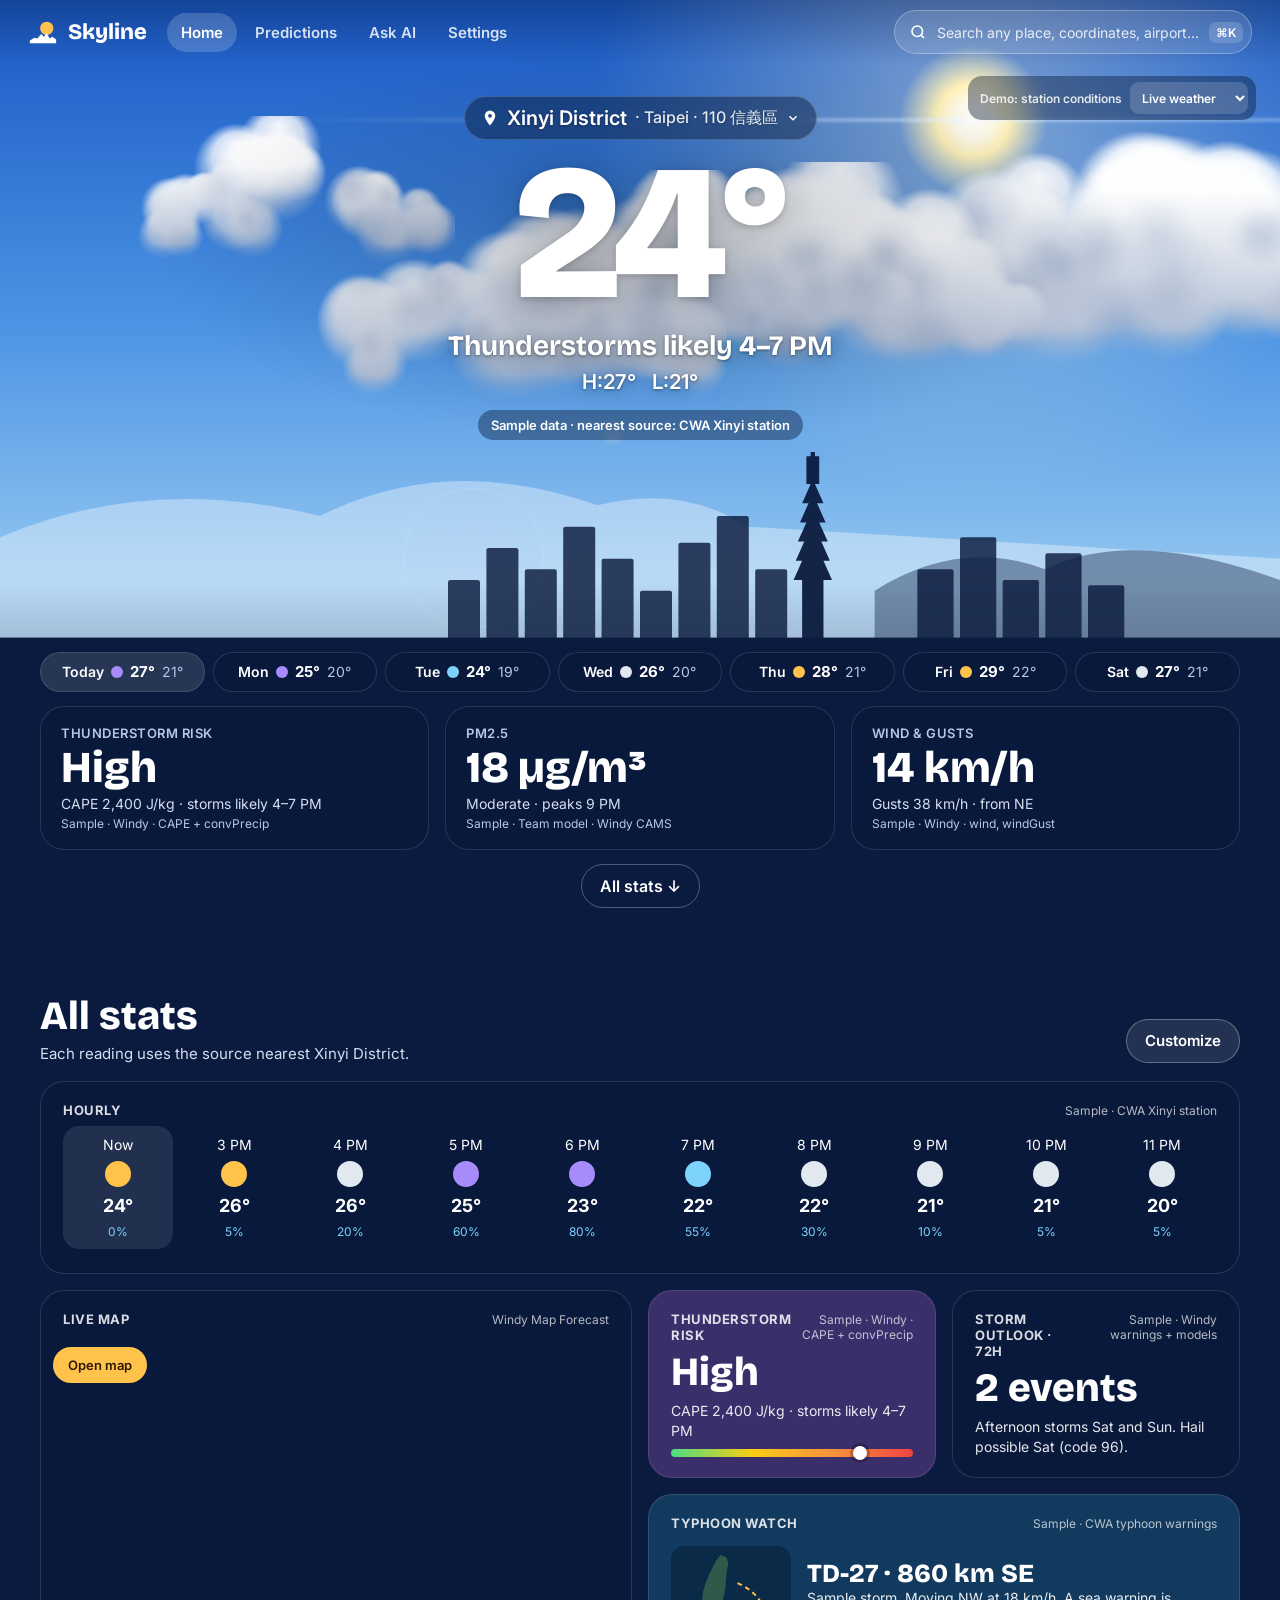
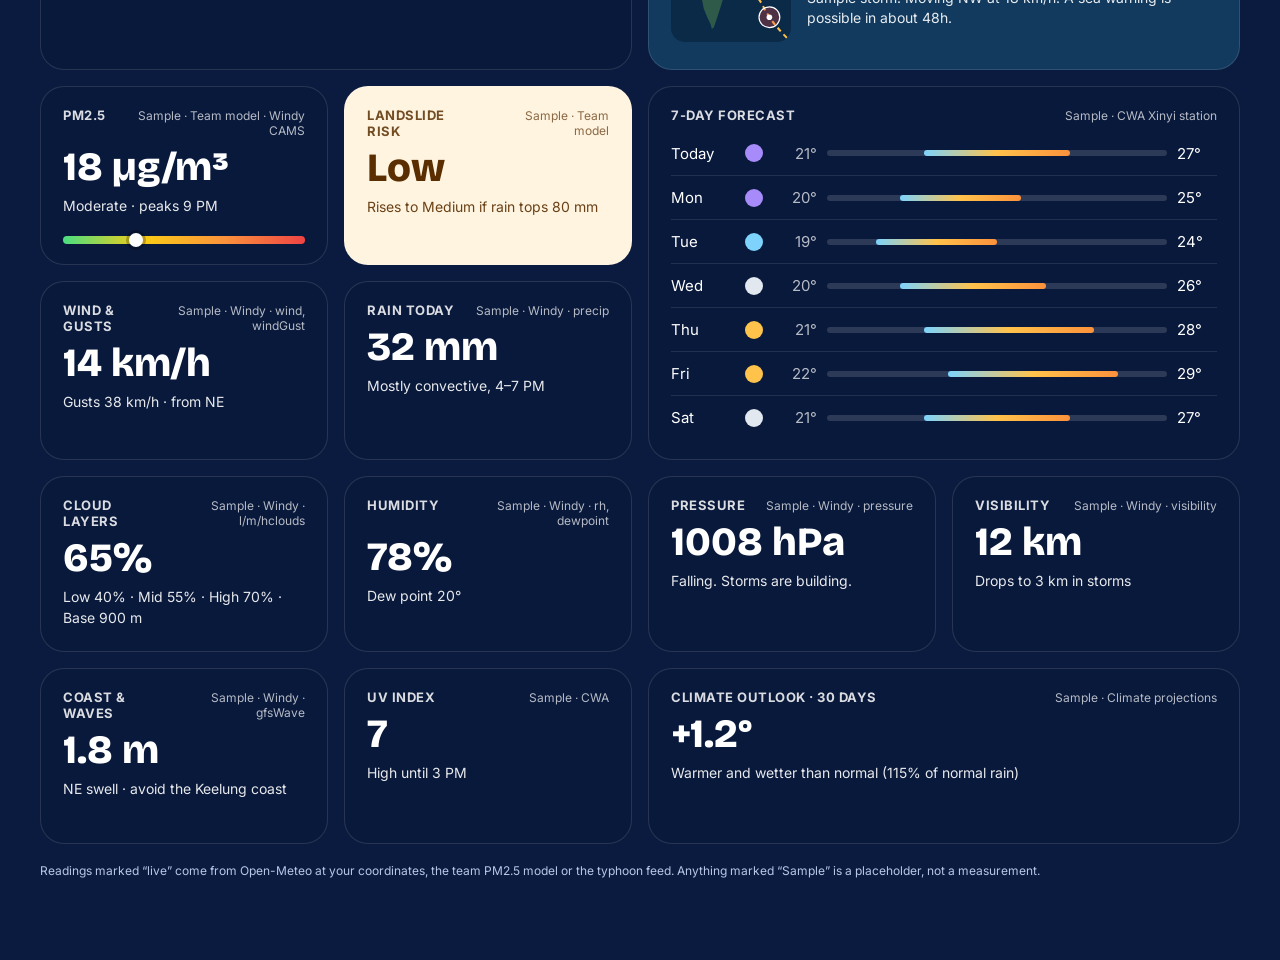
==== ui/mockup/index.html @ a36c2e84 "Auto-sync 2026-11-15 09:48:22 from MacBook-Air-4.local" ====
<!doctype html>
<html lang="en">
<head>
<meta charset="utf-8">
<meta name="viewport" content="width=device-width, initial-scale=1">
<title>Skyline Weather</title>
<meta name="description" content="Skyline: a Taiwan weather app mockup with live sky backgrounds, PM2.5 and landslide predictions, and location search.">
<link rel="icon" href="data:image/svg+xml,%3Csvg xmlns='http://www.w3.org/2000/svg' viewBox='0 0 32 32'%3E%3Crect width='32' height='32' rx='8' fill='%230B1B3F'/%3E%3Ccircle cx='20' cy='12' r='6' fill='%23FFC24B'/%3E%3Cpath d='M3 28h26v-4l-4-3-3 2-3-6-3 4-3-3-4 5-3-1-3 2z' fill='%23fff'/%3E%3C/svg%3E">
<link rel="preconnect" href="https://fonts.googleapis.com">
<link rel="preconnect" href="https://fonts.gstatic.com" crossorigin>
<link href="https://fonts.googleapis.com/css2?family=Bricolage+Grotesque:wght@500;700;800&family=Inter:wght@400;500;600;700&display=swap" rel="stylesheet">
<style>
:root{
  --accent:#FFC24B; --accent-ink:#2A1A00;
  --navy:#0B1B3F; --navy-2:#081430; --panel:#12285A;
  --glass:rgba(8,24,56,.5); --glass-line:rgba(255,255,255,.12);
  --muted:#B8C7E8; --soft:#D5DEF2;
  --light-bg:#F3F6FC; --light-card:#FFFFFF; --light-ink:#0B1B3F; --light-muted:#34466B; --light-line:#E3E9F5;
  --r:24px;
  --display:'Bricolage Grotesque',system-ui,sans-serif;
  --body:Inter,system-ui,sans-serif;
  color-scheme:dark;
}
body.system-fonts{--display:system-ui,-apple-system,'Segoe UI',sans-serif;--body:system-ui,-apple-system,'Segoe UI',sans-serif}
body.solid-tiles{--glass:#16306A}
*{box-sizing:border-box}
html{scroll-behavior:smooth}
body{margin:0;background:var(--navy);color:#fff;font-family:var(--body);-webkit-font-smoothing:antialiased;min-height:100vh}
a{color:inherit}
button,input,select{font:inherit;color:inherit}
button{cursor:pointer}
h1,h2,h3{margin:0}
.sr-only{position:absolute;width:1px;height:1px;overflow:hidden;clip:rect(0 0 0 0);white-space:nowrap}
:focus-visible{outline:3px solid var(--accent);outline-offset:2px}

/* ---------- animation ---------- */
@keyframes sk-drift{from{transform:translateX(-6%)}to{transform:translateX(6%)}}
@keyframes sk-rain{from{transform:translateY(0)}to{transform:translateY(50%)}}
@keyframes sk-flash{0%,88%,100%{opacity:0}89%{opacity:.9}90%{opacity:.15}92%{opacity:.7}94%{opacity:0}}
@keyframes sk-twinkle{0%,100%{opacity:.85}50%{opacity:.45}}
@keyframes sk-shimmer{0%,100%{opacity:.9;transform:scale(1)}50%{opacity:.75;transform:scale(1.04)}}
@keyframes sk-flow{to{stroke-dashoffset:-60}}
@keyframes sk-pulse{0%{r:6;opacity:.8}100%{r:22;opacity:0}}
@keyframes sk-in{from{opacity:0;transform:translateY(8px)}to{opacity:1;transform:none}}
.sk-cloud{animation:sk-drift ease-in-out infinite alternate}
.sk-rain{animation:sk-rain linear infinite}
.sk-flash{animation:sk-flash 7s infinite}
.sk-stars{animation:sk-twinkle 5s ease-in-out infinite}
.sk-flare{animation:sk-shimmer 6s ease-in-out infinite}
.sk-flow{animation:sk-flow 3s linear infinite}
.sk-pulse{animation:sk-pulse 2s ease-out infinite}
body.reduce-motion *, body.reduce-motion *::before{animation:none!important;transition:none!important}
@media (prefers-reduced-motion:reduce){*{animation:none!important;transition:none!important}html{scroll-behavior:auto}}

/* ---------- top bar & tab bar ---------- */
.topbar{position:fixed;inset:0 0 auto 0;z-index:30;color:#fff;height:64px;display:flex;align-items:center;gap:20px;padding:0 28px;background:rgba(8,20,48,.92);backdrop-filter:blur(14px);-webkit-backdrop-filter:blur(14px)}
body[data-page=home] .topbar{background:linear-gradient(180deg,rgba(0,0,0,.22),rgba(0,0,0,0));backdrop-filter:none;-webkit-backdrop-filter:none}
.brand{display:flex;align-items:center;gap:10px;font-family:var(--display);font-weight:800;font-size:22px;text-decoration:none}
.topnav{display:flex;gap:4px}
.topnav a{padding:10px 14px;border-radius:999px;text-decoration:none;font-weight:600;font-size:15px;color:rgba(255,255,255,.82)}
.topnav a:hover{color:#fff;background:rgba(255,255,255,.08)}
.topnav a[aria-current=page]{background:rgba(255,255,255,.18);color:#fff}
.search-btn{margin-left:auto;display:flex;align-items:center;gap:10px;min-height:44px;min-width:300px;padding:0 8px 0 14px;border-radius:999px;border:1px solid rgba(255,255,255,.28);background:rgba(255,255,255,.12);color:#fff;font-size:14px;text-align:left}
.search-btn:hover{background:rgba(255,255,255,.2)}
.search-btn .sb-text{color:rgba(255,255,255,.85)}
.sb-short{display:none}
kbd{font:600 12px var(--body);padding:3px 7px;border-radius:7px;background:rgba(255,255,255,.16);color:#fff}
.search-btn kbd{margin-left:auto}
.tabbar{display:none}
main{min-height:100vh}

/* ---------- home hero ---------- */
.hero{position:relative;min-height:100vh;display:flex;flex-direction:column;overflow:hidden;
  background:linear-gradient(180deg,var(--top) 0%,var(--mid) 34%,var(--bottom) 62%,var(--navy) 86%)}
.sky{position:absolute;left:0;right:0;top:0;height:80%;overflow:hidden;pointer-events:none}
.stars{position:absolute;inset:0 0 40% 0;background-image:radial-gradient(1.5px 1.5px at 20px 30px,#fff,rgba(255,255,255,0)),radial-gradient(1px 1px at 90px 120px,#fff,rgba(255,255,255,0)),radial-gradient(1.2px 1.2px at 160px 60px,#fff,rgba(255,255,255,0)),radial-gradient(1px 1px at 230px 170px,#DDE6FF,rgba(255,255,255,0)),radial-gradient(2px 2px at 300px 40px,#fff,rgba(255,255,255,0));background-size:340px 220px}
.moon{position:absolute;left:74%;top:120px;width:96px;height:96px;border-radius:50%;background:radial-gradient(circle at 35% 35%,#FFFDF4 0%,#ECE7D6 55%,#CFC8B2 100%);box-shadow:0 0 60px 20px rgba(230,235,255,.25),0 0 180px 60px rgba(160,180,255,.12)}
.sun-glow{position:absolute;width:900px;height:900px;margin:-450px 0 0 -450px;border-radius:50%}
.sun{position:absolute;width:150px;height:150px;margin:-75px 0 0 -75px;border-radius:50%}
.streak{position:absolute;width:1400px;height:4px;margin:-2px 0 0 -700px;background:linear-gradient(90deg,rgba(180,220,255,0),rgba(200,230,255,.55) 45%,rgba(255,255,255,.8) 50%,rgba(200,230,255,.55) 55%,rgba(180,220,255,0));filter:blur(1.5px)}
.flare-ghost,.cloud{position:absolute;border-radius:50%}
.cloud{border-radius:0}
.wx-back{position:absolute;inset:0;width:100%;height:100%}
.wx-front{position:absolute;left:0;top:0;width:100%;z-index:2;pointer-events:none}
.rain-wrap{position:absolute;inset:0;transform:rotate(10deg) scale(1.2)}
.rain1,.rain2{position:absolute;left:0;right:0;top:-100%;height:200%}
.rain1{animation-duration:.9s;background-image:repeating-linear-gradient(90deg,rgba(200,220,255,0) 0 17px,rgba(200,220,255,.35) 17px 18px,rgba(200,220,255,0) 18px 41px);-webkit-mask-image:repeating-linear-gradient(180deg,#000 0 46px,transparent 46px 130px);mask-image:repeating-linear-gradient(180deg,#000 0 46px,transparent 46px 130px)}
.rain2{left:7px;animation-duration:.55s;background-image:repeating-linear-gradient(90deg,rgba(220,235,255,0) 0 29px,rgba(220,235,255,.55) 29px 31px,rgba(220,235,255,0) 31px 67px);-webkit-mask-image:repeating-linear-gradient(180deg,#000 0 70px,transparent 70px 210px);mask-image:repeating-linear-gradient(180deg,#000 0 70px,transparent 70px 210px)}
.flash{position:absolute;inset:0;background:radial-gradient(ellipse at 30% 20%,rgba(235,240,255,.85),rgba(200,210,255,.25) 50%,rgba(200,210,255,0) 80%)}
.bolt{position:absolute;left:26%;top:60px;filter:drop-shadow(0 0 10px #CFD8FF) drop-shadow(0 0 30px #9FB2FF)}

.hero-main{position:relative;z-index:1;flex:1 1 auto;display:flex;flex-direction:column;align-items:center;justify-content:center;gap:6px;padding:96px 24px 8px;text-align:center}
.hero-main::before{content:"";position:absolute;left:50%;top:54%;width:min(980px,120%);height:min(520px,90%);transform:translate(-50%,-50%);background:radial-gradient(closest-side,rgba(8,22,52,.26),rgba(8,22,52,.12) 55%,rgba(8,22,52,0));z-index:-1;pointer-events:none}
.loc{display:inline-flex;align-items:center;gap:8px;min-height:44px;padding:6px 16px;border-radius:999px;border:1px solid rgba(255,255,255,.18);background:rgba(8,24,56,.46);color:#fff;font-size:20px;font-weight:600;text-shadow:0 1px 3px rgba(0,0,0,.35);backdrop-filter:blur(10px);-webkit-backdrop-filter:blur(10px)}
.loc:hover{background:rgba(8,24,56,.6)}
.loc .loc-sub{font-weight:500;opacity:.88;font-size:16px}
.temp{font-family:var(--display);font-weight:800;font-size:clamp(132px,15vw,210px);line-height:.92;letter-spacing:-.04em;margin-left:.08em;text-shadow:0 2px 6px rgba(0,0,0,.18),0 6px 40px rgba(0,0,0,.22)}
.headline{font-family:var(--display);font-weight:700;font-size:clamp(20px,2.2vw,28px);text-shadow:0 1px 3px rgba(0,0,0,.4),0 2px 18px rgba(0,0,0,.35)}
.chips{display:flex;flex-wrap:wrap;justify-content:center;gap:8px;margin-top:10px}
.chip{display:inline-flex;align-items:center;gap:8px;padding:7px 13px;border-radius:999px;background:rgba(8,24,56,.42);font-size:13px;font-weight:600;color:#fff;backdrop-filter:blur(8px);-webkit-backdrop-filter:blur(8px)}
.chip .dot{width:8px;height:8px;border-radius:50%;background:#4ADE80;box-shadow:0 0 0 3px rgba(74,222,128,.25)}
.chip.warn{background:rgba(255,194,75,.2);color:#FFE4A8}
.demo{position:absolute;z-index:2;right:24px;top:76px;display:flex;align-items:center;gap:8px;padding:6px 8px 6px 12px;border-radius:14px;background:rgba(8,24,56,.42);font-size:12px;font-weight:600;color:rgba(255,255,255,.85);backdrop-filter:blur(8px);-webkit-backdrop-filter:blur(8px)}
.demo select{min-height:32px;border-radius:9px;border:0;padding:0 8px;background:rgba(255,255,255,.16);color:#fff}
.demo select option{color:#0B1B3F}
.skyline{position:relative;display:block;width:100%;height:clamp(120px,15vw,220px);margin-top:4px}
.hilo{display:flex;gap:16px;font-size:clamp(17px,1.6vw,21px);font-weight:600;text-shadow:0 1px 3px rgba(0,0,0,.4),0 2px 14px rgba(0,0,0,.3)}
.days{width:100%;max-width:1200px;display:grid;grid-template-columns:repeat(7,minmax(0,1fr));gap:8px}
.day{display:flex;align-items:center;justify-content:center;gap:7px;min-height:40px;padding:6px 8px;border-radius:999px;background:var(--glass);border:1px solid var(--glass-line);font-size:14px;white-space:nowrap}
.day:first-child{background:rgba(255,255,255,.12)}
.day .dn{font-weight:600}
.day .ic{flex:none;width:12px;height:12px;border-radius:50%}
.day .dh{font-weight:700;font-size:15px}
.day .dl{color:var(--muted)}
.pinned-wrap{position:relative;z-index:1;background:var(--navy);padding:8px 40px 28px;display:flex;flex-direction:column;align-items:center;gap:14px}
.pinned{width:100%;max-width:1200px;display:grid;gap:16px}
.pinned.few{grid-template-columns:repeat(3,minmax(0,1fr))}
.pinned.many{grid-template-columns:repeat(5,minmax(0,1fr))}
.pin{padding:18px 20px;border-radius:var(--r);background:var(--glass);border:1px solid var(--glass-line);display:flex;flex-direction:column;gap:4px;min-width:0}
.pin .t{font-size:13px;font-weight:600;color:var(--muted);text-transform:uppercase;letter-spacing:.5px}
.pin .v{font-family:var(--display);font-weight:800;font-size:44px;line-height:1.05}
.pinned.many .pin .v{font-size:28px}
.pin .s{font-size:14px;color:var(--soft)}
.pin .src{font-size:12px;color:var(--muted)}
.scroll-hint{min-height:44px;padding:0 18px;border-radius:999px;border:1px solid rgba(255,255,255,.28);background:transparent;color:#fff;font-weight:600}
.scroll-hint:hover{background:rgba(255,255,255,.1)}

/* ---------- stats grid ---------- */
.stats{max-width:1280px;margin:0 auto;padding:56px 40px 80px;display:flex;flex-direction:column;gap:18px;scroll-margin-top:64px}
.stats-head{display:flex;flex-wrap:wrap;align-items:flex-end;justify-content:space-between;gap:16px}
.stats-head h2{font-family:var(--display);font-weight:800;font-size:40px}
.stats-head p{margin:4px 0 0;color:var(--soft);font-size:15px}
.row{display:flex;flex-wrap:wrap;gap:10px;align-items:center}
.btn{min-height:44px;padding:0 18px;border-radius:999px;border:1px solid rgba(255,255,255,.3);background:rgba(255,255,255,.1);color:#fff;font-weight:600;font-size:15px;text-decoration:none;display:inline-flex;align-items:center;justify-content:center;gap:8px}
.btn:hover{background:rgba(255,255,255,.18)}
.btn.accent{background:var(--accent);color:var(--accent-ink);border-color:transparent}
.btn.ghost{background:transparent}
.edit-tip{margin:0;padding:12px 16px;border-radius:14px;background:rgba(255,194,75,.14);color:#FFE4A8;font-size:14px}
.grid{display:grid;grid-template-columns:repeat(4,minmax(0,1fr));grid-auto-rows:minmax(176px,auto);gap:16px;grid-auto-flow:dense}
.tile{position:relative;min-width:0;padding:20px 22px;border-radius:var(--r);background:var(--tbg,var(--glass));color:var(--tfg,#fff);border:1px solid var(--glass-line);display:flex;flex-direction:column;gap:8px;overflow:hidden}
.s1{grid-column:span 1}.s2{grid-column:span 2}.s3{grid-column:span 3}.s4{grid-column:span 4}
.r2{grid-row:span 2}
.grid.editing .tile{border:2px dashed rgba(255,255,255,.6);cursor:grab}
.tile.dragging{opacity:.4}
.tile.drop-target{outline:3px solid var(--accent);outline-offset:2px}
.tile header{display:flex;justify-content:space-between;align-items:baseline;gap:10px}
.tile h3{font-size:13px;font-weight:700;text-transform:uppercase;letter-spacing:.5px;opacity:.85}
.tile .src{font-size:12px;opacity:.7;text-align:right}
.tile .val{font-family:var(--display);font-weight:800;font-size:40px;line-height:1.05}
.tile .sub{margin:0;font-size:14px;line-height:1.45;opacity:.9}
.meter{position:relative;height:8px;border-radius:4px;margin-top:auto}
.meter span{position:absolute;top:50%;width:14px;height:14px;margin:-7px 0 0 -7px;border-radius:50%;background:#fff;box-shadow:0 0 0 3px rgba(0,0,0,.25)}
.hours{display:flex;gap:6px;overflow-x:auto;padding-bottom:4px;scrollbar-width:thin}
.hour{flex:1 0 72px;display:flex;flex-direction:column;align-items:center;gap:8px;padding:10px 4px;border-radius:16px;font-size:14px}
.hour:first-child{background:rgba(255,255,255,.1)}
.hour .ic{width:26px;height:26px;border-radius:50%}
.hour .tt{font-weight:700;font-size:18px}
.hour .rp{font-size:12px;color:#7DD3FC}
.week{display:flex;flex-direction:column}
.wrow{display:grid;grid-template-columns:64px 22px 40px 1fr 40px;align-items:center;gap:10px;min-height:44px;border-top:1px solid rgba(255,255,255,.1);font-size:15px}
.wrow:first-child{border-top:0}
.wrow .ic{width:18px;height:18px;border-radius:50%}
.wrow .lo{opacity:.7;text-align:right}
.wbar{position:relative;height:6px;border-radius:3px;background:rgba(255,255,255,.14)}
.wbar span{position:absolute;top:0;bottom:0;border-radius:3px;background:linear-gradient(90deg,#7DD3FC,#FFC24B,#FB923C)}
.tile-map{position:relative;flex:1;min-height:200px;margin:0 -22px -20px;overflow:hidden}
.tile-map svg,.tile-map iframe{position:absolute;inset:0;width:100%;height:100%;border:0}
.grid.editing .tile-map iframe{pointer-events:none}
.tile-map .open{position:absolute;left:12px;top:12px;min-height:36px;padding:0 14px;font-size:13px}
.edit-ctl{display:flex;flex-wrap:wrap;gap:6px;margin-top:auto;padding-top:8px}
.edit-ctl button{min-width:40px;min-height:40px;padding:0 10px;border-radius:12px;border:0;background:#fff;color:#0B1B3F;font-weight:600;font-size:13px}
.edit-ctl button.hide{background:#FF6B5A;color:#fff}
.edit-ctl button:disabled{opacity:.4;cursor:not-allowed}
.hidden-row{display:flex;flex-wrap:wrap;gap:8px;align-items:center;font-size:14px;color:var(--soft)}
.hidden-row button{min-height:40px;padding:0 14px;border-radius:999px;border:1px dashed rgba(255,255,255,.5);background:transparent;color:#fff;font-weight:600}
.foot{margin:0;font-size:12px;color:var(--muted);line-height:1.5}

/* ---------- pages ---------- */
.page{max-width:1280px;margin:0 auto;padding:96px 40px 80px;display:flex;flex-direction:column;gap:28px;animation:sk-in .25s ease-out}
.eyebrow{font-size:13px;font-weight:700;letter-spacing:.6px;text-transform:uppercase;color:var(--accent)}
.page h1{font-family:var(--display);font-weight:800;font-size:48px;line-height:1.05}
.lede{margin:6px 0 0;font-size:16px;color:var(--soft);max-width:720px;line-height:1.5}
.banner{padding:14px 18px;border-radius:16px;background:rgba(255,194,75,.14);color:#FFE4A8;font-size:14px;line-height:1.5}
.group-head{display:flex;align-items:baseline;gap:12px;margin-bottom:14px}
.group-head h2{font-family:var(--display);font-weight:800;font-size:26px}
.group-head span{color:var(--muted);font-size:14px}
.pred-grid{display:grid;grid-template-columns:repeat(auto-fill,minmax(250px,1fr));gap:18px}
.pcard{display:flex;flex-direction:column;border-radius:var(--r);background:var(--panel);text-decoration:none;overflow:hidden;border:1px solid var(--glass-line);transition:transform .15s}
.pcard:hover{transform:translateY(-3px)}
.pcard.own{border:2px solid var(--accent)}
.thumb{position:relative;height:180px;background:#05172E}
.thumb svg{position:absolute;inset:0;width:100%;height:100%}
.base-tag{position:absolute;left:10px;bottom:10px;padding:4px 10px;border-radius:999px;background:rgba(5,23,46,.78);font-size:12px;font-weight:600}
.own-tag{position:absolute;right:10px;top:10px;padding:4px 10px;border-radius:999px;background:var(--accent);color:var(--accent-ink);font-size:12px;font-weight:700}
.thumb-peak{position:absolute;left:10px;top:10px;display:flex;align-items:center;gap:6px;padding:4px 10px;border-radius:999px;background:rgba(5,23,46,.78);font-size:12px;font-weight:600}
.thumb-peak i{width:9px;height:9px;border-radius:50%;flex:none}
.thumb-key{position:absolute;right:10px;bottom:10px;display:flex;gap:2px;padding:5px 6px;border-radius:999px;background:rgba(5,23,46,.78)}
.thumb-key i{width:14px;height:6px;border-radius:3px}
.pc-body{padding:16px 18px 18px;display:flex;flex-direction:column;gap:6px}
.pc-body h3{font-family:var(--display);font-weight:700;font-size:20px}
.pc-body p{margin:0;font-size:14px;color:var(--soft);line-height:1.45}
.pc-body .src{font-size:12px;color:var(--muted)}
.pm-head{display:flex;flex-wrap:wrap;align-items:center;gap:16px}
.pm-head h1{font-size:40px}
.pm-head .grow{flex:1}
.chip.solid{background:rgba(255,255,255,.14);backdrop-filter:none}
.chip.own{background:var(--accent);color:var(--accent-ink)}
.pm-body{display:flex;flex-wrap:wrap;gap:24px;align-items:flex-start}
.pm-map{flex:3 1 520px;min-width:0;padding:22px;border-radius:28px;background:var(--panel);display:flex;flex-direction:column;gap:18px}
.map-box{position:relative;overflow:hidden;border-radius:20px;background:#05172E;height:clamp(420px,62vh,660px)}
.pm-live,.leaflet-host,.windy-frame{position:absolute;inset:0;width:100%;height:100%;border:0}
.map-bar{display:flex;flex-wrap:wrap;justify-content:space-between;align-items:center;gap:8px}
.map-note{margin:-6px 0 0;font-size:13px;color:var(--muted);line-height:1.45}
.map-loading{position:absolute;inset:0;display:grid;place-items:center;color:var(--muted);font-size:14px}
.data-pane svg{filter:blur(14px)}
.leaflet-container{background:#05172E;font-family:var(--body)}
.leaflet-tooltip.map-label{background:rgba(5,23,46,.82);color:#fff;border:0;border-radius:8px;box-shadow:none;font-weight:600;font-size:12px;padding:3px 7px}
.leaflet-tooltip.map-label::before{display:none}
.map-top{position:absolute;left:14px;top:14px;right:14px;z-index:1;display:flex;flex-wrap:wrap;justify-content:space-between;gap:8px}
.mode{padding:7px 12px;border-radius:999px;font-size:13px;font-weight:700}
.seg{display:inline-flex;gap:4px;padding:4px;border-radius:12px;background:rgba(5,23,46,.75)}
.seg button{min-height:36px;padding:0 12px;border-radius:9px;border:0;background:transparent;color:#fff;font-weight:600;font-size:13px}
.seg button[aria-pressed=true]{background:#fff;color:#0B1B3F}
.slider label{display:flex;justify-content:space-between;font-size:15px;font-weight:600;margin-bottom:10px}
.slider label .now{color:var(--accent)}
input[type=range].time{-webkit-appearance:none;appearance:none;width:100%;height:8px;border-radius:4px;background:linear-gradient(90deg,#5B6F99 0 36.4%,var(--accent) 36.4% 100%);margin:10px 0}
input[type=range].time::-webkit-slider-thumb{-webkit-appearance:none;width:26px;height:26px;border-radius:50%;background:#fff;border:3px solid var(--navy);box-shadow:0 2px 8px rgba(0,0,0,.4)}
input[type=range].time::-moz-range-thumb{width:22px;height:22px;border-radius:50%;background:#fff;border:3px solid var(--navy)}
.ticks{display:grid;grid-template-columns:repeat(12,minmax(0,1fr));font-size:11px;color:var(--muted);text-align:center}
.ticks .is-now{color:#fff;font-weight:700}
.legend{display:flex;flex-wrap:wrap;gap:16px;font-size:13px;color:var(--soft)}
.legend span{display:flex;align-items:center;gap:6px}
.legend i{display:block;width:14px;height:14px;border-radius:4px}
.pm-side{flex:2 1 320px;min-width:0;display:flex;flex-direction:column;gap:16px}
.note{padding:22px 24px;border-radius:24px;background:#fff;color:#0B1B3F;display:flex;flex-direction:column;gap:8px}
.note .k{font-size:13px;font-weight:700;letter-spacing:.6px;text-transform:uppercase;color:#4A5A7A}
.note p{margin:0;font-size:15px;line-height:1.5}
.note .conf{font-size:13px;font-weight:600;color:#34466B}
.regions{padding:12px 24px;border-radius:24px;background:var(--panel)}
.region{display:flex;justify-content:space-between;align-items:center;min-height:46px;border-top:1px solid rgba(255,255,255,.1);font-size:15px}
.region:first-child{border-top:0}
.region b{padding:4px 10px;border-radius:8px;font-size:13px}
.region.you span::after{content:" · you";color:var(--accent);font-weight:600}

/* ---------- light pages ---------- */
body[data-page=ask], body[data-page=settings]{background:var(--light-bg);color:var(--light-ink);color-scheme:light}
.light .lede{color:var(--light-muted)}
.light .eyebrow{color:#1E5BC6}
.card{padding:22px 24px;border-radius:var(--r);background:var(--light-card);box-shadow:0 2px 12px rgba(11,27,63,.05);display:flex;flex-direction:column;gap:12px}
.card h2{font-size:18px;font-weight:700}
.card .hint{margin:0;font-size:14px;color:var(--light-muted)}
.chat{display:flex;flex-direction:column;gap:14px;max-width:860px}
.msg{max-width:80%;padding:14px 16px;font-size:15px;line-height:1.5}
.msg.me{align-self:flex-end;border-radius:20px 20px 6px 20px;background:#1E5BC6;color:#fff}
.msg.ai{align-self:flex-start;max-width:88%;border-radius:20px 20px 20px 6px;background:#fff;box-shadow:0 2px 10px rgba(11,27,63,.06);display:flex;flex-direction:column;gap:10px}
.msg.ai p{margin:0}
.msg.typing{color:var(--light-muted);font-style:italic}
.srcs{display:flex;flex-wrap:wrap;gap:6px}
.srcs span{padding:4px 10px;border-radius:999px;background:#E8EEFA;color:#1E3C7A;font-size:12px;font-weight:600}
.srcs span.own{background:#FFF4E0;color:#7A3A00}
.bars{display:flex;align-items:flex-end;gap:6px;height:70px}
.bars div{flex:1;display:flex;flex-direction:column;align-items:center;justify-content:flex-end;gap:4px;height:100%;font-size:11px;color:var(--light-muted)}
.bars i{display:block;width:100%;border-radius:5px}
.suggest{display:flex;flex-wrap:wrap;gap:8px}
.suggest button{min-height:40px;padding:0 14px;border-radius:999px;border:1px solid #C5D2EC;background:#fff;color:#0B1B3F;font-weight:500;font-size:14px}
.suggest button:hover{border-color:#1E5BC6}
.ask-form{position:sticky;bottom:16px;max-width:860px;display:flex;gap:8px;padding:6px;border-radius:18px;background:#fff;box-shadow:0 4px 20px rgba(11,27,63,.12)}
.ask-form input{flex:1;min-width:0;min-height:48px;padding:0 12px;border:0;outline:none;background:transparent;color:#0B1B3F;font-size:16px}
.field{display:flex;flex-direction:column;gap:6px}
.field .lbl{font-size:14px;font-weight:600}
.field .lbl small{font-weight:400;color:var(--light-muted)}
.field input[type=text],.field input[type=url],.field input[type=password]{min-height:44px;padding:0 12px;border-radius:12px;border:1px solid #C5D2EC;background:#fff;color:#0B1B3F;font-size:15px;width:100%}
.row-in{display:flex;gap:8px}
.row-in input{flex:1;min-width:0}
.chips-row{display:flex;flex-wrap:wrap;gap:6px}
.chip-btn{min-height:36px;padding:0 12px;border-radius:999px;border:1px solid #C5D2EC;background:#fff;color:#0B1B3F;font-size:13px;font-weight:600}
.chip-btn[aria-pressed=true]{background:#0B1B3F;color:#fff;border-color:#0B1B3F}
.ai-status:empty{display:none}
.ai-status{padding:10px 12px;border-radius:10px;background:#EEF3FC;color:#0B1B3F}
.code{position:relative}
.code pre{margin:0;padding:12px 14px;padding-right:84px;border-radius:12px;background:#0B1B3F;color:#E3EAF8;font:12.5px/1.5 ui-monospace,SFMono-Regular,Menlo,monospace;white-space:pre-wrap;word-break:break-all}
.code .light-btn{position:absolute;right:8px;top:8px;min-height:32px;padding:0 10px;font-size:13px}
.msg .err{color:#B42318}
.msg .thinking{color:var(--light-muted);font-style:italic}
.msg code{font:13px ui-monospace,Menlo,monospace;background:#EEF3FC;padding:1px 5px;border-radius:5px}
.ai-using{margin-top:2px;font-size:14px}
.ask-form button{min-height:48px;padding:0 20px;border-radius:12px;border:0;background:var(--accent);color:var(--accent-ink);font-weight:700}
.settings-grid{display:grid;grid-template-columns:repeat(2,minmax(0,1fr));gap:20px;align-items:start}
.set-row{display:flex;justify-content:space-between;align-items:center;gap:16px;min-height:52px;border-top:1px solid var(--light-line);font-size:15px}
.set-row:first-of-type{border-top:0}
.set-row .lbl{display:flex;flex-direction:column}
.set-row .lbl small{color:var(--light-muted);font-size:13px}
.light .seg{background:#E8EEFA}
.light .seg button{color:#0B1B3F}
.light .seg button[aria-pressed=true]{background:#0B1B3F;color:#fff}
.switch{position:relative;flex:none;width:50px;height:30px;border-radius:999px;border:0;background:#C5D2EC;padding:0}
.switch::before{content:"";position:absolute;left:3px;top:3px;width:24px;height:24px;border-radius:50%;background:#fff;box-shadow:0 1px 3px rgba(0,0,0,.2);transition:transform .15s}
.switch[aria-checked=true]{background:#1E5BC6}
.switch[aria-checked=true]::before{transform:translateX(20px)}
.swatches{display:flex;flex-wrap:wrap;gap:10px;align-items:center}
.swatch{width:40px;height:40px;border-radius:50%;border:3px solid transparent;box-shadow:inset 0 0 0 2px rgba(255,255,255,.6)}
.swatch[aria-pressed=true]{border-color:#0B1B3F}
.swatches input[type=color]{width:44px;height:44px;border:1px dashed #4A5A7A;border-radius:50%;padding:2px;background:#fff}
.badge{padding:3px 10px;border-radius:999px;background:#E8EEFA;font-size:12px;font-weight:700}
.badge.custom{background:#FFF4E0;color:#7A3A00}
.pins-list{list-style:none;margin:0;padding:0;display:flex;flex-direction:column}
.pins-list li{display:flex;align-items:center;gap:10px;min-height:46px;border-top:1px solid var(--light-line);font-size:15px}
.pins-list li.off{color:#8090AE}
.pins-list .n{width:26px;height:26px;border-radius:50%;background:#E8EEFA;display:grid;place-items:center;font-size:12px;font-weight:700}
.pins-list li.off .n{background:transparent;border:1px dashed #C5D2EC}
.pins-list .grow{flex:1}
.mini{min-width:36px;min-height:36px;border-radius:10px;border:1px solid #C5D2EC;background:#fff;color:#0B1B3F;font-weight:700}
.mini:disabled{opacity:.35}
.light-btn{min-height:44px;padding:0 16px;border-radius:12px;border:1px solid #C5D2EC;background:#fff;color:#0B1B3F;font-weight:600;text-decoration:none;display:inline-flex;align-items:center;justify-content:center}
.light-btn.primary{background:#0B1B3F;color:#fff;border-color:#0B1B3F}
input[type=range].plain{width:100%;accent-color:#1E5BC6}
.light a.link{color:#1E5BC6;font-weight:600}

/* ---------- search ---------- */
.search-overlay{position:fixed;inset:0;z-index:50;display:flex;justify-content:center;align-items:flex-start;padding:10vh 16px 16px;background:rgba(4,10,30,.55);backdrop-filter:blur(6px);-webkit-backdrop-filter:blur(6px)}
.search-overlay[hidden]{display:none}
.search-panel{width:100%;max-width:640px;max-height:80vh;display:flex;flex-direction:column;border-radius:24px;background:#fff;color:#0B1B3F;box-shadow:0 24px 80px rgba(0,0,0,.35);overflow:hidden;animation:sk-in .18s ease-out;color-scheme:light}
.search-field{display:flex;align-items:center;gap:10px;padding:12px 14px 12px 18px;border-bottom:1px solid var(--light-line)}
.search-field input{flex:1;min-width:0;min-height:44px;border:0;outline:none;font-size:18px;background:transparent;color:#0B1B3F}
.search-field kbd{background:#E8EEFA;color:#34466B}
.search-field .close{min-width:44px;min-height:44px;border:0;border-radius:12px;background:#F3F6FC;font-size:15px;font-weight:600;color:#0B1B3F}
.search-body{overflow-y:auto;padding:10px}
.s-label{padding:10px 10px 6px;font-size:12px;font-weight:700;letter-spacing:.5px;text-transform:uppercase;color:#4A5A7A}
.examples{display:flex;flex-wrap:wrap;gap:6px;padding:0 10px 10px}
.examples button{min-height:36px;padding:0 12px;border-radius:999px;border:1px solid #C5D2EC;background:#fff;color:#0B1B3F;font-size:13px}
.examples button b{font-weight:600}
.results{list-style:none;margin:0;padding:0}
.res{display:flex;align-items:center;gap:12px;padding:10px;border-radius:14px;cursor:pointer;min-height:56px}
.res[aria-selected=true],.res:hover{background:#EEF3FC}
.res .ico{flex:none;width:36px;height:36px;border-radius:10px;display:grid;place-items:center;background:#E8EEFA;color:#1E3C7A}
.res .txt{flex:1;min-width:0;display:flex;flex-direction:column}
.res .nm{font-weight:600;font-size:15px;white-space:nowrap;overflow:hidden;text-overflow:ellipsis}
.res .sb{font-size:13px;color:#4A5A7A;white-space:nowrap;overflow:hidden;text-overflow:ellipsis}
.res .tag{flex:none;padding:3px 9px;border-radius:999px;font-size:11px;font-weight:700;background:#E8EEFA;color:#1E3C7A}
.tag.k-coords{background:#E6F7EE;color:#0E6B3A}
.tag.k-iata,.tag.k-icao,.tag.k-airport{background:#EEE8FF;color:#4B2FA8}
.tag.k-university{background:#FFF4E0;color:#7A3A00}
.tag.k-district{background:#E0F2FE;color:#075985}
.res.note-row{cursor:default;color:#4A5A7A;font-size:14px}
.res.note-row:hover{background:transparent}
.s-actions{display:flex;flex-wrap:wrap;gap:8px;padding:10px;border-top:1px solid var(--light-line)}
.s-actions button{min-height:40px;padding:0 14px;border-radius:12px;border:1px solid #C5D2EC;background:#fff;color:#0B1B3F;font-weight:600;font-size:14px;display:inline-flex;align-items:center;gap:8px}
.toast{position:fixed;left:50%;bottom:28px;z-index:60;transform:translateX(-50%);max-width:calc(100% - 32px);padding:12px 18px;border-radius:14px;background:#0B1B3F;color:#fff;font-size:14px;font-weight:500;box-shadow:0 10px 30px rgba(0,0,0,.3);border:1px solid rgba(255,255,255,.15)}
.toast[hidden]{display:none}

/* ---------- mobile ---------- */
@media (max-width:900px){
  .grid{grid-template-columns:repeat(2,minmax(0,1fr))}
  .s3,.s4{grid-column:span 2}
  .settings-grid{grid-template-columns:1fr}
}
@media (max-width:760px){
  .topbar{height:56px;padding:0 16px}
  .topnav{display:none}
  .search-btn{min-width:0;min-height:40px;padding:0 12px}
  .search-btn .sb-text{display:none}
  .sb-short{display:inline;font-weight:600}
  .search-btn kbd{display:none}
  .tabbar{color:#fff;display:grid;position:fixed;inset:auto 0 0 0;z-index:30;grid-template-columns:repeat(4,minmax(0,1fr));height:78px;padding:6px 6px 20px;background:var(--navy);border-top:1px solid rgba(255,255,255,.08)}
  .tabbar a{display:flex;flex-direction:column;align-items:center;justify-content:center;gap:4px;font-size:11px;font-weight:600;text-decoration:none;color:#fff}
  .tabbar a[aria-current=page]{color:var(--accent)}
  main{padding-bottom:78px}
  .hero{min-height:calc(100vh - 78px)}
  .hero-main{padding:112px 16px 4px}
  .loc{font-size:17px;max-width:100%;white-space:nowrap}.loc>span:not(.loc-sub){flex:none}.loc .loc-sub{font-size:13px;min-width:0;overflow:hidden;text-overflow:ellipsis}
  .temp{font-size:124px}
  .headline{font-size:20px}
  .demo{left:50%;right:auto;top:64px;transform:translateX(-50%);white-space:nowrap}
  .pinned-wrap{padding:4px 16px 20px}
  .days{display:flex;overflow-x:auto;scroll-snap-type:x mandatory;padding-bottom:2px}
  .day{flex:0 0 auto;scroll-snap-align:start;padding:6px 10px;gap:5px;font-size:13px}
  .pinned{gap:10px}
  .pinned.few{grid-template-columns:repeat(3,minmax(0,1fr))}
  .pinned.many{grid-template-columns:repeat(2,minmax(0,1fr))}
  .pin{padding:14px;border-radius:calc(var(--r) - 6px)}
  .pin .v{font-size:26px}.pinned.many .pin .v{font-size:24px}
  .pin .s{font-size:12px}.pin .src{display:none}
  .stats{padding:36px 16px 40px}
  .stats-head h2{font-size:30px}
  .grid{gap:12px;grid-auto-rows:minmax(150px,auto)}
  .tile{padding:16px;border-radius:calc(var(--r) - 4px)}
  .tile .val{font-size:30px}
  .tile .src{display:none}
  .s2,.s3,.s4{grid-column:span 2}
  .wrow{grid-template-columns:52px 18px 34px 1fr 34px;gap:8px;font-size:14px}
  .page{padding:76px 16px 40px;gap:20px}
  .page h1{font-size:34px}
  .pm-head h1{font-size:28px}
  .pm-map{padding:12px;border-radius:22px}
  .map-box{height:460px}
  .ticks{font-size:9px}
  .ticks span:nth-child(odd):not(.is-now){visibility:hidden}
  .msg{max-width:90%}
  .ask-form{bottom:94px}
  .search-overlay{padding:0;align-items:stretch}
  .search-panel{max-width:none;max-height:none;border-radius:0}
  .toast{bottom:96px}
}
</style>
</head>
<body data-page="home">
<!-- Shared SVG definitions for maps -->
<svg width="0" height="0" style="position:absolute" aria-hidden="true" focusable="false">
  <defs>
    <clipPath id="sk-isl" clipPathUnits="userSpaceOnUse"><path d="M200,30 L235,45 L245,75 L238,120 L232,170 L228,230 L215,290 L200,340 L180,400 L160,460 L148,470 L140,440 L118,395 L100,350 L90,300 L95,250 L110,200 L130,150 L155,100 L175,60 Z"/></clipPath>
    <radialGradient id="sk-ocean" cx="0.55" cy="0.45" r="0.8"><stop offset="0" stop-color="#0E3557"/><stop offset="1" stop-color="#05172E"/></radialGradient>
    <linearGradient id="sk-windy" x1="0" y1="0" x2="1" y2="1"><stop offset="0" stop-color="#2D4F8E"/><stop offset="0.5" stop-color="#2F7A8E"/><stop offset="1" stop-color="#3B5FA0"/></linearGradient>
    <filter id="sk-tex" filterUnits="userSpaceOnUse" x="60" y="0" width="220" height="500">
      <feTurbulence type="fractalNoise" baseFrequency="0.045" numOctaves="4" seed="7" result="n"/>
      <feColorMatrix in="n" type="matrix" values="0 0 0 0 0.10  0 0 0 0 0.20  0 0 0 0 0.08  1.6 0 0 0 -0.5"/>
    </filter>
    <filter id="sk-b3" x="-50%" y="-50%" width="200%" height="200%"><feGaussianBlur stdDeviation="3"/></filter>
    <filter id="sk-b8" x="-50%" y="-50%" width="200%" height="200%"><feGaussianBlur stdDeviation="8"/></filter>
    <filter id="sk-b16" x="-80%" y="-80%" width="260%" height="260%"><feGaussianBlur stdDeviation="16"/></filter>
  </defs>
</svg>

<header class="topbar">
  <a class="brand" href="#home" aria-label="Skyline home">
    <svg width="30" height="30" viewBox="0 0 32 32" aria-hidden="true"><circle cx="20" cy="12" r="7" fill="var(--accent)"/><path d="M2 28h28v-4l-4-3-3 2-3-6-3 4-3-3-4 5-3-1-5 3z" fill="#fff"/></svg>
    Skyline
  </a>
  <nav class="topnav" aria-label="Main">
    <a href="#home" data-nav="home">Home</a>
    <a href="#predictions" data-nav="predictions">Predictions</a>
    <a href="#ask" data-nav="ask">Ask AI</a>
    <a href="#settings" data-nav="settings">Settings</a>
  </nav>
  <button type="button" class="search-btn" data-action="open-search" aria-keyshortcuts="Meta+K Control+K /">
    <svg width="18" height="18" viewBox="0 0 24 24" fill="none" stroke="currentColor" stroke-width="2.2" aria-hidden="true"><circle cx="11" cy="11" r="7"/><path d="m20 20-3.5-3.5"/></svg>
    <span class="sb-text">Search any place, coordinates, airport…</span><span class="sb-short">Search</span>
    <kbd>⌘K</kbd>
  </button>
</header>

<main id="app"></main>

<nav class="tabbar" aria-label="Main">
  <a href="#home" data-nav="home"><svg width="22" height="22" viewBox="0 0 24 24" fill="none" stroke="currentColor" stroke-width="2" aria-hidden="true"><path d="M3 11l9-7 9 7v9a1 1 0 0 1-1 1h-5v-6H9v6H4a1 1 0 0 1-1-1z"/></svg>Home</a>
  <a href="#predictions" data-nav="predictions"><svg width="22" height="22" viewBox="0 0 24 24" fill="none" stroke="currentColor" stroke-width="2" aria-hidden="true"><path d="M3 17l6-6 4 4 8-8"/><path d="M15 7h6v6"/></svg>Predictions</a>
  <a href="#ask" data-nav="ask"><svg width="22" height="22" viewBox="0 0 24 24" fill="none" stroke="currentColor" stroke-width="2" aria-hidden="true"><path d="M12 3l1.8 4.7L18.5 9.5l-4.7 1.8L12 16l-1.8-4.7L5.5 9.5l4.7-1.8z"/></svg>Ask AI</a>
  <a href="#settings" data-nav="settings"><svg width="22" height="22" viewBox="0 0 24 24" fill="none" stroke="currentColor" stroke-width="2" aria-hidden="true"><circle cx="12" cy="12" r="3"/><path d="M12 2v3M12 19v3M4.2 4.2l2.1 2.1M17.7 17.7l2.1 2.1M2 12h3M19 12h3M4.2 19.8l2.1-2.1M17.7 6.3l2.1-2.1"/></svg>Settings</a>
</nav>

<div class="search-overlay" id="search" hidden>
  <div class="search-panel" role="dialog" aria-modal="true" aria-labelledby="search-title">
    <h2 id="search-title" class="sr-only">Search for a location</h2>
    <div class="search-field">
      <svg width="20" height="20" viewBox="0 0 24 24" fill="none" stroke="#4A5A7A" stroke-width="2.2" aria-hidden="true"><circle cx="11" cy="11" r="7"/><path d="m20 20-3.5-3.5"/></svg>
      <label for="q" class="sr-only">Place, coordinates, airport code or university</label>
      <input id="q" type="search" data-input="q" autocomplete="off" spellcheck="false"
        placeholder="City, district, postal code, 25.03, 121.56, TPE, or a university"
        role="combobox" aria-expanded="true" aria-controls="results" aria-autocomplete="list">
      <button type="button" class="close" data-action="close-search">Esc</button>
    </div>
    <div class="search-body" id="search-body"></div>
    <div class="s-actions">
      <button type="button" data-action="geolocate"><svg width="16" height="16" viewBox="0 0 24 24" fill="none" stroke="currentColor" stroke-width="2.2" aria-hidden="true"><circle cx="12" cy="12" r="4"/><path d="M12 2v3M12 19v3M2 12h3M19 12h3"/></svg>Use my location</button>
      <button type="button" data-action="worldwide" id="ww-btn" hidden></button>
    </div>
  </div>
</div>

<div class="toast" id="toast" role="status" aria-live="polite" hidden></div>

<script>
(function () {
'use strict';

/* ============================================================
   Data
   ============================================================ */
var ISL = 'M200,30 L235,45 L245,75 L238,120 L232,170 L228,230 L215,290 L200,340 L180,400 L160,460 L148,470 L140,440 L118,395 L100,350 L90,300 L95,250 L110,200 L130,150 L155,100 L175,60 Z';
var PALS = { 'default': ['#4ADE80', '#FACC15', '#FB923C', '#EF4444'], cb: ['#2C7BB6', '#ABD9E9', '#FDAE61', '#D7191C'] };
var TIMES = ['−72h', '−48h', '−24h', '−12h', 'Now', '+6h', '+12h', '+24h', '+48h', '+72h', '+5d', '+7d'];
var NOW = 4;

// Taiwan places → search entries. kind: City | Landmark | University | Airport
var CITIES = [
  ['Taipei', '台北 臺北 taipei city', 25.0330, 121.5654, 'Taiwan'],
  ['New Taipei', '新北 banqiao 板橋', 25.0120, 121.4650, 'Taiwan'],
  ['Keelung', '基隆 jilong', 25.1276, 121.7392, 'Taiwan'],
  ['Taoyuan', '桃園', 24.9936, 121.3010, 'Taiwan'],
  ['Hsinchu', '新竹 xinzhu', 24.8138, 120.9675, 'Taiwan'],
  ['Miaoli', '苗栗', 24.5602, 120.8214, 'Taiwan'],
  ['Taichung', '台中 臺中 taizhong', 24.1477, 120.6736, 'Taiwan'],
  ['Changhua', '彰化', 24.0518, 120.5161, 'Taiwan'],
  ['Nantou', '南投', 23.9609, 120.9719, 'Taiwan'],
  ['Douliu, Yunlin', '斗六 雲林 yunlin', 23.7092, 120.4313, 'Taiwan'],
  ['Chiayi', '嘉義 jiayi', 23.4801, 120.4491, 'Taiwan'],
  ['Tainan', '台南 臺南', 22.9999, 120.2270, 'Taiwan'],
  ['Kaohsiung', '高雄 gaoxiong', 22.6273, 120.3014, 'Taiwan'],
  ['Pingtung', '屏東', 22.6690, 120.4860, 'Taiwan'],
  ['Yilan', '宜蘭 ilan', 24.7570, 121.7530, 'Taiwan'],
  ['Hualien', '花蓮 hualian', 23.9769, 121.6044, 'Taiwan'],
  ['Taitung', '台東 臺東 taidong', 22.7583, 121.1444, 'Taiwan'],
  ['Magong, Penghu', '馬公 澎湖 penghu pescadores', 23.5655, 119.5793, 'Taiwan'],
  ['Kinmen', '金門 quemoy', 24.4321, 118.3171, 'Taiwan'],
  ['Nangan, Matsu', '南竿 馬祖 matsu', 26.1505, 119.9499, 'Taiwan'],
  ['Tokyo', '東京', 35.6762, 139.6503, 'Japan'],
  ['Hong Kong', '香港', 22.3193, 114.1694, 'China'],
  ['Singapore', '新加坡', 1.3521, 103.8198, 'Singapore'],
  ['Seoul', '首爾', 37.5665, 126.9780, 'South Korea'],
  ['San Francisco', 'sf', 37.7749, -122.4194, 'California, USA'],
  ['New York', 'nyc', 40.7128, -74.0060, 'New York, USA'],
  ['London', '倫敦', 51.5074, -0.1278, 'United Kingdom'],
  ['Sydney', '雪梨', -33.8688, 151.2093, 'Australia']
];
var LANDMARKS = [
  ['Taipei 101', '台北101 101', 25.0340, 121.5645, 'Xinyi, Taipei'],
  ['Yangmingshan', '陽明山 yangming', 25.1550, 121.5480, 'Taipei'],
  ['Jiufen', '九份', 25.1090, 121.8440, 'New Taipei'],
  ['Sun Moon Lake', '日月潭', 23.8570, 120.9150, 'Nantou'],
  ['Alishan', '阿里山 ali mountain', 23.5100, 120.8020, 'Chiayi'],
  ['Yushan (Jade Mountain)', '玉山 jade mountain', 23.4700, 120.9570, 'Nantou · 3,952 m'],
  ['Taroko Gorge', '太魯閣 taroko', 24.1580, 121.6200, 'Hualien'],
  ['Kenting', '墾丁', 21.9480, 120.7800, 'Pingtung']
];
var UNIS = [
  ['National Taiwan University', '台灣大學 臺灣大學 台大 ntu', 25.0173, 121.5398, 'Da’an, Taipei'],
  ['National Tsing Hua University', '清華大學 清大 nthu tsinghua', 24.7961, 120.9967, 'Hsinchu'],
  ['National Yang Ming Chiao Tung University', '陽明交通大學 陽明交大 交大 nycu nctu chiao tung', 24.7869, 120.9975, 'Hsinchu'],
  ['National Cheng Kung University', '成功大學 成大 ncku', 22.9970, 120.2210, 'Tainan'],
  ['National Chengchi University', '政治大學 政大 nccu', 24.9867, 121.5763, 'Wenshan, Taipei'],
  ['National Taiwan Normal University', '台灣師範大學 臺灣師範大學 師大 ntnu', 25.0262, 121.5276, 'Taipei'],
  ['National Taiwan University of Science and Technology', '台灣科技大學 臺灣科技大學 台科大 ntust taiwan tech', 25.0136, 121.5415, 'Taipei'],
  ['National Taipei University of Technology', '台北科技大學 臺北科技大學 北科大 ntut taipei tech', 25.0424, 121.5354, 'Taipei'],
  ['National Central University', '中央大學 中央 ncu', 24.9681, 121.1950, 'Taoyuan'],
  ['National Chung Hsing University', '中興大學 興大 nchu', 24.1226, 120.6750, 'Taichung'],
  ['National Chung Cheng University', '中正大學 中正 ccu', 23.5603, 120.4735, 'Chiayi'],
  ['National Sun Yat-sen University', '中山大學 中山 nsysu', 22.6273, 120.2660, 'Kaohsiung'],
  ['National Dong Hwa University', '東華大學 東華 ndhu', 23.8970, 121.5420, 'Hualien'],
  ['Fu Jen Catholic University', '輔仁大學 輔大 fju', 25.0362, 121.4320, 'New Taipei'],
  ['Tamkang University', '淡江大學 淡江 tku', 25.1753, 121.4497, 'Tamsui, New Taipei'],
  ['Chang Gung University', '長庚大學 長庚 cgu', 25.0336, 121.3894, 'Taoyuan'],
  ['Feng Chia University', '逢甲大學 逢甲 fcu', 24.1790, 120.6466, 'Taichung'],
  ['Tunghai University', '東海大學 東海 thu', 24.1810, 120.6000, 'Taichung'],
  ['Taipei Medical University', '台北醫學大學 臺北醫學大學 北醫 tmu', 25.0265, 121.5617, 'Taipei'],
  ['Massachusetts Institute of Technology', 'mit', 42.3601, -71.0942, 'Cambridge, MA, USA'],
  ['Stanford University', 'stanford', 37.4275, -122.1697, 'Stanford, CA, USA'],
  ['Harvard University', 'harvard', 42.3770, -71.1167, 'Cambridge, MA, USA'],
  ['University of California, Berkeley', 'uc berkeley ucb cal', 37.8719, -122.2585, 'Berkeley, CA, USA'],
  ['University of Tokyo', '東京大學 東大 todai utokyo', 35.7126, 139.7620, 'Tokyo, Japan'],
  ['National University of Singapore', 'nus', 1.2966, 103.7764, 'Singapore'],
  ['University of Hong Kong', '香港大學 港大 hku', 22.2830, 114.1371, 'Hong Kong'],
  ['University of Oxford', 'oxford', 51.7548, -1.2544, 'Oxford, UK'],
  ['University of Cambridge', 'cambridge', 52.2043, 0.1149, 'Cambridge, UK']
];
// [name, iata, icao, lat, lon, where, chinese]
var AIRPORTS = [
  ['Taoyuan International Airport', 'TPE', 'RCTP', 25.0777, 121.2328, 'Taoyuan, Taiwan', '桃園機場 桃園國際機場'],
  ['Taipei Songshan Airport', 'TSA', 'RCSS', 25.0694, 121.5525, 'Taipei, Taiwan', '松山機場'],
  ['Kaohsiung International Airport', 'KHH', 'RCKH', 22.5771, 120.3500, 'Kaohsiung, Taiwan', '高雄機場 小港機場'],
  ['Taichung International Airport', 'RMQ', 'RCMQ', 24.2647, 120.6208, 'Taichung, Taiwan', '台中機場 清泉崗'],
  ['Tainan Airport', 'TNN', 'RCNN', 22.9504, 120.2057, 'Tainan, Taiwan', '台南機場'],
  ['Hualien Airport', 'HUN', 'RCYU', 24.0231, 121.6178, 'Hualien, Taiwan', '花蓮機場'],
  ['Taitung Airport', 'TTT', 'RCFN', 22.7550, 121.1018, 'Taitung, Taiwan', '台東機場 豐年機場'],
  ['Chiayi Airport', 'CYI', 'RCKU', 23.4618, 120.3928, 'Chiayi, Taiwan', '嘉義機場'],
  ['Penghu Magong Airport', 'MZG', 'RCQC', 23.5687, 119.6282, 'Penghu, Taiwan', '馬公機場 澎湖機場'],
  ['Kinmen Airport', 'KNH', 'RCBS', 24.4279, 118.3592, 'Kinmen, Taiwan', '金門機場 尚義機場'],
  ['Matsu Nangan Airport', 'LZN', 'RCFG', 26.1598, 119.9582, 'Matsu, Taiwan', '南竿機場'],
  ['Matsu Beigan Airport', 'MFK', 'RCMT', 26.2242, 120.0028, 'Matsu, Taiwan', '北竿機場'],
  ['Green Island Airport', 'GNI', 'RCGI', 22.6739, 121.4667, 'Taitung, Taiwan', '綠島機場'],
  ['Lanyu Airport', 'KYD', 'RCLY', 22.0270, 121.5350, 'Orchid Island, Taiwan', '蘭嶼機場'],
  ['Hengchun Airport', 'HCN', 'RCKW', 22.0411, 120.7300, 'Pingtung, Taiwan', '恆春機場'],
  ['Hong Kong International Airport', 'HKG', 'VHHH', 22.3080, 113.9185, 'Hong Kong', '香港機場 赤鱲角'],
  ['Narita International Airport', 'NRT', 'RJAA', 35.7720, 140.3929, 'Tokyo, Japan', '成田'],
  ['Tokyo Haneda Airport', 'HND', 'RJTT', 35.5494, 139.7798, 'Tokyo, Japan', '羽田'],
  ['Kansai International Airport', 'KIX', 'RJBB', 34.4320, 135.2304, 'Osaka, Japan', '關西機場'],
  ['Naha Airport', 'OKA', 'ROAH', 26.1958, 127.6459, 'Okinawa, Japan', '那霸'],
  ['Incheon International Airport', 'ICN', 'RKSI', 37.4602, 126.4407, 'Seoul, South Korea', '仁川'],
  ['Shanghai Pudong International Airport', 'PVG', 'ZSPD', 31.1443, 121.8083, 'Shanghai, China', '浦東'],
  ['Beijing Capital International Airport', 'PEK', 'ZBAA', 40.0799, 116.6031, 'Beijing, China', '首都機場'],
  ['Singapore Changi Airport', 'SIN', 'WSSS', 1.3644, 103.9915, 'Singapore', '樟宜'],
  ['Suvarnabhumi Airport', 'BKK', 'VTBS', 13.6900, 100.7501, 'Bangkok, Thailand', '曼谷'],
  ['Ninoy Aquino International Airport', 'MNL', 'RPLL', 14.5086, 121.0194, 'Manila, Philippines', '馬尼拉'],
  ['San Francisco International Airport', 'SFO', 'KSFO', 37.6213, -122.3790, 'California, USA', ''],
  ['Los Angeles International Airport', 'LAX', 'KLAX', 33.9416, -118.4085, 'California, USA', ''],
  ['Seattle–Tacoma International Airport', 'SEA', 'KSEA', 47.4502, -122.3088, 'Washington, USA', ''],
  ['John F. Kennedy International Airport', 'JFK', 'KJFK', 40.6413, -73.7781, 'New York, USA', ''],
  ['London Heathrow Airport', 'LHR', 'EGLL', 51.4700, -0.4543, 'London, UK', '希斯洛'],
  ['Paris Charles de Gaulle Airport', 'CDG', 'LFPG', 49.0097, 2.5479, 'Paris, France', ''],
  ['Frankfurt Airport', 'FRA', 'EDDF', 50.0379, 8.5622, 'Frankfurt, Germany', ''],
  ['Amsterdam Airport Schiphol', 'AMS', 'EHAM', 52.3105, 4.7683, 'Amsterdam, Netherlands', ''],
  ['Dubai International Airport', 'DXB', 'OMDB', 25.2532, 55.3657, 'Dubai, UAE', ''],
  ['Sydney Kingsford Smith Airport', 'SYD', 'YSSY', -33.9399, 151.1753, 'Sydney, Australia', '']
];

function norm(s) {
  return String(s).toLowerCase().normalize('NFKD').replace(/[̀-ͯ]/g, '')
    .replace(/臺/g, '台').replace(/[.,'’\-–()]/g, ' ').replace(/\s+/g, ' ').trim();
}
var PLACES = [];
function addPlace(kind, name, aliases, lat, lon, sub, extra) {
  // Keys: the full name, plus each space-separated alias (abbreviations, 中文 names, codes)
  var keys = [norm(name)];
  String(aliases || '').split(/\s+/).forEach(function (w) { if (w) keys.push(norm(w)); });
  var p = { id: kind + ':' + name, kind: kind, name: name, sub: sub, lat: lat, lon: lon, keys: keys.filter(Boolean) };
  if (extra) for (var k in extra) p[k] = extra[k];
  PLACES.push(p);
  return p;
}
CITIES.forEach(function (c) { addPlace('City', c[0], c[1], c[2], c[3], c[4]); });
LANDMARKS.forEach(function (c) { addPlace('Landmark', c[0], c[1], c[2], c[3], c[4]); });
UNIS.forEach(function (c) { addPlace('University', c[0], c[1], c[2], c[3], c[4]); });
AIRPORTS.forEach(function (a) {
  addPlace('Airport', a[0], a[1] + ' ' + a[2] + ' ' + a[6], a[3], a[4], a[5], { iata: a[1], icao: a[2] });
});

// Taiwan 3-digit postal codes → districts / townships.
// [postal code, 中文 name, romanized name, 中文 city/county, English city/county, lat, lon]
// Coordinates: Wikidata (matched on postal code + 中文 name for all 368 districts).
var DISTRICTS = [
["100", "中正區", "Zhongzheng", "臺北市", "Taipei City", 25.0317, 121.5164],
["103", "大同區", "Datong", "臺北市", "Taipei City", 25.0597, 121.5142],
["104", "中山區", "Zhongshan", "臺北市", "Taipei City", 25.0689, 121.5331],
["105", "松山區", "Songshan", "臺北市", "Taipei City", 25.0592, 121.559],
["106", "大安區", "Da'an", "臺北市", "Taipei City", 25.0264, 121.5344],
["108", "萬華區", "Wanhua", "臺北市", "Taipei City", 25.0333, 121.483],
["110", "信義區", "Xinyi", "臺北市", "Taipei City", 25.0288, 121.5548],
["111", "士林區", "Shilin", "臺北市", "Taipei City", 25.0833, 121.517],
["112", "北投區", "Beitou", "臺北市", "Taipei City", 25.1167, 121.5],
["114", "內湖區", "Neihu", "臺北市", "Taipei City", 25.0833, 121.5833],
["115", "南港區", "Nangang", "臺北市", "Taipei City", 25.0533, 121.6074],
["116", "文山區", "Wenshan", "臺北市", "Taipei City", 24.9897, 121.5722],
["200", "仁愛區", "Ren'ai", "基隆市", "Keelung City", 25.1203, 121.743],
["201", "信義區", "Xinyi", "基隆市", "Keelung City", 25.1286, 121.773],
["202", "中正區", "Zhongzheng", "基隆市", "Keelung City", 25.1478, 121.772],
["203", "中山區", "Zhongshan", "基隆市", "Keelung City", 25.1519, 121.729],
["204", "安樂區", "Anle", "基隆市", "Keelung City", 25.1513, 121.703],
["205", "暖暖區", "Nuannuan", "基隆市", "Keelung City", 25.0875, 121.748],
["206", "七堵區", "Qidu", "基隆市", "Keelung City", 25.1117, 121.685],
["207", "萬里區", "Wanli", "新北市", "New Taipei City", 25.1675, 121.6394],
["208", "金山區", "Jinshan", "新北市", "New Taipei City", 25.2167, 121.6008],
["209", "南竿鄉", "Nangan", "連江縣", "Lienchiang County (Matsu)", 26.1598, 119.9432],
["210", "北竿鄉", "Beigan", "連江縣", "Lienchiang County (Matsu)", 26.2236, 119.9892],
["211", "莒光鄉", "Juguang", "連江縣", "Lienchiang County (Matsu)", 25.964, 119.959],
["212", "東引鄉", "Dongyin", "連江縣", "Lienchiang County (Matsu)", 26.3767, 120.5067],
["220", "板橋區", "Banqiao", "新北市", "New Taipei City", 25.0111, 121.4458],
["221", "汐止區", "Xizhi", "新北市", "New Taipei City", 25.0667, 121.6667],
["222", "深坑區", "Shenkeng", "新北市", "New Taipei City", 25.0, 121.6167],
["223", "石碇區", "Shiding", "新北市", "New Taipei City", 25.0, 121.65],
["224", "瑞芳區", "Ruifang", "新北市", "New Taipei City", 25.1, 121.8167],
["226", "平溪區", "Pingxi", "新北市", "New Taipei City", 25.0258, 121.7391],
["227", "雙溪區", "Shuangxi", "新北市", "New Taipei City", 25.0097, 121.8342],
["228", "貢寮區", "Gongliao", "新北市", "New Taipei City", 25.0219, 121.91],
["231", "新店區", "Xindian", "新北市", "New Taipei City", 24.95, 121.5333],
["232", "坪林區", "Pinglin", "新北市", "New Taipei City", 24.9244, 121.7267],
["233", "烏來區", "Wulai", "新北市", "New Taipei City", 24.8667, 121.55],
["234", "永和區", "Yonghe", "新北市", "New Taipei City", 25.0075, 121.5164],
["235", "中和區", "Zhonghe", "新北市", "New Taipei City", 24.9972, 121.5042],
["236", "土城區", "Tucheng", "新北市", "New Taipei City", 24.9667, 121.4333],
["237", "三峽區", "Sanxia", "新北市", "New Taipei City", 24.9347, 121.3708],
["238", "樹林區", "Shulin", "新北市", "New Taipei City", 24.99, 121.41],
["239", "鶯歌區", "Yingge", "新北市", "New Taipei City", 24.956, 121.355],
["241", "三重區", "Sanchong", "新北市", "New Taipei City", 25.0667, 121.4833],
["242", "新莊區", "Xinzhuang", "新北市", "New Taipei City", 25.0333, 121.45],
["243", "泰山區", "Taishan", "新北市", "New Taipei City", 25.0583, 121.4309],
["244", "林口區", "Linkou", "新北市", "New Taipei City", 25.1017, 121.3631],
["247", "蘆洲區", "Luzhou", "新北市", "New Taipei City", 25.0833, 121.4667],
["248", "五股區", "Wugu", "新北市", "New Taipei City", 25.1, 121.4333],
["249", "八里區", "Bali", "新北市", "New Taipei City", 25.15, 121.4],
["251", "淡水區", "Tamsui", "新北市", "New Taipei City", 25.1667, 121.4333],
["252", "三芝區", "Sanzhi", "新北市", "New Taipei City", 25.2367, 121.5253],
["253", "石門區", "Shimen", "新北市", "New Taipei City", 25.2686, 121.5714],
["260", "宜蘭市", "Yilan", "宜蘭縣", "Yilan County", 24.75, 121.75],
["261", "頭城鎮", "Toucheng", "宜蘭縣", "Yilan County", 24.9, 121.85],
["262", "礁溪鄉", "Jiaoxi", "宜蘭縣", "Yilan County", 24.8167, 121.7333],
["263", "壯圍鄉", "Zhuangwei", "宜蘭縣", "Yilan County", 24.7702, 121.802],
["264", "員山鄉", "Yuanshan", "宜蘭縣", "Yilan County", 24.75, 121.6833],
["265", "羅東鎮", "Luodong", "宜蘭縣", "Yilan County", 24.6767, 121.7669],
["266", "三星鄉", "Sanxing", "宜蘭縣", "Yilan County", 24.6833, 121.65],
["267", "大同鄉", "Datong", "宜蘭縣", "Yilan County", 24.6772, 121.609],
["268", "五結鄉", "Wujie", "宜蘭縣", "Yilan County", 24.7, 121.7833],
["269", "冬山鄉", "Dongshan", "宜蘭縣", "Yilan County", 24.65, 121.76],
["270", "蘇澳鎮", "Su'ao", "宜蘭縣", "Yilan County", 24.5917, 121.8533],
["272", "南澳鄉", "Nan'ao", "宜蘭縣", "Yilan County", 24.4667, 121.8],
["300", "東區", "East District", "新竹市", "Hsinchu City", 24.7959, 120.993],
["300", "北區", "North District", "新竹市", "Hsinchu City", 24.828, 120.948],
["300", "香山區", "Xiangshan", "新竹市", "Hsinchu City", 24.7746, 120.926],
["302", "竹北市", "Zhubei", "新竹縣", "Hsinchu County", 24.8333, 121.0],
["303", "湖口鄉", "Hukou", "新竹縣", "Hsinchu County", 24.9, 121.05],
["304", "新豐鄉", "Xinfeng", "新竹縣", "Hsinchu County", 24.9167, 121.0],
["305", "新埔鎮", "Xinpu", "新竹縣", "Hsinchu County", 24.8478, 121.096],
["306", "關西鎮", "Guanxi", "新竹縣", "Hsinchu County", 24.7833, 121.1833],
["307", "芎林鄉", "Qionglin", "新竹縣", "Hsinchu County", 24.7667, 121.1],
["308", "寶山鄉", "Baoshan", "新竹縣", "Hsinchu County", 24.7428, 120.9991],
["310", "竹東鎮", "Zhudong", "新竹縣", "Hsinchu County", 24.7366, 121.0916],
["311", "五峰鄉", "Wufeng", "新竹縣", "Hsinchu County", 24.6333, 121.1167],
["312", "橫山鄉", "Hengshan", "新竹縣", "Hsinchu County", 24.7167, 121.1413],
["313", "尖石鄉", "Jianshi", "新竹縣", "Hsinchu County", 24.6128, 121.2962],
["314", "北埔鄉", "Beipu", "新竹縣", "Hsinchu County", 24.6639, 121.0681],
["315", "峨眉鄉", "Emei", "新竹縣", "Hsinchu County", 24.6833, 121.0],
["320", "中壢區", "Zhongli", "桃園市", "Taoyuan City", 24.9569, 121.2236],
["324", "平鎮區", "Pingzhen", "桃園市", "Taoyuan City", 24.9439, 121.2161],
["325", "龍潭區", "Longtan", "桃園市", "Taoyuan City", 24.8444, 121.2053],
["326", "楊梅區", "Yangmei", "桃園市", "Taoyuan City", 24.9167, 121.1167],
["327", "新屋區", "Xinwu", "桃園市", "Taoyuan City", 24.9833, 121.0667],
["328", "觀音區", "Guanyin", "桃園市", "Taoyuan City", 25.0333, 121.1],
["330", "桃園區", "Taoyuan", "桃園市", "Taoyuan City", 24.9889, 121.3111],
["333", "龜山區", "Guishan", "桃園市", "Taoyuan City", 25.0333, 121.35],
["334", "八德區", "Bade", "桃園市", "Taoyuan City", 24.9576, 121.2988],
["335", "大溪區", "Daxi", "桃園市", "Taoyuan City", 24.8806, 121.2871],
["336", "復興區", "Fuxing", "桃園市", "Taoyuan City", 24.715, 121.355],
["337", "大園區", "Dayuan", "桃園市", "Taoyuan City", 25.0667, 121.2],
["338", "蘆竹區", "Luzhu", "桃園市", "Taoyuan City", 25.0667, 121.2833],
["350", "竹南鎮", "Zhunan", "苗栗縣", "Miaoli County", 24.6833, 120.8833],
["351", "頭份市", "Toufen", "苗栗縣", "Miaoli County", 24.6833, 120.9167],
["352", "三灣鄉", "Sanwan", "苗栗縣", "Miaoli County", 24.632, 120.937],
["353", "南庄鄉", "Nanzhuang", "苗栗縣", "Miaoli County", 24.5667, 121.0167],
["354", "獅潭鄉", "Shitan", "苗栗縣", "Miaoli County", 24.5333, 120.9167],
["356", "後龍鎮", "Houlong", "苗栗縣", "Miaoli County", 24.6167, 120.7667],
["357", "通霄鎮", "Tongxiao", "苗栗縣", "Miaoli County", 24.4833, 120.7],
["358", "苑裡鎮", "Yuanli", "苗栗縣", "Miaoli County", 24.4167, 120.6833],
["360", "苗栗市", "Miaoli", "苗栗縣", "Miaoli County", 24.57, 120.82],
["361", "造橋鄉", "Zaoqiao", "苗栗縣", "Miaoli County", 24.6333, 120.8667],
["362", "頭屋鄉", "Touwu", "苗栗縣", "Miaoli County", 24.5667, 120.8667],
["363", "公館鄉", "Gongguan", "苗栗縣", "Miaoli County", 24.5053, 120.845],
["364", "大湖鄉", "Dahu", "苗栗縣", "Miaoli County", 24.4, 120.85],
["365", "泰安鄉", "Tai'an", "苗栗縣", "Miaoli County", 24.4167, 121.0667],
["366", "銅鑼鄉", "Tongluo", "苗栗縣", "Miaoli County", 24.4833, 120.7833],
["367", "三義鄉", "Sanyi", "苗栗縣", "Miaoli County", 24.4167, 120.7667],
["368", "西湖鄉", "Xihu", "苗栗縣", "Miaoli County", 24.55, 120.75],
["369", "卓蘭鎮", "Zhuolan", "苗栗縣", "Miaoli County", 24.3333, 120.85],
["400", "中區", "Central District", "臺中市", "Taichung City", 24.142, 120.68],
["401", "東區", "East District", "臺中市", "Taichung City", 24.1373, 120.697],
["402", "南區", "South District", "臺中市", "Taichung City", 24.1216, 120.665],
["403", "西區", "West District", "臺中市", "Taichung City", 24.1445, 120.665],
["404", "北區", "North District", "臺中市", "Taichung City", 24.1576, 120.681],
["406", "北屯區", "Beitun", "臺中市", "Taichung City", 24.1804, 120.7466],
["407", "西屯區", "Xitun", "臺中市", "Taichung City", 24.1829, 120.626],
["408", "南屯區", "Nantun", "臺中市", "Taichung City", 24.1416, 120.638],
["411", "太平區", "Taiping", "臺中市", "Taichung City", 24.1188, 120.763],
["412", "大里區", "Dali", "臺中市", "Taichung City", 24.0917, 120.6917],
["413", "霧峰區", "Wufeng", "臺中市", "Taichung City", 24.0667, 120.7],
["414", "烏日區", "Wuri", "臺中市", "Taichung City", 24.0887, 120.632],
["420", "豐原區", "Fengyuan", "臺中市", "Taichung City", 24.25, 120.7167],
["421", "后里區", "Houli", "臺中市", "Taichung City", 24.3167, 120.7167],
["422", "石岡區", "Shigang", "臺中市", "Taichung City", 24.2662, 120.785],
["423", "東勢區", "Dongshi", "臺中市", "Taichung City", 24.2587, 120.8282],
["424", "和平區", "Heping", "臺中市", "Taichung City", 24.2667, 121.15],
["426", "新社區", "Xinshe", "臺中市", "Taichung City", 24.2643, 120.8],
["427", "潭子區", "Tanzi", "臺中市", "Taichung City", 24.218, 120.706],
["428", "大雅區", "Daya", "臺中市", "Taichung City", 24.2242, 120.6478],
["429", "神岡區", "Shengang", "臺中市", "Taichung City", 24.259, 120.663],
["432", "大肚區", "Dadu", "臺中市", "Taichung City", 24.1514, 120.5464],
["433", "沙鹿區", "Shalu", "臺中市", "Taichung City", 24.2394, 120.562],
["434", "龍井區", "Longjing", "臺中市", "Taichung City", 24.1944, 120.5464],
["435", "梧棲區", "Wuqi", "臺中市", "Taichung City", 24.2564, 120.5319],
["436", "清水區", "Qingshui", "臺中市", "Taichung City", 24.296, 120.5665],
["437", "大甲區", "Dajia", "臺中市", "Taichung City", 24.3619, 120.6283],
["438", "外埔區", "Waipu", "臺中市", "Taichung City", 24.3299, 120.654],
["439", "大安區", "Da'an", "臺中市", "Taichung City", 24.3652, 120.59],
["500", "彰化市", "Changhua", "彰化縣", "Changhua County", 24.0667, 120.5333],
["502", "芬園鄉", "Fenyuan", "彰化縣", "Changhua County", 24.0154, 120.627],
["503", "花壇鄉", "Huatan", "彰化縣", "Changhua County", 24.0333, 120.55],
["504", "秀水鄉", "Xiushui", "彰化縣", "Changhua County", 24.0333, 120.5],
["505", "鹿港鎮", "Lukang", "彰化縣", "Changhua County", 24.0833, 120.45],
["506", "福興鄉", "Fuxing", "彰化縣", "Changhua County", 24.0333, 120.4333],
["507", "線西鄉", "Xianxi", "彰化縣", "Changhua County", 24.1375, 120.4692],
["508", "和美鎮", "Hemei", "彰化縣", "Changhua County", 24.1167, 120.5],
["509", "伸港鄉", "Shengang", "彰化縣", "Changhua County", 24.1648, 120.489],
["510", "員林市", "Yuanlin", "彰化縣", "Changhua County", 23.95, 120.5833],
["511", "社頭鄉", "Shetou", "彰化縣", "Changhua County", 23.9167, 120.6],
["512", "永靖鄉", "Yongjing", "彰化縣", "Changhua County", 23.9333, 120.5333],
["513", "埔心鄉", "Puxin", "彰化縣", "Changhua County", 23.9523, 120.535],
["514", "溪湖鎮", "Xihu", "彰化縣", "Changhua County", 23.9594, 120.48],
["515", "大村鄉", "Dacun", "彰化縣", "Changhua County", 23.9911, 120.5394],
["516", "埔鹽鄉", "Puyan", "彰化縣", "Changhua County", 23.9961, 120.462],
["520", "田中鎮", "Tianzhong", "彰化縣", "Changhua County", 23.85, 120.5833],
["521", "北斗鎮", "Beidou", "彰化縣", "Changhua County", 23.8667, 120.5333],
["522", "田尾鄉", "Tianwei", "彰化縣", "Changhua County", 23.9, 120.5167],
["523", "埤頭鄉", "Pitou", "彰化縣", "Changhua County", 23.8833, 120.4667],
["524", "溪州鄉", "Xizhou", "彰化縣", "Changhua County", 23.8511, 120.4987],
["525", "竹塘鄉", "Zhutang", "彰化縣", "Changhua County", 23.8528, 120.411],
["526", "二林鎮", "Erlin", "彰化縣", "Changhua County", 23.9229, 120.409],
["527", "大城鄉", "Dacheng", "彰化縣", "Changhua County", 23.8667, 120.3167],
["528", "芳苑鄉", "Fangyuan", "彰化縣", "Changhua County", 23.9667, 120.35],
["530", "二水鄉", "Ershui", "彰化縣", "Changhua County", 23.8167, 120.6167],
["540", "南投市", "Nantou", "南投縣", "Nantou County", 23.9167, 120.6833],
["541", "中寮鄉", "Zhongliao", "南投縣", "Nantou County", 23.9167, 120.7833],
["542", "草屯鎮", "Caotun", "南投縣", "Nantou County", 23.9833, 120.7333],
["544", "國姓鄉", "Guoxing", "南投縣", "Nantou County", 24.0167, 120.85],
["545", "埔里鎮", "Puli", "南投縣", "Nantou County", 23.9667, 120.9667],
["546", "仁愛鄉", "Ren'ai", "南投縣", "Nantou County", 24.0253, 121.1311],
["551", "名間鄉", "Mingjian", "南投縣", "Nantou County", 23.85, 120.6667],
["552", "集集鎮", "Jiji", "南投縣", "Nantou County", 23.8286, 120.7864],
["553", "水里鄉", "Shuili", "南投縣", "Nantou County", 23.8167, 120.85],
["555", "魚池鄉", "Yuchi", "南投縣", "Nantou County", 23.8833, 120.9167],
["556", "信義鄉", "Xinyi", "南投縣", "Nantou County", 23.6624, 121.016],
["557", "竹山鎮", "Zhushan", "南投縣", "Nantou County", 23.6889, 120.7289],
["558", "鹿谷鄉", "Lugu", "南投縣", "Nantou County", 23.75, 120.7333],
["600", "東區", "East District", "嘉義市", "Chiayi City", 23.4889, 120.477],
["600", "西區", "West District", "嘉義市", "Chiayi City", 23.4837, 120.422],
["602", "番路鄉", "Fanlu", "嘉義縣", "Chiayi County", 23.4494, 120.603],
["603", "梅山鄉", "Meishan", "嘉義縣", "Chiayi County", 23.5634, 120.627],
["604", "竹崎鄉", "Zhuqi", "嘉義縣", "Chiayi County", 23.5065, 120.602],
["605", "阿里山鄉", "Alishan", "嘉義縣", "Chiayi County", 23.35, 120.8],
["606", "中埔鄉", "Zhongpu", "嘉義縣", "Chiayi County", 23.4082, 120.534],
["607", "大埔鄉", "Dapu", "嘉義縣", "Chiayi County", 23.2946, 120.5937],
["608", "水上鄉", "Shuishang", "嘉義縣", "Chiayi County", 23.4319, 120.415],
["611", "鹿草鄉", "Lucao", "嘉義縣", "Chiayi County", 23.4133, 120.309],
["612", "太保市", "Taibao", "嘉義縣", "Chiayi County", 23.4833, 120.3333],
["613", "朴子市", "Puzi", "嘉義縣", "Chiayi County", 23.4611, 120.242],
["614", "東石鄉", "Dongshi", "嘉義縣", "Chiayi County", 23.4666, 120.179],
["615", "六腳鄉", "Liujiao", "嘉義縣", "Chiayi County", 23.5167, 120.2667],
["616", "新港鄉", "Xingang", "嘉義縣", "Chiayi County", 23.55, 120.35],
["621", "民雄鄉", "Minxiong", "嘉義縣", "Chiayi County", 23.5504, 120.446],
["622", "大林鎮", "Dalin", "嘉義縣", "Chiayi County", 23.5989, 120.47],
["623", "溪口鄉", "Xikou", "嘉義縣", "Chiayi County", 23.5947, 120.395],
["624", "義竹鄉", "Yizhu", "嘉義縣", "Chiayi County", 23.3565, 120.224],
["625", "布袋鎮", "Budai", "嘉義縣", "Chiayi County", 23.3783, 120.1671],
["630", "斗南鎮", "Dounan", "雲林縣", "Yunlin County", 23.6833, 120.4833],
["631", "大埤鄉", "Dapi", "雲林縣", "Yunlin County", 23.6494, 120.425],
["632", "虎尾鎮", "Huwei", "雲林縣", "Yunlin County", 23.72, 120.435],
["633", "土庫鎮", "Tuku", "雲林縣", "Yunlin County", 23.7, 120.35],
["634", "褒忠鄉", "Baozhong", "雲林縣", "Yunlin County", 23.7167, 120.3],
["635", "東勢鄉", "Dongshi", "雲林縣", "Yunlin County", 23.7, 120.25],
["636", "臺西鄉", "Taixi", "雲林縣", "Yunlin County", 23.7167, 120.2],
["637", "崙背鄉", "Lunbei", "雲林縣", "Yunlin County", 23.7833, 120.3333],
["638", "麥寮鄉", "Mailiao", "雲林縣", "Yunlin County", 23.7833, 120.25],
["640", "斗六市", "Douliu", "雲林縣", "Yunlin County", 23.7075, 120.5439],
["643", "林內鄉", "Linnei", "雲林縣", "Yunlin County", 23.75, 120.6167],
["646", "古坑鄉", "Gukeng", "雲林縣", "Yunlin County", 23.65, 120.5667],
["647", "莿桐鄉", "Citong", "雲林縣", "Yunlin County", 23.7667, 120.5333],
["648", "西螺鎮", "Xiluo", "雲林縣", "Yunlin County", 23.7833, 120.45],
["649", "二崙鄉", "Erlun", "雲林縣", "Yunlin County", 23.7833, 120.4],
["651", "北港鎮", "Beigang", "雲林縣", "Yunlin County", 23.5701, 120.3016],
["652", "水林鄉", "Shuilin", "雲林縣", "Yunlin County", 23.5662, 120.234],
["653", "口湖鄉", "Kouhu", "雲林縣", "Yunlin County", 23.5763, 120.173],
["654", "四湖鄉", "Sihu", "雲林縣", "Yunlin County", 23.65, 120.2],
["655", "元長鄉", "Yuanchang", "雲林縣", "Yunlin County", 23.642, 120.323],
["700", "中西區", "West Central District", "臺南市", "Tainan City", 22.9965, 120.194],
["701", "東區", "East District", "臺南市", "Tainan City", 22.9857, 120.226],
["702", "南區", "South District", "臺南市", "Tainan City", 22.9616, 120.191],
["704", "北區", "North District", "臺南市", "Tainan City", 23.0109, 120.207],
["708", "安平區", "Anping", "臺南市", "Tainan City", 22.9935, 120.1649],
["709", "安南區", "Annan", "臺南市", "Tainan City", 23.0473, 120.1847],
["710", "永康區", "Yongkang", "臺南市", "Tainan City", 23.0333, 120.25],
["711", "歸仁區", "Guiren", "臺南市", "Tainan City", 22.9667, 120.2833],
["712", "新化區", "Xinhua", "臺南市", "Tainan City", 23.0383, 120.3108],
["713", "左鎮區", "Zuozhen", "臺南市", "Tainan City", 23.0333, 120.4],
["714", "玉井區", "Yujing", "臺南市", "Tainan City", 23.1167, 120.4667],
["715", "楠西區", "Nanxi", "臺南市", "Tainan City", 23.1833, 120.5167],
["716", "南化區", "Nanhua", "臺南市", "Tainan City", 23.1167, 120.55],
["717", "仁德區", "Rende", "臺南市", "Tainan City", 22.95, 120.2333],
["718", "關廟區", "Guanmiao", "臺南市", "Tainan City", 22.9597, 120.3278],
["719", "龍崎區", "Longqi", "臺南市", "Tainan City", 22.9667, 120.3833],
["720", "官田區", "Guantian", "臺南市", "Tainan City", 23.2, 120.3333],
["721", "麻豆區", "Madou", "臺南市", "Tainan City", 23.1833, 120.2483],
["722", "佳里區", "Jiali", "臺南市", "Tainan City", 23.17, 120.178],
["723", "西港區", "Xigang", "臺南市", "Tainan City", 23.1333, 120.2],
["724", "七股區", "Qigu", "臺南市", "Tainan City", 23.1333, 120.1167],
["725", "將軍區", "Jiangjun", "臺南市", "Tainan City", 23.2, 120.1167],
["726", "學甲區", "Xuejia", "臺南市", "Tainan City", 23.25, 120.1833],
["727", "北門區", "Beimen", "臺南市", "Tainan City", 23.2833, 120.1333],
["730", "新營區", "Xinying", "臺南市", "Tainan City", 23.3, 120.2833],
["731", "後壁區", "Houbi", "臺南市", "Tainan City", 23.3627, 120.349],
["732", "白河區", "Baihe", "臺南市", "Tainan City", 23.3667, 120.45],
["733", "東山區", "Dongshan", "臺南市", "Tainan City", 23.2852, 120.433],
["734", "六甲區", "Liujia", "臺南市", "Tainan City", 23.224, 120.377],
["735", "下營區", "Xiaying", "臺南市", "Tainan City", 23.2291, 120.2646],
["736", "柳營區", "Liuying", "臺南市", "Tainan City", 23.2833, 120.35],
["737", "鹽水區", "Yanshui", "臺南市", "Tainan City", 23.3, 120.2331],
["741", "善化區", "Shanhua", "臺南市", "Tainan City", 23.15, 120.2833],
["742", "大內區", "Danei", "臺南市", "Tainan City", 23.15, 120.3833],
["743", "山上區", "Shanshang", "臺南市", "Tainan City", 23.1, 120.3667],
["744", "新市區", "Xinshi", "臺南市", "Tainan City", 23.0833, 120.2667],
["745", "安定區", "Anding", "臺南市", "Tainan City", 23.0956, 120.2222],
["800", "新興區", "Xinxing", "高雄市", "Kaohsiung City", 22.6247, 120.3013],
["801", "前金區", "Qianjin", "高雄市", "Kaohsiung City", 22.6288, 120.295],
["802", "苓雅區", "Lingya", "高雄市", "Kaohsiung City", 22.6236, 120.317],
["803", "鹽埕區", "Yancheng", "高雄市", "Kaohsiung City", 22.6247, 120.2868],
["804", "鼓山區", "Gushan", "高雄市", "Kaohsiung City", 22.6489, 120.2725],
["805", "旗津區", "Qijin", "高雄市", "Kaohsiung City", 22.5874, 120.2879],
["806", "前鎮區", "Qianzhen", "高雄市", "Kaohsiung City", 22.6006, 120.315],
["807", "三民區", "Sanmin", "高雄市", "Kaohsiung City", 22.6562, 120.327],
["811", "楠梓區", "Nanzi", "高雄市", "Kaohsiung City", 22.7268, 120.2975],
["812", "小港區", "Xiaogang", "高雄市", "Kaohsiung City", 22.5544, 120.36],
["813", "左營區", "Zuoying", "高雄市", "Kaohsiung City", 22.6822, 120.294],
["814", "仁武區", "Renwu", "高雄市", "Kaohsiung City", 22.697, 120.358],
["815", "大社區", "Dashe", "高雄市", "Kaohsiung City", 22.7431, 120.371],
["820", "岡山區", "Gangshan", "高雄市", "Kaohsiung City", 22.8, 120.2833],
["821", "路竹區", "Luzhu", "高雄市", "Kaohsiung City", 22.855, 120.265],
["822", "阿蓮區", "Alian", "高雄市", "Kaohsiung City", 22.8833, 120.3333],
["823", "田寮區", "Tianliao", "高雄市", "Kaohsiung City", 22.8651, 120.39],
["824", "燕巢區", "Yanchao", "高雄市", "Kaohsiung City", 22.7893, 120.369],
["825", "橋頭區", "Qiaotou", "高雄市", "Kaohsiung City", 22.7518, 120.301],
["826", "梓官區", "Ziguan", "高雄市", "Kaohsiung City", 22.7491, 120.255],
["827", "彌陀區", "Mituo", "高雄市", "Kaohsiung City", 22.7801, 120.24],
["828", "永安區", "Yong'an", "高雄市", "Kaohsiung City", 22.8227, 120.227],
["829", "湖內區", "Hunei", "高雄市", "Kaohsiung City", 22.895, 120.225],
["830", "鳳山區", "Fengshan", "高雄市", "Kaohsiung City", 22.6333, 120.35],
["831", "大寮區", "Daliao", "高雄市", "Kaohsiung City", 22.5963, 120.414],
["832", "林園區", "Linyuan", "高雄市", "Kaohsiung City", 22.5071, 120.3949],
["833", "鳥松區", "Niaosong", "高雄市", "Kaohsiung City", 22.6612, 120.372],
["840", "大樹區", "Dashu", "高雄市", "Kaohsiung City", 22.6934, 120.4331],
["842", "旗山區", "Qishan", "高雄市", "Kaohsiung City", 22.868, 120.474],
["843", "美濃區", "Meinong", "高雄市", "Kaohsiung City", 22.9, 120.54],
["844", "六龜區", "Liugui", "高雄市", "Kaohsiung City", 22.997, 120.648],
["845", "內門區", "Neimen", "高雄市", "Kaohsiung City", 22.9518, 120.468],
["846", "杉林區", "Shanlin", "高雄市", "Kaohsiung City", 23.0004, 120.563],
["847", "甲仙區", "Jiaxian", "高雄市", "Kaohsiung City", 23.0833, 120.5833],
["848", "桃源區", "Taoyuan", "高雄市", "Kaohsiung City", 23.2388, 120.834],
["849", "那瑪夏區", "Namaxia", "高雄市", "Kaohsiung City", 23.2716, 120.726],
["851", "茂林區", "Maolin", "高雄市", "Kaohsiung City", 22.9274, 120.746],
["852", "茄萣區", "Qieding", "高雄市", "Kaohsiung City", 22.9068, 120.1826],
["880", "馬公市", "Magong", "澎湖縣", "Penghu County", 23.5653, 119.5864],
["881", "西嶼鄉", "Xiyu", "澎湖縣", "Penghu County", 23.6086, 119.5114],
["882", "望安鄉", "Wang'an", "澎湖縣", "Penghu County", 23.3581, 119.4972],
["883", "七美鄉", "Qimei", "澎湖縣", "Penghu County", 23.2114, 119.4317],
["884", "白沙鄉", "Baisha", "澎湖縣", "Penghu County", 23.6634, 119.5924],
["885", "湖西鄉", "Huxi", "澎湖縣", "Penghu County", 23.5833, 119.6667],
["890", "金沙鎮", "Jinsha", "金門縣", "Kinmen County", 24.4811, 118.428],
["891", "金湖鎮", "Jinhu", "金門縣", "Kinmen County", 24.4377, 118.428],
["892", "金寧鄉", "Jinning", "金門縣", "Kinmen County", 24.4567, 118.3345],
["893", "金城鎮", "Jincheng", "金門縣", "Kinmen County", 24.4167, 118.3167],
["894", "烈嶼鄉", "Lieyu", "金門縣", "Kinmen County", 24.4281, 118.235],
["896", "烏坵鄉", "Wuqiu", "金門縣", "Kinmen County", 24.9833, 119.45],
["900", "屏東市", "Pingtung", "屏東縣", "Pingtung County", 22.6761, 120.4942],
["901", "三地門鄉", "Sandimen", "屏東縣", "Pingtung County", 22.7167, 120.65],
["902", "霧臺鄉", "Wutai", "屏東縣", "Pingtung County", 22.7667, 120.8],
["903", "瑪家鄉", "Majia", "屏東縣", "Pingtung County", 22.6783, 120.665],
["904", "九如鄉", "Jiuru", "屏東縣", "Pingtung County", 22.7333, 120.4833],
["905", "里港鄉", "Ligang", "屏東縣", "Pingtung County", 22.8, 120.5],
["906", "高樹鄉", "Gaoshu", "屏東縣", "Pingtung County", 22.8, 120.5833],
["907", "鹽埔鄉", "Yanpu", "屏東縣", "Pingtung County", 22.7333, 120.5667],
["908", "長治鄉", "Changzhi", "屏東縣", "Pingtung County", 22.7, 120.55],
["909", "麟洛鄉", "Linluo", "屏東縣", "Pingtung County", 22.6519, 120.5292],
["911", "竹田鄉", "Zhutian", "屏東縣", "Pingtung County", 22.5942, 120.5342],
["912", "內埔鄉", "Neipu", "屏東縣", "Pingtung County", 22.65, 120.5875],
["913", "萬丹鄉", "Wandan", "屏東縣", "Pingtung County", 22.5833, 120.4667],
["920", "潮州鎮", "Chaozhou", "屏東縣", "Pingtung County", 22.5333, 120.55],
["921", "泰武鄉", "Taiwu", "屏東縣", "Pingtung County", 22.6, 120.6833],
["922", "來義鄉", "Laiyi", "屏東縣", "Pingtung County", 22.5, 120.6833],
["923", "萬巒鄉", "Wanluan", "屏東縣", "Pingtung County", 22.5833, 120.5833],
["924", "崁頂鄉", "Kanding", "屏東縣", "Pingtung County", 22.5167, 120.4833],
["925", "新埤鄉", "Xinpi", "屏東縣", "Pingtung County", 22.4833, 120.5833],
["926", "南州鄉", "Nanzhou", "屏東縣", "Pingtung County", 22.4789, 120.516],
["927", "林邊鄉", "Linbian", "屏東縣", "Pingtung County", 22.4333, 120.5167],
["928", "東港鎮", "Donggang", "屏東縣", "Pingtung County", 22.4667, 120.4667],
["929", "琉球鄉", "Liuqiu", "屏東縣", "Pingtung County", 22.3417, 120.3694],
["931", "佳冬鄉", "Jiadong", "屏東縣", "Pingtung County", 22.4333, 120.5333],
["932", "新園鄉", "Xinyuan", "屏東縣", "Pingtung County", 22.5167, 120.45],
["940", "枋寮鄉", "Fangliao", "屏東縣", "Pingtung County", 22.4, 120.6],
["941", "枋山鄉", "Fangshan", "屏東縣", "Pingtung County", 22.2564, 120.6583],
["942", "春日鄉", "Chunri", "屏東縣", "Pingtung County", 22.3833, 120.7],
["943", "獅子鄉", "Shizi", "屏東縣", "Pingtung County", 22.2018, 120.7054],
["944", "車城鄉", "Checheng", "屏東縣", "Pingtung County", 22.0833, 120.75],
["945", "牡丹鄉", "Mudan", "屏東縣", "Pingtung County", 22.15, 120.8],
["946", "恆春鎮", "Hengchun", "屏東縣", "Pingtung County", 22.0, 120.75],
["947", "滿州鄉", "Manzhou", "屏東縣", "Pingtung County", 22.05, 120.8333],
["950", "臺東市", "Taitung", "臺東縣", "Taitung County", 22.7583, 121.1444],
["951", "綠島鄉", "Green Island", "臺東縣", "Taitung County", 22.6667, 121.4833],
["952", "蘭嶼鄉", "Lanyu", "臺東縣", "Taitung County", 22.0464, 121.5383],
["953", "延平鄉", "Yanping", "臺東縣", "Taitung County", 22.9, 120.9833],
["954", "卑南鄉", "Beinan", "臺東縣", "Taitung County", 22.7667, 121.0],
["955", "鹿野鄉", "Luye", "臺東縣", "Taitung County", 22.9525, 121.163],
["956", "關山鎮", "Guanshan", "臺東縣", "Taitung County", 23.0181, 121.1939],
["957", "海端鄉", "Haiduan", "臺東縣", "Taitung County", 23.1333, 121.0333],
["958", "池上鄉", "Chishang", "臺東縣", "Taitung County", 23.1, 121.2167],
["959", "東河鄉", "Donghe", "臺東縣", "Taitung County", 22.9748, 121.2983],
["961", "成功鎮", "Chenggong", "臺東縣", "Taitung County", 23.1167, 121.35],
["962", "長濱鄉", "Changbin", "臺東縣", "Taitung County", 23.3333, 121.4167],
["963", "太麻里鄉", "Taimali", "臺東縣", "Taitung County", 22.5833, 120.9833],
["964", "金峰鄉", "Jinfeng", "臺東縣", "Taitung County", 22.6, 120.9667],
["965", "大武鄉", "Dawu", "臺東縣", "Taitung County", 22.3667, 120.9],
["966", "達仁鄉", "Daren", "臺東縣", "Taitung County", 22.3667, 120.8167],
["970", "花蓮市", "Hualien", "花蓮縣", "Hualien County", 23.9722, 121.6064],
["971", "新城鄉", "Xincheng", "花蓮縣", "Hualien County", 24.0514, 121.6083],
["972", "秀林鄉", "Xiulin", "花蓮縣", "Hualien County", 24.2167, 121.5333],
["973", "吉安鄉", "Ji'an", "花蓮縣", "Hualien County", 23.95, 121.5722],
["974", "壽豐鄉", "Shoufeng", "花蓮縣", "Hualien County", 23.8667, 121.5167],
["975", "鳳林鎮", "Fenglin", "花蓮縣", "Hualien County", 23.7333, 121.45],
["976", "光復鄉", "Guangfu", "花蓮縣", "Hualien County", 23.6351, 121.4228],
["977", "豐濱鄉", "Fengbin", "花蓮縣", "Hualien County", 23.5911, 121.5038],
["978", "瑞穗鄉", "Ruisui", "花蓮縣", "Hualien County", 23.5333, 121.4061],
["979", "萬榮鄉", "Wanrong", "花蓮縣", "Hualien County", 24.0514, 121.608],
["981", "玉里鎮", "Yuli", "花蓮縣", "Hualien County", 23.3875, 121.3764],
["982", "卓溪鄉", "Zhuoxi", "花蓮縣", "Hualien County", 23.3333, 121.2833],
["983", "富里鄉", "Fuli", "花蓮縣", "Hualien County", 23.2167, 121.3]
];
var DIST_SUFFIX = { '區': 'District', '鄉': 'Township', '鎮': 'Township', '市': 'City' };
DISTRICTS.forEach(function (d) {
  var zh = d[1], en = d[2], suf = DIST_SUFFIX[zh.slice(-1)] || '';
  var enName = /District$/.test(en) ? en : en + (suf ? ' ' + suf : '');
  var cityShort = d[4].replace(/ (City|County)( \(.*\))?$/, '');
  var bare = zh.length > 2 ? zh.slice(0, -1) : zh;               // 南屯區 → 南屯
  var czhAlt = d[3].replace(/臺/g, '台');
  var aliases = [d[0], zh, bare, d[3] + zh, czhAlt + zh, czhAlt.slice(0, -1) + zh, en.replace(/'/g, ''), en.toLowerCase().replace(/[' ]/g, '')].join(' ');
  addPlace('District', enName + ', ' + cityShort, aliases, d[5], d[6], d[0] + ' · ' + zh + ' · ' + d[4], {
    postal: d[0], zh: zh, locName: enName, locSub: cityShort + ' · ' + d[0] + ' ' + zh
  });
});

// Weather stations used for the "nearest source" rule
var STATIONS = [{ name: 'CWA Xinyi station', lat: 25.0375, lon: 121.5637, cwa: true }];
STATIONS.push({ name: 'CWA Taipei station', lat: 25.0377, lon: 121.5149, cwa: true });
CITIES.forEach(function (c) { if (inTW(c[2], c[3]) && c[0] !== 'Taipei') STATIONS.push({ name: 'CWA ' + c[0].split(',')[0] + ' station', lat: c[2], lon: c[3], cwa: true }); });
[['Alishan', 23.5100, 120.8050], ['Yushan', 23.4876, 120.9595], ['Sun Moon Lake', 23.8830, 120.9000], ['Hengchun', 22.0039, 120.7463], ['Tamsui', 25.1650, 121.4489], ['Banqiao', 24.9976, 121.4420], ['Hsinchu (Science Park)', 24.7800, 121.0000]].forEach(function (s) {
  STATIONS.push({ name: 'CWA ' + s[0] + ' station', lat: s[1], lon: s[2], cwa: true });
});
AIRPORTS.forEach(function (a) {
  var tw = a[2].indexOf('RC') === 0;
  STATIONS.push({ name: (tw ? 'CWA ' : '') + 'METAR ' + a[2] + ' (' + a[1] + ')', lat: a[3], lon: a[4], cwa: tw });
});

var SKYLINES = (function () {
  var mk = function (hs, x0, w) { return hs.map(function (h, i) { return { x: x0 + i * (w + 6), y: 220 - h, w: w, h: h }; }); };
  return {
    Taipei: { lat: 25.0330, lon: 121.5654, label: 'Taipei skyline: Taipei 101 between city blocks, with Elephant Mountain and Yangmingshan behind',
      mtnFar: 'M0,220 L0,120 Q140,60 300,100 Q420,40 560,90 Q640,70 700,110 L1200,140 L1200,220 Z', mtnNear: 'M820,220 L820,170 Q900,120 980,150 Q1060,110 1200,160 L1200,220 Z',
      blds: mk([60, 90, 70, 110, 80, 50, 95, 120, 70], 420, 30).concat(mk([70, 100, 60, 85, 55], 860, 34)),
      landmark: 'M752,220 V160 H744 L752,142 H746 L754,124 H748 L756,106 H750 L758,88 H752 L760,70 H756 V44 H760 V14 H764 V44 H768 V70 H764 L772,88 H766 L774,106 H768 L776,124 H770 L778,142 H772 L780,160 H772 V220 Z' },
    Taichung: { lat: 24.1477, lon: 120.6736, label: 'Taichung skyline: the National Taichung Theater, a box cut by curved openings, in front of the Dakeng hills',
      mtnFar: 'M0,220 L0,140 L160,80 L260,120 L380,60 L520,110 L660,70 L800,120 L960,80 L1200,120 L1200,220 Z', mtnNear: 'M0,220 L0,180 Q200,140 400,170 Q600,150 800,175 Q1000,150 1200,180 L1200,220 Z',
      blds: mk([50, 80, 65, 95, 70, 55], 270, 34).concat(mk([60, 85, 75, 50], 840, 34)),
      landmark: 'M520,220 V108 H780 V220 Z M536,108 a7,7 0 0 1 14,0 Z M578,108 a5,5 0 0 1 10,0 Z M630,108 a9,9 0 0 1 18,0 Z M690,108 a6,6 0 0 1 12,0 Z M742,108 a8,8 0 0 1 16,0 Z',
      glass: 'M505,111 L535,111 C550,117.3 550,139.7 535,146 L505,146 C490,139.7 490,117.3 505,111 Z M569,111 L599,111 C614,117.3 614,139.7 599,146 L569,146 C554,139.7 554,117.3 569,111 Z M633,111 L663,111 C678,117.3 678,139.7 663,146 L633,146 C618,139.7 618,117.3 633,111 Z M697,111 L727,111 C742,117.3 742,139.7 727,146 L697,146 C682,139.7 682,117.3 697,111 Z M761,111 L791,111 C806,117.3 806,139.7 791,146 L761,146 C746,139.7 746,117.3 761,111 Z M537,147 L567,147 C582,153.5 582,176.5 567,183 L537,183 C522,176.5 522,153.5 537,147 Z M601,147 L631,147 C646,153.5 646,176.5 631,183 L601,183 C586,176.5 586,153.5 601,147 Z M665,147 L695,147 C710,153.5 710,176.5 695,183 L665,183 C650,176.5 650,153.5 665,147 Z M729,147 L759,147 C774,153.5 774,176.5 759,183 L729,183 C714,176.5 714,153.5 729,147 Z M505,184 L535,184 C550,190.5 550,213.5 535,220 L505,220 C490,213.5 490,190.5 505,184 Z M569,184 L599,184 C614,190.5 614,213.5 599,220 L569,220 C554,213.5 554,190.5 569,184 Z M633,184 L663,184 C678,190.5 678,213.5 663,220 L633,220 C618,213.5 618,190.5 633,184 Z M697,184 L727,184 C742,190.5 742,213.5 727,220 L697,220 C682,213.5 682,190.5 697,184 Z M761,184 L791,184 C806,190.5 806,213.5 791,220 L761,220 C746,213.5 746,190.5 761,184 Z', glassClip: [520, 108, 260, 112] },
    Tainan: { lat: 22.9999, lon: 120.2270, label: 'Tainan skyline: a temple roof with upturned eaves among low old-town houses',
      mtnFar: 'M0,220 L0,170 Q300,140 600,165 Q900,145 1200,170 L1200,220 Z', mtnNear: 'M0,220 L1200,220 L1200,219 L0,219 Z',
      blds: mk([40, 55, 45, 60, 50, 42], 300, 40).concat(mk([45, 58, 40, 52, 48], 820, 40)),
      landmark: 'M590,220 V170 H556 Q584,164 600,138 H720 Q736,164 764,170 H730 V220 Z M612,138 Q640,126 660,108 Q680,126 708,138 Z' },
    Kaohsiung: { lat: 22.6273, lon: 120.3014, label: 'Kaohsiung skyline: the 85 Sky Tower with Shoushan behind',
      mtnFar: 'M0,220 L0,130 Q120,70 260,110 Q320,130 380,160 L1200,175 L1200,220 Z', mtnNear: 'M0,220 L0,205 Q300,198 600,206 Q900,198 1200,206 L1200,220 Z',
      blds: mk([60, 95, 70, 110, 80], 420, 34).concat(mk([90, 65, 100, 75, 55], 820, 34)),
      landmark: 'M640,220 V100 H660 V70 H680 V30 H686 V4 H690 V30 H696 V70 H716 V100 H736 V220 H706 V150 H670 V220 Z' },
    Hualien: { lat: 23.9769, lon: 121.6044, label: 'Hualien: the steep Central Range dropping to Pacific waves',
      mtnFar: 'M0,220 L0,110 L110,30 L200,100 L320,10 L430,90 L560,20 L690,100 L820,40 L960,110 L1080,50 L1200,100 L1200,220 Z', mtnNear: 'M0,220 L0,150 L160,80 L300,150 L460,90 L620,160 L800,110 L1000,170 L1200,140 L1200,220 Z',
      blds: mk([30, 40, 34, 45, 30, 38, 42], 380, 36),
      landmark: 'M0,220 V206 Q30,196 60,206 Q90,196 120,206 Q150,196 180,206 Q210,196 240,206 L240,220 Z M900,220 V206 Q930,196 960,206 Q990,196 1020,206 Q1050,196 1080,206 Q1110,196 1140,206 Q1170,196 1200,206 V220 Z' },
    World: { label: 'A generic city skyline. City art is drawn for Taiwan locations.',
      mtnFar: 'M0,220 L0,170 Q300,130 600,160 Q900,130 1200,165 L1200,220 Z', mtnNear: 'M0,220 L1200,220 L1200,219 L0,219 Z',
      blds: mk([50, 80, 60, 100, 70, 55, 90], 380, 40).concat(mk([60, 75, 50], 820, 40)), landmark: '' }
  };
})();

var WEATHER = (function () {
  var white = 'rgba(255,255,255,0.95)', whiteU = 'rgba(205,215,230,0.9)';
  return {
    'clear-day': { label: 'Clear day', top: '#1550C4', mid: '#3F8EE8', bottom: '#86C3F4', sun: true, sx: 78, sy: 14, glow: 'rgba(255,245,215,0.45)', core: '#FFF1B8', clouds: [1, 'rgba(255,255,255,0.7)', 'rgba(230,236,245,0.6)', 0.6, 120], mtn: '#FFFFFF', temp: 27, headline: 'Sunny · UV high until 3 PM' },
    'partly-cloudy': { label: 'Partly cloudy', top: '#1A58C4', mid: '#4A93E4', bottom: '#93C6F0', sun: true, sx: 76, sy: 16, glow: 'rgba(255,245,215,0.4)', core: '#FFF1B8', clouds: [4, white, whiteU, 0.92, 260], mtn: '#FFFFFF', temp: 24, headline: 'Thunderstorms likely 4–7 PM' },
    'cloudy': { label: 'Cloudy', top: '#5F708A', mid: '#8695AA', bottom: '#AEB9C8', clouds: [7, 'rgba(236,240,246,0.95)', 'rgba(150,162,180,0.9)', 0.95, 300], mtn: '#DDE3EC', temp: 23, headline: 'Overcast · light rain after 6 PM' },
    'rain': { label: 'Rain', top: '#344255', mid: '#4F5E73', bottom: '#6E7C92', clouds: [8, 'rgba(150,162,180,0.95)', 'rgba(80,92,110,0.95)', 0.95, 300], rain: true, mtn: '#9AA6B8', temp: 21, headline: 'Rain · 12 mm in the next hour' },
    'thunderstorm': { label: 'Thunderstorm', top: '#141A26', mid: '#262E3D', bottom: '#3F4757', clouds: [9, 'rgba(90,98,115,0.97)', 'rgba(35,40,52,0.97)', 0.97, 300], rain: true, storm: true, mtn: '#6B7486', temp: 22, headline: 'Thunderstorm · lightning 3 km away' },
    'clear-night': { label: 'Clear night', top: '#040A1E', mid: '#0C1A42', bottom: '#1E3068', stars: true, moon: true, clouds: [1, 'rgba(120,135,170,0.5)', 'rgba(60,70,100,0.5)', 0.5, 200], mtn: '#3A4C80', temp: 20, headline: 'Clear · low of 19° before dawn' },
    'dawn': { label: 'Dawn', top: '#26346F', mid: '#B9799F', bottom: '#F5C08A', sun: true, sx: 22, sy: 46, glow: 'rgba(255,200,150,0.5)', core: '#FFD8A0', warm: true, stars: true, clouds: [3, 'rgba(255,205,200,0.85)', 'rgba(170,120,150,0.8)', 0.85, 200], mtn: '#6B4E7A', temp: 19, headline: 'Sunrise 6:12 AM · clear morning' },
    'dusk': { label: 'Dusk', top: '#1C2054', mid: '#8F4C82', bottom: '#F0895C', sun: true, sx: 80, sy: 48, glow: 'rgba(255,170,110,0.5)', core: '#FFC48A', warm: true, clouds: [3, 'rgba(255,180,140,0.85)', 'rgba(140,80,110,0.85)', 0.85, 220], mtn: '#5A3A6A', temp: 23, headline: 'Sunset 5:18 PM · storms clearing' }
  };
})();

var MAP_PLACES = [
  { name: 'Taipei', x: 205, y: 55 }, { name: 'Taichung', x: 125, y: 190 }, { name: 'Nantou', x: 165, y: 230 },
  { name: 'Hualien', x: 225, y: 215 }, { name: 'Chiayi', x: 110, y: 290 }, { name: 'Kaohsiung', x: 118, y: 385 }, { name: 'Taitung', x: 195, y: 350 }
];
var DATASETS = [
  { id: 'pm25', group: 'By Skyline', title: 'PM2.5 forecast', src: 'Team PM2.5 model', desc: 'Fine-particle pollution by region, up to 7 days ahead.',
    base: [2, 2, 1, 0, 2, 3, 0], trend: [1, 1, 0, 0, 1, 0, 0], labels: ['Good', 'Moderate', 'Sensitive', 'Unhealthy'], legend: ['Good (0–15)', 'Moderate (16–35)', 'Sensitive (36–54)', 'Unhealthy (55+)'],
    note: 'West-coast haze builds as the northeast monsoon weakens. The east coast stays clean behind the Central Range.', conf: ['91%', '84%', '72%'] },
  { id: 'landslide', group: 'By Skyline', title: 'Landslide risk', src: 'Team landslide model', desc: 'Slope-failure risk from satellite data, rain and soil saturation.',
    base: [0, 1, 3, 2, 1, 0, 2], trend: [0, 0, 0, 1, 1, 0, 1], labels: ['Low', 'Medium', 'High', 'Very high'], legend: ['Low', 'Medium', 'High', 'Very high'],
    note: 'Saturated slopes in Nantou and Hualien. Risk peaks 12–24h after the heaviest rain. Watch Provincial Highway 8.', conf: ['88%', '76%', '61%'] },
  { id: 'rain', group: 'Others', title: 'Rain', src: 'Windy · precip', desc: 'Hourly rainfall totals.',
    base: [1, 0, 2, 3, 1, 0, 2], trend: [1, 1, 1, -1, 1, 1, 0], labels: ['< 2 mm', '2–10 mm', '10–40 mm', '40+ mm'], legend: ['< 2 mm', '2–10 mm', '10–40 mm', '40+ mm'],
    note: 'A frontal band moves south over the next 48 hours, with the heaviest totals on the east coast.', conf: ['95%', '80%', '64%'] },
  { id: 'thunder', group: 'Others', title: 'Thunderstorms', src: 'Windy · CAPE + warnings', desc: 'Storm energy (CAPE) and thunderstorm warnings.',
    base: [2, 1, 2, 1, 1, 2, 0], trend: [1, 1, 1, 0, 1, 1, 0], labels: ['Unlikely', 'Possible', 'Likely', 'Severe'], legend: ['CAPE < 500', '500–1500', '1500–2500', '2500+ J/kg'],
    note: 'Afternoon storms form over the western foothills. Hail is possible where CAPE tops 2,500 J/kg (code 96).', conf: ['93%', '78%', '58%'] },
  { id: 'wind', group: 'Others', title: 'Wind & gusts', src: 'Windy · windGust', desc: 'Sustained wind and peak gusts.',
    base: [1, 0, 0, 2, 0, 1, 2], trend: [0, 0, 0, 1, 0, 1, 1], labels: ['Calm', 'Breezy', 'Strong', 'Gale'], legend: ['< 20 km/h', '20–40', '40–60', '60+ km/h'],
    note: 'The northeast monsoon funnels strong gusts through the Taiwan Strait and along the east coast.', conf: ['94%', '82%', '66%'] },
  { id: 'typhoon', group: 'Others', title: 'Typhoon track', src: 'CWA typhoon warnings', desc: 'Storm position, forecast cone and local impact.',
    base: [0, 0, 0, 1, 0, 1, 1], trend: [1, 0, 1, 2, 0, 1, 2], labels: ['None', 'Watch', 'Warning', 'Direct hit'], legend: ['No impact', 'Watch', 'Warning', 'Direct impact'],
    note: 'Sample storm TD-27 tracks northwest. The east coast enters the watch area in about 48 hours.', conf: ['97%', '70%', '45%'] },
  { id: 'waves', group: 'Others', title: 'Coast & waves', src: 'Windy · gfsWave', desc: 'Wave height and swell along the coast.',
    base: [2, 0, 0, 2, 0, 1, 2], trend: [0, 0, 0, 1, 0, 0, 1], labels: ['< 1 m', '1–2 m', '2–3 m', '3+ m'], legend: ['< 1 m', '1–2 m', '2–3 m', '3+ m'],
    note: 'Northeast swell builds on the north and east coasts. Keep away from the Keelung and Yilan shores.', conf: ['92%', '80%', '63%'] },
  { id: 'climate', group: 'Others', title: 'Climate projection', src: 'Climate projections', desc: 'Seasonal temperature anomaly vs 1991–2020.',
    base: [1, 2, 1, 1, 2, 3, 1], trend: [0, 0, 0, 0, 0, 0, 0], labels: ['+0–0.5°', '+0.5–1°', '+1–1.5°', '+1.5°+'], legend: ['+0–0.5°', '+0.5–1°', '+1–1.5°', '+1.5°+'],
    note: 'The coming season is projected warmer than the baseline, with more intense short bursts of rain.', conf: ['70%', '66%', '60%'] }
];

var PIN_IDS = ['thunder', 'pm25', 'wind', 'landslide', 'rain', 'humidity', 'uv', 'pressure', 'visibility', 'waves'];

/* ============================================================
   State (saved in localStorage when available)
   ============================================================ */
var KEY = 'skyline-mockup-v1';
var DEFAULTS = {
  loc: { name: 'Xinyi District', sub: 'Taipei · 110 信義區', lat: 25.0330, lon: 121.5654, kind: 'District' },
  weather: 'live', dataV: 1, pinCount: 3, pins: PIN_IDS.slice(), order: null, spans: {}, hidden: {},
  accent: '#FFC24B', risk: 'default', bgMode: 'live', tiles: 'glass', fonts: 'default', radius: 24, skyline: 'city', mapBase: 'auto',
  reduceMotion: false, units: 'C', lang: 'en',
  sources: { openMeteo: true, cwa: true, windyPoint: true, windyMap: true, pm25: true, landslide: true, typhoon: true },
  recents: [], predBase: {}, predT: NOW,
  ai: { provider: 'demo', oaBase: 'https://openrouter.ai/api/v1', oaModel: '', claudeModel: 'claude-opus-5-5', remember: false }
};
var THEME_KEYS = ['accent', 'risk', 'bgMode', 'tiles', 'fonts', 'radius', 'skyline', 'mapBase'];
function clone(o) { return JSON.parse(JSON.stringify(o)); }
var S = clone(DEFAULTS);
try {
  var saved = JSON.parse(localStorage.getItem(KEY) || 'null');
  if (saved && typeof saved === 'object') {
    for (var k in saved) if (k in DEFAULTS) S[k] = saved[k];
    S.sources = Object.assign(clone(DEFAULTS.sources), saved.sources || {});
    S.ai = Object.assign(clone(DEFAULTS.ai), saved.ai || {});
    // Settings saved before live data existed held a demo condition by default: start those on Live.
    if (!saved.dataV) { S.weather = 'live'; S.dataV = 1; }
  }
} catch (e) { /* storage unavailable: run with defaults */ }
function save() { try { localStorage.setItem(KEY, JSON.stringify(S)); } catch (e) {} }

var editing = false, dragId = null, chat = null, lastRoute = '', pendingAsk = null;

/* ============================================================
   Helpers
   ============================================================ */
function $(s, el) { return (el || document).querySelector(s); }
function esc(s) { return String(s == null ? '' : s).replace(/[&<>"']/g, function (c) { return { '&': '&amp;', '<': '&lt;', '>': '&gt;', '"': '&quot;', "'": '&#39;' }[c]; }); }
function inTW(lat, lon) { return lat >= 21.7 && lat <= 26.5 && lon >= 118.0 && lon <= 122.2; }
function km(aLat, aLon, bLat, bLon) {
  var R = 6371, toR = Math.PI / 180;
  var dLat = (bLat - aLat) * toR, dLon = (bLon - aLon) * toR;
  var h = Math.sin(dLat / 2) * Math.sin(dLat / 2) + Math.cos(aLat * toR) * Math.cos(bLat * toR) * Math.sin(dLon / 2) * Math.sin(dLon / 2);
  return 2 * R * Math.asin(Math.sqrt(h));
}
function fmtKm(d) { return d < 1 ? d.toFixed(1) + ' km' : d < 10 ? d.toFixed(1) + ' km' : Math.round(d).toLocaleString() + ' km'; }
function fmtCoord(lat, lon) {
  return Math.abs(lat).toFixed(4) + '° ' + (lat >= 0 ? 'N' : 'S') + ', ' + Math.abs(lon).toFixed(4) + '° ' + (lon >= 0 ? 'E' : 'W');
}
function pal() { return PALS[S.risk] || PALS['default']; }
function inkFor(hex) {
  var m = /^#?([0-9a-f]{2})([0-9a-f]{2})([0-9a-f]{2})$/i.exec(hex || '');
  if (!m) return '#0B1B3F';
  var c = [m[1], m[2], m[3]].map(function (x) { var v = parseInt(x, 16) / 255; return v <= 0.03928 ? v / 12.92 : Math.pow((v + 0.055) / 1.055, 2.4); });
  var L = 0.2126 * c[0] + 0.7152 * c[1] + 0.0722 * c[2];
  return L > 0.35 ? '#2A1A00' : '#FFFFFF';
}
function tempOffset(L) { return inTW(L.lat, L.lon) ? 0 : Math.max(-26, Math.min(8, Math.round((23.7 - Math.abs(L.lat)) * 0.45))); }
function fmtT(c) { return (S.units === 'F' ? Math.round(c * 9 / 5 + 32) : Math.round(c)) + '°'; }
function nearestSource(L) {
  var best = null, bd = Infinity;
  STATIONS.forEach(function (s) {
    if (s.cwa && !S.sources.cwa) return;
    var d = km(L.lat, L.lon, s.lat, s.lon);
    if (d < bd) { bd = d; best = s; }
  });
  if (best && bd <= 30) return { name: best.name, dist: fmtKm(bd), station: true };
  if (S.sources.windyPoint) return { name: 'Windy point forecast', dist: 'at your exact point', station: false };
  return best ? { name: best.name, dist: fmtKm(bd), station: true } : { name: 'No source enabled', dist: '', station: false };
}
// Automatic names (typed coordinates, GPS, default) come from the district in Taiwan or the
// nearest city elsewhere, never from a university, airport or landmark. Those only become the
// location name when the user picks them in search.
function nearestPlace(lat, lon) {
  var best = null, bd = Infinity, second = null, sd = Infinity, kind = inTW(lat, lon) ? 'District' : 'City';
  PLACES.forEach(function (p) {
    if (p.kind !== kind) return;
    var d = km(lat, lon, p.lat, p.lon);
    if (d < bd) { second = best; sd = bd; bd = d; best = p; }
    else if (d < sd) { sd = d; second = p; }
  });
  return { place: best, d: bd, second: second, d2: sd };
}
// We only have district centres, not boundaries, so "nearest centre" can name the neighbour for a
// point close to a border. When the two nearest centres are almost equally far (within 20%), the
// point is in that uncertain band: keep the nearest as the name but say which district it borders.
function borderDistrict(np) {
  var p = np.place, s = np.second;
  if (!p || !s || p.kind !== 'District' || !(np.d2 < 25)) return null;
  return np.d >= 0.8 * np.d2 ? s : null;
}
// Location record for a point: "Nantun District · Taichung · 408 南屯區" in Taiwan, the city elsewhere.
function autoLoc(lat, lon, kind, extraSub) {
  var np = nearestPlace(lat, lon), p = np.place, c = fmtCoord(lat, lon);
  var nb = borderDistrict(np);
  if (p && p.kind === 'District' && np.d < 25) return { name: p.locName, sub: p.locSub + (nb ? ' · near ' + nb.locName + ' border' : '') + (extraSub ? ' · ' + extraSub : ''), lat: lat, lon: lon, kind: kind };
  if (p && p.kind === 'City' && np.d < 40) return { name: p.name, sub: (p.sub ? p.sub + ' · ' : '') + (extraSub || c), lat: lat, lon: lon, kind: kind };
  return { name: extraSub === 'Current location' ? 'My location' : c, sub: p && np.d < 150 ? 'Near ' + p.name : (extraSub || 'Coordinates'), lat: lat, lon: lon, kind: kind };
}
function skylineFor(L) {
  if (!inTW(L.lat, L.lon)) return SKYLINES.World;
  var best = 'Taipei', bd = Infinity;
  ['Taipei', 'Taichung', 'Tainan', 'Kaohsiung', 'Hualien'].forEach(function (n) {
    var d = km(L.lat, L.lon, SKYLINES[n].lat, SKYLINES[n].lon);
    if (d < bd) { bd = d; best = n; }
  });
  return SKYLINES[best];
}
function project(L) { return { x: 205 + (L.lon - 121.5654) * 69, y: 55 + (25.033 - L.lat) * 137.5 }; }
function toast(msg) {
  var t = $('#toast'); t.textContent = msg; t.hidden = false;
  clearTimeout(toast._t); toast._t = setTimeout(function () { t.hidden = true; }, 3600);
}

/* ============================================================
   Theme
   ============================================================ */
function applyTheme() {
  var r = document.documentElement.style;
  r.setProperty('--accent', S.accent);
  r.setProperty('--accent-ink', inkFor(S.accent));
  r.setProperty('--r', S.radius + 'px');
  document.body.classList.toggle('solid-tiles', S.tiles === 'solid');
  document.body.classList.toggle('system-fonts', S.fonts === 'system');
  document.body.classList.toggle('reduce-motion', !!S.reduceMotion);
}
function themeIsDefault() { return THEME_KEYS.every(function (k) { return S[k] === DEFAULTS[k]; }); }

/* ============================================================
   Sky background
   ============================================================ */
function cloudBg(c, under) {
  return 'radial-gradient(ellipse 34% 46% at 28% 58%, ' + c + ' 0%, rgba(0,0,0,0) 70%), radial-gradient(ellipse 30% 54% at 50% 42%, ' + c + ' 0%, rgba(0,0,0,0) 70%), radial-gradient(ellipse 26% 42% at 72% 55%, ' + c + ' 0%, rgba(0,0,0,0) 70%), radial-gradient(ellipse 58% 26% at 50% 78%, ' + under + ' 0%, rgba(0,0,0,0) 75%)';
}
/* ============================================================
   Sky effects (canvas): layered clouds, rain, lightning.
   Back canvas (behind the skyline): clouds, cloud lighting, bolts.
   Front canvas (in front of skyline and text): rain, splashes, haze.
   Flashes are capped at 2 per strike with ≥3.5 s between strikes
   (under the 3-flashes-per-second photosensitivity limit), and
   Reduce motion draws a single still frame with no lightning.
   ============================================================ */
var SkyFX = (function () {
  var FX = {
    'clear-day':     { cu: 2, size: [220, 340], light: [255, 255, 255, 0.82], shade: [170, 190, 215, 0.45], drift: 5 },
    'partly-cloudy': { cu: 6, size: [280, 560], light: [255, 255, 255, 0.97], shade: [146, 164, 194, 0.72], drift: 7 },
    'cloudy':        { deck: 1, cu: 5, size: [380, 700], light: [228, 233, 241, 0.98], shade: [112, 124, 145, 0.9], drift: 9, haze: 0.14 },
    'rain':          { deck: 1, cu: 4, size: [420, 760], light: [146, 156, 172, 0.98], shade: [48, 57, 72, 0.96], drift: 14, rain: 1, wind: 0.12, haze: 0.32 },
    'thunderstorm':  { deck: 1, cu: 4, size: [460, 820], light: [96, 104, 120, 0.99], shade: [12, 15, 23, 0.98], drift: 22, rain: 1.7, wind: 0.24, haze: 0.4, lightning: 1 },
    'clear-night':   { cu: 2, size: [240, 400], light: [118, 132, 168, 0.42], shade: [24, 30, 56, 0.55], drift: 4 },
    'dawn':          { cu: 4, size: [260, 500], light: [255, 204, 194, 0.95], shade: [116, 82, 126, 0.8], drift: 5, hl: -1 },
    'dusk':          { cu: 4, size: [260, 500], light: [255, 176, 130, 0.95], shade: [96, 56, 94, 0.86], drift: 5, hl: 1 }
  };
  var st = null;

  function rng(seed) {
    return function () {
      seed = (seed + 0x6D2B79F5) | 0;
      var t = Math.imul(seed ^ (seed >>> 15), 1 | seed);
      t = (t + Math.imul(t ^ (t >>> 7), 61 | t)) ^ t;
      return ((t ^ (t >>> 14)) >>> 0) / 4294967296;
    };
  }
  function rgba(c, a) { return 'rgba(' + c[0] + ',' + c[1] + ',' + c[2] + ',' + (a == null ? c[3] : a).toFixed(3) + ')'; }

  // One cloud, drawn once to an offscreen canvas: many soft puffs, lit from the sun side,
  // shaded underneath, with a flat fading base (cumulus) or a ragged sheet (deck).
  function sprite(w, h, f, seed, flat, dpr) {
    var c = document.createElement('canvas');
    c.width = Math.ceil(w * dpr); c.height = Math.ceil(h * dpr);
    var g = c.getContext('2d'); g.scale(dpr, dpr);
    var R = rng(seed), base = h * (flat ? 0.86 : 0.8), n = Math.round(w / (flat ? 8 : 11)), hl = f.hl || 0;
    for (var i = 0; i < n; i++) {
      var x = w * (0.07 + 0.86 * R()), d = Math.abs(x / w - 0.5) * 2;
      var hf = flat ? 0.6 + 0.4 * R() : Math.max(0.06, 1 - Math.pow(d, 1.5));
      var r = flat ? h * (0.13 + 0.15 * R()) : h * (0.12 + 0.17 * R()) * (0.5 + 0.5 * hf);
      var y = flat ? h * (0.22 + 0.55 * R()) : base - r * 0.5 - R() * h * 0.52 * hf;
      var gr = g.createRadialGradient(x + hl * r * 0.45, y - r * 0.5, r * 0.04, x, y, r);
      gr.addColorStop(0, rgba(f.light, f.light[3]));
      gr.addColorStop(0.55, rgba(f.light, f.light[3] * 0.8));
      gr.addColorStop(1, rgba(f.light, 0));
      g.fillStyle = gr; g.beginPath(); g.arc(x, y, r, 0, Math.PI * 2); g.fill();
    }
    g.globalCompositeOperation = 'source-atop';
    // inner billows: darker pockets give the cloud body texture
    for (var k = 0; k < n * 0.6; k++) {
      var bx = w * (0.1 + 0.8 * R()), by = h * (0.35 + 0.5 * R()), br = h * (0.06 + 0.12 * R());
      var bg = g.createRadialGradient(bx, by, 0, bx, by, br);
      bg.addColorStop(0, rgba(f.shade, f.shade[3] * 0.35)); bg.addColorStop(1, rgba(f.shade, 0));
      g.fillStyle = bg; g.fillRect(bx - br, by - br, br * 2, br * 2);
    }
    // underside shading
    var lg = g.createLinearGradient(0, h * (flat ? 0.15 : 0.3), 0, base);
    lg.addColorStop(0, rgba(f.shade, 0)); lg.addColorStop(1, rgba(f.shade, f.shade[3]));
    g.fillStyle = lg; g.fillRect(0, 0, w, h);
    // flat, softly fading base
    g.globalCompositeOperation = 'destination-out';
    var fb = g.createLinearGradient(0, base - h * 0.04, 0, base + h * (flat ? 0.14 : 0.1));
    fb.addColorStop(0, 'rgba(0,0,0,0)'); fb.addColorStop(1, 'rgba(0,0,0,1)');
    g.fillStyle = fb; g.fillRect(0, base - h * 0.04, w, h);
    return c;
  }

  function layoutClouds(s) {
    var f = s.f, W = s.W, H = s.H, R = rng(11), out = [];
    if (f.deck) {
      // overlapping sheets make a full overcast deck
      for (var row = 0; row < 3; row++) {
        for (var col = 0; col < 3; col++) {
          var w = W * (0.55 + 0.2 * R()), h = H * (0.2 + 0.08 * R());
          out.push({ img: sprite(w, h, f, 100 + row * 7 + col, true, s.dpr), w: w, h: h,
            x: col * W * 0.42 - W * 0.12 + R() * 60, y: -H * 0.08 + row * H * 0.1, v: f.drift * (0.6 + row * 0.25) });
        }
      }
    }
    for (var i = 0; i < f.cu; i++) {
      var cw = Math.min(W * 0.75, f.size[0] + R() * (f.size[1] - f.size[0])), ch = cw * (0.5 + 0.12 * R());
      out.push({ img: sprite(cw, ch, f, 300 + i * 13, false, s.dpr), w: cw, h: ch,
        x: R() * (W + cw) - cw, y: H * (f.deck ? 0.12 + 0.24 * R() : 0.02 + 0.34 * R()), v: f.drift * (0.8 + 0.8 * R()) });
    }
    out.sort(function (a, b) { return a.y - b.y; });
    s.clouds = out;
  }

  function size(s) {
    var dpr = Math.min(2, window.devicePixelRatio || 1);
    var bw = s.back.clientWidth, bh = s.back.clientHeight;
    var pin = s.hero.querySelector('.pinned-wrap');
    var fh = pin ? pin.offsetTop : s.hero.clientHeight;
    s.front.style.height = fh + 'px';
    [[s.back, bw, bh], [s.front, bw, fh]].forEach(function (a) { a[0].width = Math.round(a[1] * dpr); a[0].height = Math.round(a[2] * dpr); });
    s.dpr = dpr; s.W = bw; s.H = bh; s.FH = fh;
    s.bctx.setTransform(dpr, 0, 0, dpr, 0, 0); s.fctx.setTransform(dpr, 0, 0, dpr, 0, 0);
    layoutClouds(s);
    if (s.f.rain) seedRain(s);
  }

  function seedRain(s) {
    var R = Math.random, n = Math.min(1500, Math.round(s.f.rain * 420 * (s.W * s.FH) / (1280 * 700)));
    s.drops = [];
    for (var i = 0; i < n; i++) { var d = { z: i % 10 < 5 ? 0.3 : i % 10 < 8 ? 0.6 : 1 }; respawn(s, d, true); s.drops.push(d); }
    s.splash = [];
    s.curtains = [0, 1, 2].map(function (i) { return { x: R() * s.W, w: 140 + R() * 260, a: 0.04 + R() * 0.05 }; });
  }
  function respawn(s, d, anywhere) {
    var wind = s.f.wind || 0;
    d.y = anywhere ? Math.random() * s.FH : -Math.random() * s.FH * 0.25;
    d.x = Math.random() * (s.W + s.FH * wind) - s.FH * wind;
    d.v = (680 + 1150 * d.z) * (s.f.lightning ? 1.1 : 1);
    d.len = (12 + 36 * d.z) * (s.f.lightning ? 1.15 : 1);
    d.gy = d.z >= 0.6 ? s.FH * (0.8 + 0.2 * Math.random()) : Infinity;
  }

  // Lightning: midpoint-displacement bolt with branches
  function boltPath(x0, y0, x1, y1, R) {
    var pts = [[x0, y0], [x1, y1]], disp = Math.hypot(x1 - x0, y1 - y0) * 0.2;
    for (var k = 0; k < 7; k++) {
      var np = [pts[0]];
      for (var i = 1; i < pts.length; i++) {
        var a = pts[i - 1], b = pts[i], dx = b[0] - a[0], dy = b[1] - a[1], L = Math.hypot(dx, dy) || 1, off = (R() - 0.5) * disp;
        np.push([(a[0] + b[0]) / 2 - dy / L * off, (a[1] + b[1]) / 2 + dx / L * off], b);
      }
      pts = np; disp *= 0.52;
    }
    return pts;
  }
  function makeStrike(s) {
    var R = Math.random, W = s.W, H = s.H, now = performance.now();
    var cloudToGround = R() < 0.55;
    var x0 = W * (0.12 + 0.76 * R()), y0 = H * (0.16 + 0.08 * R());
    var ev = { t0: now, x: x0, y: y0, paths: [], peaks: [[0, 1]] };
    if (R() < 0.7) ev.peaks.push([140 + R() * 120, 0.55 + R() * 0.4]);   // a second return stroke
    if (cloudToGround) {
      var x1 = x0 + (R() - 0.5) * W * 0.25, y1 = H * 1.05;
      var main = boltPath(x0, y0, x1, y1, R);
      ev.paths.push({ pts: main, w: 2.2 });
      var nb = 3 + Math.floor(R() * 4);
      for (var b = 0; b < nb; b++) {
        var i = Math.floor(R() * main.length * 0.7), p = main[i];
        var ang = Math.atan2(y1 - y0, x1 - x0) + (R() < 0.5 ? -1 : 1) * (0.35 + R() * 0.6);
        var len = (0.12 + R() * 0.3) * (y1 - y0);
        var br = boltPath(p[0], p[1], p[0] + Math.cos(ang) * len, p[1] + Math.sin(ang) * len, R);
        ev.paths.push({ pts: br, w: 0.9 });
        if (R() < 0.4) {
          var q = br[Math.floor(br.length * (0.3 + R() * 0.4))], a2 = ang + (R() - 0.5) * 1.2;
          ev.paths.push({ pts: boltPath(q[0], q[1], q[0] + Math.cos(a2) * len * 0.45, q[1] + Math.sin(a2) * len * 0.45, R), w: 0.5 });
        }
      }
    } else {
      // in-cloud flash: sometimes a faint horizontal spider bolt inside the base
      ev.y = H * (0.06 + 0.2 * R());
      if (R() < 0.5) ev.paths.push({ pts: boltPath(x0 - W * 0.12, ev.y + 20, x0 + W * 0.12, ev.y + 10 + R() * 30, R), w: 0.7, faint: true });
    }
    s.strike = ev;
    s.nextStrike = now + 3500 + R() * 7000;
  }
  function flashLevel(ev, now) {
    var t = now - ev.t0, I = 0;
    ev.peaks.forEach(function (p) { if (t >= p[0]) I = Math.max(I, p[1] * Math.exp(-(t - p[0]) / 75)); });
    return t > 1000 ? 0 : I;
  }
  function strokePath(g, pts) { g.beginPath(); g.moveTo(pts[0][0], pts[0][1]); for (var i = 1; i < pts.length; i++) g.lineTo(pts[i][0], pts[i][1]); g.stroke(); }

  function drawBack(s, now, dt) {
    var g = s.bctx, W = s.W, H = s.H, f = s.f;
    g.globalCompositeOperation = 'source-over';
    g.clearRect(0, 0, W, H);
    if (f.deck) {
      var tg = g.createLinearGradient(0, 0, 0, H * 0.6);
      tg.addColorStop(0, rgba(f.shade, 0.75)); tg.addColorStop(1, rgba(f.shade, 0));
      g.fillStyle = tg; g.fillRect(0, 0, W, H * 0.6);
    }
    s.clouds.forEach(function (c) {
      c.x += c.v * dt;
      if (c.x > W) c.x = -c.w;
      g.drawImage(c.img, c.x, c.y, c.w, c.h);
    });
    var ev = s.strike, I = ev ? flashLevel(ev, now) : 0;
    s.flash = I;
    if (I > 0.01) {
      // light the clouds from inside, around the strike
      g.globalCompositeOperation = 'source-atop';
      var rg = g.createRadialGradient(ev.x, ev.y, 0, ev.x, ev.y, W * 0.5);
      rg.addColorStop(0, 'rgba(232,236,255,' + (0.85 * I).toFixed(3) + ')');
      rg.addColorStop(0.4, 'rgba(190,200,240,' + (0.35 * I).toFixed(3) + ')');
      rg.addColorStop(1, 'rgba(190,200,240,0)');
      g.fillStyle = rg; g.fillRect(0, 0, W, H);
      // and the air behind them, a little
      g.globalCompositeOperation = 'source-over';
      g.fillStyle = 'rgba(200,210,255,' + (0.16 * I).toFixed(3) + ')'; g.fillRect(0, 0, W, H);
      if (ev.paths.length) {
        g.globalCompositeOperation = 'lighter'; g.lineJoin = 'round'; g.lineCap = 'round';
        [[12, '120,140,255', 0.08], [5, '170,190,255', 0.3], [2, '220,228,255', 0.7], [0.9, '255,255,255', 1]].forEach(function (pass) {
          ev.paths.forEach(function (p) {
            g.lineWidth = p.w * pass[0];
            g.strokeStyle = 'rgba(' + pass[1] + ',' + (pass[2] * I * (p.faint ? 0.45 : 1)).toFixed(3) + ')';
            strokePath(g, p.pts);
          });
        });
      }
      g.globalCompositeOperation = 'source-over';
    } else if (ev && now - ev.t0 > 1000) s.strike = null;
  }

  function drawFront(s, now, dt, still) {
    var g = s.fctx, W = s.W, H = s.FH, f = s.f;
    g.clearRect(0, 0, W, H);
    if (!f.rain && !f.haze) return;
    var wind = f.wind || 0;
    if (f.rain) {
      // drifting rain curtains
      s.curtains.forEach(function (c) {
        c.x += (40 + wind * 300) * dt; if (c.x - c.w > W + H * wind) c.x = -c.w - H * wind;
        g.save(); g.setTransform(s.dpr, 0, wind * s.dpr, s.dpr, c.x * s.dpr, 0);
        var cg = g.createLinearGradient(-c.w / 2, 0, c.w / 2, 0);
        cg.addColorStop(0, 'rgba(190,200,215,0)'); cg.addColorStop(0.5, 'rgba(190,200,215,' + (c.a * f.rain).toFixed(3) + ')'); cg.addColorStop(1, 'rgba(190,200,215,0)');
        g.fillStyle = cg; g.fillRect(-c.w / 2, 0, c.w, H); g.restore();
      });
    }
    if (f.haze) {
      var hz = g.createLinearGradient(0, H * 0.5, 0, H);
      var hc = s.flash > 0.01 ? [175 + 60 * s.flash, 185 + 55 * s.flash, 205 + 50 * s.flash] : [150, 160, 176];
      hz.addColorStop(0, 'rgba(' + hc.map(Math.round).join(',') + ',0)');
      hz.addColorStop(1, 'rgba(' + hc.map(Math.round).join(',') + ',' + f.haze.toFixed(3) + ')');
      g.fillStyle = hz; g.fillRect(0, H * 0.5, W, H * 0.5);
    }
    if (!f.rain) return;
    var lit = s.flash || 0;
    [0.3, 0.6, 1].forEach(function (z) {
      g.beginPath();
      s.drops.forEach(function (d) {
        if (d.z !== z) return;
        if (!still) {
          d.y += d.v * dt; d.x += d.v * wind * dt;
          if (d.y >= d.gy) { addSplash(s, d.x, d.gy); respawn(s, d, false); return; }
          if (d.y - d.len > H) { respawn(s, d, false); return; }
        }
        g.moveTo(d.x, d.y); g.lineTo(d.x - wind * d.len, d.y - d.len);
      });
      var a = (0.09 + 0.3 * z) * (still ? 0.6 : 1) + lit * 0.35 * z;
      g.strokeStyle = 'rgba(' + (205 + 50 * lit | 0) + ',' + (216 + 39 * lit | 0) + ',235,' + Math.min(0.9, a).toFixed(3) + ')';
      g.lineWidth = 0.6 + 0.9 * z; g.lineCap = 'round'; g.stroke();
    });
    if (still) return;
    g.fillStyle = 'rgba(215,225,240,0.55)';
    for (var i = s.splash.length - 1; i >= 0; i--) {
      var p = s.splash[i]; p.life -= dt;
      if (p.life <= 0) { s.splash.splice(i, 1); continue; }
      p.vy += 900 * dt; p.x += p.vx * dt; p.y += p.vy * dt;
      g.globalAlpha = Math.min(1, p.life / 0.25); g.fillRect(p.x, p.y, 1.4, 1.4);
    }
    g.globalAlpha = 1;
  }
  function addSplash(s, x, y) {
    if (s.splash.length > 400) return;
    for (var k = 0; k < 2 + (Math.random() * 2 | 0); k++) s.splash.push({ x: x, y: y, vx: (Math.random() - 0.5) * 120, vy: -60 - Math.random() * 110, life: 0.22 + Math.random() * 0.18 });
  }

  function frame(now) {
    var s = st; if (!s) return;
    var dt = Math.min(0.05, (now - (s.last || now)) / 1000); s.last = now;
    if (s.f.lightning && !s.strike && now >= s.nextStrike) makeStrike(s);
    drawBack(s, now, dt);
    drawFront(s, now, dt, false);
    s.raf = requestAnimationFrame(frame);
  }

  function start(hero, weather, still) {
    stop();
    var back = hero && hero.querySelector('.wx-back'), front = hero && hero.querySelector('.wx-front');
    if (!back || !front) return;
    var s = st = { hero: hero, back: back, front: front, bctx: back.getContext('2d'), fctx: front.getContext('2d'),
      f: FX[weather] || FX['partly-cloudy'], clouds: [], drops: [], splash: [], strike: null, flash: 0,
      nextStrike: performance.now() + 1500 + Math.random() * 2500 };
    size(s);
    s.ro = new ResizeObserver(function () { if (st === s) { size(s); if (still) paintStill(s); } });
    s.ro.observe(hero);
    if (still) paintStill(s); else s.raf = requestAnimationFrame(frame);
  }
  function paintStill(s) { drawBack(s, performance.now(), 0); drawFront(s, 0, 0, true); }
  function stop() {
    if (!st) return;
    cancelAnimationFrame(st.raf);
    if (st.ro) st.ro.disconnect();
    st = null;
  }
  return { start: start, stop: stop, rng: rng };
})();

function skyLayers(b) {
  var h = '<div class="sky" aria-hidden="true">';
  if (b.stars) h += '<div class="stars sk-stars"></div>';
  if (b.moon) h += '<div class="moon"></div>';
  if (b.sun) {
    var x = b.sx + '%', y = b.sy + '%';
    h += '<div class="sun-glow" style="left:' + x + ';top:' + y + ';background:radial-gradient(circle,' + b.glow + ' 0%,rgba(255,240,200,0) 60%)"></div>' +
      '<div class="sun sk-flare" style="left:' + x + ';top:' + y + ';background:radial-gradient(circle,#FFFFFF 0%,#FFFBEA 18%,' + b.core + ' 34%,rgba(255,210,120,0) 70%)"></div>' +
      '<div class="streak" style="left:' + x + ';top:' + y + '"></div>';
    var ks = [0.35, 0.62, 0.9, 1.25, 1.6], sizes = [40, 90, 24, 140, 60];
    var cols = b.warm
      ? ['rgba(255,190,120,0.22)', 'rgba(255,140,90,0.12)', 'rgba(255,220,160,0.3)', 'rgba(255,150,120,0.08)', 'rgba(255,200,140,0.15)']
      : ['rgba(160,220,255,0.22)', 'rgba(140,255,200,0.12)', 'rgba(255,230,160,0.3)', 'rgba(180,160,255,0.08)', 'rgba(140,200,255,0.16)'];
    ks.forEach(function (k, i) {
      var gx = b.sx + (50 - b.sx) * k * 1.2, gy = b.sy + (55 - b.sy) * k * 1.2, s = sizes[i];
      h += '<div class="flare-ghost" style="left:' + gx + '%;top:' + gy + '%;width:' + s + 'px;height:' + s + 'px;margin:' + (-s / 2) + 'px 0 0 ' + (-s / 2) + 'px;background:radial-gradient(circle,' + cols[i] + ' 0%,rgba(255,255,255,0) 72%);' + (i === 3 ? 'border:1px solid rgba(200,230,255,0.18)' : '') + '"></div>';
    });
  }
  h += '<canvas class="wx-back" aria-hidden="true"></canvas>';
  return h + '</div>';
}
function litShare() { return { 'clear-night': 0.42, 'dusk': 0.34, 'thunderstorm': 0.38, 'rain': 0.28, 'dawn': 0.16, 'cloudy': 0.1 }[wxKey()] || 0; }
function litWindows(city) {
  var share = litShare();
  if (!share) return '';
  var R = SkyFX.rng(7), w = '';
  city.blds.forEach(function (r) {
    for (var y = r.y + 7; y < 210; y += 9) for (var x = r.x + 5; x <= r.x + r.w - 8; x += 7) if (R() < share) w += '<rect x="' + x + '" y="' + y + '" width="3" height="4"/>';
  });
  return '<g fill="#FFD58A" fill-opacity="0.72">' + w + '</g>';
}
function skylineSVG(city, b) {
  var blds = city.blds.map(function (r) { return '<rect x="' + r.x + '" y="' + r.y + '" width="' + r.w + '" height="' + r.h + '" rx="2"/>'; }).join('');
  return '<svg class="skyline" viewBox="0 0 1200 220" preserveAspectRatio="xMidYMax slice" role="img" aria-label="' + esc(city.label) + '">' +
    '<path d="' + city.mtnFar + '" fill="' + b.mtn + '" fill-opacity="0.35"/>' +
    '<path d="' + city.mtnNear + '" fill="#0B1B3F" fill-opacity="0.4"/>' +
    '<g fill="#0B1B3F" fill-opacity="0.82">' + blds + '</g>' + litWindows(city) +
    (city.landmark ? '<path d="' + city.landmark + '" fill="#0B1B3F" fill-opacity="0.95"/>' : '') +
    (city.glass ? '<clipPath id="lm-clip"><rect x="' + city.glassClip[0] + '" y="' + city.glassClip[1] + '" width="' + city.glassClip[2] + '" height="' + city.glassClip[3] + '"/></clipPath><path clip-path="url(#lm-clip)" d="' + city.glass + '" fill="' + (litShare() >= 0.28 ? '#FFD58A' : '#C7D6EE') + '" fill-opacity="' + (litShare() >= 0.28 ? 0.62 : 0.42) + '"/>' : '') +
    '<rect x="0" y="214" width="1200" height="8" fill="#0B1B3F"/></svg>';
}

/* ============================================================
   Live data
   - Open-Meteo (no key) gives current conditions, the hourly and 7-day forecast, air
     quality (CAMS) and waves for S.loc, plus hourly values at the seven map cities
     for Predictions.
   - The team PM2.5 model (/api/predict) and the typhoon feed (/api/typhoon) are on the
     same origin, so they are missing when the page runs off the box.
   Nothing here blocks rendering: screens draw sample values first and redraw when a feed
   arrives. Whatever has no live feed is labelled "Sample". Only coordinates are sent out.
   ============================================================ */
var LIVE_TTL = 10 * 60 * 1000, FEEDS = {}, liveTimer = 0;
var OM_WX = 'https://api.open-meteo.com/v1/forecast', OM_AIR = 'https://air-quality-api.open-meteo.com/v1/air-quality', OM_SEA = 'https://marine-api.open-meteo.com/v1/marine';
var OM_LIVE = 'Open-Meteo · live';
var STEP_H = [-72, -48, -24, -12, 0, 6, 12, 24, 48, 72, 120, 168]; // hours from now for each TIMES step
var COMPASS = ['N', 'NE', 'E', 'SE', 'S', 'SW', 'W', 'NW'];
var WMO_TEXT = { 0: 'Clear', 1: 'Mainly clear', 2: 'Partly cloudy', 3: 'Overcast', 45: 'Fog', 48: 'Freezing fog', 51: 'Light drizzle', 53: 'Drizzle', 55: 'Heavy drizzle',
  56: 'Freezing drizzle', 57: 'Freezing drizzle', 61: 'Light rain', 63: 'Rain', 65: 'Heavy rain', 66: 'Freezing rain', 67: 'Freezing rain', 71: 'Light snow', 73: 'Snow', 75: 'Heavy snow',
  77: 'Snow grains', 80: 'Light showers', 81: 'Showers', 82: 'Violent showers', 85: 'Snow showers', 86: 'Snow showers', 95: 'Thunderstorm', 96: 'Thunderstorm with hail', 99: 'Thunderstorm with hail' };

function getJSON(url) {
  var ac = window.AbortController ? new AbortController() : null;
  var tm = setTimeout(function () { if (ac) ac.abort(); }, 15000);
  return fetch(url, ac ? { signal: ac.signal } : {}).then(function (r) {
    if (!r.ok) throw new Error('HTTP ' + r.status);
    return r.json();
  }).then(function (d) { clearTimeout(tm); return d; }, function (e) { clearTimeout(tm); throw e; });
}
// One cached feed per name. Fresh for LIVE_TTL, kept (and still shown) for an hour if refreshes fail.
function feed(name, url, ok) {
  var f = FEEDS[name] || (FEEDS[name] = { t: 0, tried: 0, d: null, busy: false }), now = Date.now();
  if (f.busy || now - f.t < LIVE_TTL || now - f.tried < 2 * 60 * 1000) return;
  f.busy = true; f.tried = now;
  getJSON(url).then(function (d) {
    f.busy = false;
    if (ok(d)) { f.d = d; f.t = Date.now(); }
    liveArrived();
  }, function () { f.busy = false; liveArrived(); });
}
function feedData(name) { var f = FEEDS[name]; return f && f.d && Date.now() - f.t < 6 * LIVE_TTL ? f.d : null; }
function liveOn() { return S.sources.openMeteo !== false; }
function ptKey(L) { return L.lat.toFixed(3) + ',' + L.lon.toFixed(3); }
function liveWx() { return liveOn() ? feedData('wx@' + ptKey(S.loc)) : null; }
function liveAir() { return liveOn() ? feedData('air@' + ptKey(S.loc)) : null; }
function liveSea() { return liveOn() ? feedData('sea@' + ptKey(S.loc)) : null; }
function liveLoading() { var f = FEEDS['wx@' + ptKey(S.loc)]; return liveOn() && !!f && f.busy; }
function isNum(v) { return typeof v === 'number' && isFinite(v); }

function loadLive(page) {
  if (liveOn()) {
    var L = S.loc, k = ptKey(L), q = '?latitude=' + L.lat.toFixed(3) + '&longitude=' + L.lon.toFixed(3) + '&timezone=auto';
    feed('wx@' + k, OM_WX + q + '&forecast_days=7&forecast_hours=24' +
      '&current=temperature_2m,apparent_temperature,relative_humidity_2m,dew_point_2m,precipitation,weather_code,cloud_cover,pressure_msl,wind_speed_10m,wind_gusts_10m,wind_direction_10m,is_day,visibility' +
      '&hourly=temperature_2m,precipitation_probability,weather_code,cape,cloud_cover_low,cloud_cover_mid,cloud_cover_high,visibility,pressure_msl' +
      '&daily=weather_code,temperature_2m_max,temperature_2m_min,precipitation_sum,precipitation_probability_max,uv_index_max,sunrise,sunset',
      function (d) { return !!(d && d.current && isNum(d.current.temperature_2m) && d.hourly && Array.isArray(d.hourly.time) && d.daily && Array.isArray(d.daily.time) && d.daily.time.length); });
    feed('air@' + k, OM_AIR + q + '&forecast_hours=24&current=pm2_5,pm10,us_aqi&hourly=pm2_5',
      function (d) { return !!(d && d.current && isNum(d.current.pm2_5)); });
    feed('sea@' + k, OM_SEA + q + '&current=wave_height,wave_direction,swell_wave_height',
      function (d) { return !!(d && d.current && isNum(d.current.wave_height)); });
    if (page === 'predictions' || page === 'ask') {
      var lat = MAP_PLACES.map(function (p) { return PLACE_LL[p.name][0]; }).join(','), lon = MAP_PLACES.map(function (p) { return PLACE_LL[p.name][1]; }).join(',');
      var rq = '?latitude=' + lat + '&longitude=' + lon + '&timezone=auto&past_days=3', isReg = function (d) { return Array.isArray(d) && d.length === MAP_PLACES.length && !!d[0].hourly && Array.isArray(d[0].hourly.time); };
      feed('reg', OM_WX + rq + '&forecast_days=8&hourly=precipitation,cape,wind_gusts_10m', isReg);
      feed('regAir', OM_AIR + rq + '&forecast_days=7&hourly=pm2_5', isReg);
    }
  }
  if (S.sources.pm25) feed('pm', '/api/predict', function (d) { return !!(d && isNum(d.pm25)); });
  if (S.sources.typhoon) feed('ty', '/api/typhoon', function (d) { return !!(d && typeof d.active === 'boolean'); });
}
// A feed arrived (or failed): redraw once things settle, without interrupting a drag or an open picker.
function liveArrived() {
  clearTimeout(liveTimer);
  liveTimer = setTimeout(function () {
    var ae = document.activeElement, r = route();
    if (dragId || (ae && ae.id === 'demo-weather' && r.page === 'home')) { liveArrived(); return; }
    var ch = applyLiveSets();
    if (r.page === 'home') rerender();
    else if (r.page === 'predictions' && (r.sub ? ch[r.sub] : Object.keys(ch).length)) rerender();
  }, 250);
}

// ----- current conditions -----
function wmoText(code) { return WMO_TEXT[code] || 'Unknown'; }
function wmoKind(code) { return code >= 95 ? 'storm' : (code >= 51 && code <= 86) ? 'rain' : code >= 2 ? 'cloud' : 'sun'; }
function compass(deg) { return COMPASS[Math.round((((+deg % 360) + 360) % 360) / 45) % 8]; }
function bearing(aLat, aLon, bLat, bLon) {
  var r = Math.PI / 180, dl = (bLon - aLon) * r;
  return Math.atan2(Math.sin(dl) * Math.cos(bLat * r), Math.cos(aLat * r) * Math.sin(bLat * r) - Math.sin(aLat * r) * Math.cos(bLat * r) * Math.cos(dl)) / r;
}
function hourLabel(iso) { var h = +String(iso).substr(11, 2); return (h % 12 || 12) + (h < 12 ? ' AM' : ' PM'); }
function weekdayOf(iso) { return new Date(iso + 'T12:00:00').toLocaleDateString('en-US', { weekday: 'short' }); }
function fmtVis(m) { return m >= 10000 ? Math.round(m / 1000) + ' km' : (m / 1000).toFixed(1) + ' km'; }
function pmLevel(v) { return (v >= 15.5) + (v >= 35.5) + (v >= 54.5); }
// Which background matches the live weather code, day/night and sunrise/sunset
function liveCond(wx) {
  var c = wx.current, code = c.weather_code, dy = wx.daily;
  if (code >= 95) return 'thunderstorm';
  if ((code >= 51 && code <= 67) || (code >= 80 && code <= 82)) return 'rain';
  if (code === 3 || code === 45 || code === 48 || (code >= 71 && code <= 86)) return 'cloudy';
  var local = Date.now() + (wx.utc_offset_seconds || 0) * 1000;
  var near = function (a) { var v = a && Date.parse(a[0] + ':00Z'); return isNum(v) && Math.abs(local - v) <= 40 * 60000; };
  if (near(dy.sunrise)) return 'dawn';
  if (near(dy.sunset)) return 'dusk';
  if (c.is_day === 0) return 'clear-night';
  return code === 2 ? 'partly-cloudy' : 'clear-day';
}
// The background in use: a demo pick wins, otherwise live weather, otherwise the sample default
function wxKey() {
  if (S.weather !== 'live' && Object.prototype.hasOwnProperty.call(WEATHER, S.weather)) return S.weather;
  var wx = liveWx();
  return wx ? liveCond(wx) : 'partly-cloudy';
}
function liveHeadline(wx) {
  var c = wx.current;
  return wmoText(c.weather_code) + (isNum(c.apparent_temperature) ? ' · feels like ' + fmtT(c.apparent_temperature) : '');
}
// Temperature (°C), label and headline to show now. Live values when loaded, sample otherwise.
function wxNow(L) {
  var wx = liveWx(), b = WEATHER[wxKey()];
  if (wx) return { live: true, temp: wx.current.temperature_2m, label: wmoText(wx.current.weather_code), headline: liveHeadline(wx), time: String(wx.current.time || '').substr(11, 5) };
  return { live: false, temp: b.temp + tempOffset(L), label: b.label, headline: b.headline, time: '' };
}
// WEATHER.live (hidden from the demo list) lets WEATHER[S.weather] keep working when S.weather is 'live'.
// Callers add tempOffset() to .temp, so it is taken out here.
Object.defineProperty(WEATHER, 'live', { enumerable: false, get: function () {
  var wx = liveWx();
  if (!wx) return WEATHER['partly-cloudy'];
  var o = Object.assign({}, WEATHER[liveCond(wx)]);
  o.label = wmoText(wx.current.weather_code); o.temp = wx.current.temperature_2m - tempOffset(S.loc); o.headline = liveHeadline(wx);
  return o;
} });

// ----- Home tiles -----
// Overwrites sample tile values with live ones where a feed is loaded, and labels the rest "Sample".
function liveTiles(all, L) {
  var wx = liveWx(), air = liveAir(), sea = liveSea(), pm = S.sources.pm25 ? feedData('pm') : null, by = {};
  all.forEach(function (t) { by[t.id] = t; });
  function set(id, o) { var t = by[id]; if (!t) return; for (var k in o) t[k] = o[k]; t.live = true; }
  try {
    if (wx) {
      var c = wx.current, h = wx.hourly, dy = wx.daily, n = h.time.length, i, hours = [];
      for (i = 0; i < Math.min(10, n); i++) hours.push({ t: i ? hourLabel(h.time[i]) : 'Now', temp: fmtT(i ? h.temperature_2m[i] : c.temperature_2m), c: WEEK_COL[wmoKind(h.weather_code[i])], rain: Math.round(h.precipitation_probability[i] || 0) + '%' });
      set('hourly', { hours: hours, src: OM_LIVE });
      set('week', { src: OM_LIVE });
      // Same scoring as the MCP tool get_thunderstorm_risk
      var top = 0, topI = 0, capeMax = 0;
      for (i = 0; i < n; i++) {
        var cape = h.cape[i] || 0, pop = h.precipitation_probability[i] || 0, code = h.weather_code[i];
        var sc = (code === 96 || code === 99 ? 3 : code === 95 ? 2 : 0) + (cape >= 2500 ? 2 : cape >= 1000 ? 1 : 0) + (pop >= 60 ? 1 : 0);
        if (sc > top) { top = sc; topI = i; }
        if (cape > capeMax) capeMax = cape;
      }
      var lvl = top >= 5 ? 3 : top >= 3 ? 2 : top >= 2 ? 1 : 0;
      set('thunder', { value: ['Low', 'Moderate', 'High', 'Severe'][lvl], sub: 'CAPE up to ' + Math.round(capeMax).toLocaleString('en-US') + ' J/kg in 24 h' + (lvl ? ' · peak around ' + hourLabel(h.time[topI]) : ''), meter: [8, 38, 70, 92][lvl] + '%', src: 'Open-Meteo · CAPE + weather codes · live' });
      var sd = [];
      for (i = 0; i < Math.min(3, dy.time.length); i++) if (dy.weather_code[i] >= 95) sd.push(i ? weekdayOf(dy.time[i]) : 'Today');
      set('storms', { value: sd.length ? sd.length + (sd.length > 1 ? ' days' : ' day') : 'None', sub: sd.length ? 'Thunderstorms forecast: ' + sd.join(', ') : 'No thunderstorms in the 3-day forecast', src: OM_LIVE });
      if (isNum(c.wind_speed_10m)) set('wind', { value: Math.round(c.wind_speed_10m) + ' km/h', sub: 'Gusts ' + Math.round(c.wind_gusts_10m || 0) + ' km/h · from ' + compass(c.wind_direction_10m || 0), src: OM_LIVE });
      if (isNum(dy.precipitation_sum[0])) set('rain', { value: (dy.precipitation_sum[0] < 10 ? dy.precipitation_sum[0].toFixed(1) : Math.round(dy.precipitation_sum[0])) + ' mm', sub: 'Chance of rain today: ' + Math.round(dy.precipitation_probability_max[0] || 0) + '%', src: OM_LIVE });
      if (isNum(c.cloud_cover)) set('clouds', { value: Math.round(c.cloud_cover) + '%', sub: 'Low ' + Math.round(h.cloud_cover_low[0] || 0) + '% · Mid ' + Math.round(h.cloud_cover_mid[0] || 0) + '% · High ' + Math.round(h.cloud_cover_high[0] || 0) + '%', src: OM_LIVE });
      if (isNum(c.relative_humidity_2m)) set('humidity', { value: Math.round(c.relative_humidity_2m) + '%', sub: isNum(c.dew_point_2m) ? 'Dew point ' + fmtT(c.dew_point_2m) : '', src: OM_LIVE });
      if (isNum(c.pressure_msl)) {
        var dp = n > 3 && isNum(h.pressure_msl[3]) && isNum(h.pressure_msl[0]) ? h.pressure_msl[3] - h.pressure_msl[0] : 0;
        set('pressure', { value: Math.round(c.pressure_msl) + ' hPa', sub: dp <= -1 ? 'Falling over the next 3 hours' : dp >= 1 ? 'Rising over the next 3 hours' : 'Steady over the next 3 hours', src: OM_LIVE });
      }
      if (isNum(c.visibility)) {
        var vmin = c.visibility;
        h.visibility.forEach(function (v) { if (isNum(v) && v < vmin) vmin = v; });
        set('visibility', { value: fmtVis(c.visibility), sub: 'Lowest in the next 24 h: ' + fmtVis(vmin), src: OM_LIVE });
      }
      var uv = dy.uv_index_max[0];
      if (isNum(uv)) set('uv', { value: String(Math.round(uv)), sub: (uv < 3 ? 'Low' : uv < 6 ? 'Moderate' : uv < 8 ? 'High' : uv < 11 ? 'Very high' : 'Extreme') + ' at today’s peak', src: OM_LIVE });
    }
    var nearTc = !!pm && km(L.lat, L.lon, 24.15, 120.67) <= 30; // the team model forecasts Taichung only
    if (air) {
      var p = air.current.pm2_5, hp = (air.hourly && air.hourly.pm2_5) || [], pk = -1;
      hp.forEach(function (v, j) { if (isNum(v) && (pk < 0 || v > hp[pk])) pk = j; });
      var cat = DATASETS[0].labels[pmLevel(p)];
      set('pm25', { value: (p < 10 ? p.toFixed(1) : Math.round(p)) + ' µg/m³',
        sub: nearTc ? cat + ' · tomorrow ' + pm.pm25 + ' µg/m³ (team model)' : cat + (pk >= 0 ? ' · peaks ' + Math.round(hp[pk]) + ' µg/m³ around ' + hourLabel(air.hourly.time[pk]) : ''),
        meter: Math.min(96, Math.round(p / 75 * 100)) + '%', src: nearTc ? 'Team model + Open-Meteo CAMS · live' : 'Open-Meteo CAMS · live' });
    } else if (nearTc) {
      set('pm25', { value: pm.pm25 + ' µg/m³', sub: 'Tomorrow’s average, ' + esc(pm.category || '') + ' (team model)', meter: Math.min(96, Math.round(pm.pm25 / 75 * 100)) + '%', src: 'Team PM2.5 model · live' });
    }
    if (sea) set('waves', { value: sea.current.wave_height.toFixed(1) + ' m', sub: (isNum(sea.current.swell_wave_height) ? 'Swell ' + sea.current.swell_wave_height.toFixed(1) + ' m · ' : '') + (isNum(sea.current.wave_direction) ? 'from ' + compass(sea.current.wave_direction) + ' · ' : '') + 'nearest sea point', src: 'Open-Meteo Marine · live' });
    var tv = tyView();
    if (tv.state !== 'sample') set('typhoon', { src: tv.src });
  } catch (e) { /* malformed feed: whatever was not set stays sample */ }
  all.forEach(function (t) { if (!t.live && t.id !== 'map') t.src = 'Sample · ' + t.src.replace(/^Nearest: /, ''); });
}

// ----- Typhoon feed -----
// null: no feed, callers show the sample storm. Otherwise { active:false } or the first storm with a track.
function tyStorm() {
  var d = S.sources.typhoon ? feedData('ty') : null;
  if (!d) return null;
  var out = { active: false, source: String(d.source || 'CWA typhoon warnings'), updated: String(d.updated || '') };
  var st = d.active && Array.isArray(d.storms) ? d.storms.filter(function (s) { return s && Array.isArray(s.track) && s.track.length; })[0] : null;
  if (!st) return out;
  var pts = st.track.filter(function (p) { return p && isNum(+p.lat) && isNum(+p.lon) && p.lat !== null && p.lon !== null; })
    .map(function (p) { return { ll: [+p.lat, +p.lon], ms: Date.parse(p.time), fc: !!p.forecast, wind: p.wind_ms, hpa: p.pressure_hpa }; });
  if (!pts.length) return out;
  var cur = pts[0];
  pts.forEach(function (p) { if (!p.fc) cur = p; });
  out.active = true; out.pts = pts; out.cur = cur;
  out.name = String((S.lang === 'zh' && st.name_zh) || st.name || st.name_zh || 'Typhoon');
  out.timed = pts.length > 1 && pts.every(function (p) { return isNum(p.ms); });
  return out;
}
// Storm position at a slider step, or null when that time is outside the track
function tyPosAt(ty, step) {
  var p = ty.pts, n = p.length, i;
  if (n < 2) return p[0].ll;
  if (!ty.timed) {
    var k = step / (STEP_H.length - 1) * (n - 1), i0 = Math.min(n - 2, Math.floor(k)), f0 = k - i0;
    return [p[i0].ll[0] + (p[i0 + 1].ll[0] - p[i0].ll[0]) * f0, p[i0].ll[1] + (p[i0 + 1].ll[1] - p[i0].ll[1]) * f0];
  }
  var T = Date.now() + STEP_H[step] * 3600000, slack = 6 * 3600000;
  if (T < p[0].ms - slack || T > p[n - 1].ms + slack) return null;
  if (T <= p[0].ms) return p[0].ll;
  for (i = 0; i < n - 1; i++) if (T <= p[i + 1].ms) {
    var f = (T - p[i].ms) / Math.max(1, p[i + 1].ms - p[i].ms);
    return [p[i].ll[0] + (p[i + 1].ll[0] - p[i].ll[0]) * f, p[i].ll[1] + (p[i + 1].ll[1] - p[i].ll[1]) * f];
  }
  return p[n - 1].ll;
}
// What the Home typhoon tile shows
function tyView() {
  var ty = tyStorm();
  if (!ty) return { state: 'sample' };
  var src = ty.source + ' · live';
  if (!ty.active) return { state: 'none', src: src, updated: ty.updated };
  var c = ty.cur, L = S.loc, bits = [];
  if (isNum(c.wind)) bits.push('Max wind ' + Math.round(c.wind * 3.6) + ' km/h');
  if (isNum(c.hpa)) bits.push(Math.round(c.hpa) + ' hPa');
  return { state: 'active', src: src, ty: ty, sub: bits.join(' · '),
    title: ty.name + ' · ' + fmtKm(km(L.lat, L.lon, c.ll[0], c.ll[1])) + ' ' + compass(bearing(L.lat, L.lon, c.ll[0], c.ll[1])) };
}
function tyTileHTML(tv) {
  var X = function (ll) { return (40 + 0.42 * (205 + (ll[1] - 121.5654) * 69)).toFixed(1); }, Y = function (ll) { return (10 + 0.42 * (55 + (25.033 - ll[0]) * 137.5)).toFixed(1); };
  var art = '';
  if (tv.state === 'active') {
    var c = tv.ty.cur.ll;
    art = '<polyline points="' + tv.ty.pts.map(function (p) { return X(p.ll) + ',' + Y(p.ll); }).join(' ') + '" fill="none" stroke="#FFC24B" stroke-width="5" stroke-dasharray="12 10"/>' +
      '<circle cx="' + X(c) + '" cy="' + Y(c) + '" r="26" fill="#EF4444" fill-opacity="0.3" stroke="#fff" stroke-width="3"/><circle cx="' + X(c) + '" cy="' + Y(c) + '" r="7" fill="#fff"/>';
  }
  return '<div style="display:flex;gap:16px;align-items:center;flex:1">' +
    '<svg width="120" height="96" viewBox="0 0 300 240" aria-hidden="true" style="flex:none;border-radius:14px;background:#0A2A48">' +
      '<g transform="translate(40,10) scale(0.42)"><path d="' + ISL + '" fill="#2F5A49"/></g>' + art + '</svg>' +
    (tv.state === 'active'
      ? '<div><div class="val" style="font-size:26px">' + esc(tv.title) + '</div><p class="sub">' + esc(tv.sub) + '</p></div></div>'
      : '<div><div class="val" style="font-size:26px">No active typhoon</div><p class="sub">No tropical cyclone is being tracked near Taiwan right now.</p></div></div>');
}
// Real track on the satellite map
function drawTy(L, t) {
  var ty = tyStorm();
  if (!ty || !ty.active) return;
  var all = ty.pts.map(function (p) { return p.ll; }), past = ty.pts.filter(function (p) { return !p.fc; }).map(function (p) { return p.ll; });
  if (all.length > 1) L.polyline(all, { color: '#FFC24B', weight: 3, dashArray: '8 8' }).addTo(live.marks);
  if (past.length > 1) L.polyline(past, { color: '#FFC24B', weight: 3 }).addTo(live.marks);
  var pos = tyPosAt(ty, t);
  if (!pos) return;
  L.circle(pos, { radius: 70000, color: '#fff', weight: 2, fillColor: '#EF4444', fillOpacity: 0.25 }).addTo(live.marks);
  L.circleMarker(pos, { radius: 5, color: '#fff', weight: 0, fillColor: '#fff', fillOpacity: 1 }).bindTooltip(esc(ty.name) + ' · ' + TIMES[t]).addTo(live.marks);
}

// ----- Predictions: region levels at the seven map cities -----
function hourIdx(resp) {
  return resp.hourly.time.indexOf(new Date(Date.now() + (resp.utc_offset_seconds || 0) * 1000).toISOString().slice(0, 13) + ':00');
}
// 12 slider steps × 7 cities. Past the end of a forecast, a city keeps its last known level.
function regLevels(arr, val, th) {
  var out = [];
  STEP_H.forEach(function (hh, s) {
    out.push(arr.map(function (r, p) {
      var i0 = hourIdx(r), v = i0 < 0 ? null : val(r.hourly, i0 + hh);
      if (!isNum(v)) return s ? out[s - 1][p] : 0;
      return (v >= th[0]) + (v >= th[1]) + (v >= th[2]);
    }));
  });
  return out;
}
function tySet() {
  var ty = tyStorm();
  if (!ty) return null;
  var src = esc(ty.source) + ' · live', stamp = FEEDS.ty.t;
  if (!ty.active) return { lv: STEP_H.map(function () { return MAP_PLACES.map(function () { return 0; }); }), sig: 'ty:none:' + stamp, src: src, note: 'No active typhoon near Taiwan right now.', conf: ['—', '—', '—'] };
  var lv = STEP_H.map(function (hh, s) {
    var pos = tyPosAt(ty, s);
    return MAP_PLACES.map(function (p) {
      if (!pos) return 0;
      var ll = PLACE_LL[p.name], d = km(ll[0], ll[1], pos[0], pos[1]);
      return (d < 700) + (d < 400) + (d < 200);
    });
  });
  return { lv: lv, sig: 'ty:' + stamp + ':' + S.lang, src: src, conf: ['Forecast track', 'Forecast track', 'Forecast track'],
    note: 'Track of ' + esc(ty.name) + '. Region levels are estimated from each city’s distance to the track. They are not official warnings.' };
}
// Live levels, source and note for a dataset, or null to keep its sample values
function liveSet(d) {
  if (d.id === 'typhoon') return tySet();
  var on = liveOn(), reg = on ? feedData('reg') : null, air = on ? feedData('regAir') : null;
  var model = ['Model forecast', 'Model forecast', 'Model forecast'], lv;
  if (d.id === 'pm25') {
    if (!air) return null;
    lv = regLevels(air, function (h, i) { return h.pm2_5[i]; }, [15.5, 35.5, 54.5]);
    var pm = S.sources.pm25 ? feedData('pm') : null;
    var note = 'PM2.5 at seven cities from the Copernicus CAMS model, via Open-Meteo. These are model estimates, not station readings. The forecast ends about four days ahead, so later steps repeat the last value.';
    if (pm) {
      MAP_PLACES.forEach(function (p, i) { if (p.name === 'Taichung') lv[7][i] = pmLevel(pm.pm25); });
      note += ' Team model, Taichung, ' + esc(pm.date || 'tomorrow') + ': ' + pm.pm25 + ' µg/m³ (' + esc(pm.category || '') + ').';
    }
    return { lv: lv, sig: 'pm25:' + FEEDS.regAir.t + ':' + (pm ? FEEDS.pm.t : 0), conf: model, note: note,
      src: pm ? 'Team model (Taichung) + Open-Meteo CAMS · live' : 'Open-Meteo CAMS · live' };
  }
  if (!reg) return null;
  var sig = d.id + ':' + FEEDS.reg.t;
  if (d.id === 'rain') return { sig: sig, src: OM_LIVE, conf: model, note: 'Rain that fell in the 24 hours up to each time, at seven cities. Open-Meteo forecast models.',
    lv: regLevels(reg, function (h, i) { var s = 0, k = 0; for (var j = i - 23; j <= i; j++) if (isNum(h.precipitation[j])) { s += h.precipitation[j]; k++; } return k ? s : null; }, [2, 10, 40]) };
  if (d.id === 'thunder') return { sig: sig, src: 'Open-Meteo · CAPE · live', conf: model, note: 'Storm energy (CAPE) at seven cities. High CAPE means storms can form, not that one will. Open-Meteo forecast models.',
    lv: regLevels(reg, function (h, i) { return h.cape[i]; }, [500, 1500, 2500]) };
  if (d.id === 'wind') return { sig: sig, src: OM_LIVE, conf: model, note: 'Peak gusts at seven cities. Open-Meteo forecast models.',
    lv: regLevels(reg, function (h, i) { return h.wind_gusts_10m[i]; }, [20, 40, 60]) };
  return null;
}
// Swaps each dataset between live and sample values. Returns the ids that changed.
function applyLiveSets() {
  var changed = {};
  DATASETS.forEach(function (d) {
    if (!d._s) d._s = { base: d.base, trend: d.trend, src: d.src, note: d.note, conf: d.conf };
    var o = d._s, lv = null;
    try { lv = liveSet(d); } catch (e) { lv = null; }
    var sig = lv ? lv.sig : 'sample';
    if (d._sig === sig) return;
    d._sig = sig; changed[d.id] = 1;
    if (lv) { d.lv = lv.lv; d.base = lv.lv[NOW]; d.trend = d.base.map(function () { return 0; }); d.src = lv.src; d.note = lv.note; d.conf = lv.conf; }
    else { d.lv = null; d.base = o.base; d.trend = o.trend; d.src = 'Sample · ' + o.src; d.note = o.note; d.conf = o.conf; }
  });
  return changed;
}

/* ============================================================
   Tile catalog (sample values, replaced by live ones in liveTiles)
   ============================================================ */
// Sample daily lows/highs (°C) for today and the next six days
var WEEK = [[21, 27, 'storm'], [20, 25, 'storm'], [19, 24, 'rain'], [20, 26, 'cloud'], [21, 28, 'sun'], [22, 29, 'sun'], [21, 27, 'cloud']];
var WEEK_COL = { sun: '#FFC24B', cloud: '#E2E8F0', rain: '#7DD3FC', storm: '#A78BFA' };
function dayNames() {
  var out = ['Today'], d = new Date();
  for (var i = 1; i < 7; i++) out.push(new Date(d.getFullYear(), d.getMonth(), d.getDate() + i).toLocaleDateString('en-US', { weekday: 'short' }));
  return out;
}
// Today's high/low always brackets the current temperature
function todayHL(L) {
  var wx = liveWx();
  if (wx && isNum(wx.daily.temperature_2m_max[0]) && isNum(wx.daily.temperature_2m_min[0])) {
    return { hi: Math.max(wx.daily.temperature_2m_max[0], wx.current.temperature_2m), lo: Math.min(wx.daily.temperature_2m_min[0], wx.current.temperature_2m) };
  }
  var b = WEATHER[wxKey()], off = tempOffset(L), now = b.temp + off;
  return { hi: Math.max(WEEK[0][1] + off, now), lo: Math.min(WEEK[0][0] + off, now) };
}
function weekData(L) {
  var off = tempOffset(L), names = dayNames(), hl = todayHL(L), wx = liveWx();
  if (wx) {
    var dy = wx.daily, rows = [], mn = Infinity, mx = -Infinity;
    for (var i = 0; i < Math.min(7, dy.time.length); i++) {
      var dlo = i ? dy.temperature_2m_min[i] : hl.lo, dhi = i ? dy.temperature_2m_max[i] : hl.hi;
      if (!isNum(dlo) || !isNum(dhi)) break;
      rows.push({ day: i ? weekdayOf(dy.time[i]) : 'Today', lo: dlo, hi: dhi, c: WEEK_COL[wmoKind(dy.weather_code[i])] });
      mn = Math.min(mn, dlo); mx = Math.max(mx, dhi);
    }
    var span = Math.max(1, mx - mn);
    if (rows.length) return rows.map(function (r) {
      return { day: r.day, lo: fmtT(r.lo), hi: fmtT(r.hi), c: r.c, l: ((r.lo - mn) / span * 100) + '%', r: ((mx - r.hi) / span * 100) + '%' };
    });
  }
  return WEEK.map(function (w, i) {
    var lo = i ? w[0] + off : hl.lo, hi = i ? w[1] + off : hl.hi;
    return { day: names[i], lo: fmtT(lo), hi: fmtT(hi), c: WEEK_COL[w[2]], l: ((lo - off - 17) / 14 * 100) + '%', r: ((31 - (hi - off)) / 14 * 100) + '%' };
  });
}
function catalog(L) {
  var sun = '#FFC24B', cloud = '#E2E8F0', rainc = '#7DD3FC', storm = '#A78BFA';
  var src = nearestSource(L), off = tempOffset(L);
  var near = 'Nearest: ' + src.name;
  var hrs = [['Now', 24, sun, '0%'], ['3 PM', 26, sun, '5%'], ['4 PM', 26, cloud, '20%'], ['5 PM', 25, storm, '60%'], ['6 PM', 23, storm, '80%'], ['7 PM', 22, rainc, '55%'], ['8 PM', 22, cloud, '30%'], ['9 PM', 21, cloud, '10%'], ['10 PM', 21, cloud, '5%'], ['11 PM', 20, cloud, '5%']];
  var grad = 'linear-gradient(90deg,' + pal().join(',') + ')';
  var all = [
    { id: 'hourly', title: 'Hourly', src: near, span: 4, rows: 1, kind: 'hourly', hours: hrs.map(function (h) { return { t: h[0], temp: fmtT(h[1] + off), c: h[2], rain: h[3] }; }) },
    { id: 'map', title: 'Live map', src: 'Windy Map Forecast', span: 2, rows: 2, kind: 'map' },
    { id: 'thunder', title: 'Thunderstorm risk', src: 'Windy · CAPE + convPrecip', value: 'High', sub: 'CAPE 2,400 J/kg · storms likely 4–7 PM', meter: '78%', meterBg: grad, span: 1, rows: 1, kind: 'stat', bg: '#3B2F6B' },
    { id: 'storms', title: 'Storm outlook · 72h', src: 'Windy warnings + models', value: '2 events', sub: 'Afternoon storms Sat and Sun. Hail possible Sat (code 96).', span: 1, rows: 1, kind: 'stat' },
    { id: 'typhoon', title: 'Typhoon watch', src: 'CWA typhoon warnings', span: 2, rows: 1, kind: 'typhoon', bg: '#123A5E' },
    { id: 'pm25', title: 'PM2.5', src: 'Team model · Windy CAMS', value: '18 µg/m³', sub: 'Moderate · peaks 9 PM', meter: '30%', meterBg: grad, span: 1, rows: 1, kind: 'stat' },
    { id: 'landslide', title: 'Landslide risk', src: 'Team model', value: 'Low', sub: 'Rises to Medium if rain tops 80 mm', span: 1, rows: 1, kind: 'stat', bg: '#FFF4E0', fg: '#5A2E00' },
    { id: 'week', title: '7-day forecast', src: near, span: 2, rows: 2, kind: 'week', week: weekData(L) },
    { id: 'wind', title: 'Wind & gusts', src: 'Windy · wind, windGust', value: '14 km/h', sub: 'Gusts 38 km/h · from NE', span: 1, rows: 1, kind: 'stat' },
    { id: 'rain', title: 'Rain today', src: 'Windy · precip', value: '32 mm', sub: 'Mostly convective, 4–7 PM', span: 1, rows: 1, kind: 'stat' },
    { id: 'clouds', title: 'Cloud layers', src: 'Windy · l/m/hclouds', value: '65%', sub: 'Low 40% · Mid 55% · High 70% · Base 900 m', span: 1, rows: 1, kind: 'stat' },
    { id: 'humidity', title: 'Humidity', src: 'Windy · rh, dewpoint', value: '78%', sub: 'Dew point ' + fmtT(20 + off), span: 1, rows: 1, kind: 'stat' },
    { id: 'pressure', title: 'Pressure', src: 'Windy · pressure', value: '1008 hPa', sub: 'Falling. Storms are building.', span: 1, rows: 1, kind: 'stat' },
    { id: 'visibility', title: 'Visibility', src: 'Windy · visibility', value: '12 km', sub: 'Drops to 3 km in storms', span: 1, rows: 1, kind: 'stat' },
    { id: 'waves', title: 'Coast & waves', src: 'Windy · gfsWave', value: '1.8 m', sub: 'NE swell · avoid the Keelung coast', span: 1, rows: 1, kind: 'stat' },
    { id: 'uv', title: 'UV index', src: 'CWA', value: '7', sub: 'High until 3 PM', span: 1, rows: 1, kind: 'stat' },
    { id: 'climate', title: 'Climate outlook · 30 days', src: 'Climate projections', value: S.units === 'F' ? '+2.2°' : '+1.2°', sub: 'Warmer and wetter than normal (115% of normal rain)', span: 2, rows: 1, kind: 'stat' }
  ];
  var off = { pm25: !S.sources.pm25, landslide: !S.sources.landslide, typhoon: !S.sources.typhoon, map: !S.sources.windyMap };
  liveTiles(all, L);
  return all.filter(function (t) { return !off[t.id]; });
}
function activeSets() {
  return DATASETS.filter(function (d) { return !((d.id === 'pm25' && !S.sources.pm25) || (d.id === 'landslide' && !S.sources.landslide) || (d.id === 'typhoon' && !S.sources.typhoon)); });
}
function currentOrder(cat) {
  var ids = cat.map(function (t) { return t.id; });
  var o = Array.isArray(S.order) ? S.order.filter(function (id) { return ids.indexOf(id) >= 0; }) : [];
  ids.forEach(function (id) { if (o.indexOf(id) < 0) o.push(id); });
  return o;
}

/* ============================================================
   Maps
   ============================================================ */
var SAT_BASE =
  '<rect x="-200" y="-20" width="700" height="540" fill="url(#sk-ocean)"/>' +
  '<path d="' + ISL + '" fill="none" stroke="#2E6E86" stroke-width="16" stroke-opacity="0.6" filter="url(#sk-b8)"/>' +
  '<path d="' + ISL + '" fill="#41693A"/>' +
  '<g clip-path="url(#sk-isl)">' +
    '<rect x="60" y="0" width="220" height="500" fill="#000" filter="url(#sk-tex)"/>' +
    '<path d="M175,60 L155,100 L130,150 L110,200 L95,250 L90,300 L100,350 L118,395 L140,440" fill="none" stroke="#8E9A5C" stroke-width="30" stroke-opacity="0.75" filter="url(#sk-b8)"/>' +
    '<path d="M206,70 L198,110 L192,150 L184,195 L176,240 L170,285 L166,330 L160,380 L154,430" fill="none" stroke="#24401F" stroke-width="50" filter="url(#sk-b8)"/>' +
    '<path d="M206,70 L198,110 L192,150 L184,195 L176,240 L170,285 L166,330 L160,380 L154,430" fill="none" stroke="#7D7862" stroke-width="7" stroke-opacity="0.8" filter="url(#sk-b3)"/>' +
    '<circle cx="205" cy="55" r="11" fill="#A6A49C" fill-opacity="0.8" filter="url(#sk-b3)"/>' +
    '<circle cx="125" cy="190" r="9" fill="#A6A49C" fill-opacity="0.75" filter="url(#sk-b3)"/>' +
    '<circle cx="112" cy="340" r="7" fill="#A6A49C" fill-opacity="0.7" filter="url(#sk-b3)"/>' +
    '<circle cx="118" cy="385" r="10" fill="#A6A49C" fill-opacity="0.8" filter="url(#sk-b3)"/>' +
  '</g>' +
  '<ellipse cx="260" cy="150" rx="40" ry="12" fill="#fff" fill-opacity="0.22" filter="url(#sk-b8)"/>' +
  '<ellipse cx="60" cy="260" rx="34" ry="10" fill="#fff" fill-opacity="0.18" filter="url(#sk-b8)"/>';
var WINDY_BG = '<rect x="-200" y="-20" width="700" height="540" fill="url(#sk-windy)"/>';
var WINDY_LINES =
  '<path d="' + ISL + '" fill="none" stroke="#fff" stroke-opacity="0.85" stroke-width="1.4"/>' +
  '<g fill="none" stroke="#fff" stroke-opacity="0.5" stroke-width="1.1" stroke-linecap="round" stroke-dasharray="10 14">' +
  ['M-10,40 C60,20 140,60 220,30 S300,10 320,30', 'M-10,120 C60,100 130,140 210,110 S300,90 320,110', 'M-10,200 C70,180 140,220 220,190 S300,170 320,190',
   'M-10,280 C60,260 150,300 230,270 S300,250 320,270', 'M-10,360 C70,340 150,380 230,350 S300,330 320,350', 'M-10,440 C60,420 150,460 230,430 S300,410 320,430']
    .map(function (d) { return '<path class="sk-flow" d="' + d + '"/>'; }).join('') + '</g>';

function lvlAt(d, i, t) { if (d.lv && d.lv[t]) return d.lv[t][i]; returnMath.max(0, Math.min(3, d.base[i] + Math.round(d.trend[i] * (t - NOW) / 4))); }
function baseFor(d) {
  if (S.predBase[d.id]) return S.predBase[d.id];
  if (S.mapBase === 'sat' || S.mapBase === 'windy') return S.mapBase;
  return d.group === 'By Skyline' ? 'sat' : 'windy';
}
function mapSVG(d, t, base, o) {
  o = o || {};
  var isSat = base === 'sat', P = pal();
  var s = '<svg viewBox="0 0 300 500" preserveAspectRatio="xMidYMid ' + (o.slice ? 'slice' : 'meet') + '" role="img" aria-label="' + esc(o.label || 'Map of Taiwan') + '">';
  s += isSat ? SAT_BASE : WINDY_BG;
  if (d) MAP_PLACES.forEach(function (p, i) {
    var l = lvlAt(d, i, t);
    s += '<circle cx="' + p.x + '" cy="' + p.y + '" r="' + ((o.thumb ? 18 : 22) + l * (o.thumb ? 10 : 9)) + '" fill="' + P[l] + '" fill-opacity="' + (isSat ? 0.62 : 0.8) + '" filter="url(#sk-b16)"/>';
  });
  if (!isSat) s += WINDY_LINES;
  if (d && d.id === 'typhoon') {
    var k = t / 11, sx = Math.round(300 - k * 100), sy = Math.round(470 - k * 320), sr = Math.round(18 + k * 14);
    s += '<path d="M300,470 Q270,420 262,360 T236,250 T200,150" fill="none" stroke="#FFC24B" stroke-width="2.5" stroke-dasharray="6 6"/>' +
      '<circle cx="' + sx + '" cy="' + sy + '" r="' + sr + '" fill="#EF4444" fill-opacity="0.25" stroke="#fff" stroke-width="2"/><circle cx="' + sx + '" cy="' + sy + '" r="5" fill="#fff"/>';
  }
  if (o.labels) MAP_PLACES.forEach(function (p) {
    s += '<circle cx="' + p.x + '" cy="' + p.y + '" r="3.5" fill="#fff" stroke="#05172E" stroke-width="1"/>' +
      '<text x="' + (p.x + 8) + '" y="' + p.y + '" fill="#fff" font-size="11" font-weight="600" font-family="Inter,sans-serif" dominant-baseline="middle" stroke="#05172E" stroke-width="2.5" paint-order="stroke">' + p.name + '</text>';
  });
  if (o.you && inTW(S.loc.lat, S.loc.lon)) {
    var y = project(S.loc);
    s += '<circle class="sk-pulse" cx="' + y.x + '" cy="' + y.y + '" r="6" fill="none" stroke="var(--accent)" stroke-width="2"/>' +
      '<circle cx="' + y.x + '" cy="' + y.y + '" r="6" fill="var(--accent)" stroke="#fff" stroke-width="2"/>';
  }
  return s + '</svg>';
}

/* ============================================================
   Views
   ============================================================ */
function homeView() {
  var b = WEATHER[wxKey()];
  var live = S.bgMode === 'live';
  var L = S.loc, src = nearestSource(L), tw = inTW(L.lat, L.lon), nowWx = wxNow(L), demo = S.weather !== 'live' && S.weather === wxKey();
  var bgVars = live ? '--top:' + b.top + ';--mid:' + b.mid + ';--bottom:' + b.bottom : '--top:#163A7A;--mid:#1F4C94;--bottom:#2A5AA8';
  var cat = catalog(L), byId = {};
  cat.forEach(function (t) { byId[t.id] = t; });
  var n = Math.max(3, Math.min(10, S.pinCount));
  var pins = S.pins.slice(0, n).map(function (id) {
    var t = byId[id]; if (!t) return '';
    return '<div class="pin"><span class="t">' + t.title + '</span><span class="v">' + t.value + '</span><span class="s">' + t.sub + '</span><span class="src">' + t.src + '</span></div>';
  }).join('');
  var opts = '<option value="live"' + (demo ? '' : ' selected') + '>Live weather</option>' +
    Object.keys(WEATHER).map(function (k) { return '<option value="' + k + '"' + (demo && k === S.weather ? ' selected' : '') + '>' + WEATHER[k].label + '</option>'; }).join('');
  var srcChip = nowWx.live ? 'Open-Meteo · live' + (nowWx.time ? ' · updated ' + nowWx.time : '')
    : liveLoading() ? 'Sample data · loading live conditions…' : 'Sample data · nearest source: ' + esc(src.name);

  return '<section class="hero" style="' + bgVars + '" aria-label="Current weather">' +
    (live ? skyLayers(b) : '') +
    '<label class="demo"><span>Demo: station conditions</span><select id="demo-weather" data-input="weather">' + opts + '</select></label>' +
    '<div class="hero-main">' +
      '<button type="button" class="loc" data-action="open-search" aria-label="Location: ' + esc(L.name) + '. Change location">' +
        '<svg width="18" height="18" viewBox="0 0 24 24" fill="currentColor" aria-hidden="true"><path d="M12 2a7 7 0 0 0-7 7c0 5 7 13 7 13s7-8 7-13a7 7 0 0 0-7-7zm0 9.5A2.5 2.5 0 1 1 12 6.5a2.5 2.5 0 0 1 0 5z"/></svg>' +
        '<span>' + esc(L.name) + '</span>' + (L.sub ? '<span class="loc-sub">· ' + esc(L.sub) + '</span>' : '') +
        '<svg width="14" height="14" viewBox="0 0 24 24" fill="none" stroke="currentColor" stroke-width="2.5" aria-hidden="true"><path d="m6 9 6 6 6-6"/></svg>' +
      '</button>' +
      '<div class="temp" aria-label="Temperature ' + fmtT(b.temp + tempOffset(L)) + '">' + fmtT(b.temp + tempOffset(L)) + '</div>' +
      '<div class="headline">' + esc(b.headline) + '</div>' +
      '<div class="hilo" aria-label="Today: high ' + fmtT(todayHL(L).hi) + ', low ' + fmtT(todayHL(L).lo) + '"><span>H:' + fmtT(todayHL(L).hi) + '</span><span>L:' + fmtT(todayHL(L).lo) + '</span></div>' +
      '<div class="chips"><span class="chip">' + (nowWx.live ? '<span class="dot" aria-hidden="true"></span>' : '') + srcChip + '</span>' +
      (demo ? '<span class="chip warn">Demo sky: ' + b.label + '</span>' : '') +
      (tw ? '' : '<span class="chip warn">Outside Taiwan: PM2.5, landslide and Predictions cover Taiwan only</span>') + '</div>' +
    '</div>' +
    (S.skyline === 'city' ? skylineSVG(skylineFor(L), b) : '') +
    (live ? '<canvas class="wx-front" aria-hidden="true"></canvas>' : '') +
    '<div class="pinned-wrap"><div class="days" role="list" aria-label="7-day forecast">' + weekData(L).map(function (w) {
        return '<div class="day" role="listitem" aria-label="' + w.day + ': high ' + w.hi + ', low ' + w.lo + '"><span class="dn">' + w.day + '</span><span class="ic" style="background:' + w.c + '" aria-hidden="true"></span><span class="dh">' + w.hi + '</span><span class="dl">' + w.lo + '</span></div>';
      }).join('') + '</div><div class="pinned ' + (n <= 3 ? 'few' : 'many') + '">' + pins + '</div>' +
      '<button type="button" class="scroll-hint" data-action="scroll-stats">All stats ↓</button></div>' +
  '</section>' +
  '<section id="stats" class="stats" aria-labelledby="stats-h">' + statsInner() + '</section>';
}

function statsInner() {
  var L = S.loc, cat = catalog(L), byId = {};
  cat.forEach(function (t) { byId[t.id] = t; });
  var order = currentOrder(cat);
  var visible = order.filter(function (id) { return !S.hidden[id]; });
  var tiles = visible.map(function (id, vi) {
    var t = byId[id], span = S.spans[id] || t.span;
    var style = (t.bg ? '--tbg:' + t.bg + ';' : '') + (t.fg ? '--tfg:' + t.fg + ';' : '');
    return '<article class="tile s' + span + (t.rows > 1 ? ' r2' : '') + '" data-id="' + id + '"' + (editing ? ' draggable="true"' : '') + ' style="' + style + '" aria-label="' + t.title + '">' +
      '<header><h3>' + t.title + '</h3><span class="src">' + esc(t.src) + '</span></header>' + tileBody(t) +
      (editing ? '<div class="edit-ctl">' +
        '<button type="button" data-action="tile-left" data-id="' + id + '" aria-label="Move ' + t.title + ' earlier"' + (vi === 0 ? ' disabled' : '') + '>◀</button>' +
        '<button type="button" data-action="tile-right" data-id="' + id + '" aria-label="Move ' + t.title + ' later"' + (vi === visible.length - 1 ? ' disabled' : '') + '>▶</button>' +
        '<button type="button" data-action="tile-smaller" data-id="' + id + '"' + (span <= 1 ? ' disabled' : '') + '>Smaller</button>' +
        '<button type="button" data-action="tile-bigger" data-id="' + id + '"' + (span >= 4 ? ' disabled' : '') + '>Bigger</button>' +
        '<button type="button" class="hide" data-action="tile-hide" data-id="' + id + '">Hide</button></div>' : '') +
      '</article>';
  }).join('');
  var hidden = order.filter(function (id) { return S.hidden[id]; });
  return '<div class="stats-head"><div><h2 id="stats-h">All stats</h2><p>Each reading uses the source nearest ' + esc(L.name) + '.</p></div>' +
    '<div class="row">' + (editing ? '<button type="button" class="btn ghost" data-action="reset-grid">Reset layout</button>' : '') +
    '<button type="button" class="btn' + (editing ? ' accent' : '') + '" data-action="toggle-edit" aria-pressed="' + editing + '">' + (editing ? 'Done' : 'Customize') + '</button></div></div>' +
    (editing ? '<p class="edit-tip">Drag a tile to move it, or use its buttons. Make tiles bigger or smaller, or hide the ones you don’t need. Hidden tiles wait below so you can bring them back.</p>' : '') +
    '<div class="grid' + (editing ? ' editing' : '') + '" id="grid">' + tiles + '</div>' +
    (hidden.length ? '<div class="hidden-row"><span>Hidden:</span>' + hidden.map(function (id) { return '<button type="button" data-action="tile-restore" data-id="' + id + '">+ ' + byId[id].title + '</button>'; }).join('') + '</div>' : '') +
    '<p class="foot">Readings marked “live” come from Open-Meteo at your coordinates, the team PM2.5 model or the typhoon feed. Anything marked “Sample” is a placeholder, not a measurement.</p>';
}

function tileBody(t) {
  if (t.kind === 'stat') {
    return '<div class="val">' + t.value + '</div><p class="sub">' + t.sub + '</p>' +
      (t.meter ? '<div class="meter" style="background:' + t.meterBg + '" aria-hidden="true"><span style="left:' + t.meter + '"></span></div>' : '');
  }
  if (t.kind === 'hourly') {
    return '<div class="hours">' + t.hours.map(function (h) {
      return '<div class="hour"><span>' + h.t + '</span><span class="ic" style="background:' + h.c + '" aria-hidden="true"></span><span class="tt">' + h.temp + '</span><span class="rp">' + h.rain + '</span></div>';
    }).join('') + '</div>';
  }
  if (t.kind === 'week') {
    return '<div class="week">' + t.week.map(function (w) {
      return '<div class="wrow"><span>' + w.day + '</span><span class="ic" style="background:' + w.c + '" aria-hidden="true"></span><span class="lo">' + w.lo + '</span><span class="wbar" aria-hidden="true"><span style="left:' + w.l + ';right:' + w.r + '"></span></span><span>' + w.hi + '</span></div>';
    }).join('') + '</div>';
  }
  if (t.kind === 'map') {
    var wind = DATASETS.filter(function (d) { return d.id === 'wind'; })[0];
    return '<div class="tile-map">' + windyFrame('Live Windy wind map', windyURL(WINDY_LAYER.wind, inTW(S.loc.lat, S.loc.lon) ? 8 : 6)) +
      '<a class="btn accent open" href="#predictions/wind">Open map</a></div>';
  }
  if (t.kind === 'typhoon') {
    var tv = tyView();
    if (tv.state !== 'sample') return tyTileHTML(tv);
    return '<div style="display:flex;gap:16px;align-items:center;flex:1">' +
      '<svg width="120" height="96" viewBox="0 0 300 240" aria-hidden="true" style="flex:none;border-radius:14px;background:#0A2A48">' +
        '<g transform="translate(40,10) scale(0.42)"><path d="' + ISL + '" fill="#2F5A49"/></g>' +
        '<path d="M290,230 Q250,190 230,150 T160,90" fill="none" stroke="#FFC24B" stroke-width="5" stroke-dasharray="12 10"/>' +
        '<circle cx="246" cy="178" r="26" fill="#EF4444" fill-opacity="0.3" stroke="#fff" stroke-width="3"/><circle cx="246" cy="178" r="7" fill="#fff"/></svg>' +
      '<div><div class="val" style="font-size:26px">TD-27 · 860 km SE</div><p class="sub">Sample storm. Moving NW at 18 km/h. A sea warning is possible in about 48h.</p></div></div>';
  }
  return '';
}

/* ============================================================
   Live maps
   - Windy: the official Windy embed (embed.windy.com), with the layer that matches
     the dataset. Pan, zoom and its own timeline all work inside the frame.
   - Satellite: Leaflet on Esri World Imagery, with our data drawn on top as a
     soft colored overlay, region labels, the typhoon track and the user's pin.
   ============================================================ */
var LEAFLET_JS = 'https://cdnjs.cloudflare.com/ajax/libs/leaflet/1.9.4/leaflet.min.js';
var LEAFLET_CSS = 'https://cdnjs.cloudflare.com/ajax/libs/leaflet/1.9.4/leaflet.min.css';
var ESRI_IMAGERY = 'https://server.arcgisonline.com/ArcGIS/rest/services/World_Imagery/MapServer/tile/{z}/{y}/{x}';
var ESRI_LABELS = 'https://server.arcgisonline.com/ArcGIS/rest/services/Reference/World_Boundaries_and_Places/MapServer/tile/{z}/{y}/{x}';
// One satellite still of Taiwan for the card previews (plain lat/lon projection, so overlay math is linear)
var TW_BOX = [119.2, 21.7, 122.4, 25.5];
var TW_IMG = 'https://server.arcgisonline.com/ArcGIS/rest/services/World_Imagery/MapServer/export?bbox=' + TW_BOX.join(',') + '&bboxSR=4326&imageSR=4326&size=384,456&format=jpg&f=image';
var PLACE_LL = { Taipei: [25.04, 121.56], Taichung: [24.15, 120.67], Nantou: [23.96, 120.97], Hualien: [23.98, 121.60], Chiayi: [23.48, 120.45], Kaohsiung: [22.63, 120.30], Taitung: [22.76, 121.14] };
var TYPHOON_TRACK = [[19.2, 125.4], [20.4, 124.3], [21.6, 123.3], [22.8, 122.5], [24.0, 121.9], [25.3, 121.5]];
// Windy embed overlay + model per dataset
var WINDY_LAYER = { pm25: ['pm2p5', 'cams'], landslide: ['rain', 'ecmwf'], rain: ['rain', 'ecmwf'], thunder: ['thunder', 'ecmwf'], wind: ['wind', 'ecmwf'], typhoon: ['wind', 'ecmwf'], waves: ['waves', 'ecmwfWaves'], climate: ['temp', 'ecmwf'] };

var leafletReady = null, live = null;
function loadLeaflet() {
  if (window.L) return Promise.resolve(window.L);
  if (leafletReady) return leafletReady;
  leafletReady = new Promise(function (resolve, reject) {
    var css = document.createElement('link'); css.rel = 'stylesheet'; css.href = LEAFLET_CSS; document.head.appendChild(css);
    var js = document.createElement('script'); js.src = LEAFLET_JS;
    js.onload = function () { resolve(window.L); };
    js.onerror = function () { leafletReady = null; reject(new Error('Leaflet failed to load')); };
    document.head.appendChild(js);
  });
  return leafletReady;
}
// Slider steps as hours from now (same order as TIMES).
var TIME_HOURS = [-72, -48, -24, -12, 0, 6, 12, 24, 48, 72, 120, 168];
// Forecast offset the Windy embed can open at. Its script (embed2.js) reads `calendar` and
// `forecast` for type=map: calendar=12|24, or calendar=in + forecast=<hours>, sets its timeline to
// now + that many hours, clamped to its own range (today's midnight … end of the free forecast).
// It cannot open in the past, so past steps keep the map at "now".
function windyHours(t) { var h = TIME_HOURS[t] || 0; return h > 0 ? h : 0; }
function windyURL(layer, zoom, hours) {
  var L = S.loc, tw = inTW(L.lat, L.lon);
  var c = tw ? [L.lat, L.lon] : [23.75, 120.95];
  var p = { lat: c[0].toFixed(3), lon: c[1].toFixed(3), detailLat: c[0].toFixed(3), detailLon: c[1].toFixed(3), zoom: String(zoom || 7),
    level: 'surface', overlay: layer[0], product: layer[1], menu: '', message: 'true', marker: tw ? 'true' : '', calendar: 'now',
    pressure: '', type: 'map', location: 'coordinates', detail: '', metricWind: 'km/h', metricTemp: S.units === 'F' ? '°F' : '°C', radarRange: '-1' };
  if (hours > 0) { p.calendar = 'in'; p.forecast = String(hours); }
  return 'https://embed.windy.com/embed2.html?' + new URLSearchParams(p).toString();
}
function windyFrame(title, src) {
  return '<iframe class="windy-frame" title="' + esc(title) + '" src="' + esc(src) + '" loading="lazy" referrerpolicy="strict-origin-when-cross-origin" allowfullscreen></iframe>';
}
function destroyLive() {
  // stop any zoom animation first; removing a map mid-animation throws inside Leaflet
  if (live && live.map) { try { live.map.stop(); live.map.off(); live.map.remove(); } catch (e) {} }
  clearTimeout(windyTimer);
  live = null;
}
var windyTimer = 0;

function renderLive(d, t, base) {
  var host = $('#pm-live'); if (!host) return;
  if (base === 'windy') {
    var src = windyURL(WINDY_LAYER[d.id] || ['wind', 'ecmwf'], 7, windyHours(t));
    if (!live || live.mode !== 'windy') { destroyLive(); host.innerHTML = windyFrame('Windy map: ' + d.title, src); live = { mode: 'windy', src: src, shown: src }; }
    else if (live.src !== src) {
      // Debounced: wait until the slider settles, then swap in a fresh frame (replacing the
      // element, not its src, keeps the browser's Back button out of the iframe's history).
      live.src = src;
      var token = live, title = 'Windy map: ' + d.title;
      clearTimeout(windyTimer);
      windyTimer = setTimeout(function () {
        var h2 = $('#pm-live');
        if (!h2 || live !== token || token.shown === token.src) return;
        h2.innerHTML = windyFrame(title, token.src); token.shown = token.src;
      }, 700);
    }
    return;
  }
  if (live && live.mode === 'sat') { if (live.map) drawSat(d, t); return; }
  destroyLive();
  host.innerHTML = '<div class="leaflet-host" id="pm-leaflet"></div><div class="map-loading">Loading satellite map…</div>';
  var token = live = { mode: 'sat' };
  loadLeaflet().then(function (L) {
    if (live !== token || !$('#pm-leaflet')) return;
    buildSat(L, token);
    drawSat(d, S.predT);
  }).catch(function () { var ml = host.querySelector('.map-loading'); if (ml) ml.textContent = 'Couldn’t load the map (offline?).'; });
}
function buildSat(L, token) {
  var map = L.map('pm-leaflet', { zoomControl: false, minZoom: 5, maxZoom: 17 }).setView([23.75, 120.95], 7);
  L.control.zoom({ position: 'bottomright' }).addTo(map);
  L.tileLayer(ESRI_IMAGERY, { maxZoom: 18, attribution: 'Imagery © Esri, Maxar, Earthstar Geographics' }).addTo(map);
  map.createPane('data'); map.getPane('data').style.zIndex = 420; map.getPane('data').classList.add('data-pane');
  map.createPane('labels'); map.getPane('labels').style.zIndex = 640; map.getPane('labels').style.pointerEvents = 'none';
  L.tileLayer(ESRI_LABELS, { maxZoom: 18, pane: 'labels', opacity: 0.85 }).addTo(map);
  // Fade the overlay as you zoom in so the imagery underneath stays readable
  var fade = function () { var z = map.getZoom(); map.getPane('data').style.opacity = z <= 7 ? 0.8 : z <= 9 ? 0.6 : z <= 11 ? 0.42 : 0.3; };
  map.on('zoomend', fade); fade();
  token.L = L; token.map = map;
  token.data = L.layerGroup().addTo(map);
  token.marks = L.layerGroup().addTo(map);
  var ml = document.querySelector('#pm-live .map-loading'); if (ml) ml.remove();
  setTimeout(function () { map.invalidateSize(); }, 0);
}
function drawSat(d, t) {
  var L = live.L, P = pal();
  live.data.clearLayers(); live.marks.clearLayers();
  MAP_PLACES.forEach(function (p, i) {
    var l = lvlAt(d, i, t), ll = PLACE_LL[p.name];
    L.circle(ll, { pane: 'data', radius: 24000 + l * 9000, stroke: false, fillColor: P[l], fillOpacity: 0.8, interactive: false }).addTo(live.data);
    L.circleMarker(ll, { radius: 4, color: '#05172E', weight: 1, fillColor: '#fff', fillOpacity: 1 })
      .bindTooltip(p.name + ' · ' + d.labels[l], { permanent: true, direction: 'right', offset: [6, 0], className: 'map-label' }).addTo(live.marks);
  });
  if (d.id === 'typhoon' && tyStorm()) drawTy(L, t);
  else if (d.id === 'typhoon') {
    L.polyline(TYPHOON_TRACK,{ color: '#FFC24B', weight: 3, dashArray: '8 8' }).addTo(live.marks);
    var k = t / 11 * (TYPHOON_TRACK.length - 1), i0 = Math.min(TYPHOON_TRACK.length - 2, Math.floor(k)), f = k - i0;
    var a = TYPHOON_TRACK[i0], b = TYPHOON_TRACK[i0 + 1], pos = [a[0] + (b[0] - a[0]) * f, a[1] + (b[1] - a[1]) * f];
    L.circle(pos, { radius: 70000 + t * 4000, color: '#fff', weight: 2, fillColor: '#EF4444', fillOpacity: 0.25 }).addTo(live.marks);
    L.circleMarker(pos, { radius: 5, color: '#fff', weight: 0, fillColor: '#fff', fillOpacity: 1 }).bindTooltip('TD-27 (sample) · ' + TIMES[t]).addTo(live.marks);
  }
  if (inTW(S.loc.lat, S.loc.lon)) {
    L.circleMarker([S.loc.lat, S.loc.lon], { radius: 7, color: '#fff', weight: 2, fillColor: S.accent, fillOpacity: 1 })
      .bindTooltip('You: ' + S.loc.name).addTo(live.marks);
  }
}

// Card previews: one real satellite still of Taiwan (a single cached request shared by every
// card), but each dataset gets its own crop, its own overlay motif and a small key showing the
// worst region and the colour scale, so no two cards look the same.
// Crop per dataset: [centre lat, centre lon, width in still pixels] (the still is 384 × 456).
var THUMB_VIEW = { pm25: [23.35, 120.6, 320], landslide: [23.95, 121.25, 280], rain: [24.3, 121.15, 330], thunder: [24.0, 120.9, 310],
  wind: [24.45, 120.6, 350], typhoon: [23.7, 121.3, 300], waves: [24.6, 121.15, 290], climate: [23.7, 120.9, 384] };
function thumbHTML(d, base) {
  var P = pal(), W = 384, H = 456;
  var px = function (ll) { return [(ll[1] - TW_BOX[0]) / (TW_BOX[2] - TW_BOX[0]) * W, (TW_BOX[3] - ll[0]) / (TW_BOX[3] - TW_BOX[1]) * H]; };
  var f1 = function (n) { return n.toFixed(1); };
  var inBox = function (ll) { return ll[1] >= TW_BOX[0] && ll[1] <= TW_BOX[2] && ll[0] >= TW_BOX[1] && ll[0] <= TW_BOX[3]; };
  var v = THUMB_VIEW[d.id] || THUMB_VIEW.climate, storm = null;
  if (d.id === 'typhoon') {
    // centre the crop on the first forecast point that falls on the still
    storm = TYPHOON_TRACK.filter(inBox)[0] || TYPHOON_TRACK[TYPHOON_TRACK.length - 1];
    v = [storm[0] - 0.3, storm[1] - 0.6, v[2]];
  }
  var vw = Math.min(W, v[2]), vh = vw / 1.7, c = px(v);
  var vx = Math.max(0, Math.min(W - vw, c[0] - vw / 2)), vy = Math.max(0, Math.min(H - vh, c[1] - vh / 2));
  var at = MAP_PLACES.map(function (p) { return px(PLACE_LL[p.name]); });
  var spots = at.map(function (q, i) {
    var l = d.base[i];
    return '<circle cx="' + f1(q[0]) + '" cy="' + f1(q[1]) + '" r="' + (20 + l * 9) + '" fill="' + P[l] + '" fill-opacity="' + (base === 'sat' ? 0.55 : 0.7) + '" filter="url(#sk-b16)"/>';
  }).join('');
  var mark = function (minL, fn) { return at.map(function (q, i) { return d.base[i] >= minL ? fn(q, d.base[i]) : ''; }).join(''); };
  var rows = function (n, fn) { var s = ''; for (var i = 0; i < n; i++) s += fn(i, vy + (i + 0.5) * vh / n); return s; };
  var motif = '';
  if (d.id === 'pm25') {            // haze bank along the west coast
    motif = '<ellipse cx="138" cy="252" rx="46" ry="150" transform="rotate(12 138 252)" fill="' + P[2] + '" fill-opacity="0.3" filter="url(#sk-b16)"/>';
  } else if (d.id === 'landslide') { // slope contours on the Central Range, warning triangles on risky regions
    motif = '<g fill="none" stroke="#fff" stroke-opacity="0.32" stroke-width="1.2" transform="rotate(14 216 216)">' +
      [26, 40, 54].map(function (r) { return '<ellipse cx="216" cy="216" rx="' + r + '" ry="' + (r * 3 + 30) + '"/>'; }).join('') + '</g>' +
      mark(2, function (q, l) { return '<path d="M' + f1(q[0]) + ',' + f1(q[1] - 10) + ' l9,16 h-18 z" fill="' + P[l] + '" stroke="#fff" stroke-width="1.5" stroke-linejoin="round"/>'; });
  } else if (d.id === 'rain') {      // slanted rain streaks
    motif = '<g fill="none" stroke="#CFE8FF" stroke-opacity="0.55" stroke-width="1.4" stroke-linecap="round" stroke-dasharray="9 13">' +
      rows(18, function (i) { return '<path d="M' + f1(vx + i * 24) + ',' + f1(vy - 10) + ' l-44,' + f1(vh + 20) + '"/>'; }) + '</g>';
  } else if (d.id === 'thunder') {   // lightning bolts where storms are likely
    motif = mark(2, function (q) { return '<path transform="translate(' + f1(q[0]) + ' ' + f1(q[1]) + ')" d="M2,-14 L-7,2 H-1 L-3,14 L8,-3 H2 Z" fill="#FFE066" stroke="#05172E" stroke-width="1" stroke-linejoin="round"/>'; });
  } else if (d.id === 'wind') {      // north-easterly flow lines
    motif = '<g fill="none" stroke="#fff" stroke-opacity="0.6" stroke-width="1.3" stroke-linecap="round" stroke-dasharray="10 14">' +
      rows(6, function (i, y) { return '<path class="sk-flow" d="M' + f1(vx + vw + 10) + ',' + f1(y - 34) + ' C' + f1(vx + vw * 0.66) + ',' + f1(y - 30) + ' ' + f1(vx + vw * 0.33) + ',' + f1(y + 22) + ' ' + f1(vx - 10) + ',' + f1(y + 34) + '"/>'; }) + '</g>';
  } else if (d.id === 'typhoon') {   // forecast track and the storm
    var s = px(storm);
    motif = '<polyline points="' + TYPHOON_TRACK.map(function (ll) { var q = px(ll); return f1(q[0]) + ',' + f1(q[1]); }).join(' ') + '" fill="none" stroke="#FFC24B" stroke-width="2.5" stroke-dasharray="7 7" stroke-linecap="round"/>' +
      '<circle cx="' + f1(s[0]) + '" cy="' + f1(s[1]) + '" r="34" fill="#EF4444" fill-opacity="0.18" stroke="#fff" stroke-opacity="0.5" stroke-width="1"/>' +
      '<circle cx="' + f1(s[0]) + '" cy="' + f1(s[1]) + '" r="18" fill="#EF4444" fill-opacity="0.32" stroke="#fff" stroke-width="2"/><circle cx="' + f1(s[0]) + '" cy="' + f1(s[1]) + '" r="4.5" fill="#fff"/>';
  } else if (d.id === 'waves') {     // swell lines
    var humps = Math.ceil((vw + 20) / 26), tail = ''; for (var k = 1; k < humps; k++) tail += ' t26,0';
    motif = '<g fill="none" stroke="#fff" stroke-opacity="0.5" stroke-width="1.3" stroke-linecap="round">' +
      rows(7, function (i, y) { return '<path d="M' + f1(vx - 10 - (i % 2) * 13) + ',' + f1(y) + ' q13,-9 26,0' + tail + ' t26,0"/>'; }) + '</g>';
  } else if (d.id === 'climate') {   // warm anomaly wash with isotherms
    motif = '<rect width="' + W + '" height="' + H + '" fill="#FF6A3D" fill-opacity="0.2"/><g fill="none" stroke="#FFD7A8" stroke-opacity="0.65" stroke-width="1.3">' +
      rows(4, function (i, y) { return '<path d="M' + f1(vx - 10) + ',' + f1(y) + ' C' + f1(vx + vw * 0.3) + ',' + f1(y - 24) + ' ' + f1(vx + vw * 0.6) + ',' + f1(y + 24) + ' ' + f1(vx + vw + 10) + ',' + f1(y - 6) + '"/>'; }) + '</g>';
  }
  var windy = base === 'windy' ? '<rect width="' + W + '" height="' + H + '" fill="url(#sk-windy)" fill-opacity="0.72"/>' : '';
  var worst = 0; d.base.forEach(function (l, i) { if (l > d.base[worst]) worst = i; });
  return '<svg viewBox="' + f1(vx) + ' ' + f1(vy) + ' ' + f1(vw) + ' ' + f1(vh) + '" preserveAspectRatio="xMidYMid slice" role="img" aria-label="' + esc(d.title) + ' preview on ' + (base === 'sat' ? 'satellite' : 'Windy') + ' map">' +
    '<rect width="' + W + '" height="' + H + '" fill="#05172E"/><image href="' + TW_IMG + '" width="' + W + '" height="' + H + '" preserveAspectRatio="none" style="filter:brightness(1.45) saturate(1.15)"/>' + windy + spots + motif + '</svg>' +
    '<span class="thumb-peak"><i style="background:' + P[d.base[worst]] + '"></i><span>' + esc(MAP_PLACES[worst].name) + '</span><span>' + esc(d.labels[d.base[worst]]) + '</span></span>' +
    '<span class="thumb-key" aria-hidden="true">' + P.map(function (col) { return '<i style="background:' + col + '"></i>'; }).join('') + '</span>';
}

function predView(sub) {
  var tw = inTW(S.loc.lat, S.loc.lon);
  var banner = tw ? '' : '<div class="banner">You’re looking at <b>' + esc(S.loc.name) + '</b>. Predictions and the team models cover Taiwan only, so these maps always show Taiwan.</div>';
  var d = activeSets().filter(function (x) { return x.id === sub; })[0];
  if (!d) {
    var groups = [['By Skyline', 'Our own Taiwan models'], ['Others', 'Pulled from Windy, CWA and other APIs']];
    return '<div class="page"><header><div class="eyebrow">Taiwan only</div><h1>Predictions</h1>' +
      '<p class="lede">Pick a dataset to open its map, then scrub back through the past or forward into the forecast.</p></header>' + banner +
      groups.map(function (g) {
        return '<section aria-labelledby="g-' + g[0].replace(/\s/g, '') + '"><div class="group-head"><h2 id="g-' + g[0].replace(/\s/g, '') + '">' + g[0] + '</h2><span>' + g[1] + '</span></div><div class="pred-grid">' +
          activeSets().filter(function (x) { return x.group === g[0]; }).map(function (x) {
            var base = baseFor(x), own = x.group === 'By Skyline';
            return '<a class="pcard' + (own ? ' own' : '') + '" href="#predictions/' + x.id + '"><div class="thumb">' +
              thumbHTML(x, base) +
              '<span class="base-tag">' + (base === 'sat' ? 'Satellite' : 'Windy') + '</span>' + (own ? '<span class="own-tag">Skyline</span>' : '') + '</div>' +
              '<div class="pc-body"><h3>' + x.title + '</h3><p>' + x.desc + '</p><span class="src">' + x.src + '</span></div></a>';
          }).join('') + '</div></section>';
      }).join('') + '</div>';
  }
  var own = d.group === 'By Skyline';
  return '<div class="page"><header class="pm-head"><a class="btn ghost" href="#predictions">← All predictions</a>' +
    '<div><div class="eyebrow">' + d.group + '</div><h1>' + d.title + '</h1></div><div class="grow"></div>' +
    '<span class="chip ' + (own ? 'own' : 'solid') + '">' + d.src + '</span></header>' + banner +
    '<div class="pm-body"><section class="pm-map" aria-label="Map">' +
      '<div class="map-bar"><span class="mode" id="pm-mode"></span>' +
        '<div class="seg" role="group" aria-label="Map base"><button type="button" data-action="set-base" data-base="sat" id="base-sat">Satellite</button><button type="button" data-action="set-base" data-base="windy" id="base-windy">Windy</button></div></div>' +
        '<div class="map-box"><div id="pm-live" class="pm-live"></div></div>' +
        '<p class="map-note" id="pm-note"></p>' +
      '<div class="slider"><label for="pred-time"><span>Past ← Now → Prediction</span><span class="now" id="pm-time"></span></label>' +
        '<input id="pred-time" class="time" type="range" min="0" max="11" step="1" value="' + S.predT + '" data-input="predT" aria-valuetext="' + TIMES[S.predT] + '">' +
        '<div class="ticks" aria-hidden="true">' + TIMES.map(function (l, i) { return '<span' + (i === NOW ? ' class="is-now"' : '') + '>' + l + '</span>'; }).join('') + '</div></div>' +
      '<div class="legend" id="pm-legend"></div></section>' +
    '<aside class="pm-side" aria-label="Region values"><div class="note"><div class="k" id="pm-k"></div><p>' + d.note + '</p><div class="conf" id="pm-conf"></div></div>' +
      '<div class="regions" id="pm-rows"></div>' +
      '<a class="btn accent" href="#ask" data-action="ask-about" data-q="' + esc('What does the ' + d.title + ' map show near ' + S.loc.name + '?') + '" style="border-radius:14px;min-height:50px">Ask the AI about this map</a></aside></div></div>';
}
function updatePred() {
  var sub = route().sub, d = activeSets().filter(function (x) { return x.id === sub; })[0];
  if (!d || !$('#pm-live')) return;
  var t = S.predT, base = baseFor(d), P = pal();
  var mode = t < NOW ? ['Observed (past)', '#5B6F99', '#fff'] : t === NOW ? ['Now', '#fff', '#0B1B3F'] : ['Prediction', 'var(--accent)', 'var(--accent-ink)'];
  renderLive(d, t, base);
  $('#pm-note').textContent = base === 'windy'
    ? 'Live Windy map (' + (WINDY_LAYER[d.id] || ['wind'])[0] + ' layer). ' + (
        t > NOW ? 'The slider opened it at ' + TIMES[t] + ' (as far as Windy’s free forecast reaches); Windy’s own timeline at the bottom can move it from there. The region values on the right follow the slider.'
        : t < NOW ? 'Windy’s embed can’t open in the past, so the map stays at now. At ' + TIMES[t] + ' the slider only changes the region values on the right.'
        : 'Drag and zoom it. Move the slider into the forecast to reopen Windy at that time; the region values on the right follow the slider.')
    :'Satellite imagery from Esri. Drag and zoom it; the colored overlay and labels follow the slider.';
  var m = $('#pm-mode'); m.textContent = mode[0]; m.style.background = mode[1]; m.style.color = mode[2];
  $('#pm-time').textContent = TIMES[t];
  $('#pm-k').textContent = mode[0] + ' · ' + TIMES[t];
  $('#pm-conf').textContent = 'Confidence: ' + (t <= NOW ? 'Observed' : t <= 7 ? d.conf[0] : t <= 9 ? d.conf[1] : d.conf[2]);
  $('#base-sat').setAttribute('aria-pressed', base === 'sat');
  $('#base-windy').setAttribute('aria-pressed', base === 'windy');
  var yours = inTW(S.loc.lat, S.loc.lon) ? nearestMapPlace() : -1;
  $('#pm-rows').innerHTML = MAP_PLACES.map(function (p, i) {
    var l = lvlAt(d, i, t);
    return '<div class="region' + (i === yours ? ' you' : '') + '"><span>' + p.name + '</span><b style="background:' + P[l] + ';color:' + inkFor(P[l]) + '">' + d.labels[l] + '</b></div>';
  }).join('');
  $('#pm-legend').innerHTML = d.legend.map(function (l, i) { return '<span><i style="background:' + P[i] + '"></i>' + l + '</span>'; }).join('');
  var r = $('#pred-time'); r.setAttribute('aria-valuetext', TIMES[t] + ', ' + mode[0]);
}
function nearestMapPlace() {
  var y = project(S.loc), bi = 0, bd = Infinity;
  MAP_PLACES.forEach(function (p, i) { var d = Math.hypot(p.x - y.x, p.y - y.y); if (d < bd) { bd = d; bi = i; } });
  return bi;
}

/* ---------- Ask AI ---------- */
function bars(levels, labels) {
  var P = pal(), max = 4;
  var words = S.lang === 'zh' ? ['低', '中', '高', '極高'] : ['low', 'medium', 'high', 'very high'];
  return '<div class="bars" role="img" aria-label="' + esc(labels.map(function (l, i) { return l + ': ' + words[levels[i]]; }).join(', ')) + '">' +
    levels.map(function (l, i) { return '<div><i style="height:' + ((l + 1) / max * 100) + '%;background:' + P[l] + '"></i>' + labels[i] + '</div>'; }).join('') + '</div>';
}
// Which canned answer a question gets (shared by the English and 中文 versions).
function askTopic(q) {
  var l = q.toLowerCase();
  if (/landslide|slope|suhua|highway|road|drive|hike|trail|山崩|土石流|邊坡|公路|蘇花/.test(l)) return 'landslide';
  if (/pm|air|haze|aqi|smog|空氣|空汙|空污|霾/.test(l)) return 'pm25';
  if (/typhoon|颱風/.test(l)) return 'typhoon';
  if (/thunder|storm|lightning|hail|雷|閃電|冰雹/.test(l)) return 'thunder';
  if (/rain|umbrella|wet|下雨|雨|傘/.test(l)) return 'rain';
  return '';
}
// Source names inside AI bubbles (the 中文 layer skips those, so translate here).
function zhSrc(name) {
  var m = /^CWA (.*) station$/.exec(name);
  if (m) return '中央氣象署 ' + zh(m[1]) + ' 測站';
  return { 'Windy point forecast': 'Windy 點預報', 'No source enabled': '未啟用任何來源' }[name] || name;
}
// 中文 versions of the canned answers: the same sample facts as answer() below.
function answerZh(q) {
  var L = S.loc, b = WEATHER[S.weather] || {}, src = nearestSource(L), tw = inTW(L.lat, L.lon), topic = askTopic(q);
  var name = esc(zh(L.name)), srcName = zhSrc(src.name);
  if (topic === 'landslide') return {
    text: tw ? '週六風險最高：大雨會讓東部邊坡的山崩風險升到<strong>高</strong>，週日上午 10 點後降為<strong>中</strong>。可以的話，建議週日下午再出發。' : '山崩模型只涵蓋台灣，所以無法評估' + name + '附近的邊坡。',
    bars: tw ? [[1, 1, 2, 3, 3, 2, 1, 0], ['週五', '下午', '週六', '下午', '晚上', '週日', '下午', '週一']] : null,
    src: ['中央氣象署雨量站', 'Windy · 降水', '★山崩模型'] };
  if (topic === 'pm25') return {
    text: tw ? name + '附近的 PM2.5 目前為<strong>普通（18 µg/m³）</strong>，晚上 9 點左右最高，約 30 µg/m³。明天早上東北季風增強後就會散去。' : '團隊的 PM2.5 模型只涵蓋台灣。Windy CAMS 顯示' + name + '附近的 PM2.5 屬於普通範圍（示範數值）。',
    bars: [[0, 1, 1, 2, 1, 0], ['現在', '18 時', '20 時', '21 時', '23 時', '6 時']],
    src: tw ? ['★PM2.5 模型', 'Windy CAMS pm2p5'] : ['Windy CAMS pm2p5'] };
  if (topic === 'typhoon') return {
    text: '目前有一個系統需要留意：示範颱風 <strong>TD-27</strong>，位於東南方約 860 公里，正向西北移動。中央氣象署可能在約 48 小時後發布海上警報，東部沿海會最先受影響。',
    bars: null, src: ['中央氣象署颱風警報', 'Windy · 風、浪'] };
  if (topic === 'thunder') return {
    text: '今天下午對流能量偏高（CAPE 2,400 J/kg）。<strong>下午 4 到 7 點很可能有雷雨</strong>，週六可能下冰雹（Windy 警示代碼 96）。',
    bars: [[0, 1, 2, 3, 3, 1], ['14 時', '15 時', '16 時', '17 時', '18 時', '19 時']], src: ['Windy · CAPE', 'Windy · 天氣警示'] };
  if (topic === 'rain') return {
    text: '記得帶傘。今天預估降雨約 <strong>32 毫米</strong>，多集中在下午 4 到 7 點。',
    bars: [[0, 0, 1, 3, 3, 2, 1], ['14 時', '15 時', '16 時', '17 時', '18 時', '19 時', '20 時']], src: ['Windy · 降水', srcName] };
  return {
    text: name + '現在是 <strong>' + fmtT(b.temp + tempOffset(L)) + '</strong>：' + esc(zh(b.headline || '')) + '。資料來自' + esc(srcName) + '。可以問我 PM2.5、山崩風險、雷雨、颱風或降雨。',
    bars: null, src: [srcName, 'Windy 點預報'] };
}
// A canned (Demo) answer in both languages; msgHTML shows the one for the current language.
function cannedMsg(q) { return { me: false, canned: true, en: answer(q), zh: answerZh(q) }; }
function cannedOf(m) { return m.canned ? (S.lang === 'zh' ? m.zh : m.en) : m; }
function tr(s) { return S.lang === 'zh' ? zh(s) : s; }
function answer(q) {
  var l = askTopic(q), L = S.loc, b = WEATHER[S.weather], src = nearestSource(L);
  var tw = inTW(L.lat, L.lon);
  if (l === 'landslide') return {
    text: tw ? 'Saturday is the risky day: heavy rain pushes landslide risk to <strong>High</strong> on eastern slopes. Sunday after 10 AM it drops to <strong>Medium</strong>. If you can, go Sunday afternoon.' : 'The landslide model only covers Taiwan, so I can’t rate slopes near ' + esc(L.name) + '.',
    bars: tw ? [[1, 1, 2, 3, 3, 2, 1, 0], ['Fri', 'PM', 'Sat', 'PM', 'Night', 'Sun', 'PM', 'Mon']] : null,
    src: ['CWA rain gauges', 'Windy · precip', '★Landslide model'] };
  if (l === 'pm25') return {
    text: tw ? 'PM2.5 near ' + esc(L.name) + ' is <strong>Moderate (18 µg/m³)</strong> and peaks around 9 PM at about 30 µg/m³. It clears by tomorrow morning as the northeast monsoon picks up.' : 'The team PM2.5 model covers Taiwan only. Windy CAMS puts PM2.5 near ' + esc(L.name) + ' in the moderate range (sample value).',
    bars: [[0, 1, 1, 2, 1, 0], ['Now', '6 PM', '8 PM', '9 PM', '11 PM', '6 AM']],
    src: tw ? ['★PM2.5 model', 'Windy CAMS pm2p5'] : ['Windy CAMS pm2p5'] };
  if (l === 'typhoon') return {
    text: 'There’s one system to watch: sample storm <strong>TD-27</strong>, about 860 km southeast and moving northwest. CWA could issue a sea warning in about 48 hours. The east coast would feel it first.',
    bars: null, src: ['CWA typhoon warnings', 'Windy · wind, waves'] };
  if (l === 'thunder') return {
    text: 'Storm energy is high this afternoon (CAPE 2,400 J/kg). Thunderstorms are <strong>likely from 4 to 7 PM</strong>, and hail is possible on Saturday (Windy warning code 96).',
    bars: [[0, 1, 2, 3, 3, 1], ['2 PM', '3 PM', '4 PM', '5 PM', '6 PM', '7 PM']], src: ['Windy · CAPE', 'Windy · weatherWarnings'] };
  if (l === 'rain') return {
    text: 'Bring an umbrella. About <strong>32 mm</strong> of rain is expected today, most of it between 4 and 7 PM.',
    bars: [[0, 0, 1, 3, 3, 2, 1], ['2 PM', '3 PM', '4 PM', '5 PM', '6 PM', '7 PM', '8 PM']], src: ['Windy · precip', src.name] };
  return {
    text: 'Right now in ' + esc(L.name) + ' it’s <strong>' + fmtT(b.temp + tempOffset(L)) + '</strong>: ' + esc(b.headline) + '. Reading from ' + esc(src.name) + '. Ask me about PM2.5, landslide risk, thunderstorms, typhoons or rain.',
    bars: null, src: [src.name, 'Windy point forecast'] };
}
function seedChat() {
  return [{ me: true, text: 'Safe to drive Suhua Highway this weekend?' }, cannedMsg('suhua highway')];
}
function msgHTML(m) {
  if (m.me) return '<div class="msg me">' + esc(m.text) + '</div>';
  // AI bubbles are skipped by the 中文 layer (model text must stay as written), so fixed strings use tr().
  if (m.llm) return '<div class="msg ai' + (m.live ? ' live' : '') + '">' +
    (m.error ? '<p class="err">' + esc(tr(m.error)) + ' <a class="link" href="#settings">' + tr('Check settings') + '</a></p>'
             : '<p class="body">' + (m.plain ? mdLite(m.plain) : (m.live ? '<span class="thinking">' + tr('Thinking…') + '</span>' : '')) + '</p>') +
    '<div class="srcs">' + m.src.map(function (x) { return '<span>' + esc(tr(x)) + '</span>'; }).join('') + '</div></div>';
  if (m.typing) return '<div class="msg ai typing">' + tr('Checking the nearest sources…') + '</div>';
  m = cannedOf(m);
  return '<div class="msg ai"><p>' + m.text + '</p>' + (m.bars ? bars(m.bars[0], m.bars[1]) : '') +
    '<div class="srcs">' + m.src.map(function (s) { return s.charAt(0) === '★' ? '<span class="own">' + esc(s.slice(1)) + '</span>' : '<span>' + esc(s) + '</span>'; }).join('') + '</div></div>';
}
function askView() {
  if (!chat) chat = seedChat();
  var sugg = ['PM2.5 tonight?', 'Typhoon outlook', 'Will it storm this afternoon?', 'Do I need an umbrella?', 'Landslide risk on Highway 8'];
  return '<div class="page light"><header><div class="eyebrow">RAG + MCP over our data</div><h1>Ask Skyline</h1>' +
    '<p class="lede">Answers are grounded in CWA stations, Windy and the team’s PM2.5 and landslide models, for ' + esc(S.loc.name) + '.</p>' +
    '<p class="lede ai-using">Answering with: <strong>' + esc(aiLabel()) + '</strong> · <a class="link" href="#settings">Change</a></p></header>' +
    '<div class="chat" id="chat" aria-live="polite">' + chat.map(msgHTML).join('') + '</div>' +
    '<div class="suggest">' + sugg.map(function (s) { return '<button type="button" data-action="ask" data-q="' + esc(s) + '">' + esc(s) + '</button>'; }).join('') + '</div>' +
    '<form class="ask-form" id="ask-form"><label for="ask-input" class="sr-only">Ask a question</label><input id="ask-input" type="text" placeholder="Ask about Taiwan weather…" autocomplete="off"><button type="submit" id="ask-btn">' + (aiAbort ? 'Stop' : 'Ask') + '</button></form></div>';
}
function ask(q) {
  q = q.trim(); if (!q) return;
  if (aiAbort) return;
  // Asked before the server probe came back (4 s at most): wait, so the right provider answers.
  if (skyAI.state === 'checking' && (S.ai.provider === 'skyline' || !aiConfigured())) { probeSkyAI().then(function () { ask(q); }); return; }
  if (aiProvider() !== 'demo') {
    var btn = $('#ask-btn'); if (btn) btn.textContent = 'Stop';
    llmAsk(q).then(function () { var b2 = $('#ask-btn'); if (b2) b2.textContent = 'Ask'; });
    return;
  }
  chat.push({ me: true, text: q }, { typing: true });
  renderChat();
  setTimeout(function () {
    chat.pop(); chat.push(cannedMsg(q));
    renderChat();
  }, 700);
}
function renderChat() {
  var c = $('#chat'); if (!c) return;
  c.innerHTML = chat.map(msgHTML).join('');
  var last = c.lastElementChild; if (last) last.scrollIntoView({ block: 'nearest', behavior: 'smooth' });
}

/* ============================================================
   Bring-your-own AI for Ask Skyline.
   - Demo: canned answers (no network).
   - OpenAI-compatible: any /v1/chat/completions server (OpenAI, OpenRouter,
     Ollama, LM Studio, vLLM...), streamed with fetch + SSE.
   - Claude: the official Anthropic TypeScript SDK, loaded from a CDN on first use.
   Keys live only in this browser (memory, or localStorage if "Remember" is on)
   and are sent only to the provider the user picked.
   ============================================================ */
var AI_KEYS_STORE = 'skyline-ai-keys-v1';
var AI_KEYS = { openai: '', claude: '' };
try { var savedKeys = JSON.parse(localStorage.getItem(AI_KEYS_STORE) || 'null'); if (savedKeys) { AI_KEYS.openai = savedKeys.openai || ''; AI_KEYS.claude = savedKeys.claude || ''; } } catch (e) {}
function saveKeys() {
  try {
    if (S.ai.remember) localStorage.setItem(AI_KEYS_STORE, JSON.stringify(AI_KEYS));
    else localStorage.removeItem(AI_KEYS_STORE);
  } catch (e) {}
}
var OA_PRESETS = [
  ['OpenAI', 'https://api.openai.com/v1'],
  ['OpenRouter', 'https://openrouter.ai/api/v1'],
  ['Ollama (local)', 'http://localhost:11434/v1'],
  ['LM Studio (local)', 'http://localhost:1234/v1']
];
var CLAUDE_SDK_URL = 'https://cdn.jsdelivr.net/npm/@anthropic-ai/sdk@1.3.0/+esm';
// Models that accept server-side refusal fallbacks ("default" routing by refusal category)
var CLAUDE_FALLBACK_MODELS = ['claude-opus-5-5', 'claude-opus-5', 'claude-sonnet-5-5', 'claude-fable-5-2', 'claude-fable-5-1'];
var AnthropicSDK = null, aiAbort = null, aiModels = [];

function aiLabel() {
  var p = aiProvider();
  if (p === 'openai') return (S.ai.oaModel || 'no model set') + ' via ' + hostOf(S.ai.oaBase);
  if (p === 'claude') return 'Claude · ' + (S.ai.claudeModel || 'claude-opus-5-5');
  if (p === 'skyline') return 'Skyline AI' + (skyAI.model ? ' · ' + skyAI.model : '');
  return 'Demo answers';
}
function hostOf(u) { try { return new URL(u).host; } catch (e) { return u || 'no URL set'; } }

// Everything the model may use: the same (sample) data the screens show, for the current location.
function skylineContext() {
  var L = S.loc, src = nearestSource(L), b = WEATHER[S.weather] || WEATHER['partly-cloudy'], off = tempOffset(L);
  var cat = catalog(L), lines = [];
  lines.push('Location: ' + L.name + (L.sub ? ' (' + L.sub + ')' : '') + ' at ' + fmtCoord(L.lat, L.lon) + (inTW(L.lat, L.lon) ? '' : ' — outside Taiwan: team models and prediction maps do not cover it'));
  lines.push('Nearest source for current conditions: ' + src.name + (src.dist ? ' (' + src.dist + ')' : ''));
  lines.push('Now: ' + fmtT(b.temp + off) + ', ' + b.label + '. Headline: ' + b.headline);
  lines.push('Today: high ' + fmtT(todayHL(L).hi) + ', low ' + fmtT(todayHL(L).lo));
  cat.forEach(function (t) {
    if (t.kind === 'stat') lines.push('- ' + t.title + ': ' + t.value + ' — ' + t.sub + ' [source: ' + t.src + ']');
    if (t.kind === 'hourly') lines.push('- Hourly: ' + t.hours.map(function (h) { return h.t + ' ' + h.temp + ' rain ' + h.rain; }).join('; ') + ' [source: ' + t.src + ']');
    if (t.kind === 'week') lines.push('- 7-day forecast (low–high): ' + t.week.map(function (w) { return w.day + ' ' + w.lo + '–' + w.hi; }).join('; '));
    if (t.kind === 'typhoon') lines.push('- Typhoon watch: sample storm TD-27, 860 km SE, moving NW at 18 km/h; sea warning possible in ~48h [source: CWA typhoon warnings]');
  });
  lines.push('Taiwan prediction maps (region levels now / +24h / +72h):');
  activeSets().forEach(function (d) {
    var at = function (t) { return MAP_PLACES.map(function (p, i) { return p.name + ' ' + d.labels[lvlAt(d, i, t)]; }).join(', '); };
    lines.push('- ' + d.title + ' [' + d.src + ']: now: ' + at(NOW) + ' | +24h: ' + at(7) + ' | +72h: ' + at(9) + '. Note: ' + d.note);
  });
  return 'You are Skyline, a weather assistant for Taiwan inside a hackathon app. Answer using only the data in <skyline_data>. ' +
    'If the data does not cover the question, say so plainly instead of guessing. Name the source for each fact (for example "CWA station", "Windy", "team PM2.5 model"). ' +
    'Keep answers short and practical: two to five sentences, plain text, no headings. Reply in the language the user writes in (English or Traditional Chinese). ' +
    'Temperatures are in °' + S.units + '. This is a mockup, so every value is sample data; mention that only if the user asks how reliable the numbers are.\n\n' +
    '<skyline_data>\n' + lines.join('\n') + '\n</skyline_data>';
}

// Conversation so far, as alternating user/assistant text (skips failed turns).
function chatHistory() {
  var out = [];
  for (var i = 0; i < chat.length; i++) {
    var m = chat[i];
    if (m.typing || m.error || m.live) continue;
    var text = m.me ? m.text : (m.plain || stripHTML(cannedOf(m).text));
    if (!text) continue;
    var role = m.me ? 'user' : 'assistant';
    if (out.length && out[out.length - 1].role === role) out[out.length - 1].content += '\n\n' + text;
    else out.push({ role: role, content: text });
  }
  while (out.length && out[0].role !== 'user') out.shift();
  return out.slice(-12);
}
function stripHTML(h) { var d = document.createElement('div'); d.innerHTML = h || ''; return d.textContent || ''; }

// Minimal, safe markdown: escape first, then **bold**, `code`, line breaks and "- " bullets.
function mdLite(t) {
  return esc(t).replace(/\*\*(.+?)\*\*/g, '<strong>$1</strong>').replace(/`([^`]+)`/g, '<code>$1</code>')
    .replace(/^[-•] (.*)$/gm, '• $1').replace(/\n/g, '<br>');
}

async function streamOpenAI(messages, system, onDelta, signal) {
  var base = (S.ai.oaBase || '').replace(/\/+$/, '');
  if (!base) throw new Error('Set a base URL in Settings → AI assistant.');
  if (!S.ai.oaModel) throw new Error('Pick a model in Settings → AI assistant.');
  var headers = { 'Content-Type': 'application/json' };
  if (AI_KEYS.openai) headers.Authorization = 'Bearer ' + AI_KEYS.openai;
  var res;
  try {
    res = await fetch(base + '/chat/completions', { method: 'POST', headers: headers, signal: signal,
      body: JSON.stringify({ model: S.ai.oaModel, stream: true, messages: [{ role: 'system', content: system }].concat(messages) }) });
  } catch (e) {
    if (e.name === 'AbortError') throw e;
    throw new Error('Couldn’t reach ' + hostOf(base) + '. A local server (Ollama, LM Studio) has to allow this page’s origin, e.g. OLLAMA_ORIGINS=' + location.origin + '. Some providers also block requests made straight from a browser.');
  }
  if (!res.ok) {
    var body = ''; try { body = await res.text(); } catch (e2) {}
    var msg = body; try { var j = JSON.parse(body); msg = (j.error && (j.error.message || j.error)) || j.message || body; } catch (e3) {}
    var known = { 401: 'The API key was rejected', 403: 'Access denied', 404: 'Not found (check the base URL and model)', 429: 'Rate limited or out of credit' }[res.status];
    throw new Error((known || 'Error ' + res.status) + ': ' + String(msg).slice(0, 200));
  }
  await readSSE(res, onDelta);
}
// Reads an OpenAI-style SSE stream (data: {"choices":[{"delta":{"content":"…"}}]} … data: [DONE]).
// Shared by the OpenAI-compatible provider and the Skyline server proxy.
async function readSSE(res, onDelta) {
  var reader = res.body.getReader(), dec = new TextDecoder(), buf = '';
  for (;;) {
    var r = await reader.read();
    if (r.done) break;
    buf += dec.decode(r.value, { stream: true });
    var lines = buf.split('\n'); buf = lines.pop();
    for (var i = 0; i < lines.length; i++) {
      var line = lines[i].trim();
      if (line.indexOf('data:') !== 0) continue;
      var data = line.slice(5).trim();
      if (data === '[DONE]') return;
      var j2; try { j2 = JSON.parse(data); } catch (e4) { continue; }
      if (j2.error) throw new Error(j2.error.message || (typeof j2.error === 'string' && j2.error) || 'The provider returned an error.');
      var c = j2.choices && j2.choices[0] && j2.choices[0].delta && j2.choices[0].delta.content;
      if (c) onDelta(c);
    }
  }
}

/* Skyline (no setup): a same-origin proxy on the Skyline server holds the team's key, so this
   page never sees one. GET /api/ask/status says whether the proxy is there (it is not on
   localhost or a plain static host); POST /api/ask streams the answer in the OpenAI SSE format. */
var skyAI = { state: 'checking', model: '', remaining: null, promise: null };   // state: checking | ok | off
var SKY_ERR = {
  budget: 'The shared Skyline AI budget is used up for now. Demo answers still work, or add your own key in Settings.',
  rate: 'Skyline AI is busy: too many questions in a short time. Wait a moment and ask again.',
  gone: 'Skyline AI isn’t available on this server. Pick Demo or your own provider in Settings.',
  server: 'Skyline AI had a problem answering. Try again in a moment.',
  net: 'Couldn’t reach the Skyline server. Check your connection and try again.'
};
// Has the user picked a provider themselves? (Untouched installs get Skyline AI when the server offers it.)
function aiConfigured() { return !!S.ai.chosen || S.ai.provider !== 'demo'; }
// The provider actually used right now.
function aiProvider() {
  var p = S.ai.provider;
  if (p === 'skyline') return skyAI.state === 'off' ? 'demo' : 'skyline';
  if (p === 'demo' && !S.ai.chosen && skyAI.state === 'ok') return 'skyline';
  return p;
}
function probeSkyAI(force) {
  if (skyAI.promise && !force) return skyAI.promise;
  var done = function () { skyAIChanged(); return skyAI; };
  if (!/^https?:$/.test(location.protocol)) { skyAI.state = 'off'; return (skyAI.promise = Promise.resolve().then(done)); }
  var ctrl = new AbortController(), timer = setTimeout(function () { ctrl.abort(); }, 4000);
  skyAI.promise = fetch('/api/ask/status', { signal: ctrl.signal, cache: 'no-store', headers: { Accept: 'application/json' } })
    .then(function (r) { if (!r.ok) throw new Error('status ' + r.status); return r.json(); })
    .then(function (j) {
      skyAI.state = j && j.available === true ? 'ok' : 'off';
      skyAI.model = j && typeof j.model === 'string' ? j.model : '';
      skyAI.remaining = j && typeof j.remaining_usd === 'number' ? j.remaining_usd : null;
    })
    .catch(function () { skyAI.state = 'off'; })
    .then(function () { clearTimeout(timer); return done(); });
  return skyAI.promise;
}
// Refresh what is on screen after a probe, without rebuilding a form someone is typing in.
function skyAIChanged() {
  var r = route();
  if (r.page === 'ask') { var s = $('.ai-using strong'); if (s) s.textContent = aiLabel(); }
  if (r.page === 'settings') {
    var card = $('#ai-card'), a = document.activeElement, inside = !!(card && a && card.contains(a));
    if (!card || (inside && a.tagName === 'INPUT')) return;
    var sel = inside ? selectorFor(a) : null;
    card.outerHTML = aiSettingsHTML();
    if (sel) { var el = document.querySelector(sel); if (el && !el.disabled) el.focus({ preventScroll: true }); }
  }
}
async function streamSkyline(messages, system, onDelta, signal) {
  var res;
  try {
    res = await fetch('/api/ask', { method: 'POST', signal: signal, headers: { 'Content-Type': 'application/json', Accept: 'text/event-stream' },
      body: JSON.stringify({ messages: messages, context: system }) });
  } catch (e) {
    if (e.name === 'AbortError') throw e;
    throw new Error(SKY_ERR.net);
  }
  if (!res.ok) {
    var why = ''; try { var j = await res.json(); why = String((j && j.error && (j.error.message || j.error)) || ''); } catch (e2) {}
    if (res.status === 429) {
      probeSkyAI(true);   // the status endpoint knows whether the budget is gone for good
      throw new Error(/budget|credit|quota|spend|exhaust|cap/i.test(why) ? SKY_ERR.budget : SKY_ERR.rate);
    }
    if (res.status === 404 || res.status === 405 || res.status === 501) { skyAI.state = 'off'; skyAIChanged(); throw new Error(SKY_ERR.gone); }
    throw new Error(SKY_ERR.server);
  }
  await readSSE(res, onDelta);
}
probeSkyAI();

async function claudeClient() {
  if (!AI_KEYS.claude) throw new Error('Add your Anthropic API key in Settings → AI assistant.');
  if (!AnthropicSDK) {
    try { AnthropicSDK = (await import(CLAUDE_SDK_URL)).default; }
    catch (e) { throw new Error('Couldn’t load the Anthropic SDK from the CDN (offline?).'); }
  }
  return new AnthropicSDK({ apiKey: AI_KEYS.claude, dangerouslyAllowBrowser: true });
}
function claudeError(e) {
  var A = AnthropicSDK;
  if (!A || !(e instanceof A.APIError)) return e;
  if (e instanceof A.AuthenticationError) return new Error('Anthropic rejected the API key.');
  if (e instanceof A.PermissionDeniedError) return new Error('This key can’t use that model.');
  if (e instanceof A.NotFoundError) return new Error('Model not found. Pick one with “Load models”.');
  if (e instanceof A.RateLimitError) return new Error('Rate limited. Try again in a moment.');
  if (e instanceof A.BadRequestError) return new Error('Request rejected: ' + e.message);
  if (e instanceof A.APIConnectionError) return new Error('Couldn’t reach the Anthropic API.');
  return new Error('Anthropic API error ' + (e.status || '') + ': ' + e.message);
}
async function streamClaude(messages, system, onDelta, signal) {
  var client = await claudeClient();
  var model = S.ai.claudeModel || 'claude-opus-5-5';
  var params = { model: model, max_tokens: 64000, system: system, messages: messages };
  var stream;
  try {
    if (CLAUDE_FALLBACK_MODELS.indexOf(model) >= 0) {
      // Server-side refusal fallback: if a safety classifier declines, the API retries on a suitable model.
      params.betas = ['server-side-fallback-2026-07-01']; params.fallbacks = 'default';
      stream = client.beta.messages.stream(params, { signal: signal });
    } else {
      stream = client.messages.stream(params, { signal: signal });
    }
    stream.on('text', function (delta) { onDelta(delta); });
    var final = await stream.finalMessage();
    if (final.stop_reason === 'refusal') throw new Error('Claude declined to answer that' + (final.stop_details && final.stop_details.category ? ' (' + final.stop_details.category + ')' : '') + '.');
    if (final.stop_reason === 'max_tokens') onDelta('\n\n(The answer was cut off.)');
  } catch (e) { throw claudeError(e); }
}

async function listModels() {
  if (S.ai.provider === 'claude') {
    var client = await claudeClient(), ids = [];
    try { for await (var m of client.models.list()) ids.push(m.id); } catch (e) { throw claudeError(e); }
    return ids;
  }
  var base = (S.ai.oaBase || '').replace(/\/+$/, ''), headers = {};
  if (AI_KEYS.openai) headers.Authorization = 'Bearer ' + AI_KEYS.openai;
  var res;
  try { res = await fetch(base + '/models', { headers: headers }); }
  catch (e) { throw new Error('Couldn’t reach ' + hostOf(base) + ' (offline, wrong URL, or the server blocks browser requests).'); }
  if (!res.ok) throw new Error(res.status === 401 ? 'The API key was rejected.' : 'Error ' + res.status + ' listing models.');
  var j = await res.json();
  return (j.data || j.models || []).map(function (m) { return m.id || m.name; }).filter(Boolean).sort();
}

async function llmAsk(q) {
  var msg = { me: false, llm: true, live: true, plain: '', src: [aiLabel(), 'Skyline data for ' + S.loc.name] };
  chat.push({ me: true, text: q }, msg);
  var history = chatHistory();
  renderChat();
  var ctrl = new AbortController(); aiAbort = ctrl;
  var pending = false;
  var paint = function () {
    pending = false;
    var el = document.querySelector('#chat .msg.ai.live .body');
    if (el) el.innerHTML = mdLite(msg.plain);
  };
  var onDelta = function (d) { msg.plain += d; if (!pending) { pending = true; requestAnimationFrame(paint); } };
  try {
    var system = skylineContext();
    var prov = aiProvider();
    if (prov === 'claude') await streamClaude(history, system, onDelta, ctrl.signal);
    else if (prov === 'skyline') await streamSkyline(history, system, onDelta, ctrl.signal);
    else await streamOpenAI(history, system, onDelta, ctrl.signal);
    if (!msg.plain.trim()) msg.plain = '(No answer came back.)';
  } catch (e) {
    if (e && e.name === 'AbortError') msg.plain += (msg.plain ? '\n\n' : '') + '(Stopped.)';
    else { msg.error = (e && e.message) || String(e); }
  }
  msg.live = false; aiAbort = null;
  renderChat();
}

/* ---------- Settings ---------- */
function aiSettingsHTML() {
  var p = aiProvider(), skyOff = skyAI.state === 'off';
  var segH = '<div class="seg" role="group" aria-label="AI provider" style="flex-wrap:wrap">' + [['skyline', 'Skyline (no setup)'], ['demo', 'Demo'], ['openai', 'OpenAI-compatible'], ['claude', 'Claude']].map(function (o) {
    var dis = o[0] === 'skyline' && skyOff;
    return '<button type="button" data-action="ai-provider" data-val="' + o[0] + '" aria-pressed="' + (p === o[0]) + '"' + (dis ? ' disabled style="opacity:.45;cursor:not-allowed"' : '') + '>' + o[1] + '</button>';
  }).join('') + '</div>';
  if (skyOff) segH += '<p class="hint">Skyline (no setup) isn’t available on this server. Demo or your own provider still work. <button type="button" class="light-btn" data-action="ai-recheck">Check again</button></p>';
  var body = '';
  if (p === 'skyline') {
    body = '<p class="hint">No key and nothing to set up. Your question and the Skyline data shown for your location go to the Skyline server, which asks a shared model for you.</p>' +
      (skyAI.state === 'checking' ? '<p class="hint" role="status">Checking whether Skyline AI is available…</p>' : '') +
      (skyAI.model ? '<p class="hint"><span>Model:</span> <b>' + esc(skyAI.model) + '</b></p>' : '') +
      (skyAI.remaining != null ? '<p class="hint"><span>Shared budget left:</span> <b>$' + Math.max(0, skyAI.remaining).toFixed(2) + '</b></p>' : '');
  } else if (p === 'openai') {
    body = '<div class="field"><span class="lbl">Preset</span><div class="chips-row">' + OA_PRESETS.map(function (x) {
        return '<button type="button" class="chip-btn" data-action="ai-preset" data-base="' + esc(x[1]) + '" aria-pressed="' + (S.ai.oaBase === x[1]) + '">' + esc(x[0]) + '</button>';
      }).join('') + '</div></div>' +
      aiField('ai-base', 'Base URL', '<input id="ai-base" type="url" data-input="ai.oaBase" value="' + esc(S.ai.oaBase) + '" placeholder="https://…/v1" autocomplete="off" spellcheck="false">') +
      aiField('ai-key-oa', 'API key <small>(leave empty for local servers)</small>', '<input id="ai-key-oa" type="password" data-input="key.openai" value="' + esc(AI_KEYS.openai) + '" autocomplete="off" spellcheck="false" placeholder="sk-…">') +
      modelField('ai-model-oa', 'ai.oaModel', S.ai.oaModel, 'e.g. deepseek/deepseek-v4.1-flash');
  } else if (p === 'claude') {
    body = aiField('ai-key-claude', 'Anthropic API key', '<input id="ai-key-claude" type="password" data-input="key.claude" value="' + esc(AI_KEYS.claude) + '" autocomplete="off" spellcheck="false" placeholder="sk-ant-…">') +
      modelField('ai-model-claude', 'ai.claudeModel', S.ai.claudeModel, 'claude-opus-5-5');
  } else {
    body = '<p class="hint">Canned answers with no network. Pick a provider to use a real model.</p>';
  }
  if (p === 'openai' || p === 'claude') {
    body += setRow('Remember the key on this device', 'Otherwise it’s forgotten when you close the tab', '<button type="button" class="switch" role="switch" aria-checked="' + !!S.ai.remember + '" aria-label="Remember the key on this device" data-action="ai-remember"></button>') +
      '<p class="hint">The key stays in this browser and is sent only to ' + (p === 'claude' ? 'api.anthropic.com' : esc(hostOf(S.ai.oaBase))) + '. Don’t save it on a shared computer.</p>' +
      '<p class="hint ai-status" id="ai-status" role="status"></p>';
  }
  return '<section class="card" id="ai-card" aria-labelledby="st-ai"><h2 id="st-ai">AI assistant</h2><p class="hint">Ask AI can answer with Skyline’s shared model or your own. It gets the same Skyline data the screens show for your location.</p>' + segH + body + '</section>';
}
function aiField(id, label, input) { return '<div class="field"><label for="' + id + '" class="lbl">' + label + '</label>' + input + '</div>'; }
function modelField(id, key, val, ph) {
  return '<div class="field"><label for="' + id + '" class="lbl">Model</label><div class="row-in"><input id="' + id + '" type="text" list="ai-model-list" data-input="' + key + '" value="' + esc(val) + '" placeholder="' + esc(ph) + '" autocomplete="off" spellcheck="false">' +
    '<button type="button" class="light-btn" data-action="ai-models">Load models</button></div><datalist id="ai-model-list">' + aiModels.map(function (m) { return '<option value="' + esc(m) + '">'; }).join('') + '</datalist></div>';
}
function mcpSettingsHTML() {
  var path = '/path/to/special-octo-enigma/ui/mcp/skyline_mcp.py';
  var cfg = JSON.stringify({ mcpServers: { skyline: { command: 'python3', args: [path] } } }, null, 2);
  return '<section class="card" aria-labelledby="st-mcp"><h2 id="st-mcp">Use Skyline in your own assistant (MCP)</h2>' +
    '<p class="hint">Skyline also runs as an MCP server, so Claude, ChatGPT, Cursor, VS Code or any other MCP client can use its tools: find a place (postal code, district, airport, coordinates), live weather, air quality, thunderstorm risk and the team’s PM2.5 forecast.</p>' +
    '<div class="field"><span class="lbl">Claude Code</span>' + codeBlock('mcp-cc', 'claude mcp add skyline -- python3 ' + path) + '</div>' +
    '<div class="field"><span class="lbl">Claude Desktop, Cursor and other clients (JSON config)</span>' + codeBlock('mcp-json', cfg) + '</div>' +
    '<div class="field"><span class="lbl">Over HTTP, for clients that connect to a URL</span>' + codeBlock('mcp-http', 'python3 ui/mcp/skyline_mcp.py --http --port 8790\n# then add http://localhost:8790/mcp in your client') + '</div>' +
    '<p class="hint">Setup steps are in ui/mcp/README.md in the repo.</p></section>';
}
function codeBlock(id, text) { return '<div class="code"><pre id="' + id + '">' + esc(text) + '</pre><button type="button" class="light-btn" data-action="copy" data-target="' + id + '">Copy</button></div>'; }

function seg(key, label, options) {
  return '<div class="seg" role="group" aria-label="' + label + '">' + options.map(function (o) {
    return '<button type="button" data-action="set" data-key="' + key + '" data-val="' + o[0] + '" aria-pressed="' + (String(S[key]) === String(o[0])) + '">' + o[1] + '</button>';
  }).join('') + '</div>';
}
function sw(path, label) {
  var on = path.indexOf('.') > 0 ? S.sources[path.split('.')[1]] : S[path];
  return '<button type="button" class="switch" role="switch" aria-checked="' + !!on + '" aria-label="' + label + '" data-action="toggle" data-key="' + path + '"></button>';
}
function setRow(label, small, control) {
  return '<div class="set-row"><span class="lbl">' + label + (small ? '<small>' + small + '</small>' : '') + '</span>' + control + '</div>';
}
function settingsView() {
  var cat = catalog(S.loc), byId = {};
  cat.forEach(function (t) { byId[t.id] = t; });
  var n = S.pinCount, src = nearestSource(S.loc);
  var swatches = [['#FFC24B', 'Sun yellow (default)'], ['#FF6B5A', 'Coral'], ['#4C8DFF', 'Sky blue'], ['#2FBF9B', 'Jade'], ['#C084FC', 'Orchid']];
  var isPreset = swatches.some(function (s) { return s[0].toLowerCase() === S.accent.toLowerCase(); });
  return '<div class="page light"><header><h1>Settings</h1><p class="lede">Everything in Skyline can be changed here, down to the colors. What you see now are the defaults.</p></header>' +
  '<div class="settings-grid"><div style="display:flex;flex-direction:column;gap:20px">' +

  '<section class="card" aria-labelledby="st-loc"><h2 id="st-loc">Location</h2>' +
    setRow(esc(S.loc.name), esc((S.loc.sub ? S.loc.sub + ' · ' : '') + fmtCoord(S.loc.lat, S.loc.lon)), '<button type="button" class="light-btn" data-action="open-search">Change</button>') +
    setRow('Nearest source', esc(src.name + (src.dist ? ' · ' + src.dist : '')), '') +
  '</section>' +

  '<section class="card" aria-labelledby="st-home"><h2 id="st-home">Home screen</h2>' +
    '<label for="pin-count" style="display:flex;justify-content:space-between;font-weight:600;font-size:15px"><span>Pinned items under the temperature</span><span id="pin-out" style="color:#1E5BC6">' + n + '</span></label>' +
    '<input id="pin-count" class="plain" type="range" min="3" max="10" value="' + n + '" data-input="pinCount">' +
    '<p class="hint">Shows the first ' + n + '. Reorder to choose which ones.</p>' +
    '<ol class="pins-list">' + S.pins.map(function (id, i) {
      var t = byId[id]; if (!t) return '';
      return '<li class="' + (i < n ? '' : 'off') + '"><span class="n">' + (i + 1) + '</span><span class="grow">' + t.title + (i < n ? '' : ' <small>(not shown)</small>') + '</span>' +
        '<button type="button" class="mini" data-action="pin-up" data-id="' + id + '" aria-label="Move ' + t.title + ' up"' + (i === 0 ? ' disabled' : '') + '>↑</button>' +
        '<button type="button" class="mini" data-action="pin-down" data-id="' + id + '" aria-label="Move ' + t.title + ' down"' + (i === S.pins.length - 1 ? ' disabled' : '') + '>↓</button></li>';
    }).join('') + '</ol>' +
    '<a class="link" href="#stats">Customize All stats →</a>' +
  '</section>' +

  '<section class="card" aria-labelledby="st-data"><h2 id="st-data">Data sources</h2><p class="hint">Each reading always comes from the closest enabled source. Turning off a model or map hides its tiles and prediction cards.</p>' +
    setRow('Open-Meteo', 'Live conditions, forecast, air quality and waves at your coordinates. Off shows sample values.', sw('sources.openMeteo', 'Open-Meteo')) +
    setRow('CWA weather stations', 'Observed conditions', sw('sources.cwa', 'CWA weather stations')) +
    setRow('Windy Point Forecast', 'Forecasts at your exact point', sw('sources.windyPoint', 'Windy Point Forecast')) +
    setRow('Windy Map Forecast', 'Live maps', sw('sources.windyMap', 'Windy Map Forecast')) +
    setRow('Team PM2.5 model', 'Taiwan only', sw('sources.pm25', 'Team PM2.5 model')) +
    setRow('Team landslide model', 'Taiwan only, satellite-based', sw('sources.landslide', 'Team landslide model')) +
    setRow('CWA typhoon warnings', '', sw('sources.typhoon', 'CWA typhoon warnings')) +
  '</section></div>' +

  '<div style="display:flex;flex-direction:column;gap:20px">' +
  '<section class="card" aria-labelledby="st-theme"><div style="display:flex;justify-content:space-between;align-items:center"><h2 id="st-theme">Theme &amp; colors</h2>' +
    (themeIsDefault() ? '<span class="badge">Default</span>' : '<span class="badge custom">Custom</span>') + '</div>' +
    '<div style="display:flex;flex-direction:column;gap:8px"><span style="font-weight:600;font-size:15px">Accent color</span><div class="swatches" role="group" aria-label="Accent color">' +
      swatches.map(function (s) { return '<button type="button" class="swatch" style="background:' + s[0] + '" aria-label="' + s[1] + '" aria-pressed="' + (s[0].toLowerCase() === S.accent.toLowerCase()) + '" data-action="set" data-key="accent" data-val="' + s[0] + '"></button>'; }).join('') +
      '<input type="color" id="accent-custom" data-input="accent" value="' + S.accent + '" aria-label="Custom accent color"' + (isPreset ? '' : ' style="border:3px solid #0B1B3F"') + '></div></div>' +
    setRow('Risk color scale', '<span style="display:flex;gap:3px;margin-top:4px">' + pal().map(function (c) { return '<i style="display:block;width:18px;height:10px;border-radius:3px;background:' + c + '"></i>'; }).join('') + '</span>',
      seg('risk', 'Risk color scale', [['default', 'Default'], ['cb', 'Color-blind safe']])) +
    setRow('Background', 'Follows the nearest station', seg('bgMode', 'Background', [['live', 'Live weather'], ['static', 'Static']])) +
    setRow('Tile style', '', seg('tiles', 'Tile style', [['glass', 'Glass'], ['solid', 'Solid']])) +
    setRow('Fonts', '', seg('fonts', 'Fonts', [['default', 'Bricolage + Inter'], ['system', 'System']])) +
    '<div class="set-row"><label for="radius" class="lbl">Corner roundness<small id="radius-out">' + S.radius + ' px</small></label><input id="radius" class="plain" style="max-width:200px" type="range" min="6" max="36" value="' + S.radius + '" data-input="radius"></div>' +
    setRow('Skyline art', 'Taiwan city silhouettes', seg('skyline', 'Skyline art', [['city', 'Follow my city'], ['off', 'Off']])) +
    setRow('Map base', 'Default for prediction maps', seg('mapBase', 'Map base', [['auto', 'Auto'], ['sat', 'Satellite'], ['windy', 'Windy']])) +
    '<p class="hint" style="margin-top:-4px">Auto: satellite for Skyline models, Windy for everything else.</p>' +
    '<button type="button" class="light-btn" data-action="reset-theme"' + (themeIsDefault() ? ' disabled' : '') + '>Reset theme to default</button>' +
  '</section>' +

  aiSettingsHTML() + mcpSettingsHTML() +
  '<section class="card" aria-labelledby="st-look"><h2 id="st-look">Motion</h2>' +
    setRow('Reduce motion', 'Stops drifting clouds, rain, lightning and map flow', sw('reduceMotion', 'Reduce motion')) +
  '</section>' +

  '<section class="card" aria-labelledby="st-units"><h2 id="st-units">Units &amp; language</h2>' +
    setRow('Temperature', '', seg('units', 'Temperature unit', [['C', '°C'], ['F', '°F']])) +
    setRow('Language', 'Demo AI answers follow this too', seg('lang', 'Language', [['zh', '中文'], ['en', 'English']])) +
  '</section>' +
  '<button type="button" class="light-btn" data-action="reset-all">Reset everything to default</button>' +
  '</div></div></div>';
}

/* ============================================================
   Router & render
   ============================================================ */
function route() {
  var h = decodeURIComponent(location.hash.slice(1)) || 'home';
  var parts = h.split('/');
  var page = parts[0] === 'stats' ? 'home' : parts[0];
  if (['home', 'predictions', 'ask', 'settings'].indexOf(page) < 0) page = 'home';
  return { page: page, sub: parts[1] || '', stats: parts[0] === 'stats' };
}
function render() {
  var r = route(), key = r.page + '/' + r.sub;
  document.body.dataset.page = r.page;
  var app = $('#app');
  destroyLive();
  loadLive(r.page); applyLiveSets();
  app.innerHTML = r.page === 'home' ? homeView() : r.page === 'predictions' ? predView(r.sub) : r.page === 'ask' ? askView() : settingsView();
  document.querySelectorAll('[data-nav]').forEach(function (a) {
    if (a.dataset.nav === r.page) a.setAttribute('aria-current', 'page'); else a.removeAttribute('aria-current');
  });
  if (r.page === 'home' && S.bgMode === 'live') SkyFX.start($('.hero'), wxKey(),!!S.reduceMotion || (window.matchMedia && matchMedia('(prefers-reduced-motion: reduce)').matches));
  else SkyFX.stop();
  if (r.page === 'predictions' && r.sub) updatePred();
  if (r.page === 'ask' && pendingAsk) { var pq = pendingAsk; pendingAsk = null; ask(pq); }
  document.documentElement.lang = S.lang === 'zh' ? 'zh-Hant-TW' : 'en';
  document.title = { home: S.loc.name + ' · Skyline', predictions: 'Predictions · Skyline', ask: 'Ask AI · Skyline', settings: 'Settings · Skyline' }[r.page];
  if (key !== lastRoute) {
    if (r.stats) { var st = $('#stats'); if (st) st.scrollIntoView(); }
    else window.scrollTo(0, 0);
  }
  lastRoute = key;
}
function selectorFor(el) {
  if (!el || el === document.body) return null;
  if (el.id) return '#' + el.id;
  if (el.dataset && el.dataset.action) {
    var s = '[data-action="' + el.dataset.action + '"]';
    ['key', 'val', 'id', 'base'].forEach(function (k) { if (el.dataset[k] != null) s += '[data-' + k + '="' + el.dataset[k] + '"]'; });
    return s;
  }
  return null;
}
function rerender() {
  var sel = selectorFor(document.activeElement);
  render();
  if (sel) { var el = document.querySelector(sel); if (el && !el.disabled) el.focus({ preventScroll: true }); }
}
function rerenderStats(focusSel) {
  var st = $('#stats'); if (!st) return;
  st.innerHTML = statsInner();
  if (focusSel) { var el = document.querySelector(focusSel); if (el && !el.disabled) el.focus({ preventScroll: true }); else { var g = $('#grid .edit-ctl button'); if (g) g.focus({ preventScroll: true }); } }
}

/* ============================================================
   Actions
   ============================================================ */
function moveIn(arr, id, dir) {
  var i = arr.indexOf(id), j = i + dir;
  if (i < 0 || j < 0 || j >= arr.length) return arr;
  var o = arr.slice(); o.splice(i, 1); o.splice(j, 0, id); return o;
}
function visibleNeighbor(order, id, dir) {
  var vis = order.filter(function (x) { return !S.hidden[x]; });
  var i = vis.indexOf(id), j = i + dir;
  return j >= 0 && j < vis.length ? vis[j] : null;
}
var ACTIONS = {
  'open-search': function () { openSearch(); },
  'close-search': function () { closeSearch(); },
  'scroll-stats': function () { var s = $('#stats'); if (s) s.scrollIntoView({ behavior: 'smooth' }); },
  'toggle-edit': function () { editing = !editing; rerenderStats('[data-action="toggle-edit"]'); },
  'reset-grid': function () { S.order = null; S.spans = {}; S.hidden = {}; save(); rerenderStats('[data-action="toggle-edit"]'); toast('Layout reset to default'); },
  'tile-left': function (el) { tileMove(el.dataset.id, -1, '[data-action="tile-left"][data-id="' + el.dataset.id + '"]'); },
  'tile-right': function (el) { tileMove(el.dataset.id, 1, '[data-action="tile-right"][data-id="' + el.dataset.id + '"]'); },
  'tile-bigger': function (el) { tileSpan(el.dataset.id, 1); rerenderStats('[data-action="tile-bigger"][data-id="' + el.dataset.id + '"]'); },
  'tile-smaller': function (el) { tileSpan(el.dataset.id, -1); rerenderStats('[data-action="tile-smaller"][data-id="' + el.dataset.id + '"]'); },
  'tile-hide': function (el) { S.hidden[el.dataset.id] = true; save(); rerenderStats('[data-action="tile-restore"][data-id="' + el.dataset.id + '"]'); },
  'tile-restore': function (el) { delete S.hidden[el.dataset.id]; save(); rerenderStats('[data-action="tile-hide"][data-id="' + el.dataset.id + '"]'); },
  'set-base': function (el) { var sub = route().sub; S.predBase[sub] = el.dataset.base; save(); updatePred(); },
  'ask': function (el) { ask(el.dataset.q); },
  'ask-about': function (el) { pendingAsk = el.dataset.q; location.hash = 'ask'; },
  'set': function (el) { S[el.dataset.key] = el.dataset.val; save(); applyTheme(); rerender(); },
  'toggle': function (el) {
    var k = el.dataset.key;
    if (k.indexOf('sources.') === 0) { var sk = k.split('.')[1]; S.sources[sk] = !S.sources[sk]; } else S[k] = !S[k];
    save(); applyTheme(); rerender();
  },
  'pin-up': function (el) { S.pins = moveIn(S.pins, el.dataset.id, -1); save(); rerender(); },
  'pin-down': function (el) { S.pins = moveIn(S.pins, el.dataset.id, 1); save(); rerender(); },
  'reset-theme': function () { THEME_KEYS.forEach(function (k) { S[k] = DEFAULTS[k]; }); save(); applyTheme(); render(); toast('Theme reset to default'); },
  'ai-provider': function (el) { S.ai.provider = el.dataset.val; S.ai.chosen = true; aiModels = []; save(); rerender(); },
  'ai-recheck': function (el) { el.disabled = true; el.textContent = 'Checking…'; probeSkyAI(true); },
  'ai-preset': function (el) { S.ai.oaBase = el.dataset.base; aiModels = []; save(); rerender(); },
  'ai-remember': function () { S.ai.remember = !S.ai.remember; save(); saveKeys(); rerender(); },
  'ai-models': function () {
    var st = $('#ai-status'); if (st) st.textContent = 'Loading models…';
    listModels().then(function (ids) {
      aiModels = ids;
      var dl = $('#ai-model-list'); if (dl) dl.innerHTML = ids.map(function (m) { return '<option value="' + esc(m) + '">'; }).join('');
      if (st) st.textContent = ids.length ? 'Connected. ' + ids.length + ' models available: start typing in the Model box to pick one.' : 'Connected, but the provider listed no models.';
    }).catch(function (e) { if (st) st.textContent = e.message || String(e); });
  },
  'copy': function (el) {
    var t = $('#' + el.dataset.target); if (!t) return;
    var done = function () { toast('Copied'); };
    if (navigator.clipboard) navigator.clipboard.writeText(t.textContent).then(done, function () { toast('Copy failed: select the text instead'); });
  },
  'reset-all': function () {
    var keepLoc = S.loc, keepRecents = S.recents, keepAI = S.ai;
    S = clone(DEFAULTS); S.loc = keepLoc; S.recents = keepRecents; S.ai = keepAI;
    save(); applyTheme(); render(); toast('Everything reset to default (location kept)');
  },
  'pick': function (el) { pickResult(+el.dataset.i); },
  'example': function (el) { var q = $('#q'); q.value = el.dataset.q; runSearch(); q.focus(); },
  'worldwide': function () { worldwide(); },
  'geolocate': function () { geolocate(); }
};
function tileMove(id, dir, focusSel) {
  var cat = catalog(S.loc), order = currentOrder(cat);
  var nb = visibleNeighbor(order, id, dir); if (!nb) return;
  var o = order.slice(), i = o.indexOf(id); o.splice(i, 1);
  var j = o.indexOf(nb); o.splice(dir < 0 ? j : j + 1, 0, id);
  S.order = o; save(); rerenderStats(focusSel);
}
function tileSpan(id, d) {
  var t = catalog(S.loc).filter(function (x) { return x.id === id; })[0];
  var cur = S.spans[id] || t.span;
  S.spans[id] = Math.max(1, Math.min(4, cur + d)); save();
}

document.addEventListener('click', function (e) {
  var el = e.target.closest('[data-action]');
  if (!el || el.disabled) return;
  var fn = ACTIONS[el.dataset.action];
  if (fn) { e.preventDefault(); fn(el, e); }
});
document.addEventListener('input', function (e) {
  var el = e.target, k = el.dataset && el.dataset.input;
  if (!k) return;
  if (k === 'predT') { S.predT = +el.value; updatePred(); save(); }
  else if (k === 'radius') { S.radius = +el.value; applyTheme(); var o = $('#radius-out'); if (o) o.textContent = S.radius + ' px'; }
  else if (k === 'pinCount') { var p = $('#pin-out'); if (p) p.textContent = el.value; }
  else if (k === 'accent') { S.accent = el.value; applyTheme(); }
  else if (k === 'q') runSearch();
  else if (k.indexOf('ai.') === 0) { S.ai[k.slice(3)] = el.value.trim(); save(); }
  else if (k.indexOf('key.') === 0) { AI_KEYS[k.slice(4)] = el.value.trim(); saveKeys(); }
});
document.addEventListener('change', function (e) {
  var el = e.target, k = el.dataset && el.dataset.input;
  if (!k) return;
  if (k === 'pinCount') { S.pinCount = +el.value; save(); rerender(); }
  else if (k === 'radius' || k === 'accent') { save(); rerender(); }
  else if (k === 'weather') { S.weather = el.value; save(); rerender(); }
});
document.addEventListener('submit', function (e) {
  if (e.target.id === 'ask-form') { e.preventDefault(); if (aiAbort) { aiAbort.abort(); return; } var i = $('#ask-input'); ask(i.value); i.value = ''; }
});

// Drag and drop for the stats grid
document.addEventListener('dragstart', function (e) {
  var t = e.target.closest && e.target.closest('.grid.editing .tile');
  if (!t) return;
  dragId = t.dataset.id; t.classList.add('dragging');
  e.dataTransfer.effectAllowed = 'move';
  try { e.dataTransfer.setData('text/plain', dragId); } catch (err) {}
});
document.addEventListener('dragover', function (e) {
  var t = e.target.closest && e.target.closest('.grid.editing .tile');
  if (!t || !dragId) return;
  e.preventDefault();
  document.querySelectorAll('.drop-target').forEach(function (x) { if (x !== t) x.classList.remove('drop-target'); });
  if (t.dataset.id !== dragId) t.classList.add('drop-target');
});
document.addEventListener('drop', function (e) {
  var t = e.target.closest && e.target.closest('.grid.editing .tile');
  if (!t || !dragId) return;
  e.preventDefault();
  var target = t.dataset.id;
  if (target !== dragId) {
    var o = currentOrder(catalog(S.loc)).slice();
    var from = o.indexOf(dragId), to = o.indexOf(target);
    o.splice(from, 1); o.splice(o.indexOf(target) + (from < to ? 1 : 0), 0, dragId);
    S.order = o; save();
  }
  dragId = null; rerenderStats();
});
document.addEventListener('dragend', function () {
  dragId = null;
  document.querySelectorAll('.dragging,.drop-target').forEach(function (x) { x.classList.remove('dragging', 'drop-target'); });
});

/* ============================================================
   Location search
   Accepts: place names (EN / 中文), decimal or DMS coordinates,
   IATA (3-letter) and ICAO (4-letter) airport codes, universities.
   ============================================================ */
var results = [], active = -1, lastFocus = null, wwSeq = 0;

function parseCoords(q) {
  var s = q.replace(/\b(lat(itude)?|lon(gitude)?|lng)\b\s*[:=]?/gi, ' ').replace(/[()\[\]]/g, ' ').trim();
  if (!/\d/.test(s)) return null;
  var re = /([+-]?\d+(?:\.\d+)?)\s*(?:°|º|d|deg)?\s*(?:(\d+(?:\.\d+)?)\s*(?:'|′|’|m)\s*)?(?:(\d+(?:\.\d+)?)\s*(?:"|″|”|''|s)\s*)?\s*([NSEW])?/gi;
  var parts = [], m, rest = s;
  while ((m = re.exec(s)) !== null) {
    if (m[0].trim() === '') { re.lastIndex++; continue; }
    parts.push(m);
    rest = rest.replace(m[0], ' ');
  }
  if (parts.length !== 2) return null;
  if (rest.replace(/[\s,;\/]+/g, '') !== '') return null;
  var vals = parts.map(function (p) {
    var v = Math.abs(parseFloat(p[1])) + (p[2] ? parseFloat(p[2]) / 60 : 0) + (p[3] ? parseFloat(p[3]) / 3600 : 0);
    var neg = /^-/.test(p[1]) || /[SW]/i.test(p[4] || '');
    return { v: neg ? -v : v, h: (p[4] || '').toUpperCase() };
  });
  var lat = vals[0], lon = vals[1];
  if (/[EW]/.test(lat.h) || /[NS]/.test(lon.h)) { var tmp = lat; lat = lon; lon = tmp; }
  if (!isFinite(lat.v) || !isFinite(lon.v) || Math.abs(lat.v) > 90 || Math.abs(lon.v) > 180) return null;
  return { lat: lat.v, lon: lon.v };
}

function textScore(p, nq) {
  var best = 0;
  p.keys.forEach(function (a) {
    if (a === nq) best = Math.max(best, 100);
    else if (a.indexOf(nq) === 0) best = Math.max(best, 70);
    else if (a.split(' ').some(function (w) { return w.indexOf(nq) === 0; })) best = Math.max(best, 55);
    else if (nq.length >= 2 && a.indexOf(nq) >= 0) best = Math.max(best, 35);
  });
  // multi-word queries: every word must appear somewhere
  if (!best && nq.indexOf(' ') > 0) {
    var all = p.keys.join(' ');
    if (nq.split(' ').every(function (w) { return all.indexOf(w) >= 0; })) best = 40;
  }
  if (best && p.kind === 'City') best += 3;
  return best;
}

function search(q) {
  var out = [], seen = {};
  var push = function (r) { var key = r.id || (r.lat.toFixed(4) + ',' + r.lon.toFixed(4)); if (seen[key]) return; seen[key] = true; out.push(r); };
  var c = parseCoords(q);
  if (c) {
    var al = autoLoc(c.lat, c.lon, 'Coordinates', fmtCoord(c.lat, c.lon));
    push({ kind: 'Coordinates', tag: 'coords', name: fmtCoord(c.lat, c.lon), sub: al.name === fmtCoord(c.lat, c.lon) ? (al.sub === 'Coordinates' ? 'Point forecast from Windy' : al.sub) : al.name + ' · ' + al.sub.split(' · ').slice(0, 2).join(' · '), lat: c.lat, lon: c.lon, loc: al });
    return out;
  }
  // Taiwan postal codes: 408, 40852, 408052, or an address that starts with one (408台中市南屯區…)
  var pm = /^\s*(\d{3})(?:\d{2,3})?(?!\d)\s*(.*)$/.exec(q);
  if (pm) {
    var rest = norm(pm[2] || '');
    var hits = PLACES.filter(function (p) { return p.postal === pm[1]; });
    if (rest) {
      var narrowed = hits.filter(function (p) { return textScore(p, rest) > 0 || p.keys.some(function (k) { return rest.indexOf(k) >= 0 && k.length > 1 && !/^\d+$/.test(k); }); });
      if (narrowed.length) hits = narrowed;
    }
    hits.forEach(function (p) { push(districtResult(p, true)); });
    if (!hits.length) out.push({ note: 'No Taiwan district has postal code ' + pm[1] + '.' });
    return out;
  }
  var code = q.trim().toUpperCase();
  var codeNote = null;
  if (/^[A-Z]{3}$/.test(code)) {
    var a3 = PLACES.filter(function (p) { return p.iata === code; })[0];
    if (a3) push(airportResult(a3, 'IATA'));
    else codeNote = 'No airport with IATA code ' + code + ' in the offline list.';
  } else if (/^[A-Z]{4}$/.test(code)) {
    var a4 = PLACES.filter(function (p) { return p.icao === code; })[0];
    if (a4) push(airportResult(a4, 'ICAO'));
    else codeNote = 'No airport with ICAO code ' + code + ' in the offline list.';
  }
  var nq = norm(q);
  if (nq) {
    PLACES.map(function (p) { return { p: p, s: textScore(p, nq) }; })
      .filter(function (x) { return x.s > 0; })
      .sort(function (a, b) { return b.s - a.s; })
      .slice(0, 8)
      .forEach(function (x) { push(x.p.kind === 'Airport' ? airportResult(x.p, 'Airport') : x.p.kind === 'District' ? districtResult(x.p, false) : placeResult(x.p)); });
  }
  if (codeNote && !out.length) out.push({ note: codeNote + ' Try searching worldwide below.' });
  return out;
}
function airportResult(p, how) {
  return { id: p.id, kind: how, tag: how.toLowerCase(), name: p.name, sub: 'IATA ' + p.iata + ' · ICAO ' + p.icao + ' · ' + p.sub, lat: p.lat, lon: p.lon,
    loc: { name: p.name.replace(/ International Airport| Airport/, '') + ' Airport (' + p.iata + ')', sub: p.sub, lat: p.lat, lon: p.lon, kind: 'Airport' } };
}
function districtResult(p, byCode) {
  return { id: p.id, kind: byCode ? 'Postal ' + p.postal : 'District', tag: 'district', name: p.name + ' ' + p.zh, sub: p.sub, lat: p.lat, lon: p.lon,
    loc: { name: p.locName, sub: p.locSub, lat: p.lat, lon: p.lon, kind: 'District' } };
}
function placeResult(p) {
  return { id: p.id, kind: p.kind, tag: p.kind.toLowerCase(), name: p.name, sub: p.sub, lat: p.lat, lon: p.lon,
    loc: { name: p.name, sub: p.sub, lat: p.lat, lon: p.lon, kind: p.kind } };
}

var ICONS = {
  coords: '<svg width="18" height="18" viewBox="0 0 24 24" fill="none" stroke="currentColor" stroke-width="2.2"><circle cx="12" cy="12" r="7"/><path d="M12 2v4M12 18v4M2 12h4M18 12h4"/></svg>',
  airport: '<svg width="18" height="18" viewBox="0 0 24 24" fill="currentColor"><path d="M21 16v-2l-8-5V3.5a1.5 1.5 0 0 0-3 0V9l-8 5v2l8-2.5V19l-2 1.5V22l3.5-1 3.5 1v-1.5L13 19v-5.5z"/></svg>',
  university: '<svg width="18" height="18" viewBox="0 0 24 24" fill="none" stroke="currentColor" stroke-width="2"><path d="M2 9l10-5 10 5-10 5z"/><path d="M6 11v5c0 1.5 3 3 6 3s6-1.5 6-3v-5"/></svg>',
  place: '<svg width="18" height="18" viewBox="0 0 24 24" fill="currentColor"><path d="M12 2a7 7 0 0 0-7 7c0 5 7 13 7 13s7-8 7-13a7 7 0 0 0-7-7zm0 9.5A2.5 2.5 0 1 1 12 6.5a2.5 2.5 0 0 1 0 5z"/></svg>',
  district: '<svg width="18" height="18" viewBox="0 0 24 24" fill="none" stroke="currentColor" stroke-width="2"><path d="M4 5h16v14H4z"/><path d="M7 9h4M7 13h10M7 16h6"/></svg>',
  recent: '<svg width="18" height="18" viewBox="0 0 24 24" fill="none" stroke="currentColor" stroke-width="2"><circle cx="12" cy="12" r="9"/><path d="M12 7v5l3 2"/></svg>'
};
function iconFor(tag) { return tag === 'coords' ? ICONS.coords : (tag === 'iata' || tag === 'icao' || tag === 'airport') ? ICONS.airport : tag === 'university' ? ICONS.university : tag === 'district' ? ICONS.district : tag === 'recent' ? ICONS.recent : ICONS.place; }

function resultsHTML(list) {
  return '<ul class="results" id="results" role="listbox" aria-label="Locations">' + list.map(function (r, i) {
    if (r.note) return '<li class="res note-row" role="presentation">' + esc(r.note) + '</li>';
    return '<li class="res" role="option" id="opt-' + i + '" aria-selected="' + (i === active) + '" data-action="pick" data-i="' + i + '">' +
      '<span class="ico" aria-hidden="true">' + iconFor(r.tag) + '</span>' +
      '<span class="txt"><span class="nm">' + esc(r.name) + '</span><span class="sb">' + esc(r.sub || '') + '</span></span>' +
      '<span class="tag k-' + esc(r.tag) + '">' + esc(r.kind) + '</span></li>';
  }).join('') + '</ul>';
}
function runSearch() {
  var q = $('#q').value, body = $('#search-body'), ww = $('#ww-btn');
  wwSeq++;
  if (!q.trim()) {
    results = S.recents.map(function (l) { return { kind: 'Recent', tag: 'recent', name: l.name, sub: l.sub || fmtCoord(l.lat, l.lon), lat: l.lat, lon: l.lon, loc: l }; });
    active = -1;
    var ex = [['25.0330, 121.5654', 'Coordinates'], ['23°58′N 121°36′E', 'DMS'], ['TPE', 'IATA'], ['RCKH', 'ICAO'], ['NTU', 'University'], ['清華大學', '中文'], ['408', 'Postal code'], ['北屯區', 'District'], ['Hualien', 'City']];
    body.innerHTML = '<div class="s-label">Try</div><div class="examples">' + ex.map(function (e) { return '<button type="button" data-action="example" data-q="' + esc(e[0]) + '"><b>' + esc(e[0]) + '</b> · ' + e[1] + '</button>'; }).join('') + '</div>' +
      (results.length ? '<div class="s-label">Recent</div>' + resultsHTML(results) : '');
    ww.hidden = true;
    $('#q').removeAttribute('aria-activedescendant');
    return;
  }
  results = search(q);
  active = results.length && !results[0].note ? 0 : -1;
  body.innerHTML = results.length ? resultsHTML(results) : '<div class="res note-row">Nothing in the offline list matches “' + esc(q) + '”.</div>';
  var isCoord = results[0] && results[0].tag === 'coords';
  ww.hidden = isCoord;
  ww.innerHTML = '<svg width="16" height="16" viewBox="0 0 24 24" fill="none" stroke="currentColor" stroke-width="2"><circle cx="12" cy="12" r="9"/><path d="M3 12h18M12 3a14 14 0 0 1 0 18M12 3a14 14 0 0 0 0 18"/></svg>Search worldwide for “' + esc(q.trim()) + '”';
  syncActive();
}
function syncActive() {
  document.querySelectorAll('#results .res[role=option]').forEach(function (li) { li.setAttribute('aria-selected', String(+li.dataset.i === active)); });
  var q = $('#q');
  if (active >= 0) { q.setAttribute('aria-activedescendant', 'opt-' + active); var el = $('#opt-' + active); if (el) el.scrollIntoView({ block: 'nearest' }); }
  else q.removeAttribute('aria-activedescendant');
}
function worldwide() {
  var q = $('#q').value.trim(); if (!q) return;
  var seq = ++wwSeq, body = $('#search-body');
  body.insertAdjacentHTML('beforeend', '<div class="s-label" id="ww-status">Searching worldwide…</div>');
  fetch('https://geocoding-api.open-meteo.com/v1/search?count=8&language=en&format=json&name=' + encodeURIComponent(q))
    .then(function (r) { if (!r.ok) throw new Error(r.status); return r.json(); })
    .then(function (j) {
      if (seq !== wwSeq) return;
      var st = $('#ww-status'); if (st) st.remove();
      var extra = (j.results || []).map(function (g) {
        var sub = [g.admin1, g.country].filter(Boolean).join(', ');
        return { kind: 'Place', tag: 'place', name: g.name, sub: sub + ' · ' + fmtCoord(g.latitude, g.longitude), lat: g.latitude, lon: g.longitude,
          loc: { name: g.name, sub: sub, lat: g.latitude, lon: g.longitude, kind: 'Place' } };
      });
      results = results.filter(function (r) { return !r.note; }).concat(extra);
      if (!results.length) { body.innerHTML = '<div class="res note-row">No places found for “' + esc(q) + '”.</div>'; return; }
      if (active < 0) active = 0;
      body.innerHTML = resultsHTML(results) + (extra.length ? '' : '<div class="res note-row">No extra worldwide matches.</div>');
      syncActive();
    })
    .catch(function () {
      if (seq !== wwSeq) return;
      var st = $('#ww-status'); if (st) st.textContent = 'Worldwide search is unavailable (offline?). Coordinates still work.';
    });
}
function pickResult(i) {
  var r = results[i]; if (!r || !r.loc) return;
  setLocation(r.loc);
}
function setLocation(loc) {
  S.loc = { name: loc.name, sub: loc.sub || '', lat: +loc.lat, lon: +loc.lon, kind: loc.kind || 'Place' };
  S.recents = [S.loc].concat(S.recents.filter(function (x) { return !(Math.abs(x.lat - S.loc.lat) < 1e-4 && Math.abs(x.lon - S.loc.lon) < 1e-4); })).slice(0, 5);
  save(); closeSearch(true);
  var src = nearestSource(S.loc);
  var r = route();
  if (r.page === 'home' || r.page === 'settings' || r.page === 'ask') rerender(); else render();
  toast('Showing ' + S.loc.name + ' · nearest source: ' + src.name + (src.dist ? ' (' + src.dist + ')' : ''));
}
function geolocate() {
  if (!navigator.geolocation) { toast('This browser can’t share your location.'); return; }
  toast('Finding your location…');
  navigator.geolocation.getCurrentPosition(function (pos) {
    setLocation(autoLoc(pos.coords.latitude, pos.coords.longitude, 'GPS', 'Current location'));
  }, function (err) {
    toast(err.code === 1 ? 'Location permission was denied.' : 'Couldn’t get your location.');
  }, { enableHighAccuracy: false, timeout: 10000, maximumAge: 600000 });
}
function openSearch() {
  var ov = $('#search');
  if (!ov.hidden) { $('#q').focus(); return; }
  lastFocus = document.activeElement;
  ov.hidden = false;
  var q = $('#q'); q.value = ''; runSearch(); q.focus();
}
function closeSearch(skipRestore) {
  var ov = $('#search'); if (ov.hidden) return;
  ov.hidden = true; wwSeq++;
  if (!skipRestore && lastFocus && lastFocus.focus) lastFocus.focus({ preventScroll: true });
}
$('#search').addEventListener('click', function (e) { if (e.target.id === 'search') closeSearch(); });
document.addEventListener('keydown', function (e) {
  var ov = $('#search'), open = !ov.hidden;
  var typing = /INPUT|TEXTAREA|SELECT/.test((e.target.tagName || '')) || e.target.isContentEditable;
  if ((e.key === 'k' || e.key === 'K') && (e.metaKey || e.ctrlKey)) { e.preventDefault(); open ? closeSearch() : openSearch(); return; }
  if (!open && e.key === '/' && !typing) { e.preventDefault(); openSearch(); return; }
  if (!open) return;
  if (e.key === 'Escape') { e.preventDefault(); closeSearch(); return; }
  if (e.target.id === 'q') {
    var opts = results.map(function (r, i) { return r.note ? -1 : i; }).filter(function (i) { return i >= 0; });
    if (e.key === 'ArrowDown' && opts.length) { e.preventDefault(); var k = opts.indexOf(active); active = opts[(k + 1) % opts.length]; syncActive(); }
    else if (e.key === 'ArrowUp' && opts.length) { e.preventDefault(); var k2 = opts.indexOf(active); active = opts[(k2 - 1 + opts.length) % opts.length]; syncActive(); }
    else if (e.key === 'Enter') {
      e.preventDefault();
      if (active >= 0) pickResult(active);
      else if ($('#q').value.trim()) worldwide();
    }
  }
  if (e.key === 'Tab') { // keep focus inside the dialog
    var f = Array.prototype.filter.call(ov.querySelectorAll('button:not([hidden]),input,[tabindex]'), function (x) { return x.offsetParent !== null; });
    if (!f.length) return;
    if (e.shiftKey && document.activeElement === f[0]) { e.preventDefault(); f[f.length - 1].focus(); }
    else if (!e.shiftKey && document.activeElement === f[f.length - 1]) { e.preventDefault(); f[0].focus(); }
  }
});

/* ============================================================
   中文 (Traditional, Taiwan). Views render in English; this layer
   swaps visible text and placeholders/labels when Language = 中文.
   ============================================================ */
var ZH = {
  'Home': '首頁', 'Predictions': '預測', 'Ask AI': '問 AI', 'Settings': '設定', 'Search': '搜尋',
  'Search any place, coordinates, airport…': '搜尋地點、座標、機場…',
  'Demo: station conditions': '示範：測站天氣',
  'Clear day': '晴天', 'Partly cloudy': '晴時多雲', 'Cloudy': '多雲', 'Rain': '雨', 'Thunderstorm': '雷雨', 'Clear night': '晴朗夜晚', 'Dawn': '清晨', 'Dusk': '黃昏',
  'Sunny · UV high until 3 PM': '晴朗 · 紫外線偏高至下午 3 點', 'Thunderstorms likely 4–7 PM': '下午 4–7 點可能有雷雨',
  'Overcast · light rain after 6 PM': '陰天 · 晚上 6 點後有小雨', 'Rain · 12 mm in the next hour': '下雨 · 未來一小時 12 毫米',
  'Thunderstorm · lightning 3 km away': '雷雨 · 閃電距離 3 公里', 'Clear · low of 19° before dawn': '晴朗 · 清晨前低溫 19°',
  'Sunrise 6:12 AM · clear morning': '日出 6:12 · 早晨晴朗', 'Sunset 5:18 PM · storms clearing': '日落 17:18 · 雷雨漸散',
  'Outside Taiwan: PM2.5, landslide and Predictions cover Taiwan only': '台灣以外：PM2.5、山崩與預測僅涵蓋台灣',
  'All stats ↓': '所有數據 ↓', 'All stats': '所有數據', 'Customize': '自訂', 'Done': '完成', 'Reset layout': '重設版面',
  'Drag a tile to move it, or use its buttons. Make tiles bigger or smaller, or hide the ones you don’t need. Hidden tiles wait below so you can bring them back.': '拖曳磚塊即可移動，或使用按鈕。可以放大、縮小或隱藏不需要的磚塊，隱藏的會留在下方，隨時加回來。',
  'Hidden:': '已隱藏：', 'Smaller': '縮小', 'Bigger': '放大', 'Hide': '隱藏',
  'Sample data for the mockup. In the app, every reading comes from the source closest to your location (CWA station, Windy point forecast, or other APIs). Typhoon tracks come from CWA warnings, because Windy’s API doesn’t provide them.': '示範資料。正式版中，每項數據都來自離你最近的來源（中央氣象署測站、Windy 點預報或其他 API）。颱風路徑來自中央氣象署警報，因為 Windy 的 API 不提供。',
  'Hourly': '逐時', 'Live map': '即時地圖', 'Thunderstorm risk': '雷雨風險', 'Storm outlook · 72h': '風暴展望 · 72 小時', 'Typhoon watch': '颱風動態',
  'Landslide risk': '山崩風險', '7-day forecast': '7 天預報', 'Wind & gusts': '風與陣風', 'Rain today': '今日雨量', 'Cloud layers': '雲層',
  'Humidity': '濕度', 'Pressure': '氣壓', 'Visibility': '能見度', 'Coast & waves': '海岸與浪高', 'UV index': '紫外線指數', 'Climate outlook · 30 days': '氣候展望 · 30 天',
  'High': '高', 'Low': '低', '2 events': '2 次',
  'CAPE 2,400 J/kg · storms likely 4–7 PM': 'CAPE 2,400 J/kg · 下午 4–7 點可能有雷雨',
  'Afternoon storms Sat and Sun. Hail possible Sat (code 96).': '週六、週日午後雷雨。週六可能有冰雹（代碼 96）。',
  'Moderate · peaks 9 PM': '普通 · 晚上 9 點最高', 'Rises to Medium if rain tops 80 mm': '雨量超過 80 毫米會升至中度',
  'Gusts 38 km/h · from NE': '陣風 38 km/h · 東北風', 'Mostly convective, 4–7 PM': '多為對流降雨，下午 4–7 點',
  'Low 40% · Mid 55% · High 70% · Base 900 m': '低雲 40% · 中雲 55% · 高雲 70% · 雲底 900 公尺',
  'Falling. Storms are building.': '下降中，雷雨正在發展。', 'Drops to 3 km in storms': '雷雨時降至 3 公里',
  'NE swell · avoid the Keelung coast': '東北湧浪 · 避開基隆海岸', 'High until 3 PM': '偏高至下午 3 點',
  'Warmer and wetter than normal (115% of normal rain)': '比常年暖且濕（雨量為常年 115%）',
  'TD-27 · 860 km SE': 'TD-27 · 東南方 860 公里',
  'Sample storm. Moving NW at 18 km/h. A sea warning is possible in about 48h.': '示範颱風。以每小時 18 公里向西北移動，約 48 小時後可能發布海上警報。',
  'Open map': '開啟地圖', 'Now': '現在', 'Today': '今天', 'Sun': '週日', 'Mon': '週一', 'Tue': '週二', 'Wed': '週三', 'Thu': '週四', 'Fri': '週五', 'Sat': '週六',
  'Taiwan only': '僅限台灣',
  'Pick a dataset to open its map, then scrub back through the past or forward into the forecast.': '選擇資料集開啟地圖，再拖曳時間軸查看過去或未來的預測。',
  'By Skyline': 'Skyline 自製', 'Our own Taiwan models': '我們自己的台灣模型', 'Others': '其他來源', 'Pulled from Windy, CWA and other APIs': '來自 Windy、中央氣象署與其他 API',
  'Satellite': '衛星', 'PM2.5 forecast': 'PM2.5 預報', 'Thunderstorms': '雷雨', 'Typhoon track': '颱風路徑', 'Climate projection': '氣候推估',
  'Fine-particle pollution by region, up to 7 days ahead.': '各地區細懸浮微粒污染，最多預測 7 天。',
  'Slope-failure risk from satellite data, rain and soil saturation.': '依衛星資料、降雨與土壤飽和度推估的邊坡崩塌風險。',
  'Hourly rainfall totals.': '每小時累積雨量。', 'Storm energy (CAPE) and thunderstorm warnings.': '對流能量（CAPE）與雷雨警示。',
  'Sustained wind and peak gusts.': '平均風速與最大陣風。', 'Storm position, forecast cone and local impact.': '颱風位置、預測範圍與在地影響。',
  'Wave height and swell along the coast.': '沿海浪高與湧浪。', 'Seasonal temperature anomaly vs 1991–2020.': '相較 1991–2020 年的季節溫度距平。',
  '← All predictions': '← 所有預測', 'Past ← Now → Prediction': '過去 ← 現在 → 預測', 'Observed (past)': '實測（過去）', 'Prediction': '預測', 'Observed': '實測',
  'Ask the AI about this map': '問 AI 這張地圖', 'Map base': '地圖底圖',
  'Good': '良好', 'Moderate': '普通', 'Sensitive': '敏感族群不健康', 'Unhealthy': '不健康',
  'Good (0–15)': '良好 (0–15)', 'Moderate (16–35)': '普通 (16–35)', 'Sensitive (36–54)': '敏感族群 (36–54)', 'Unhealthy (55+)': '不健康 (55+)',
  'Medium': '中', 'Very high': '極高', 'Unlikely': '不太可能', 'Possible': '可能', 'Likely': '很可能', 'Severe': '劇烈',
  'Calm': '平靜', 'Breezy': '微風', 'Strong': '強風', 'Gale': '強烈陣風', 'None': '無', 'Watch': '注意', 'Warning': '警報', 'Direct hit': '直接侵襲', 'No impact': '無影響', 'Direct impact': '直接影響',
  'West-coast haze builds as the northeast monsoon weakens. The east coast stays clean behind the Central Range.': '東北季風減弱後，西半部霾害增加。東部有中央山脈屏障，空氣維持乾淨。',
  'Saturated slopes in Nantou and Hualien. Risk peaks 12–24h after the heaviest rain. Watch Provincial Highway 8.': '南投與花蓮的邊坡已飽和。風險在最大雨後 12–24 小時達到高峰，請留意台 8 線。',
  'A frontal band moves south over the next 48 hours, with the heaviest totals on the east coast.': '鋒面雨帶未來 48 小時南移，東部累積雨量最多。',
  'Afternoon storms form over the western foothills. Hail is possible where CAPE tops 2,500 J/kg (code 96).': '午後雷雨在西部山麓形成。CAPE 超過 2,500 J/kg 的地方可能下冰雹（代碼 96）。',
  'The northeast monsoon funnels strong gusts through the Taiwan Strait and along the east coast.': '東北季風在台灣海峽與東部沿海帶來強陣風。',
  'Sample storm TD-27 tracks northwest. The east coast enters the watch area in about 48 hours.': '示範颱風 TD-27 向西北移動，東部約 48 小時後進入警戒範圍。',
  'Northeast swell builds on the north and east coasts. Keep away from the Keelung and Yilan shores.': '北部與東部沿海東北湧浪增強，請遠離基隆與宜蘭海岸。',
  'The coming season is projected warmer than the baseline, with more intense short bursts of rain.': '下一季預估比基準期溫暖，短時強降雨更劇烈。',
  'You’re looking at': '你正在查看', '. Predictions and the team models cover Taiwan only, so these maps always show Taiwan.': '。預測與團隊模型僅涵蓋台灣，因此地圖一律顯示台灣。',
  'Taipei': '台北', 'Taichung': '台中', 'Nantou': '南投', 'Hualien': '花蓮', 'Chiayi': '嘉義', 'Kaohsiung': '高雄', 'Taitung': '台東', 'Tainan': '台南',
  'RAG + MCP over our data': '以我們的資料進行 RAG + MCP', 'Ask Skyline': '問 Skyline',
  'PM2.5 tonight?': '今晚 PM2.5？', 'Typhoon outlook': '颱風展望', 'Will it storm this afternoon?': '今天下午會有雷雨嗎？', 'Do I need an umbrella?': '需要帶傘嗎？', 'Landslide risk on Highway 8': '台 8 線山崩風險',
  'Ask': '送出', 'Ask a question': '提出問題', 'Ask about Taiwan weather…': '詢問台灣天氣…', 'Checking the nearest sources…': '正在查詢最近的來源…',
  'Safe to drive Suhua Highway this weekend?': '這週末開蘇花公路安全嗎？',
  'Everything in Skyline can be changed here, down to the colors. What you see now are the defaults.': 'Skyline 的一切都能在這裡調整，連顏色也可以。目前顯示的是預設值。',
  'Location': '位置', 'Change': '變更', 'Nearest source': '最近的來源', 'Home screen': '首頁畫面', 'Pinned items under the temperature': '溫度下方的釘選項目',
  '(not shown)': '（不顯示）', 'Customize All stats →': '自訂所有數據 →', 'Data sources': '資料來源',
  'Each reading always comes from the closest enabled source. Turning off a model or map hides its tiles and prediction cards.': '每項數據一律來自最近且已啟用的來源。關閉模型或地圖會隱藏相關的磚塊與預測卡片。',
  'CWA weather stations': '中央氣象署測站', 'Observed conditions': '實測天氣', 'Forecasts at your exact point': '你所在位置的點預報', 'Live maps': '即時地圖',
  'Team PM2.5 model': '團隊 PM2.5 模型', 'Team landslide model': '團隊山崩模型', 'Taiwan only, satellite-based': '僅限台灣，以衛星資料為基礎', 'CWA typhoon warnings': '中央氣象署颱風警報',
  'Theme & colors': '主題與顏色', 'Default': '預設', 'Custom': '自訂', 'Accent color': '強調色', 'Risk color scale': '風險色階', 'Color-blind safe': '色盲友善',
  'Background': '背景', 'Follows the nearest station': '跟隨最近的測站', 'Live weather': '即時天氣', 'Static': '靜態', 'Tile style': '磚塊樣式', 'Glass': '玻璃', 'Solid': '實色',
  'Fonts': '字型', 'System': '系統', 'Corner roundness': '圓角', 'Skyline art': '天際線圖', 'Taiwan city silhouettes': '台灣城市剪影', 'Follow my city': '跟隨我的城市', 'Off': '關閉',
  'Default for prediction maps': '預測地圖的預設', 'Auto': '自動', 'Auto: satellite for Skyline models, Windy for everything else.': '自動：Skyline 模型用衛星，其他用 Windy。',
  'Reset theme to default': '將主題重設為預設', 'Motion': '動態效果', 'Reduce motion': '減少動態效果', 'Stops drifting clouds, rain, lightning and map flow': '停止雲、雨、閃電與地圖流線動畫',
  'Units & language': '單位與語言', 'Temperature': '溫度', 'Language': '語言', 'AI answers stay in English in the mockup': '示範版的 AI 回答仍為英文', 'Temperature unit': '溫度單位',
  'Reset everything to default': '全部重設為預設', 'Custom accent color': '自訂強調色', 'Sun yellow (default)': '陽光黃（預設）', 'Coral': '珊瑚紅', 'Sky blue': '天空藍', 'Jade': '玉綠', 'Orchid': '蘭紫',
  'City, district, postal code, 25.03, 121.56, TPE, or a university': '城市、行政區、郵遞區號、25.03, 121.56、TPE 或大學', 'Place, coordinates, airport code or university': '地點、座標、機場代碼或大學',
  'Try': '試試', 'Recent': '最近', 'Use my location': '使用我的位置', 'Locations': '地點', 'Searching worldwide…': '全球搜尋中…',
  'Coordinates': '座標', 'District': '行政區', 'Postal code': '郵遞區號', 'University': '大學', 'City': '城市', 'Landmark': '地標', 'Airport': '機場', 'Place': '地點', 'DMS': '度分秒', '中文': '中文',
'Current weather': '目前天氣', 'Region values': '各地區數值', 'Map': '地圖', 'Main': '主選單',
  // Ask AI: Skyline (no setup) provider, Demo answers
  'Skyline (no setup)': 'Skyline（免設定）', 'Demo answers': '示範回答', 'Thinking…': '思考中…', 'Check settings': '檢查設定', 'Check again': '重新檢查', 'Checking…': '檢查中…',
  'Skyline (no setup) isn’t available on this server. Demo or your own provider still work.': '這台伺服器沒有提供 Skyline（免設定）。仍可使用示範回答或你自己的供應商。',
  'No key and nothing to set up. Your question and the Skyline data shown for your location go to the Skyline server, which asks a shared model for you.': '不需要金鑰，也不用設定。你的問題與目前位置顯示的 Skyline 資料會送到 Skyline 伺服器，由它代你詢問共用模型。',
  'Checking whether Skyline AI is available…': '正在確認 Skyline AI 是否可用…', 'Model:': '模型：', 'Shared budget left:': '剩餘共用額度：',
  'Ask AI can answer with Skyline’s shared model or your own. It gets the same Skyline data the screens show for your location.': '「問 AI」可以用 Skyline 的共用模型或你自己的模型回答，並會取得畫面上為你的位置顯示的同一份 Skyline 資料。',
  'The shared Skyline AI budget is used up for now. Demo answers still work, or add your own key in Settings.': 'Skyline AI 的共用額度暫時用完了。仍可使用示範回答，或在設定中加入你自己的金鑰。',
  'Skyline AI is busy: too many questions in a short time. Wait a moment and ask again.': 'Skyline AI 忙碌中：短時間內的提問太多。請稍候再問一次。',
  'Skyline AI isn’t available on this server. Pick Demo or your own provider in Settings.': '這台伺服器沒有提供 Skyline AI。請在設定中改用示範回答或你自己的供應商。',
  'Skyline AI had a problem answering. Try again in a moment.': 'Skyline AI 回答時發生問題，請稍後再試。',
  'Couldn’t reach the Skyline server. Check your connection and try again.': '無法連上 Skyline 伺服器。請檢查網路連線後再試一次。',
  'Demo AI answers follow this too': '示範 AI 回答也會跟著切換'
};
// District names in 中文 come straight from the postal table
PLACES.forEach(function (p) { if (p.kind === 'District' && !ZH[p.locName]) ZH[p.locName] = p.zh; });
var ZHP = [
  [/^(· )?([A-Za-z' ]+) · (\d{3}) (\S+)$/, function (m) { return (m[1] || '') + zh(m[2]) + ' · ' + m[3] + ' ' + m[4]; }],
  [/^Live from nearest source: (.*)$/, function (m) { return '即時資料來源（最近）：' + m[1]; }],
  [/^Each reading uses the source nearest (.*)\.$/, function (m) { return '每項數據都來自離' + zh(m[1]) + '最近的來源。'; }],
  [/^Confidence: (.*)$/, function (m) { return '信心度：' + zh(m[1]); }],
  [/^Search worldwide for “(.*)”$/, function (m) { return '全球搜尋「' + m[1] + '」'; }],
  [/^Shows the first (\d+)\. Reorder to choose which ones\.$/, function (m) { return '顯示前 ' + m[1] + ' 項。調整順序來選擇要顯示哪些。'; }],
  [/^(Observed \(past\)|Now|Prediction) · (.*)$/, function (m) { return zh(m[1]) + ' · ' + m[2]; }],
  [/^Postal (\d{3})$/, function (m) { return '郵遞區號 ' + m[1]; }],
  [/^No Taiwan district has postal code (\d{3})\.$/, function (m) { return '沒有行政區使用郵遞區號 ' + m[1] + '。'; }],
  [/^H:(.+)$/, function (m) { return '高 ' + m[1]; }],
  [/^L:(.+)$/, function (m) { return '低 ' + m[1]; }],
  [/^Dew point (.*)$/, function (m) { return '露點 ' + m[1]; }],
  [/^Nearest: (.*)$/, function (m) { return '最近：' + m[1]; }],
  [/^Nothing in the offline list matches “(.*)”\.$/, function (m) { return '離線清單中找不到「' + m[1] + '」。'; }],
  [/^No airport with (IATA|ICAO) code (\w+) in the offline list\. Try searching worldwide below\.$/, function (m) { return '離線清單中沒有 ' + m[1] + ' 代碼 ' + m[2] + ' 的機場，請試試下方的全球搜尋。'; }],
  [/^Answers are grounded in .* for (.*)\. In this mockup the answers are canned\.$/, function (m) { return '回答依據中央氣象署測站、Windy 與團隊的 PM2.5、山崩模型，地點：' + zh(m[1]) + '。示範版的回答為預設內容（英文）。'; }],
  [/^Move (.*) (earlier|later|up|down)$/, function (m) { return '移動' + zh(m[1]) + ({ earlier: '往前', later: '往後', up: '上移', down: '下移' })[m[2]]; }],
  [/^Location: (.*)\. Change location$/, function (m) { return '位置：' + m[1] + '。變更位置'; }],
  [/^(· )?([A-Za-z' ]+) · (\d{3}) (\S+) · near (.+) border$/, function (m) { return (m[1] || '') + zh(m[2]) + ' · ' + m[3] + ' ' + m[4] + ' · 靠近' + zh(m[5]) + '邊界'; }],
  [/^Live Windy map \((.*) layer\)\. The slider opened it at (.*) \(as far as Windy’s free forecast reaches\); .*$/, function (m) { return '即時 Windy 地圖（' + m[1] + ' 圖層）。時間軸已讓地圖從 ' + m[2] + ' 開啟（以 Windy 免費預報的範圍為限）；之後可用地圖底部 Windy 自己的時間軸繼續調整。右側的各地區數值會跟著時間軸變化。'; }],
  [/^Live Windy map \((.*) layer\)\. Windy’s embed can’t open in the past, so the map stays at now\. At (.*) the slider only .*$/, function (m) { return '即時 Windy 地圖（' + m[1] + ' 圖層）。Windy 嵌入地圖無法從過去的時間開啟，所以地圖停在現在。在 ' + m[2] + ' 時，時間軸只會改變右側的各地區數值。'; }],
  [/^Live Windy map \((.*) layer\)\. Drag and zoom it\. Move the slider into the forecast .*$/, function (m) { return '即時 Windy 地圖（' + m[1] + ' 圖層）。可以拖曳與縮放。把時間軸移到預測時段，Windy 會從該時間重新開啟；右側的各地區數值會跟著時間軸變化。'; }]
];
function zh(t) {
  if (Object.prototype.hasOwnProperty.call(ZH, t)) return ZH[t];
  for (var i = 0; i < ZHP.length; i++) { var m = t.match(ZHP[i][0]); if (m) return ZHP[i][1](m); }
  return t;
}
var I18N_ORIG = new WeakMap(), I18N_ATTRS = ['placeholder', 'aria-label'];
function translateTree(root) {
  var toZh = S.lang === 'zh';
  var w = document.createTreeWalker(root, NodeFilter.SHOW_TEXT, {
    acceptNode: function (n) { var pe = n.parentNode, p = pe && pe.nodeName; return p === 'SCRIPT' || p === 'STYLE' || (pe && pe.closest && pe.closest('.msg.ai')) ? NodeFilter.FILTER_REJECT : NodeFilter.FILTER_ACCEPT; }
  });
  var n;
  while ((n = w.nextNode())) {
    var orig = I18N_ORIG.has(n) ? I18N_ORIG.get(n) : n.nodeValue;
    var t = orig.trim(); if (!t) continue;
    var out = toZh ? orig.replace(t, zh(t)) : orig;
    if (out !== n.nodeValue) { I18N_ORIG.set(n, orig); n.nodeValue = out; }
  }
  var els = root.querySelectorAll ? root.querySelectorAll('[placeholder],[aria-label]') : [];
  Array.prototype.forEach.call(els, function (el) {
    var saved = I18N_ORIG.get(el) || {};
    I18N_ATTRS.forEach(function (a) {
      if (!el.hasAttribute(a)) return;
      var o = saved[a] != null ? saved[a] : el.getAttribute(a);
      var v = toZh ? zh(o) : o;
      if (v !== el.getAttribute(a)) { saved[a] = o; el.setAttribute(a, v); }
    });
    I18N_ORIG.set(el, saved);
  });
}
function startI18n() {
  var queued = false;
  var run = function () { queued = false; translateTree(document.body); };
  new MutationObserver(function () { if (!queued) { queued = true; Promise.resolve().then(run); } })
    .observe(document.body, { childList: true, subtree: true });
  run();
}

/* ============================================================
   Boot
   ============================================================ */
window.addEventListener('hashchange', render);
applyTheme();
render();
startI18n();
})();
</script>
</body>
</html>
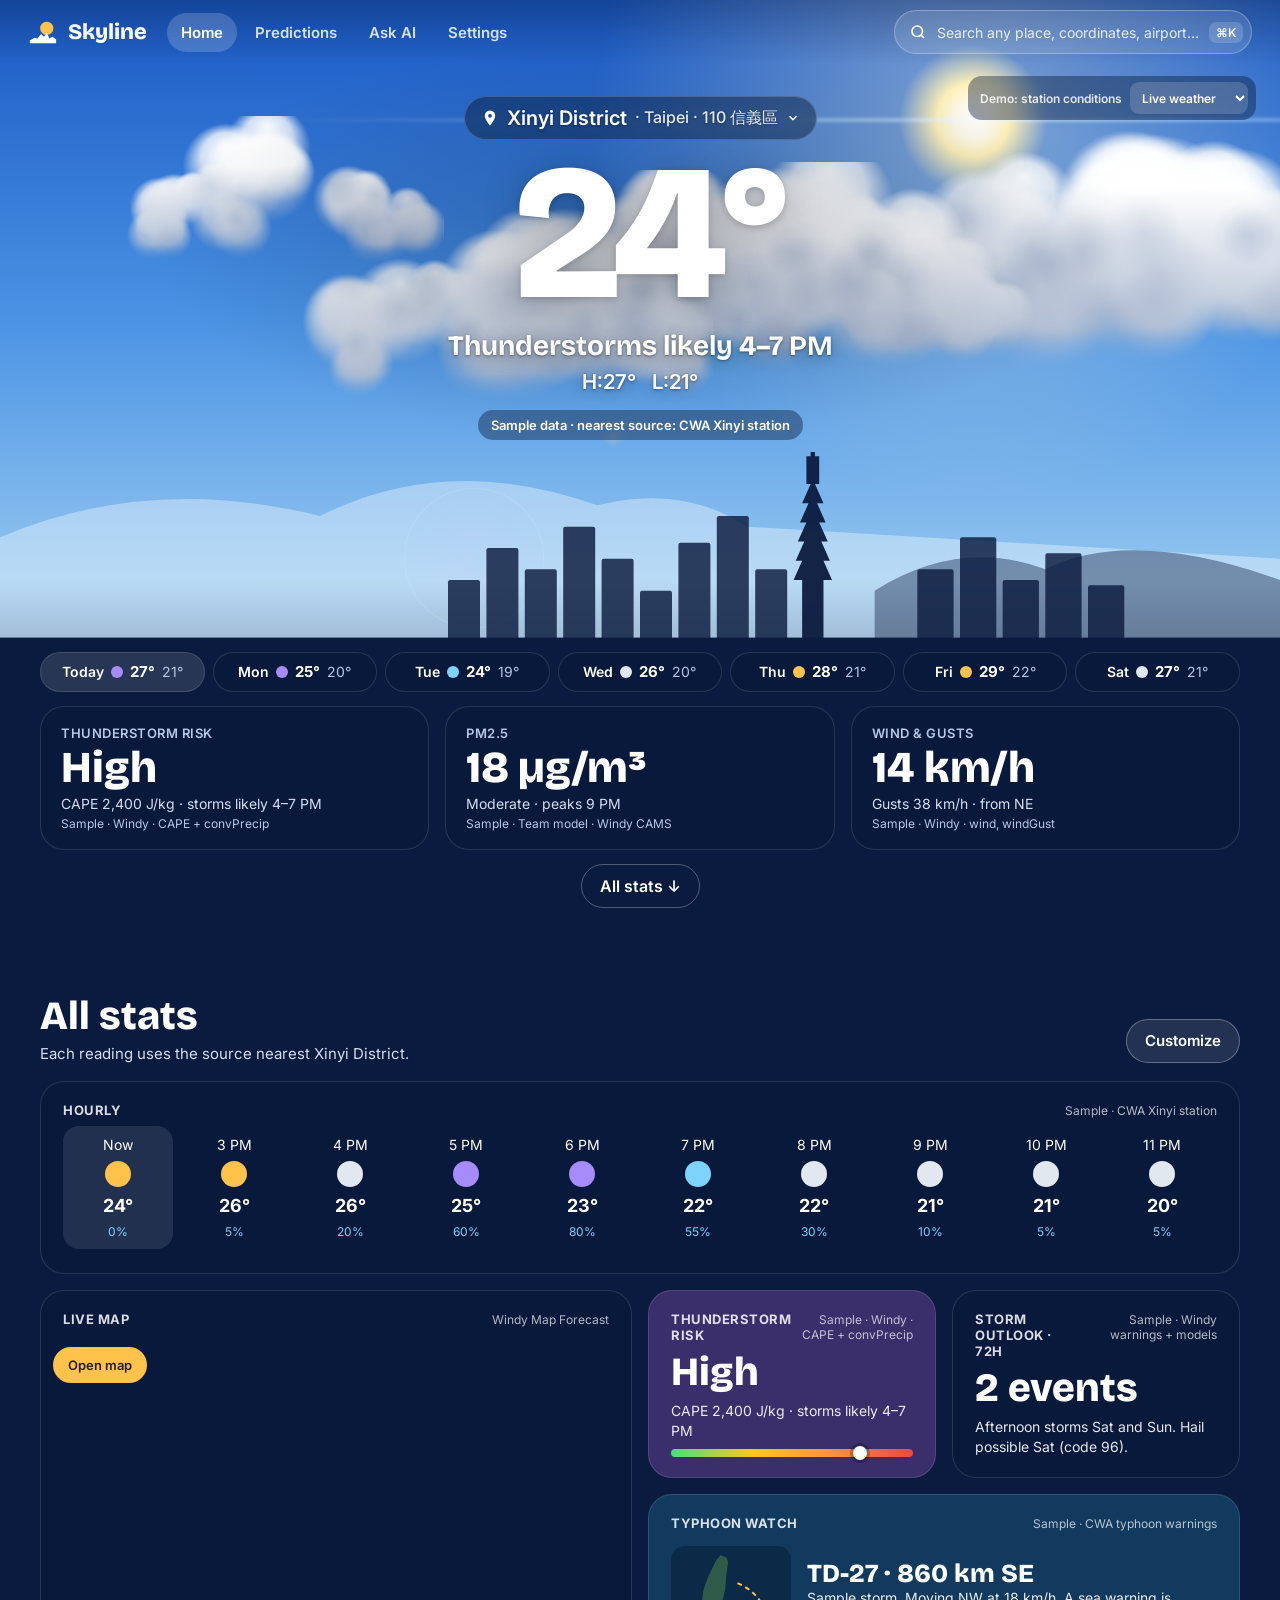
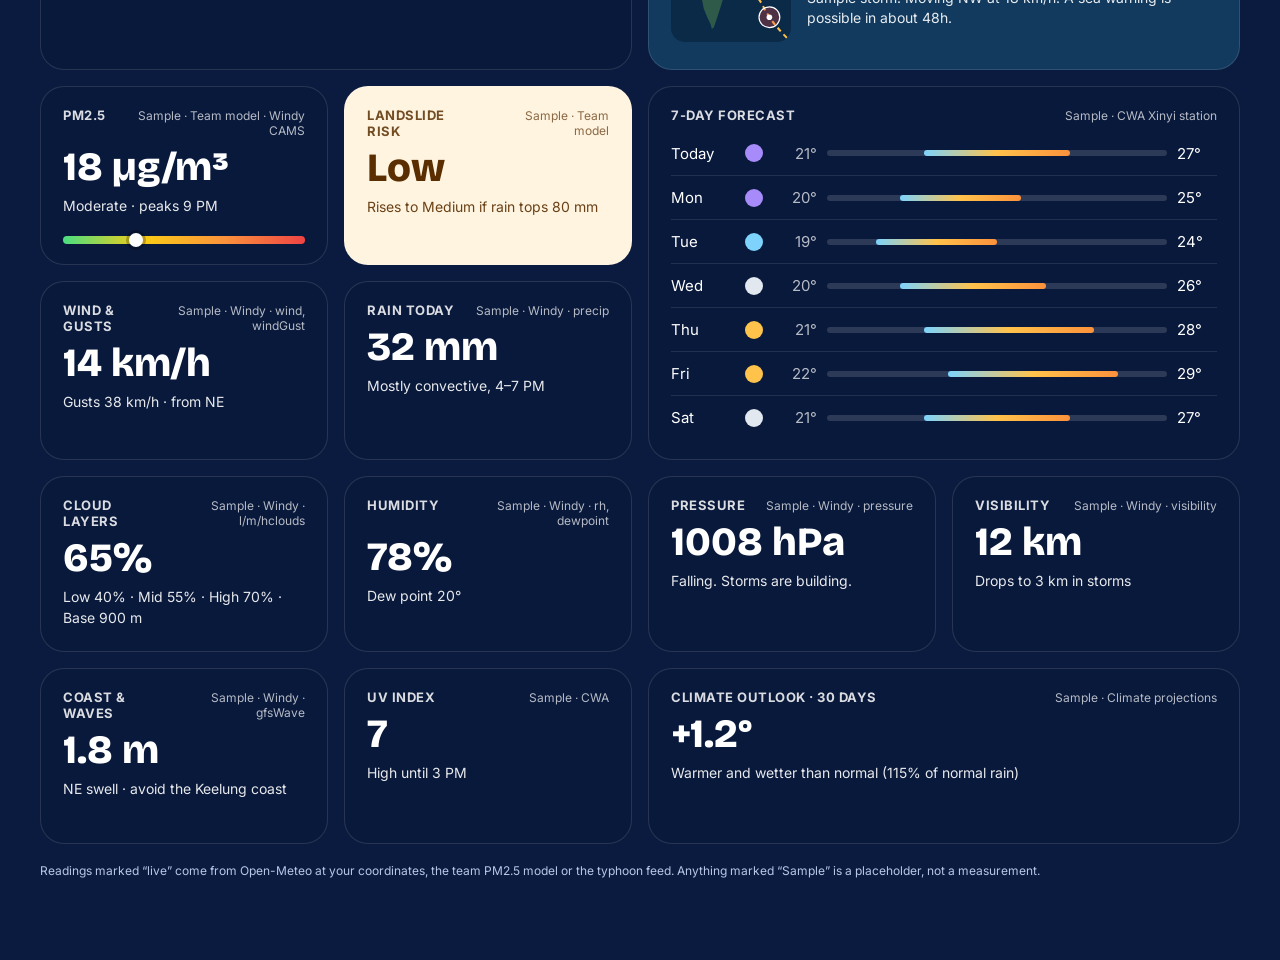
==== commit e5cf584c: "Auto-sync 2026-11-15 09:48:42 from MacBook-Air-4.local" ====
--- a/ui/mockup/index.html
+++ b/ui/mockup/index.html
@@ -2064,8 +2064,8 @@
         '<span>' + esc(L.name) + '</span>' + (L.sub ? '<span class="loc-sub">· ' + esc(L.sub) + '</span>' : '') +
         '<svg width="14" height="14" viewBox="0 0 24 24" fill="none" stroke="currentColor" stroke-width="2.5" aria-hidden="true"><path d="m6 9 6 6 6-6"/></svg>' +
       '</button>' +
-      '<div class="temp" aria-label="Temperature ' + fmtT(b.temp + tempOffset(L)) + '">' + fmtT(b.temp + tempOffset(L)) + '</div>' +
-      '<div class="headline">' + esc(b.headline) + '</div>' +
+      '<div class="temp" aria-label="Temperature ' + fmtT(nowWx.temp) + '">' + fmtT(nowWx.temp) + '</div>' +
+      '<div class="headline">' + esc(nowWx.headline) + '</div>' +
       '<div class="hilo" aria-label="Today: high ' + fmtT(todayHL(L).hi) + ', low ' + fmtT(todayHL(L).lo) + '"><span>H:' + fmtT(todayHL(L).hi) + '</span><span>L:' + fmtT(todayHL(L).lo) + '</span></div>' +
       '<div class="chips"><span class="chip">' + (nowWx.live ? '<span class="dot" aria-hidden="true"></span>' : '') + srcChip + '</span>' +
       (demo ? '<span class="chip warn">Demo sky: ' + b.label + '</span>' : '') +
@@ -2561,19 +2561,23 @@
 }
 function hostOf(u) { try { return new URL(u).host; } catch (e) { return u || 'no URL set'; } }
 
-// Everything the model may use: the same (sample) data the screens show, for the current location.
+// Everything the model may use: the same data the screens show for the current location.
+// Each line carries its source, which says "live" or "Sample".
 function skylineContext() {
-  var L = S.loc, src = nearestSource(L), b = WEATHER[S.weather] || WEATHER['partly-cloudy'], off = tempOffset(L);
+  var L = S.loc, src = nearestSource(L), nowWx = wxNow(L), tv = tyView();
+  applyLiveSets();
   var cat = catalog(L), lines = [];
   lines.push('Location: ' + L.name + (L.sub ? ' (' + L.sub + ')' : '') + ' at ' + fmtCoord(L.lat, L.lon) + (inTW(L.lat, L.lon) ? '' : ' — outside Taiwan: team models and prediction maps do not cover it'));
-  lines.push('Nearest source for current conditions: ' + src.name + (src.dist ? ' (' + src.dist + ')' : ''));
-  lines.push('Now: ' + fmtT(b.temp + off) + ', ' + b.label + '. Headline: ' + b.headline);
-  lines.push('Today: high ' + fmtT(todayHL(L).hi) + ', low ' + fmtT(todayHL(L).lo));
+  var wxSrc = nowWx.live ? 'Open-Meteo forecast API, live' + (nowWx.time ? ', updated ' + nowWx.time + ' local time' : '') : 'Sample (placeholder, live weather not loaded; nearest station would be ' + src.name + ')';
+  lines.push('Now: ' + fmtT(nowWx.temp) + ', ' + nowWx.label + '. Headline: ' + nowWx.headline + ' [source: ' + wxSrc + ']');
+  lines.push('Today: high ' + fmtT(todayHL(L).hi) + ', low ' + fmtT(todayHL(L).lo) + ' [source: ' + wxSrc + ']');
   cat.forEach(function (t) {
     if (t.kind === 'stat') lines.push('- ' + t.title + ': ' + t.value + ' — ' + t.sub + ' [source: ' + t.src + ']');
     if (t.kind === 'hourly') lines.push('- Hourly: ' + t.hours.map(function (h) { return h.t + ' ' + h.temp + ' rain ' + h.rain; }).join('; ') + ' [source: ' + t.src + ']');
-    if (t.kind === 'week') lines.push('- 7-day forecast (low–high): ' + t.week.map(function (w) { return w.day + ' ' + w.lo + '–' + w.hi; }).join('; '));
-    if (t.kind === 'typhoon') lines.push('- Typhoon watch: sample storm TD-27, 860 km SE, moving NW at 18 km/h; sea warning possible in ~48h [source: CWA typhoon warnings]');
+    if (t.kind === 'week') lines.push('- 7-day forecast (low–high): ' + t.week.map(function (w) { return w.day + ' ' + w.lo + '–' + w.hi; }).join('; ') + ' [source: ' + t.src + ']');
+    if (t.kind === 'typhoon') lines.push(tv.state === 'active' ? '- Typhoon watch: ' + tv.title + ' of this location' + (tv.sub ? '; ' + tv.sub : '') + ' [source: ' + tv.src + ']'
+      : tv.state === 'none' ? '- Typhoon watch: no active typhoon near Taiwan [source: ' + tv.src + ']'
+      : '- Typhoon watch: sample storm TD-27, 860 km SE, moving NW at 18 km/h; sea warning possible in ~48h [source: Sample (placeholder, typhoon feed not loaded)]');
   });
   lines.push('Taiwan prediction maps (region levels now / +24h / +72h):');
   activeSets().forEach(function (d) {
@@ -2583,7 +2587,8 @@
   return 'You are Skyline, a weather assistant for Taiwan inside a hackathon app. Answer using only the data in <skyline_data>. ' +
     'If the data does not cover the question, say so plainly instead of guessing. Name the source for each fact (for example "CWA station", "Windy", "team PM2.5 model"). ' +
     'Keep answers short and practical: two to five sentences, plain text, no headings. Reply in the language the user writes in (English or Traditional Chinese). ' +
-    'Temperatures are in °' + S.units + '. This is a mockup, so every value is sample data; mention that only if the user asks how reliable the numbers are.\n\n' +
+    'Temperatures are in °' + S.units + '. Each line names its source. Sources ending in "live" are real, current data. Sources starting with "Sample" are placeholder values, not measurements: ' +
+    'if an answer depends on one, say that figure is sample data.\n\n' +
     '<skyline_data>\n' + lines.join('\n') + '\n</skyline_data>';
 }
 
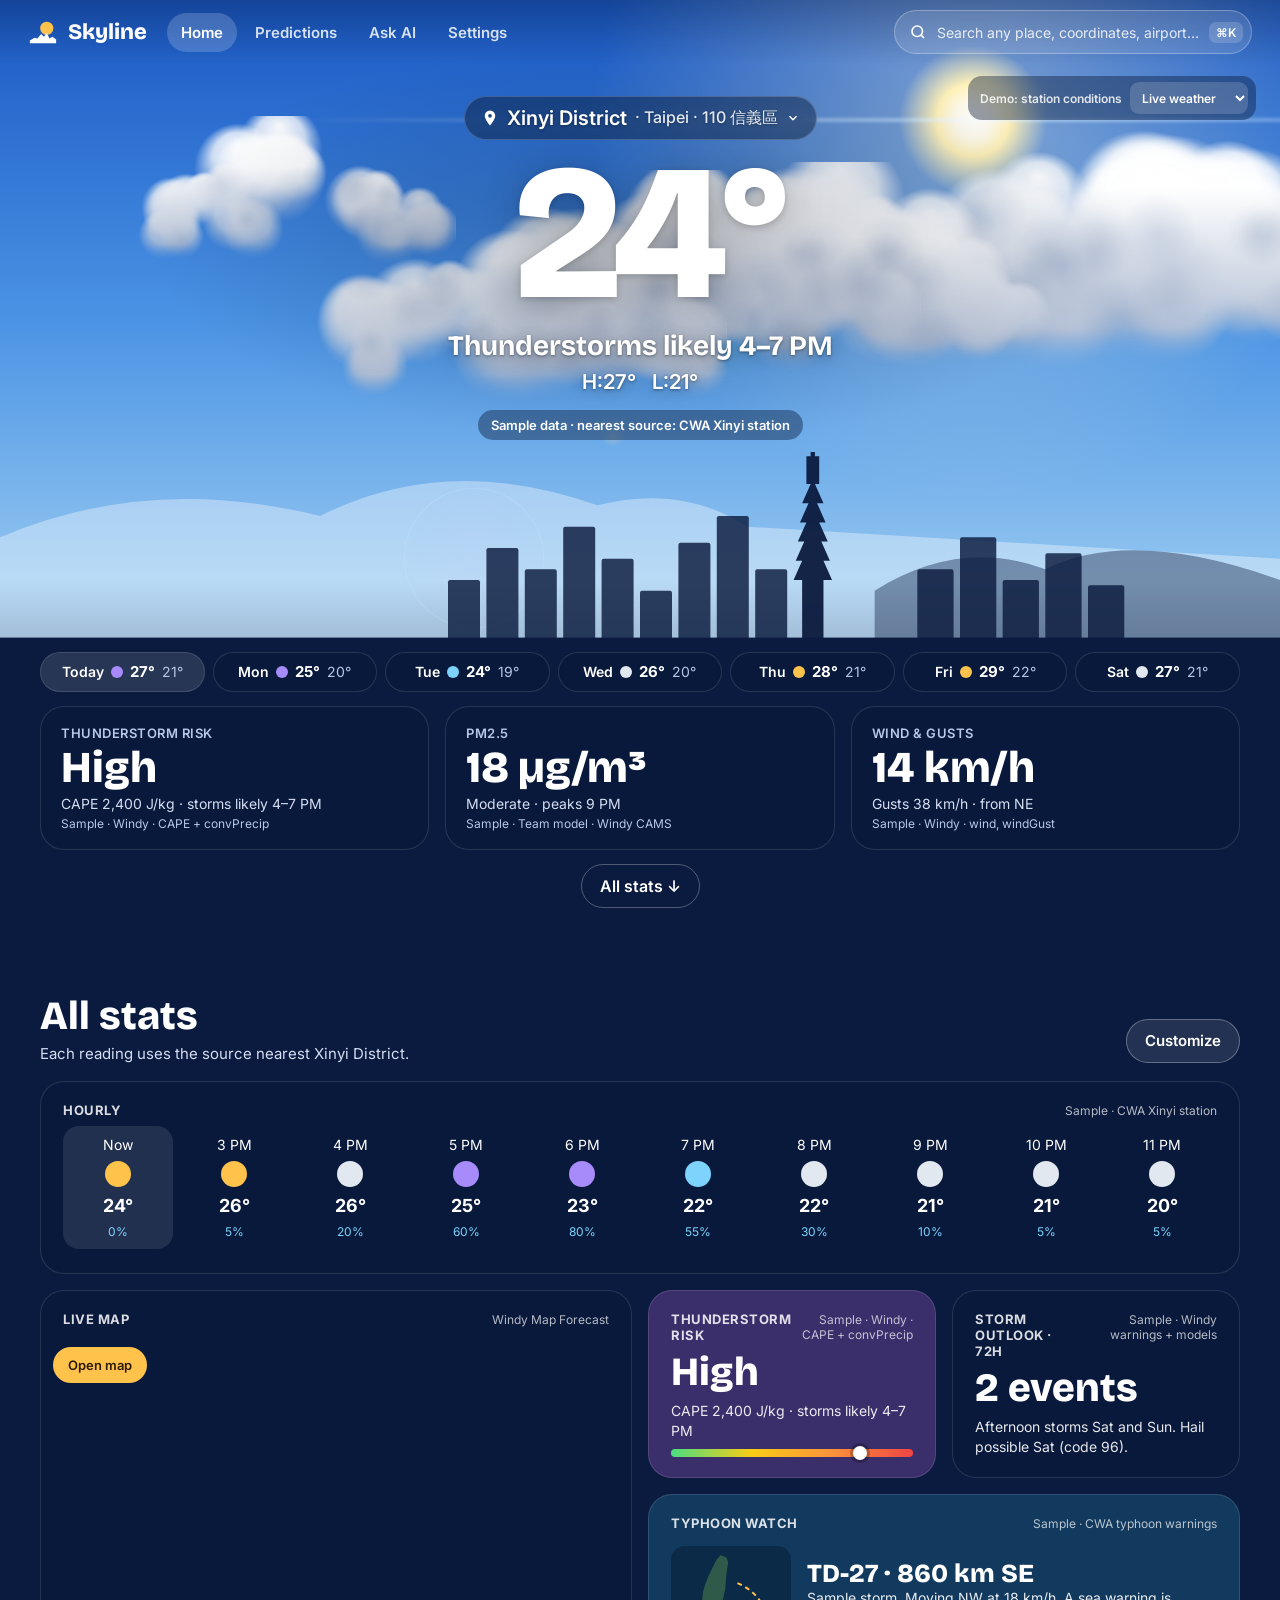
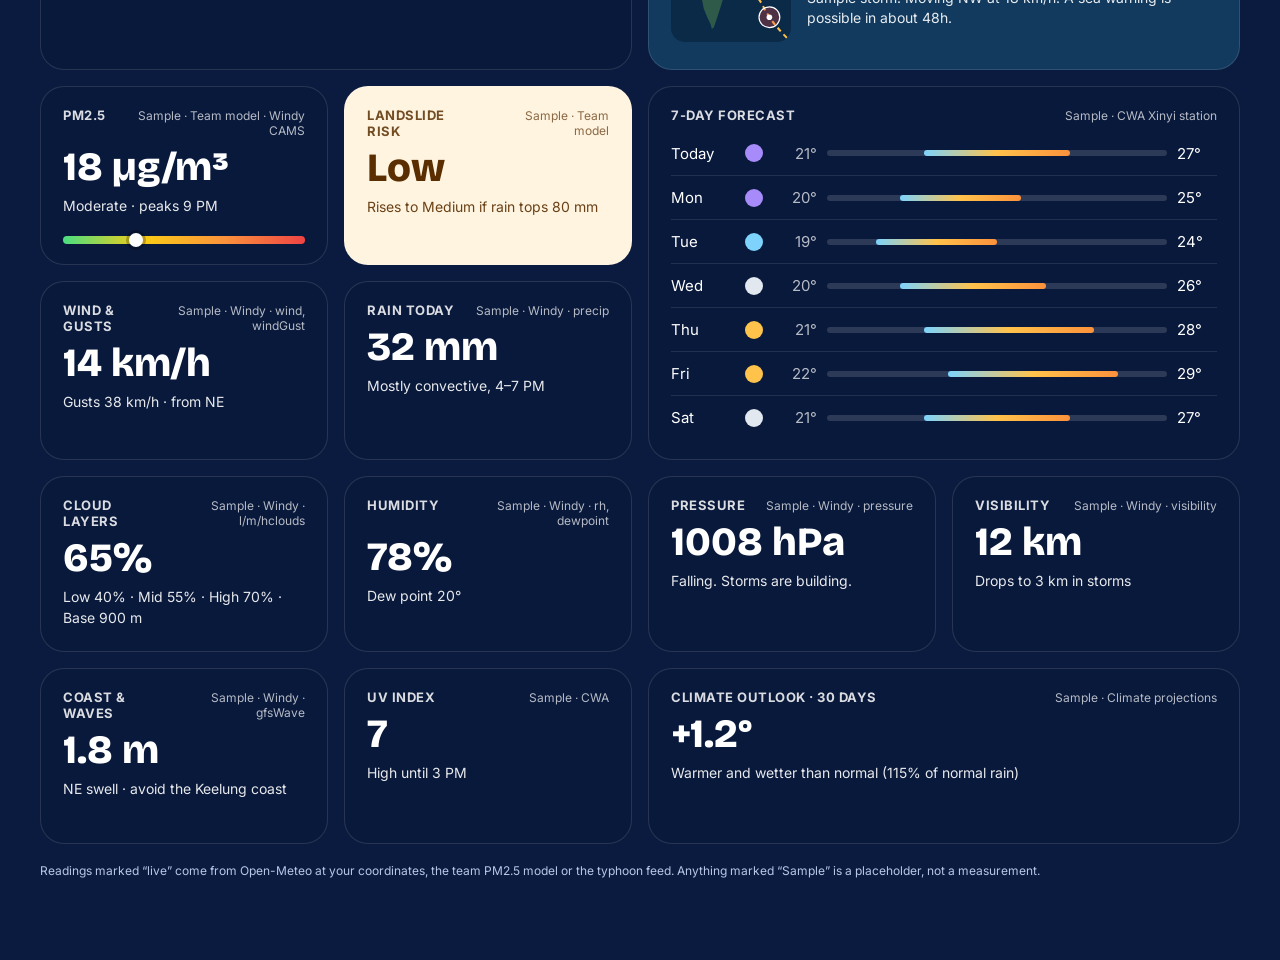
==== commit 1f3c4dfb: "Auto-sync 2026-11-15 09:49:09 from MacBook-Air-4.local" ====
--- a/ui/mockup/index.html
+++ b/ui/mockup/index.html
@@ -1168,12 +1168,12 @@
   return { place: best, d: bd, second: second, d2: sd };
 }
 // We only have district centres, not boundaries, so "nearest centre" can name the neighbour for a
-// point close to a border. When the two nearest centres are almost equally far (within 20%), the
+// point close to a border. When the two nearest centres are almost equally far (within 10%), the
 // point is in that uncertain band: keep the nearest as the name but say which district it borders.
 function borderDistrict(np) {
   var p = np.place, s = np.second;
   if (!p || !s || p.kind !== 'District' || !(np.d2 < 25)) return null;
-  return np.d >= 0.8 * np.d2 ? s : null;
+  return np.d >= 0.9 * np.d2 ? s : null;
 }
 // Location record for a point: "Nantun District · Taichung · 408 南屯區" in Taiwan, the city elsewhere.
 function autoLoc(lat, lon, kind, extraSub) {
@@ -2419,7 +2419,7 @@
 // Source names inside AI bubbles (the 中文 layer skips those, so translate here).
 function zhSrc(name) {
   var m = /^CWA (.*) station$/.exec(name);
-  if (m) return '中央氣象署 ' + zh(m[1]) + ' 測站';
+  if (m) { var z = zh(m[1]); if (z === m[1]) z = zh(m[1] + ' District'); return '中央氣象署 ' + (z === m[1] + ' District' ? m[1] : z) + ' 測站'; }
   return { 'Windy point forecast': 'Windy 點預報', 'No source enabled': '未啟用任何來源' }[name] || name;
 }
 // 中文 versions of the canned answers: the same sample facts as answer() below.
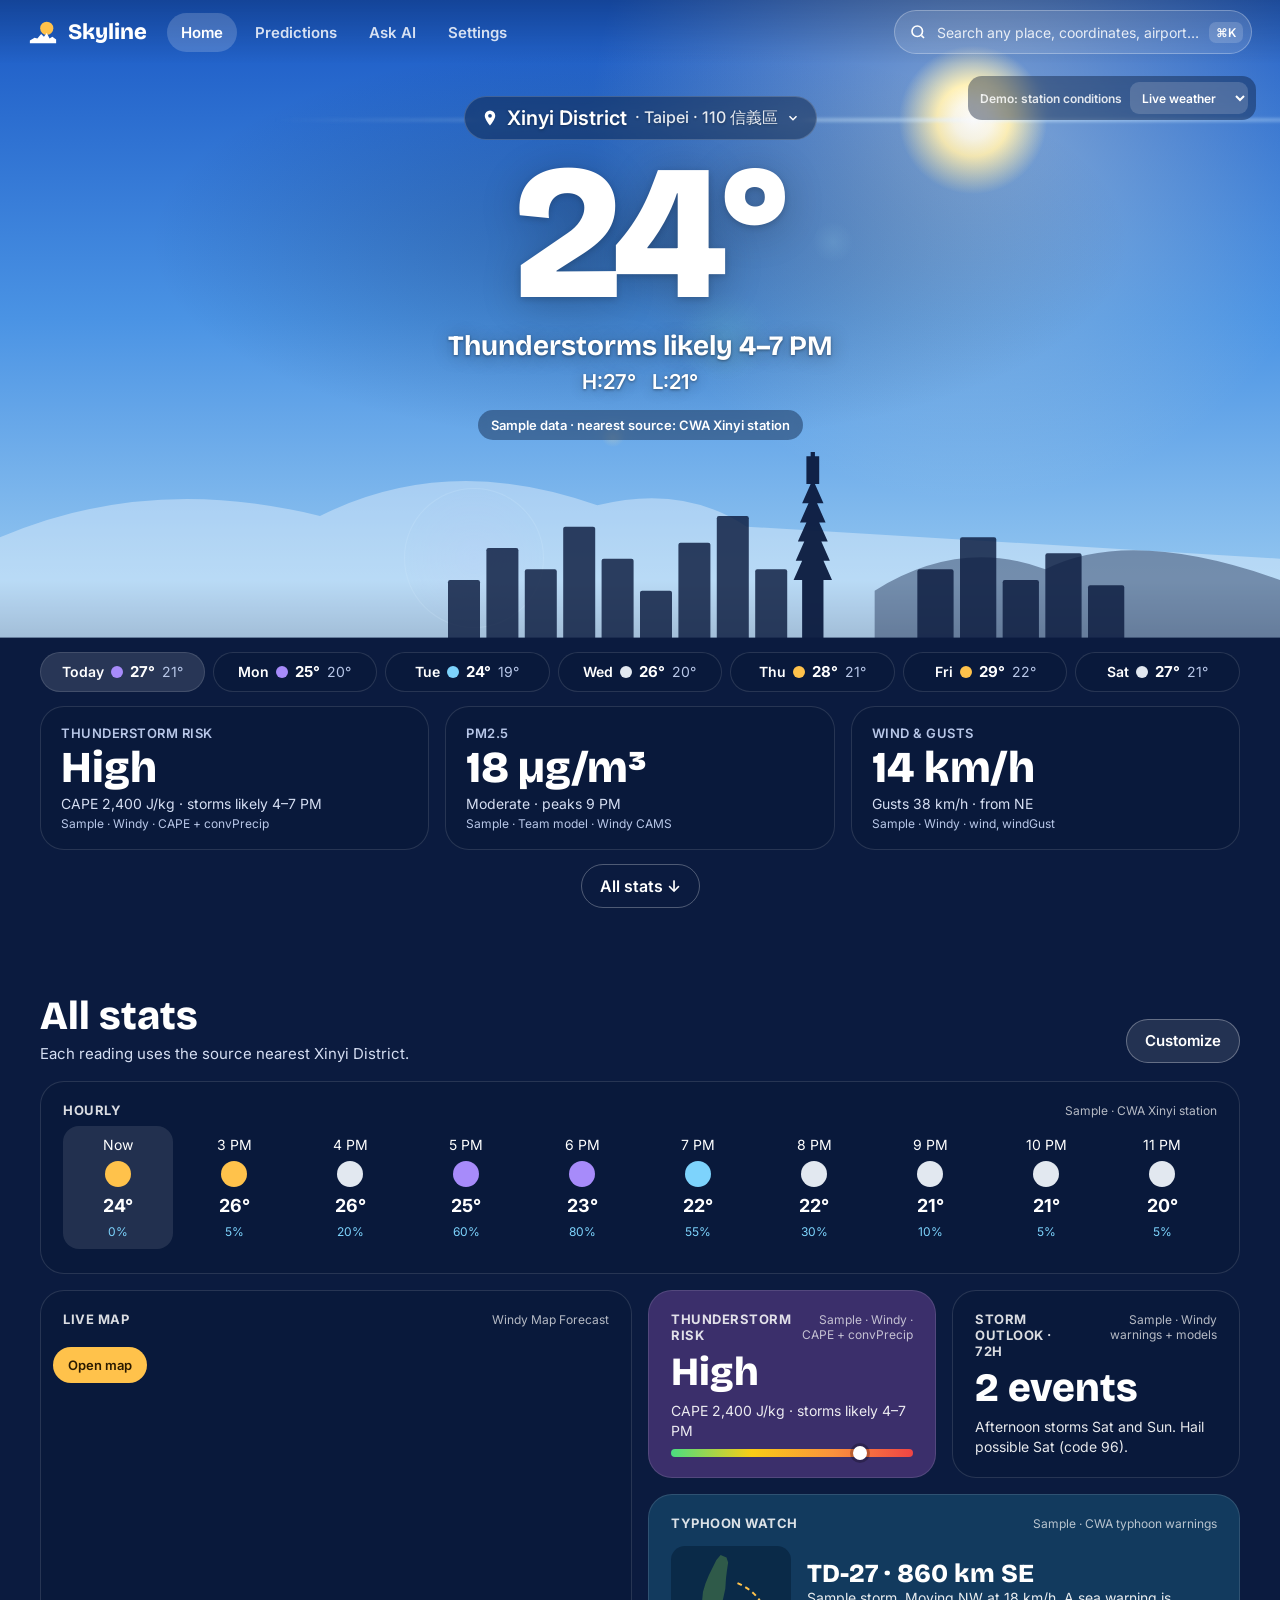
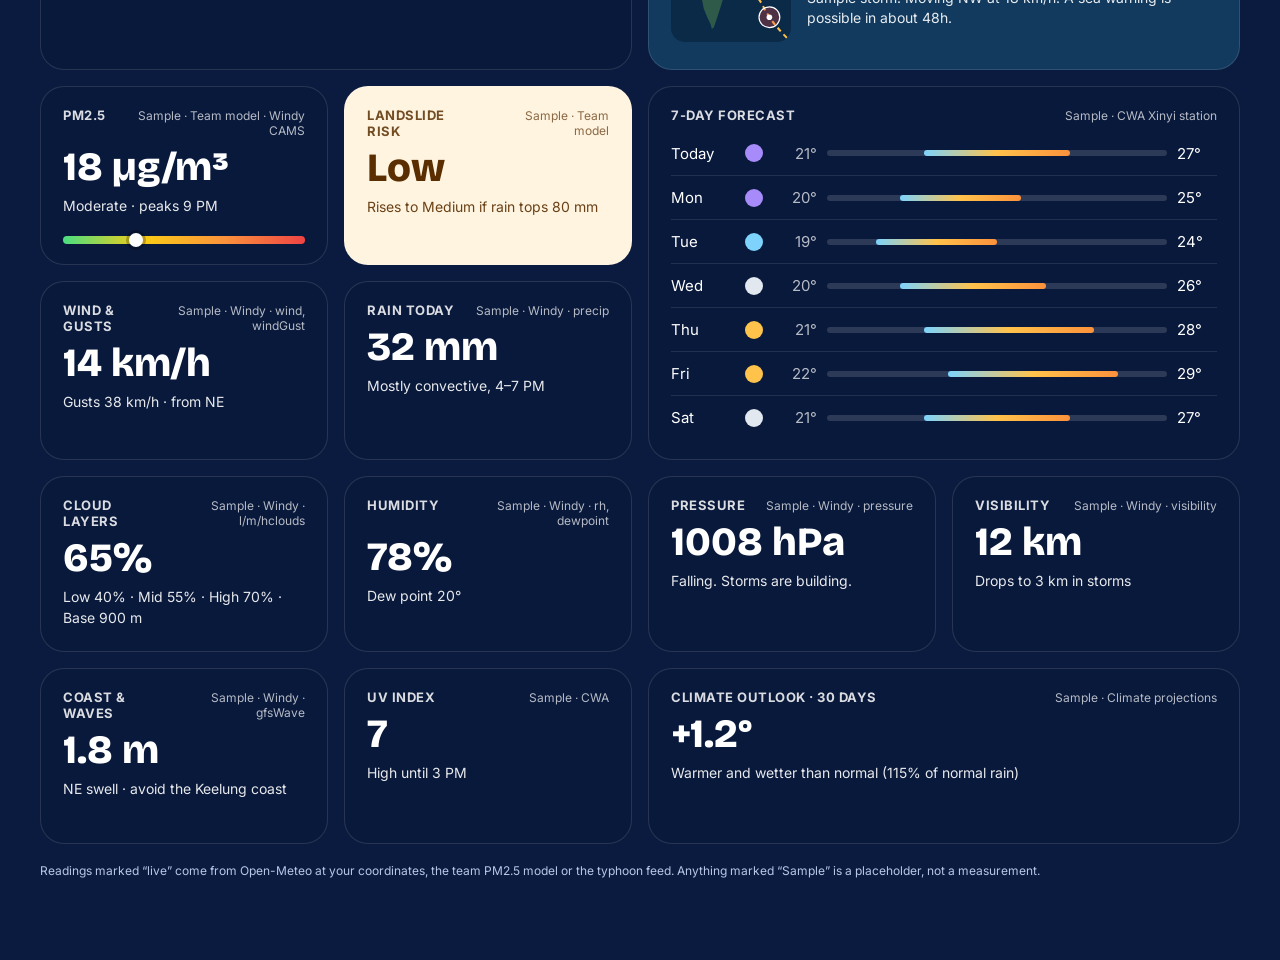
==== commit 712e923c: "Auto-sync 2026-11-15 09:49:14 from MacBook-Air-4.local" ====
--- a/ui/mockup/index.html
+++ b/ui/mockup/index.html
@@ -3487,6 +3487,57 @@
   [/^Live Windy map \((.*) layer\)\. Windy’s embed can’t open in the past, so the map stays at now\. At (.*) the slider only .*$/, function (m) { return '即時 Windy 地圖（' + m[1] + ' 圖層）。Windy 嵌入地圖無法從過去的時間開啟，所以地圖停在現在。在 ' + m[2] + ' 時，時間軸只會改變右側的各地區數值。'; }],
   [/^Live Windy map \((.*) layer\)\. Drag and zoom it\. Move the slider into the forecast .*$/, function (m) { return '即時 Windy 地圖（' + m[1] + ' 圖層）。可以拖曳與縮放。把時間軸移到預測時段，Windy 會從該時間重新開啟；右側的各地區數值會跟著時間軸變化。'; }]
 ];
+// 中文 for the live-data strings (kept apart so they never override an entry above)
+var ZH_LIVE = {
+  'Live weather': '即時天氣', 'Open-Meteo · live': 'Open-Meteo · 即時', 'Sample data · loading live conditions…': '示範資料 · 正在載入即時天氣…',
+  'Clear': '晴', 'Mainly clear': '大致晴朗', 'Partly cloudy': '晴時多雲', 'Overcast': '陰', 'Fog': '霧', 'Freezing fog': '凍霧',
+  'Light drizzle': '毛毛雨', 'Drizzle': '細雨', 'Heavy drizzle': '較大細雨', 'Freezing drizzle': '凍毛毛雨', 'Light rain': '小雨', 'Rain': '雨', 'Heavy rain': '大雨',
+  'Freezing rain': '凍雨', 'Light snow': '小雪', 'Snow': '雪', 'Heavy snow': '大雪', 'Snow grains': '米雪', 'Light showers': '短暫小陣雨', 'Showers': '陣雨',
+  'Violent showers': '強烈陣雨', 'Snow showers': '陣雪', 'Thunderstorm': '雷雨', 'Thunderstorm with hail': '雷雨夾冰雹', 'Unknown': '不明',
+  'Low': '低', 'Moderate': '普通', 'High': '高', 'Severe': '嚴重', 'Very high': '很高', 'Extreme': '極高', 'None': '無', 'Today': '今天',
+  'No thunderstorms in the 3-day forecast': '未來 3 天預報沒有雷雨',
+  'Falling over the next 3 hours': '未來 3 小時下降', 'Rising over the next 3 hours': '未來 3 小時上升', 'Steady over the next 3 hours': '未來 3 小時持平',
+  'nearest sea point': '最近的海面格點',
+  'No active typhoon': '目前沒有颱風', 'No tropical cyclone is being tracked near Taiwan right now.': '目前台灣附近沒有追蹤中的熱帶氣旋。',
+  'No active typhoon near Taiwan right now.': '目前台灣附近沒有活動中的颱風。',
+  'Model forecast': '模式預報', 'Forecast track': '預報路徑',
+  'Rain that fell in the 24 hours up to each time, at seven cities. Open-Meteo forecast models.': '七個城市在各時間點之前 24 小時的累積雨量。資料來自 Open-Meteo 預報模式。',
+  'Storm energy (CAPE) at seven cities. High CAPE means storms can form, not that one will. Open-Meteo forecast models.': '七個城市的對流可用位能（CAPE）。CAPE 高代表有條件形成雷雨，不代表一定發生。資料來自 Open-Meteo 預報模式。',
+  'Peak gusts at seven cities. Open-Meteo forecast models.': '七個城市的最大陣風。資料來自 Open-Meteo 預報模式。',
+  'Readings marked “live” come from Open-Meteo at your coordinates, the team PM2.5 model or the typhoon feed. Anything marked “Sample” is a placeholder, not a measurement.': '標示「即時」的數據來自 Open-Meteo（依你的座標）、團隊 PM2.5 模型或颱風資料。標示「示範」的是佔位數值，不是實際觀測。',
+  'Live conditions, forecast, air quality and waves at your coordinates. Off shows sample values.': '依你的座標提供即時天氣、預報、空氣品質與浪高。關閉後顯示示範數值。',
+  'Team model (Taichung) + Open-Meteo CAMS': '團隊模型（台中）+ Open-Meteo CAMS', 'Team model + Open-Meteo CAMS': '團隊模型 + Open-Meteo CAMS',
+  'Open-Meteo · CAPE + weather codes': 'Open-Meteo · CAPE 與天氣代碼', 'Open-Meteo Marine': 'Open-Meteo 海象', 'Climate projections': '氣候推估'
+};
+Object.keys(ZH_LIVE).forEach(function (k) { if (!Object.prototype.hasOwnProperty.call(ZH, k)) ZH[k] = ZH_LIVE[k]; });
+var ZH_DIR = { N: '北', NE: '東北', E: '東', SE: '東南', S: '南', SW: '西南', W: '西', NW: '西北' };
+ZHP.push(
+  [/^Open-Meteo · live · updated (\d\d:\d\d)$/, function (m) { return 'Open-Meteo · 即時 · ' + m[1] + ' 更新'; }],
+  [/^Sample data · nearest source: (.*)$/, function (m) { return '示範資料 · 最近的來源：' + zh(m[1]); }],
+  [/^Demo sky: (.*)$/, function (m) { return '示範天空：' + zh(m[1]); }],
+  [/^Sample · (.*)$/, function (m) { return '示範 · ' + zh(m[1]); }],
+  [/^(.+) · live$/, function (m) { return zh(m[1]) + ' · 即時'; }],
+  [/^(.+) · feels like (\S+)$/, function (m) { return zh(m[1]) + ' · 體感 ' + m[2]; }],
+  [/^(\d{1,2}) (AM|PM)$/, function (m) { return (m[2] === 'AM' ? '上午 ' : '下午 ') + m[1] + ' 點'; }],
+  [/^CAPE up to ([\d,]+) J\/kg in 24 h(?: · peak around (.+))?$/, function (m) { return '24 小時內 CAPE 最高 ' + m[1] + ' J/kg' + (m[2] ? ' · 高峰約在' + zh(m[2]) : ''); }],
+  [/^(\d+) days?$/, function (m) { return m[1] + ' 天'; }],
+  [/^Thunderstorms forecast: (.*)$/, function (m) { return '預報有雷雨：' + m[1].split(', ').map(zh).join('、'); }],
+  [/^Gusts (\d+) km\/h · from ([NSEW]{1,2})$/, function (m) { return '陣風 ' + m[1] + ' km/h · ' + ZH_DIR[m[2]] + '風'; }],
+  [/^Chance of rain today: (\d+)%$/, function (m) { return '今日降雨機率：' + m[1] + '%'; }],
+  [/^Low (\d+)% · Mid (\d+)% · High (\d+)%$/, function (m) { return '低雲 ' + m[1] + '% · 中雲 ' + m[2] + '% · 高雲 ' + m[3] + '%'; }],
+  [/^Lowest in the next 24 h: (.*)$/, function (m) { return '未來 24 小時最低：' + m[1]; }],
+  [/^(Low|Moderate|High|Very high|Extreme) at today’s peak$/, function (m) { return '今日最高時：' + ZH_LIVE[m[1]]; }],
+  [/^(Good|Moderate|Sensitive|Unhealthy) · peaks (\d+) µg\/m³ around (.+)$/, function (m) { return zh(m[1]) + ' · ' + zh(m[3]) + '前後最高 ' + m[2] + ' µg/m³'; }],
+  [/^(Good|Moderate|Sensitive|Unhealthy) · tomorrow ([\d.]+) µg\/m³ \(team model\)$/, function (m) { return zh(m[1]) + ' · 明天 ' + m[2] + ' µg/m³（團隊模型）'; }],
+  [/^(Good|Moderate|Sensitive|Unhealthy)$/, function (m) { return m[1]; }],
+  [/^Tomorrow’s average, (.*) \(team model\)$/, function (m) { return '明日平均，' + zh(m[1]) + '（團隊模型）'; }],
+  [/^(?:Swell ([\d.]+) m · )?(?:from ([NSEW]{1,2}) · )?nearest sea point$/, function (m) { return (m[1] ? '湧浪 ' + m[1] + ' 公尺 · ' : '') + (m[2] ? '來自' + ZH_DIR[m[2]] + '方 · ' : '') + '最近的海面格點'; }],
+  [/^(.+) · ([\d.,]+) km (N|NE|E|SE|S|SW|W|NW)$/, function (m) { return m[1] + ' · ' + ZH_DIR[m[3]] + '方 ' + m[2] + ' 公里'; }],
+  [/^Max wind (\d+) km\/h(.*)$/, function (m) { return '最大風速 ' + m[1] + ' km/h' + m[2]; }],
+  [/^Track of (.+)\. Region levels are estimated from each city’s distance to the track\. They are not official warnings\.$/, function (m) { return m[1] + ' 的路徑。各地等級依城市與路徑的距離估算，並非官方警報。'; }],
+  [/^PM2\.5 at seven cities from the Copernicus CAMS model, via Open-Meteo\. These are model estimates, not station readings\. The forecast ends about four days ahead, so later steps repeat the last value\.(?: Team model, Taichung, (\S+): ([\d.]+) µg\/m³ \((.*)\)\.)?$/,
+    function (m) { return '七個城市的 PM2.5，來自 Copernicus CAMS 模式（經 Open-Meteo）。這是模式估計值，不是測站觀測。預報約到四天後，之後的時間點沿用最後一筆數值。' + (m[1] ? ' 團隊模型，台中，' + m[1] + '：' + m[2] + ' µg/m³（' + zh(m[3]) + '）。' : ''); }]
+);
 function zh(t) {
   if (Object.prototype.hasOwnProperty.call(ZH, t)) return ZH[t];
   for (var i = 0; i < ZHP.length; i++) { var m = t.match(ZHP[i][0]); if (m) return ZHP[i][1](m); }
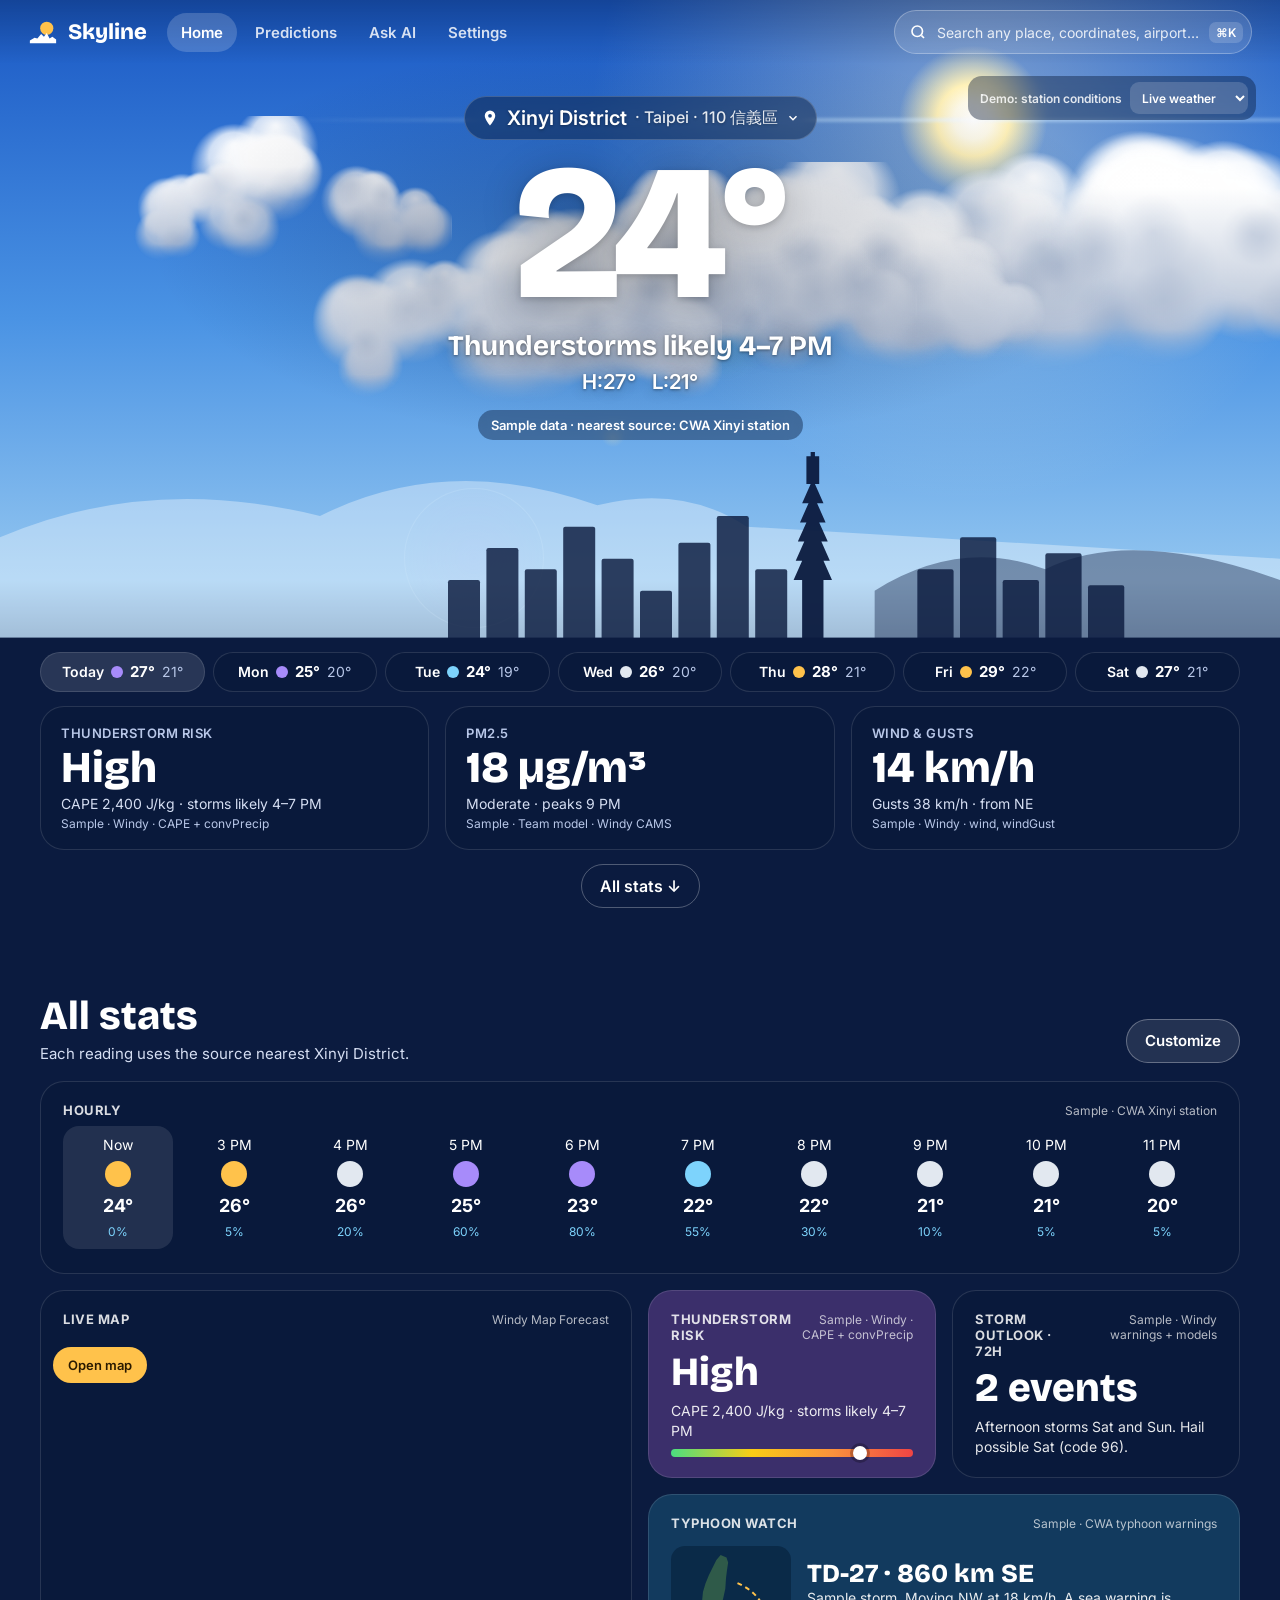
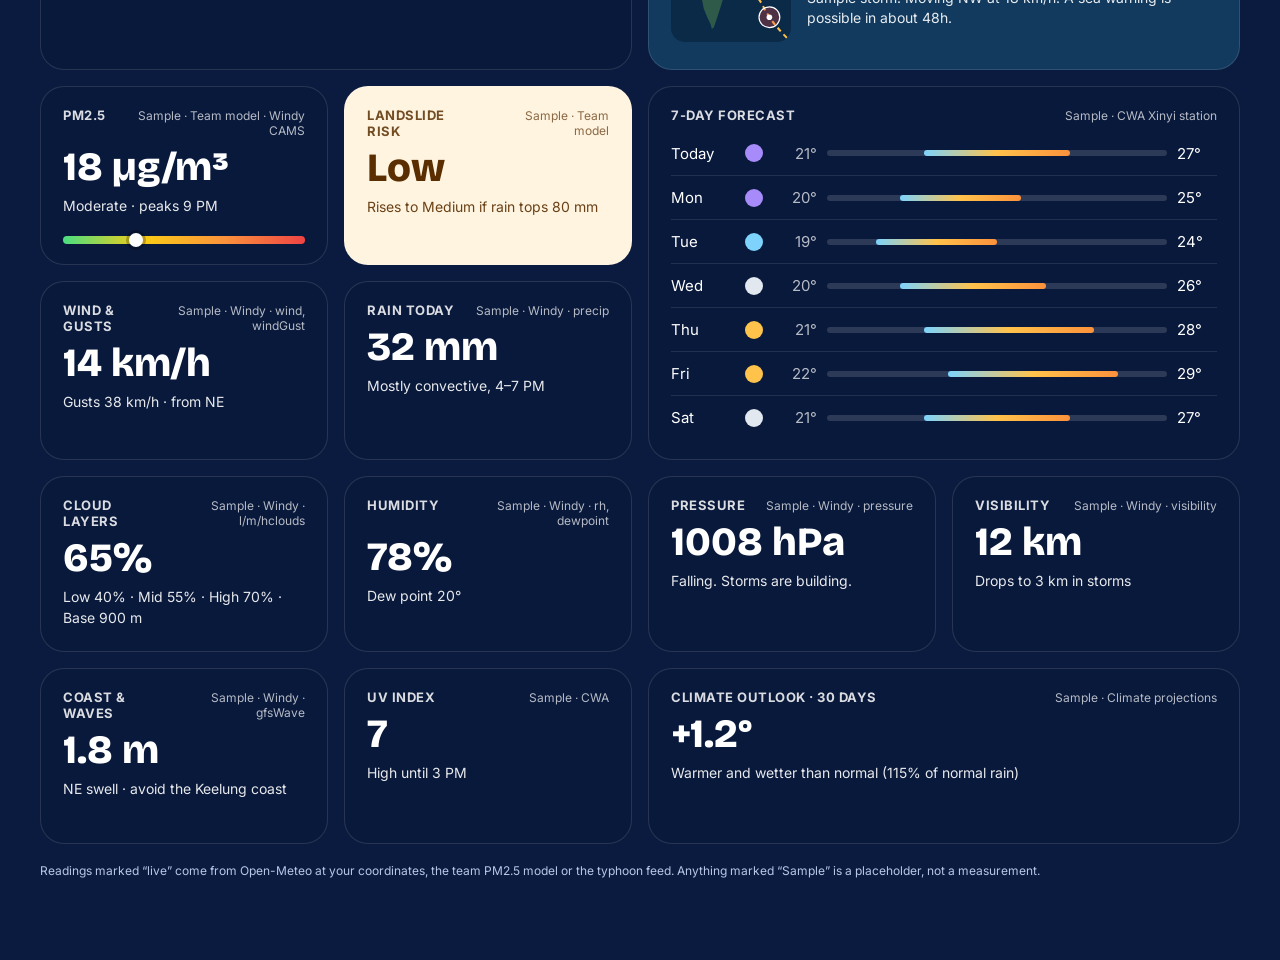
==== commit 35216a2d: "Auto-sync 2026-11-15 09:49:25 from MacBook-Air-4.local" ====
--- a/ui/mockup/index.html
+++ b/ui/mockup/index.html
@@ -3529,7 +3529,6 @@
   [/^(Low|Moderate|High|Very high|Extreme) at today’s peak$/, function (m) { return '今日最高時：' + ZH_LIVE[m[1]]; }],
   [/^(Good|Moderate|Sensitive|Unhealthy) · peaks (\d+) µg\/m³ around (.+)$/, function (m) { return zh(m[1]) + ' · ' + zh(m[3]) + '前後最高 ' + m[2] + ' µg/m³'; }],
   [/^(Good|Moderate|Sensitive|Unhealthy) · tomorrow ([\d.]+) µg\/m³ \(team model\)$/, function (m) { return zh(m[1]) + ' · 明天 ' + m[2] + ' µg/m³（團隊模型）'; }],
-  [/^(Good|Moderate|Sensitive|Unhealthy)$/, function (m) { return m[1]; }],
   [/^Tomorrow’s average, (.*) \(team model\)$/, function (m) { return '明日平均，' + zh(m[1]) + '（團隊模型）'; }],
   [/^(?:Swell ([\d.]+) m · )?(?:from ([NSEW]{1,2}) · )?nearest sea point$/, function (m) { return (m[1] ? '湧浪 ' + m[1] + ' 公尺 · ' : '') + (m[2] ? '來自' + ZH_DIR[m[2]] + '方 · ' : '') + '最近的海面格點'; }],
   [/^(.+) · ([\d.,]+) km (N|NE|E|SE|S|SW|W|NW)$/, function (m) { return m[1] + ' · ' + ZH_DIR[m[3]] + '方 ' + m[2] + ' 公里'; }],
@@ -3583,6 +3582,8 @@
 applyTheme();
 render();
 startI18n();
+// Refresh live feeds once their 10-minute cache runs out (only while the tab is visible)
+setInterval(function () { if (!document.hidden) loadLive(route().page); }, 60000);
 })();
 </script>
 </body>
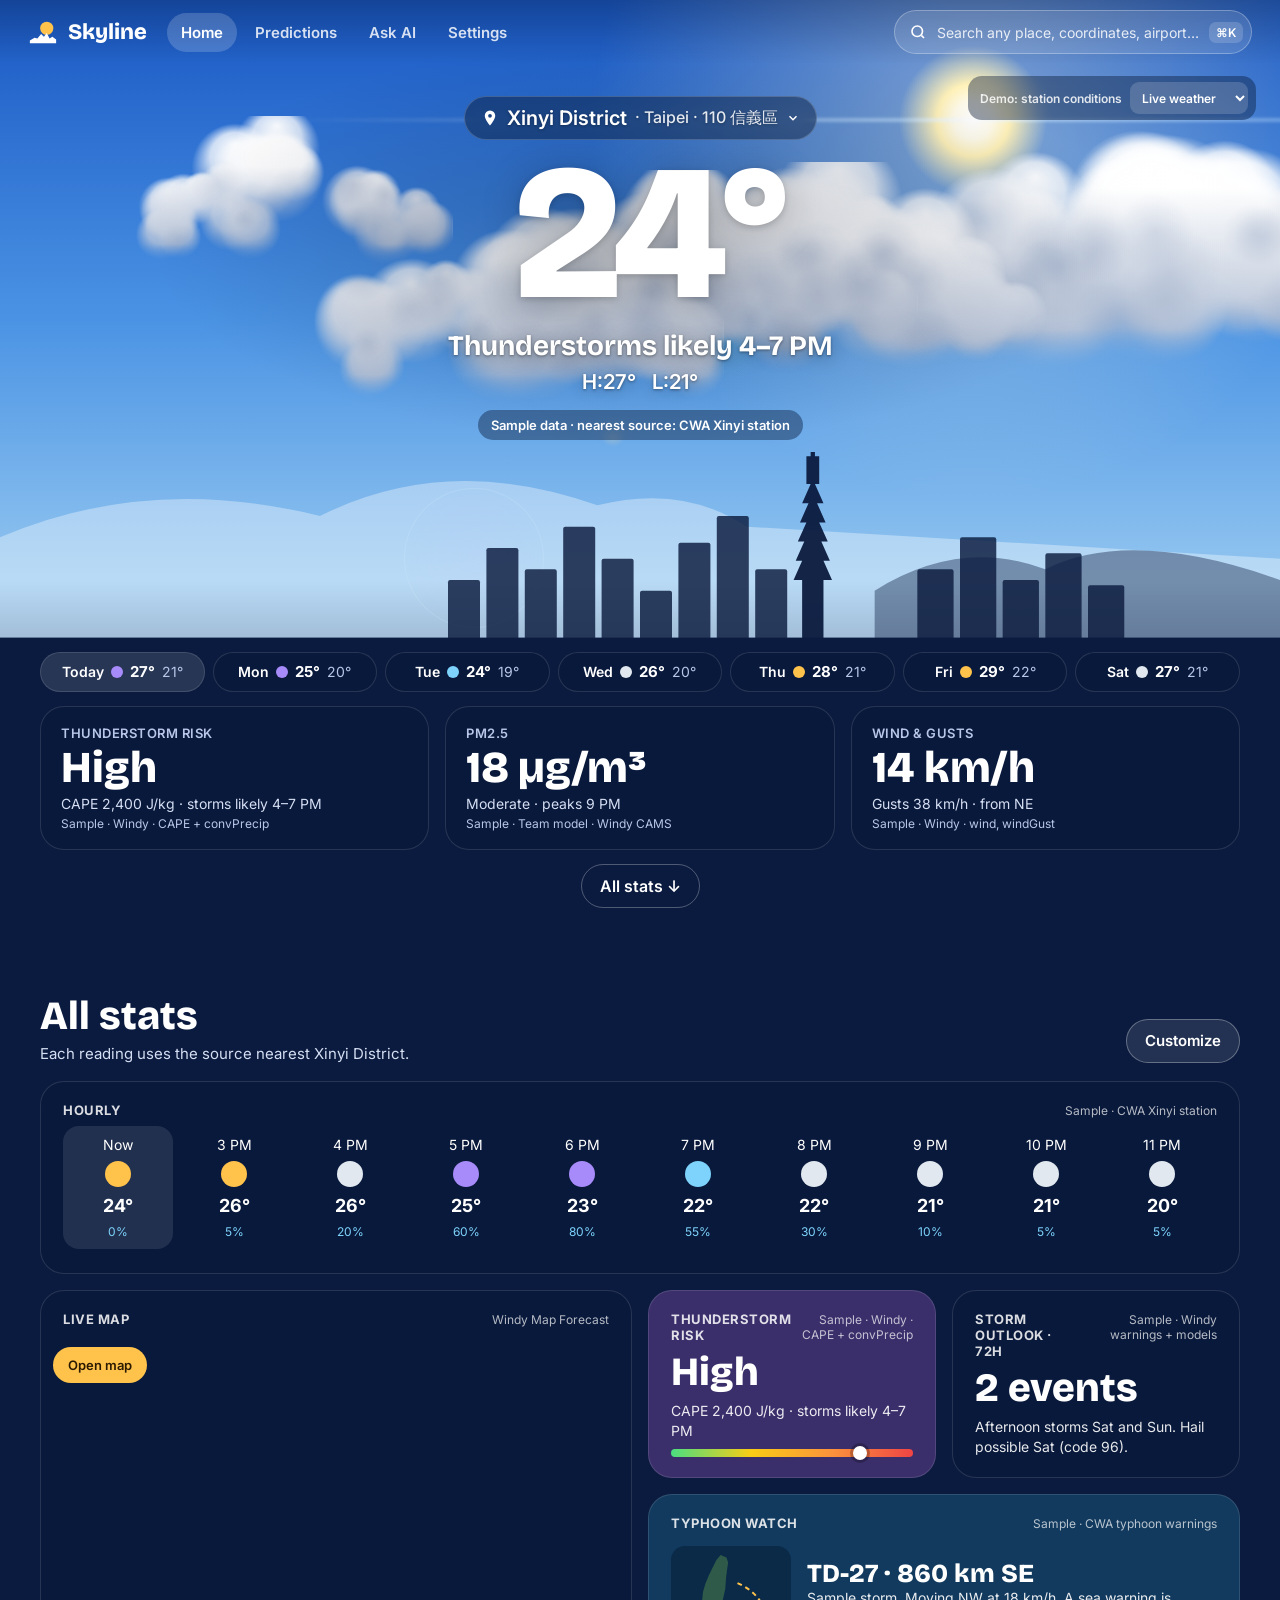
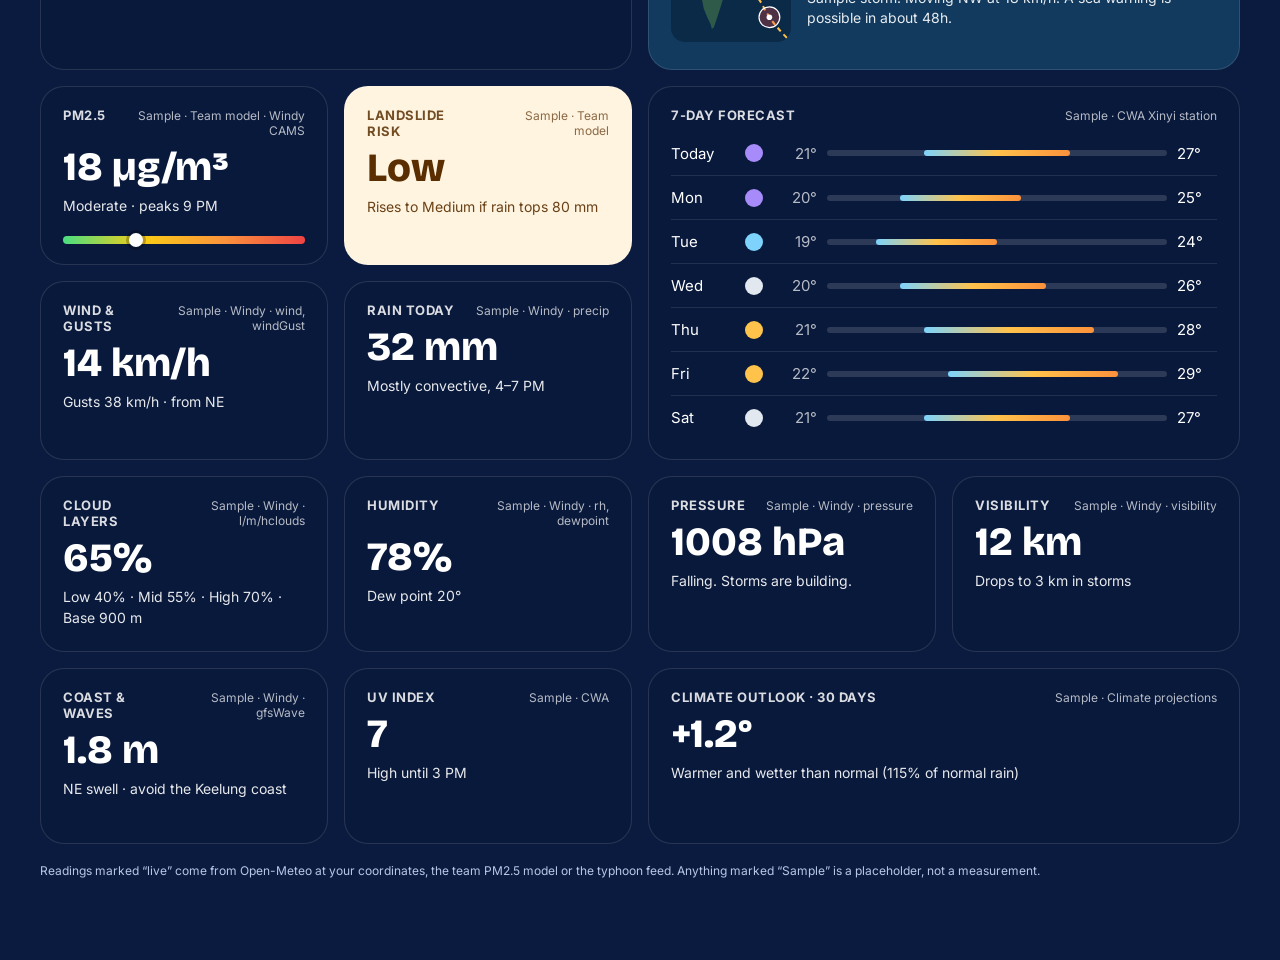
==== commit 58b1eeac: "Auto-sync 2026-11-15 09:50:22 from MacBook-Air-4.local" ====
--- a/ui/mockup/index.html
+++ b/ui/mockup/index.html
@@ -2002,7 +2002,7 @@
    'M-10,280 C60,260 150,300 230,270 S300,250 320,270', 'M-10,360 C70,340 150,380 230,350 S300,330 320,350', 'M-10,440 C60,420 150,460 230,430 S300,410 320,430']
     .map(function (d) { return '<path class="sk-flow" d="' + d + '"/>'; }).join('') + '</g>';
 
-function lvlAt(d, i, t) { if (d.lv && d.lv[t]) return d.lv[t][i]; returnMath.max(0, Math.min(3, d.base[i] + Math.round(d.trend[i] * (t - NOW) / 4))); }
+function lvlAt(d, i, t) { if (d.lv && d.lv[t]) return d.lv[t][i]; return Math.max(0, Math.min(3, d.base[i] + Math.round(d.trend[i] * (t - NOW) / 4))); }
 function baseFor(d) {
   if (S.predBase[d.id]) return S.predBase[d.id];
   if (S.mapBase === 'sat' || S.mapBase === 'windy') return S.mapBase;
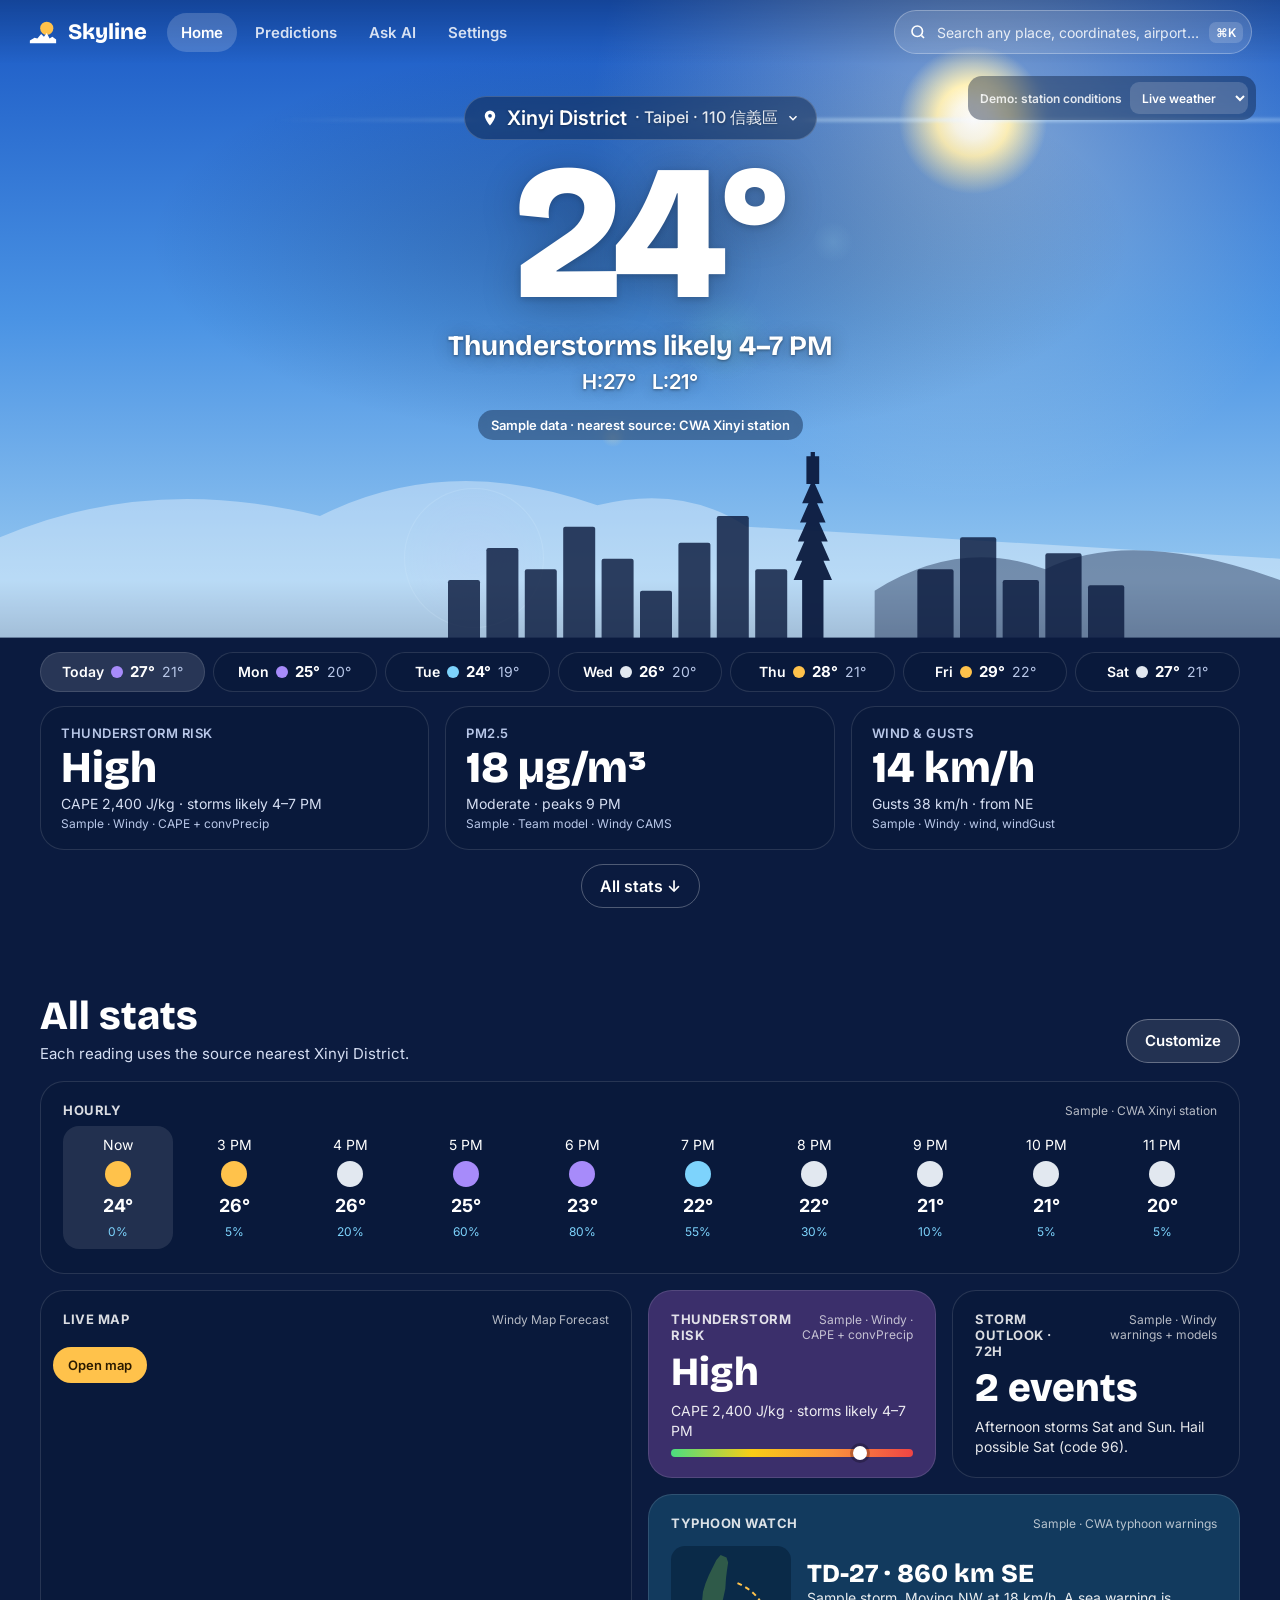
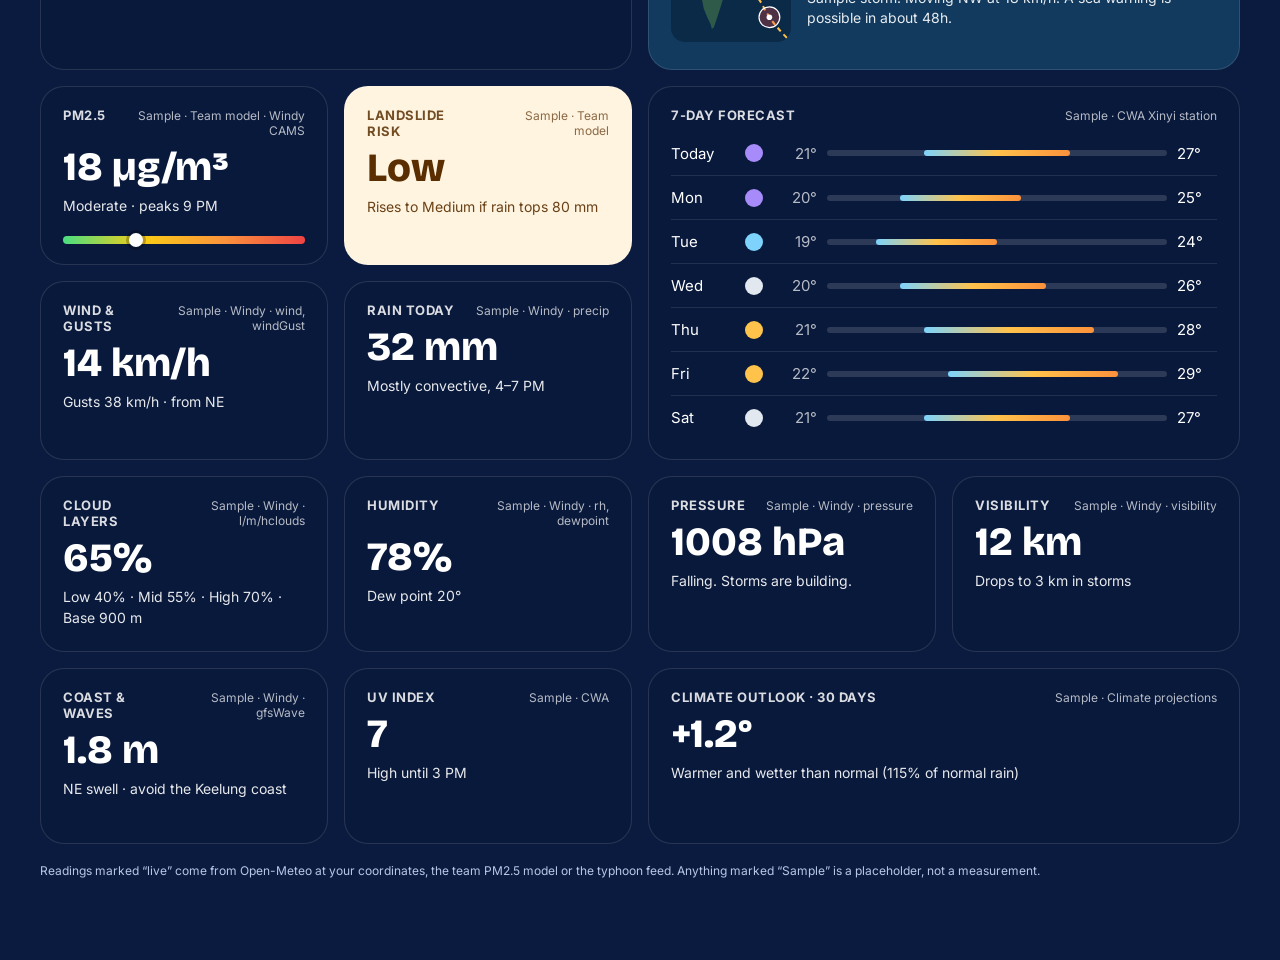
==== commit 7a90a9c5: "Auto-sync 2026-11-15 09:50:33 from MacBook-Air-4.local" ====
--- a/ui/mockup/index.html
+++ b/ui/mockup/index.html
@@ -2257,7 +2257,7 @@
   });
   if (d.id === 'typhoon' && tyStorm()) drawTy(L, t);
   else if (d.id === 'typhoon') {
-    L.polyline(TYPHOON_TRACK,{ color: '#FFC24B', weight: 3, dashArray: '8 8' }).addTo(live.marks);
+    L.polyline(TYPHOON_TRACK, { color: '#FFC24B', weight: 3, dashArray: '8 8' }).addTo(live.marks);
     var k = t / 11 * (TYPHOON_TRACK.length - 1), i0 = Math.min(TYPHOON_TRACK.length - 2, Math.floor(k)), f = k - i0;
     var a = TYPHOON_TRACK[i0], b = TYPHOON_TRACK[i0 + 1], pos = [a[0] + (b[0] - a[0]) * f, a[1] + (b[1] - a[1]) * f];
     L.circle(pos, { radius: 70000 + t * 4000, color: '#fff', weight: 2, fillColor: '#EF4444', fillOpacity: 0.25 }).addTo(live.marks);
@@ -2963,7 +2963,7 @@
   document.querySelectorAll('[data-nav]').forEach(function (a) {
     if (a.dataset.nav === r.page) a.setAttribute('aria-current', 'page'); else a.removeAttribute('aria-current');
   });
-  if (r.page === 'home' && S.bgMode === 'live') SkyFX.start($('.hero'), wxKey(),!!S.reduceMotion || (window.matchMedia && matchMedia('(prefers-reduced-motion: reduce)').matches));
+  if (r.page === 'home' && S.bgMode === 'live') SkyFX.start($('.hero'), wxKey(), !!S.reduceMotion || (window.matchMedia && matchMedia('(prefers-reduced-motion: reduce)').matches));
   else SkyFX.stop();
   if (r.page === 'predictions' && r.sub) updatePred();
   if (r.page === 'ask' && pendingAsk) { var pq = pendingAsk; pendingAsk = null; ask(pq); }
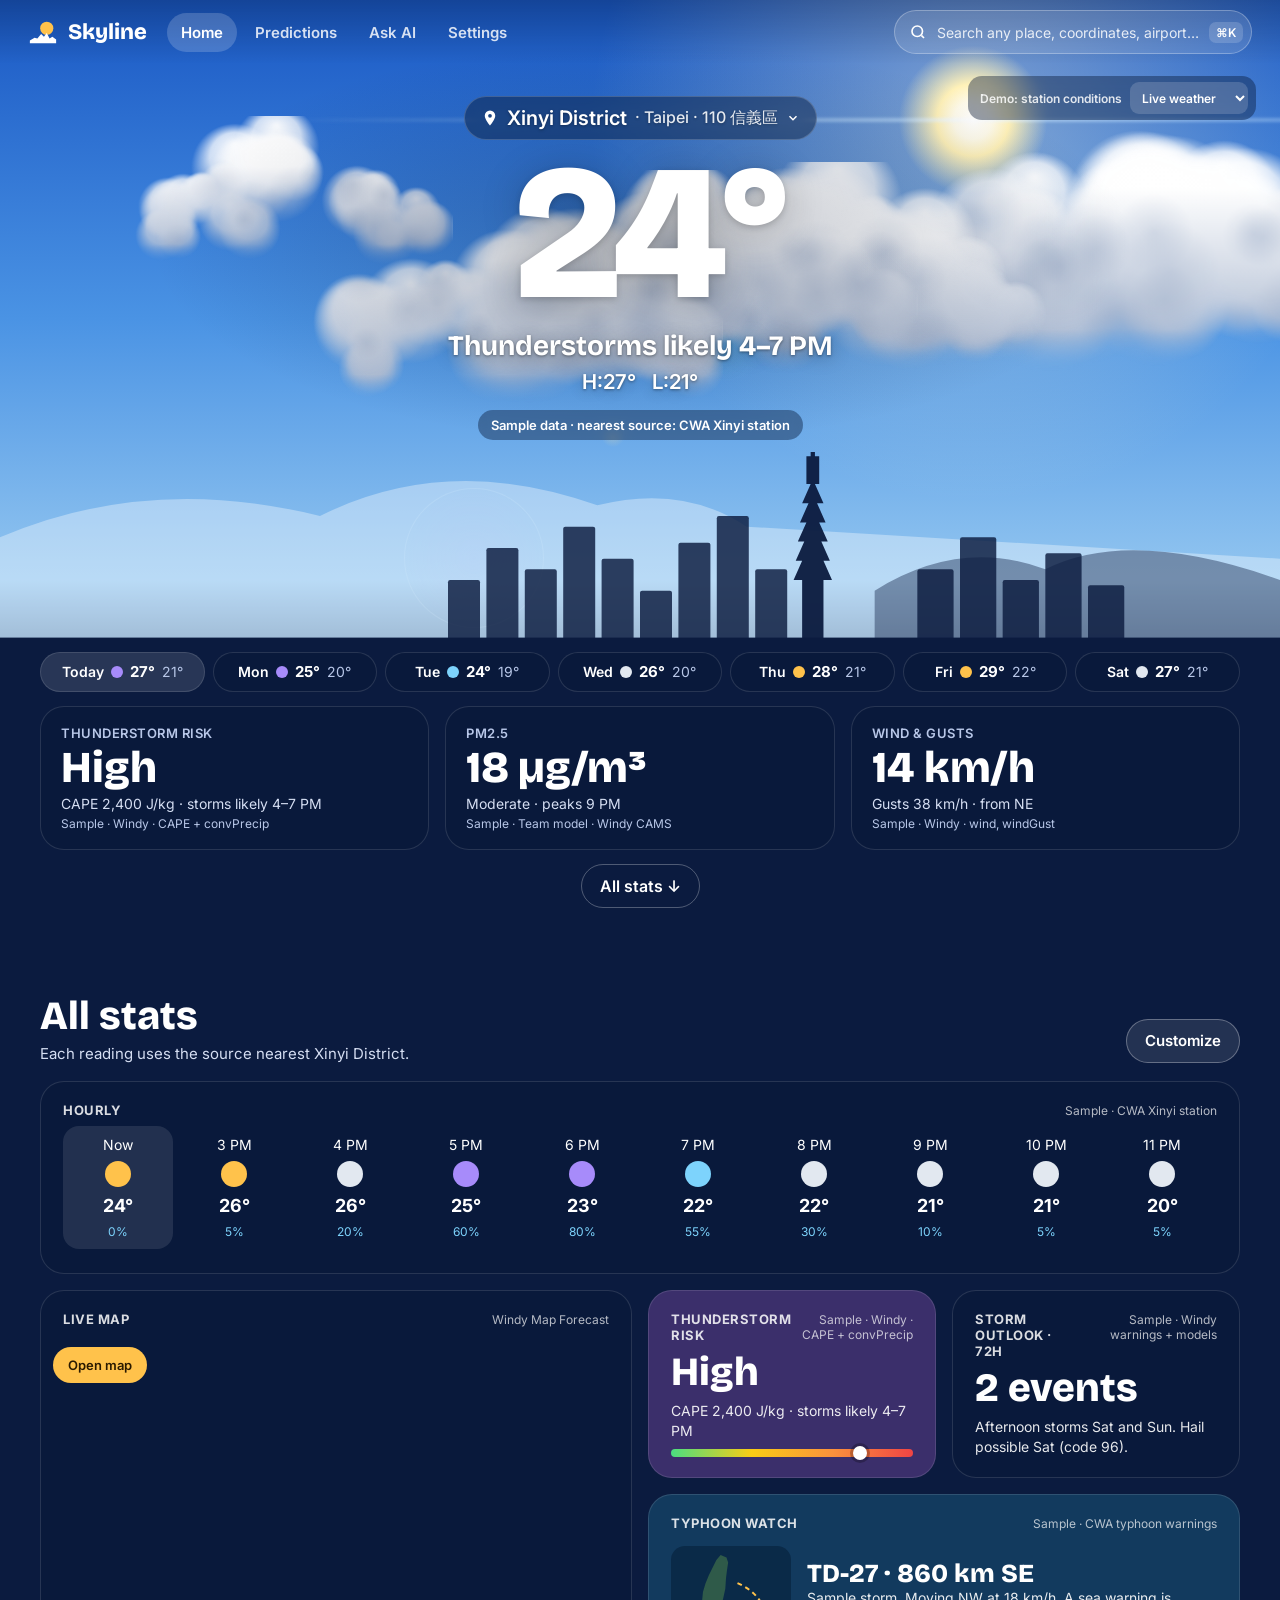
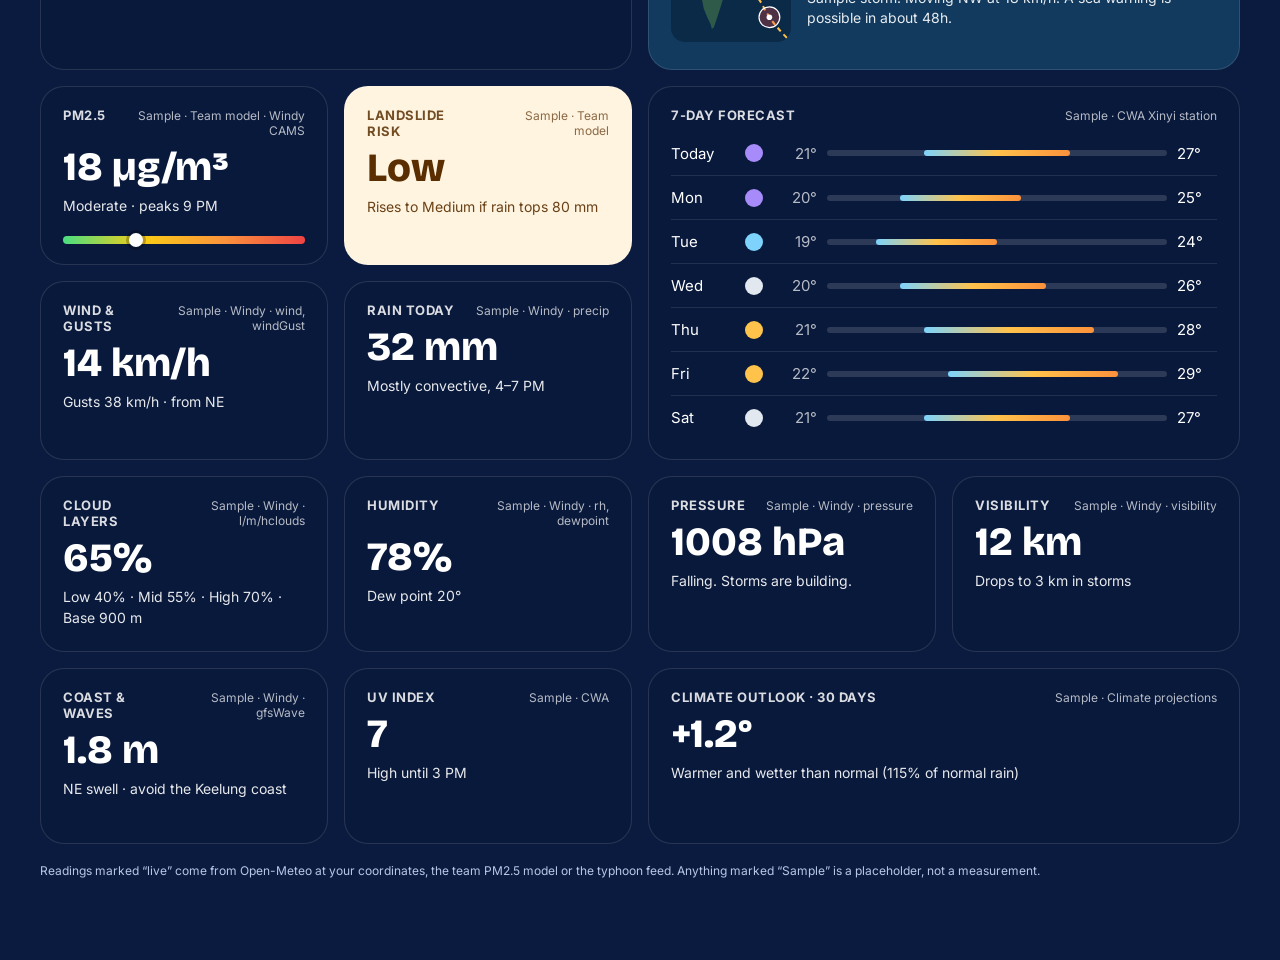
==== commit 93d3832e: "Auto-sync 2026-11-15 09:51:15 from MacBook-Air-4.local" ====
--- a/ui/mockup/index.html
+++ b/ui/mockup/index.html
@@ -1794,16 +1794,21 @@
     title: ty.name + ' · ' + fmtKm(km(L.lat, L.lon, c.ll[0], c.ll[1])) + ' ' + compass(bearing(L.lat, L.lon, c.ll[0], c.ll[1])) };
 }
 function tyTileHTML(tv) {
-  var X = function (ll) { return (40 + 0.42 * (205 + (ll[1] - 121.5654) * 69)).toFixed(1); }, Y = function (ll) { return (10 + 0.42 * (55 + (25.033 - ll[0]) * 137.5)).toFixed(1); };
-  var art = '';
+  var X = function (ll) { return 40 + 0.42 * (205 + (ll[1] - 121.5654) * 69); }, Y = function (ll) { return 10 + 0.42 * (55 + (25.033 - ll[0]) * 137.5); };
+  var art = '', fit = '';
   if (tv.state === 'active') {
-    var c = tv.ty.cur.ll;
-    art = '<polyline points="' + tv.ty.pts.map(function (p) { return X(p.ll) + ',' + Y(p.ll); }).join(' ') + '" fill="none" stroke="#FFC24B" stroke-width="5" stroke-dasharray="12 10"/>' +
-      '<circle cx="' + X(c) + '" cy="' + Y(c) + '" r="26" fill="#EF4444" fill-opacity="0.3" stroke="#fff" stroke-width="3"/><circle cx="' + X(c) + '" cy="' + Y(c) + '" r="7" fill="#fff"/>';
+    // Zoom out just enough to keep the island and the whole track in frame
+    var c = tv.ty.cur.ll, x0 = 40, x1 = 170, y0 = 10, y1 = 220;
+    tv.ty.pts.forEach(function (p) { x0 = Math.min(x0, X(p.ll)); x1 = Math.max(x1, X(p.ll)); y0 = Math.min(y0, Y(p.ll)); y1 = Math.max(y1, Y(p.ll)); });
+    x0 -= 30; x1 += 30; y0 -= 30; y1 += 30;
+    var k = Math.min(1, 300 / (x1 - x0), 240 / (y1 - y0)), u = function (v) { return (v / k).toFixed(1); };
+    fit = ' transform="translate(' + ((300 - (x1 - x0) * k) / 2 - x0 * k).toFixed(1) + ',' + ((240 - (y1 - y0) * k) / 2 - y0 * k).toFixed(1) + ') scale(' + k.toFixed(3) + ')"';
+    art = '<polyline points="' + tv.ty.pts.map(function (p) { return X(p.ll).toFixed(1) + ',' + Y(p.ll).toFixed(1); }).join(' ') + '" fill="none" stroke="#FFC24B" stroke-width="' + u(5) + '" stroke-dasharray="' + u(12) + ' ' + u(10) + '"/>' +
+      '<circle cx="' + X(c).toFixed(1) + '" cy="' + Y(c).toFixed(1) + '" r="' + u(26) + '" fill="#EF4444" fill-opacity="0.3" stroke="#fff" stroke-width="' + u(3) + '"/><circle cx="' + X(c).toFixed(1) + '" cy="' + Y(c).toFixed(1) + '" r="' + u(7) + '" fill="#fff"/>';
   }
   return '<div style="display:flex;gap:16px;align-items:center;flex:1">' +
     '<svg width="120" height="96" viewBox="0 0 300 240" aria-hidden="true" style="flex:none;border-radius:14px;background:#0A2A48">' +
-      '<g transform="translate(40,10) scale(0.42)"><path d="' + ISL + '" fill="#2F5A49"/></g>' + art + '</svg>' +
+      '<g' + fit + '><g transform="translate(40,10) scale(0.42)"><path d="' + ISL + '" fill="#2F5A49"/></g>' + art + '</g></svg>' +
     (tv.state === 'active'
       ? '<div><div class="val" style="font-size:26px">' + esc(tv.title) + '</div><p class="sub">' + esc(tv.sub) + '</p></div></div>'
       : '<div><div class="val" style="font-size:26px">No active typhoon</div><p class="sub">No tropical cyclone is being tracked near Taiwan right now.</p></div></div>');
